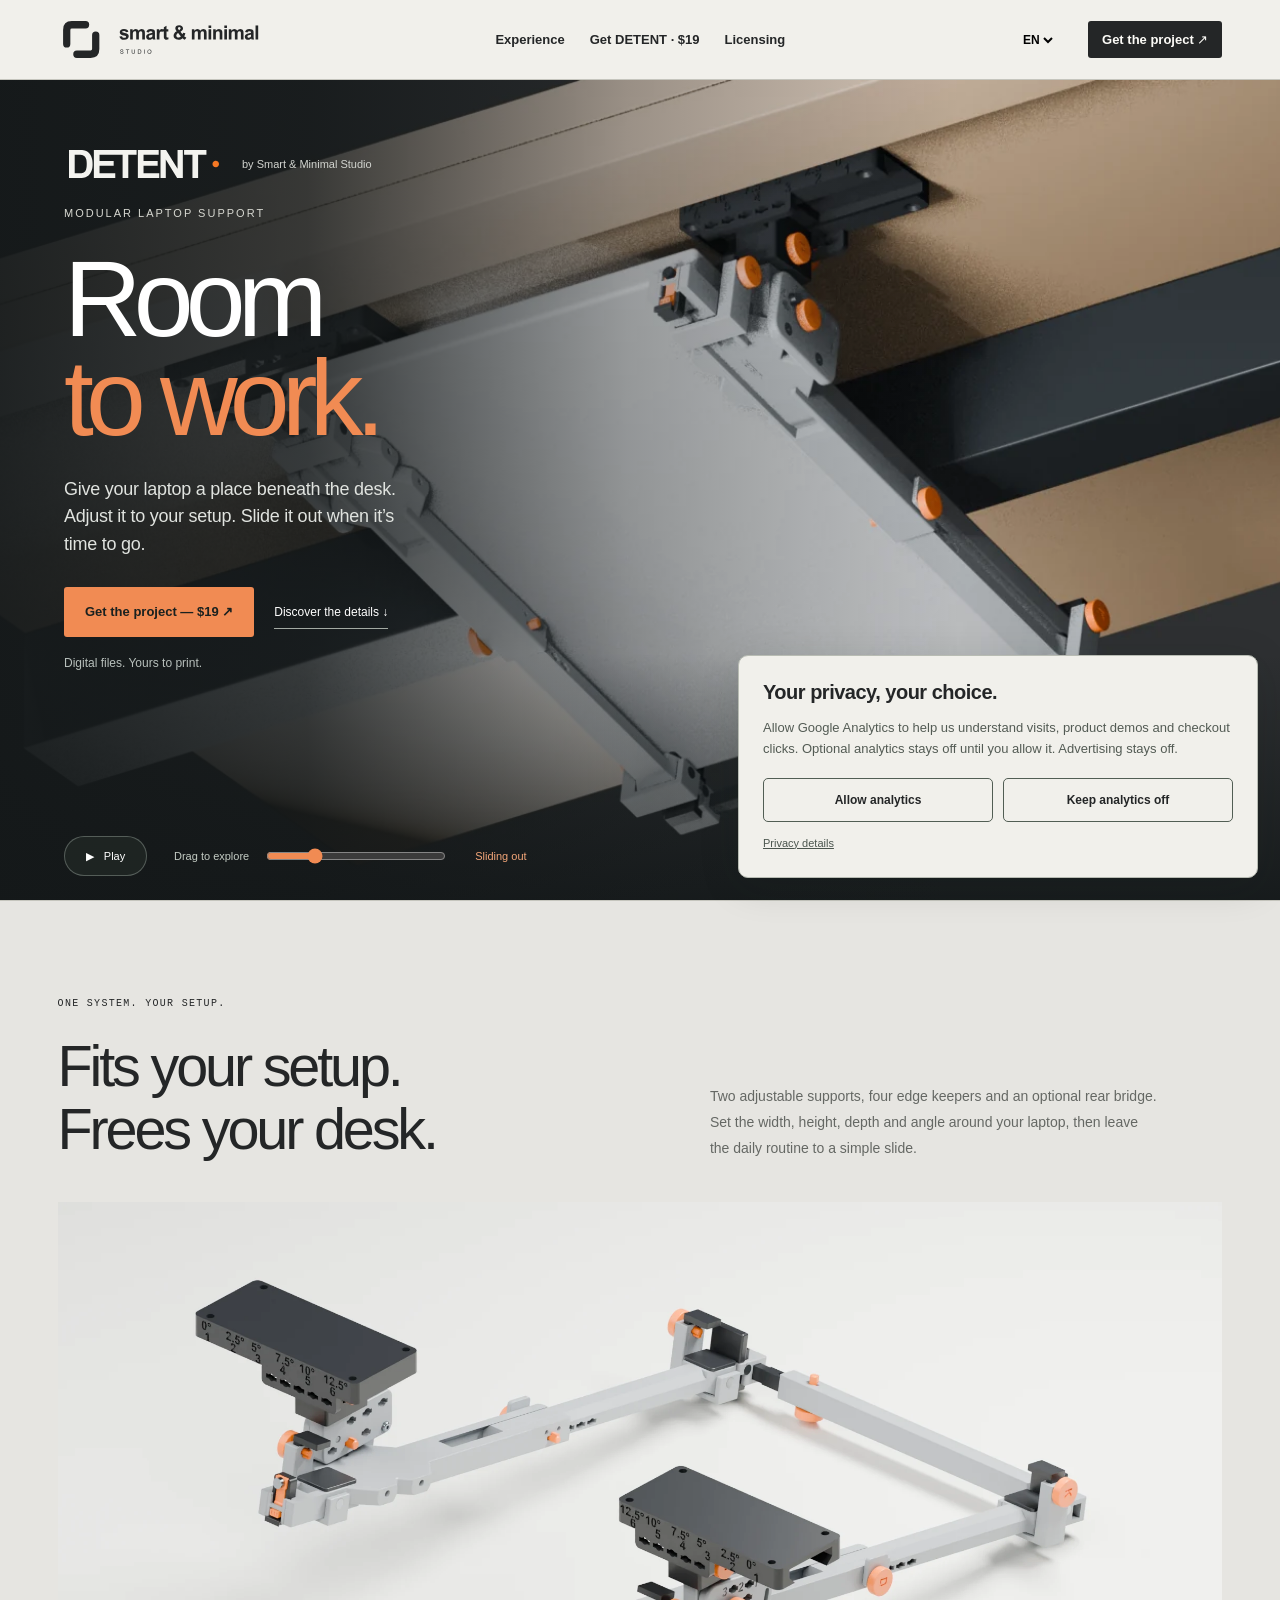
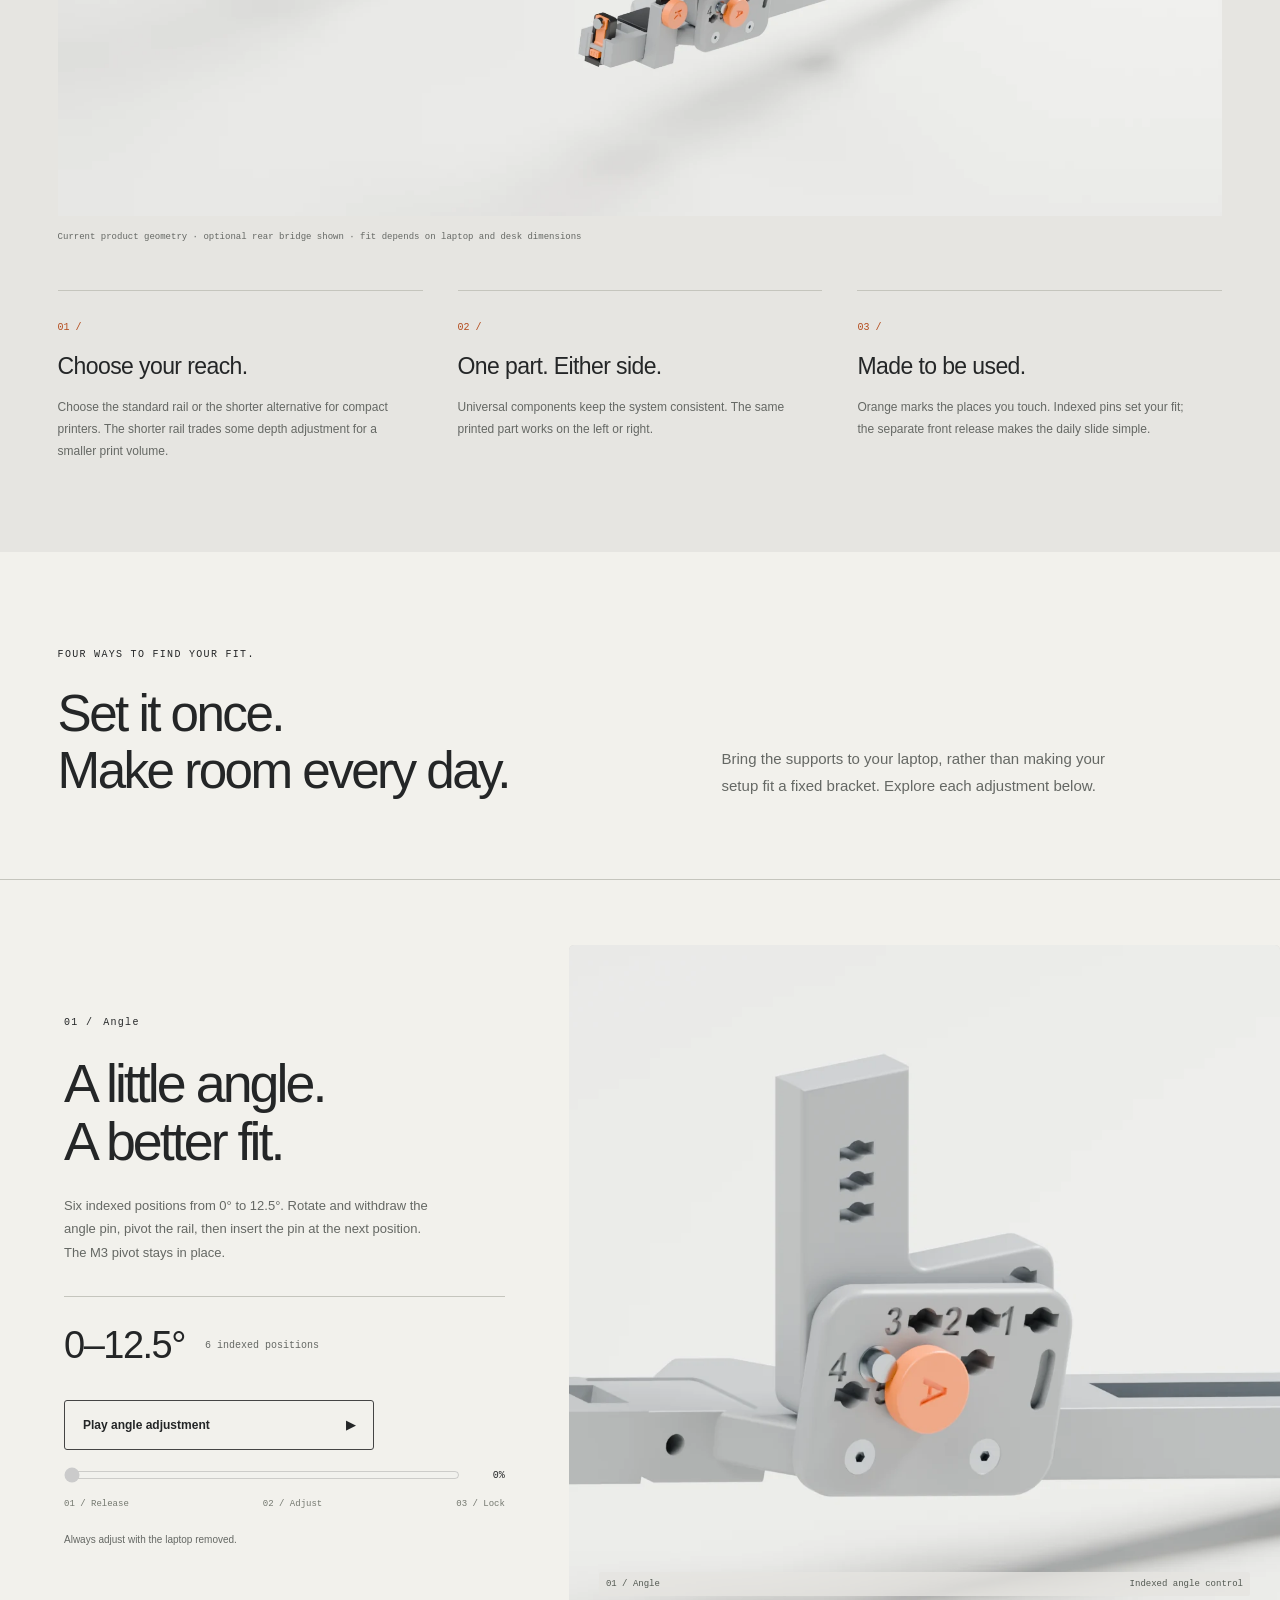
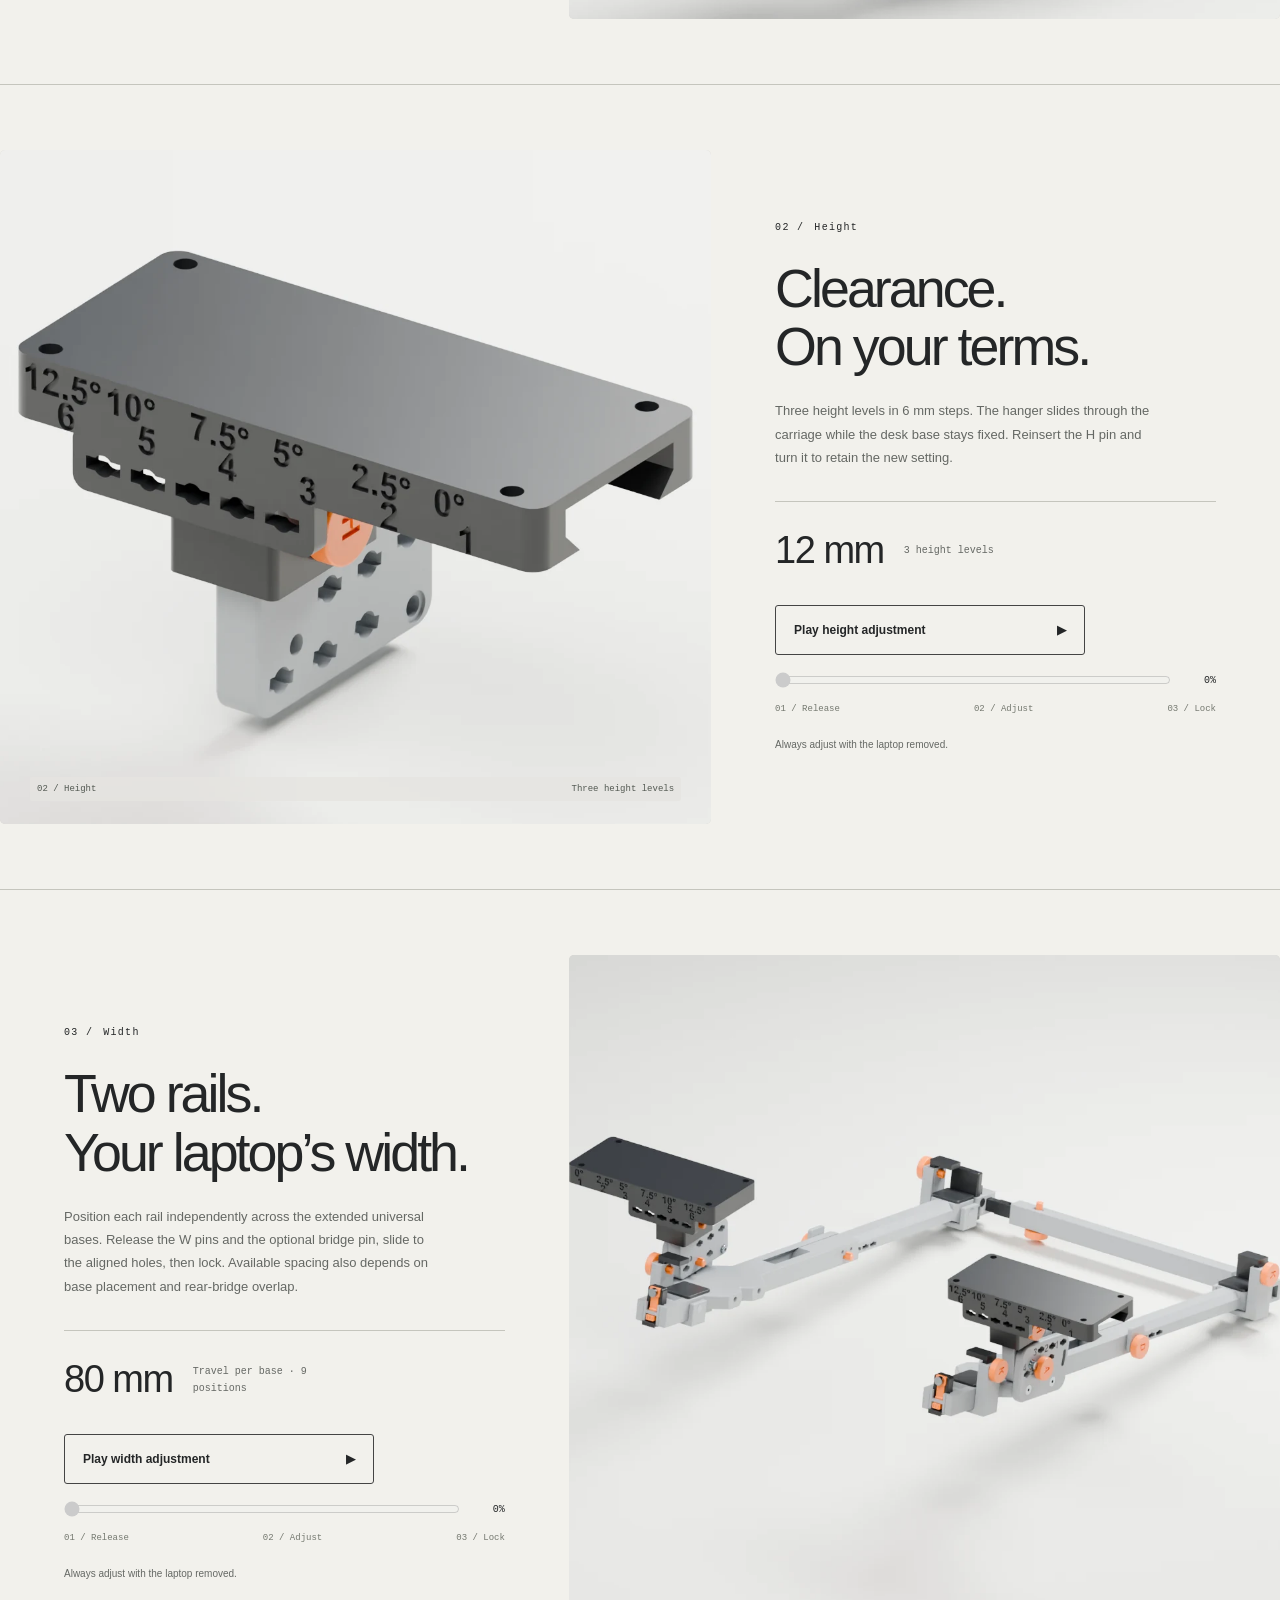
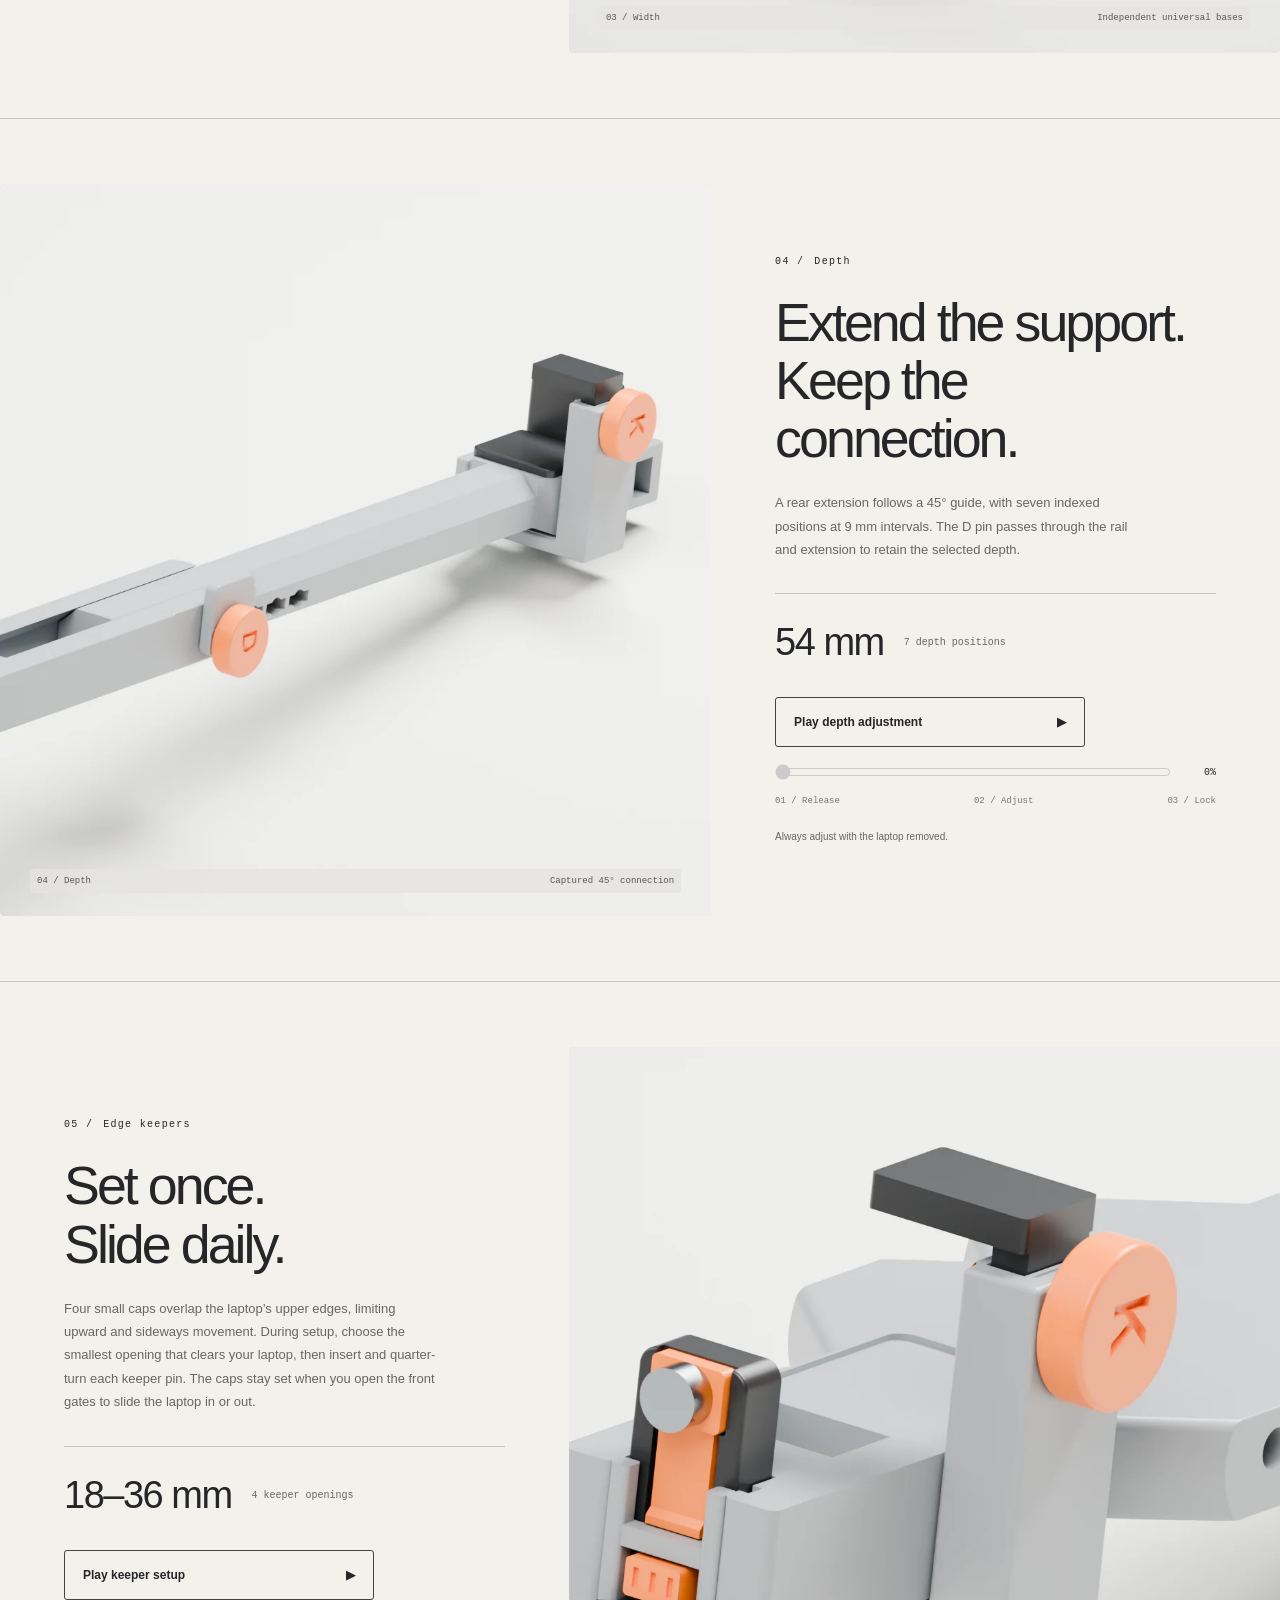
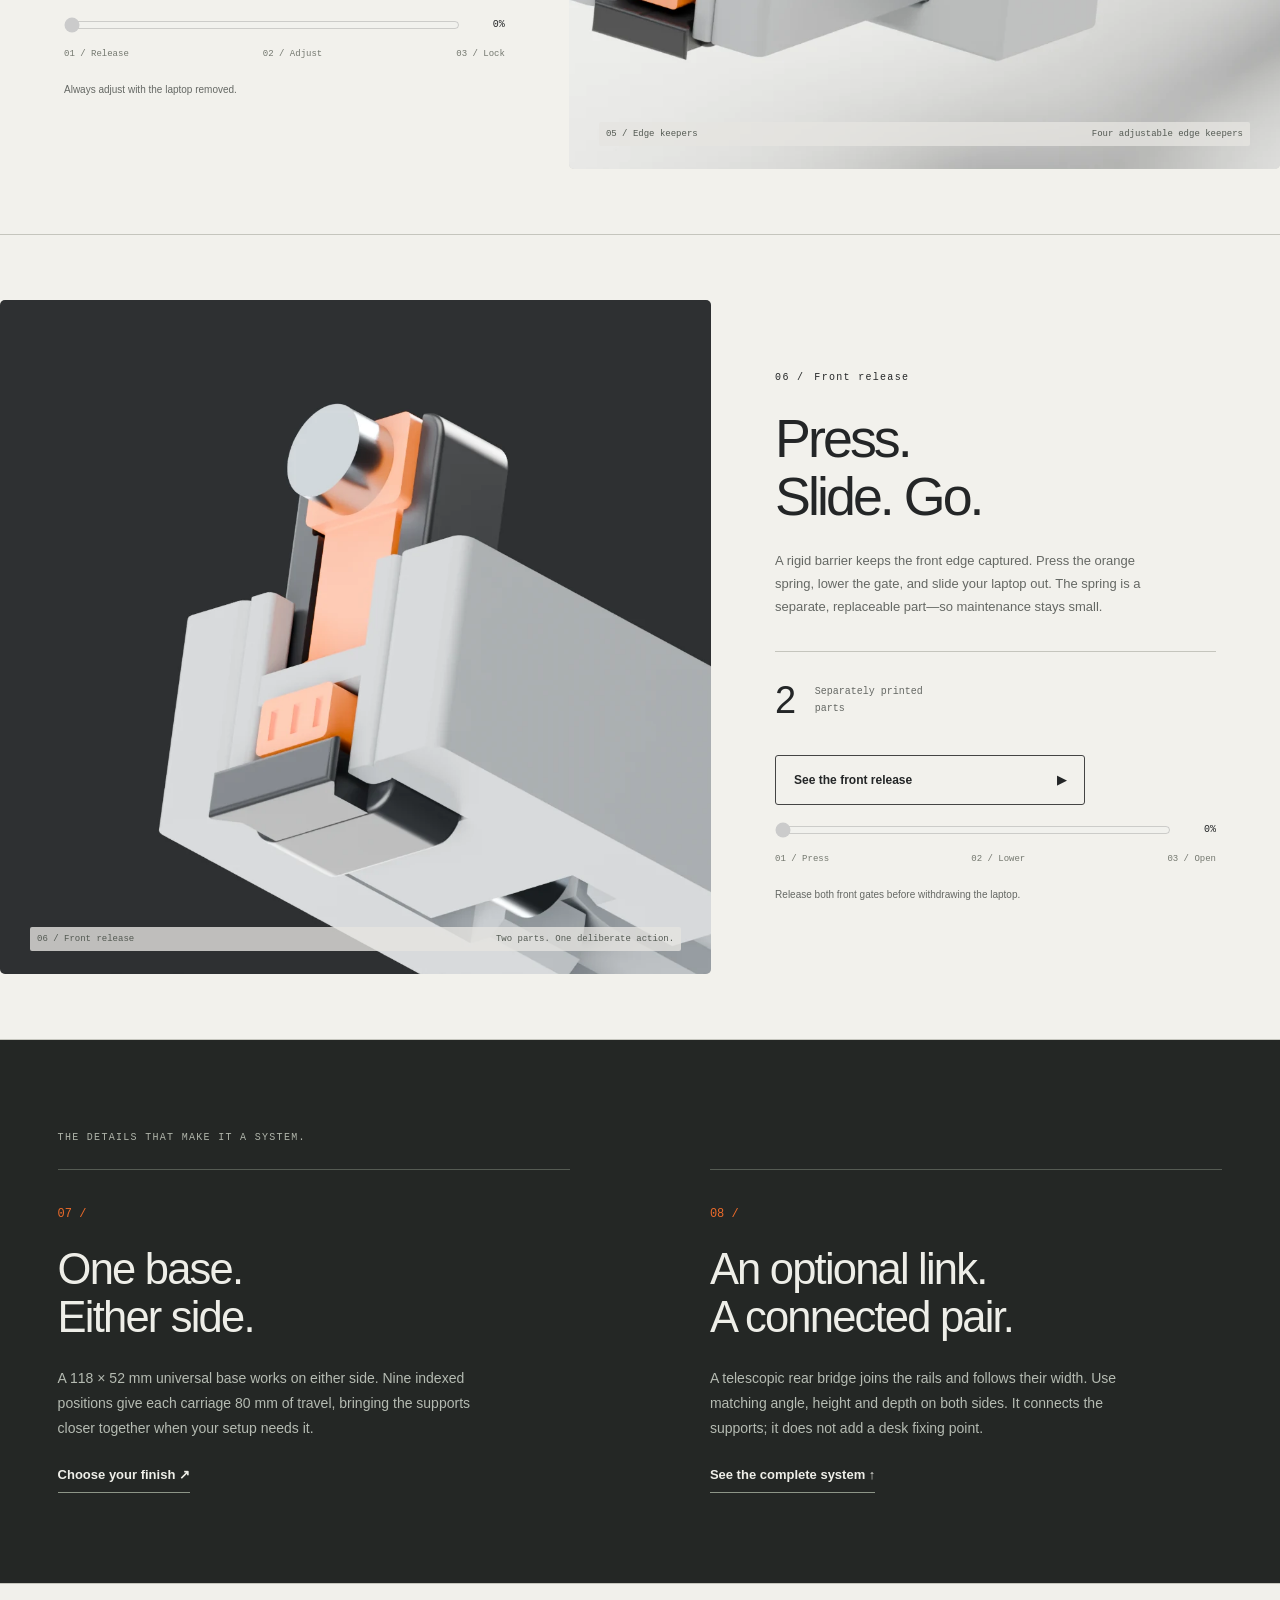
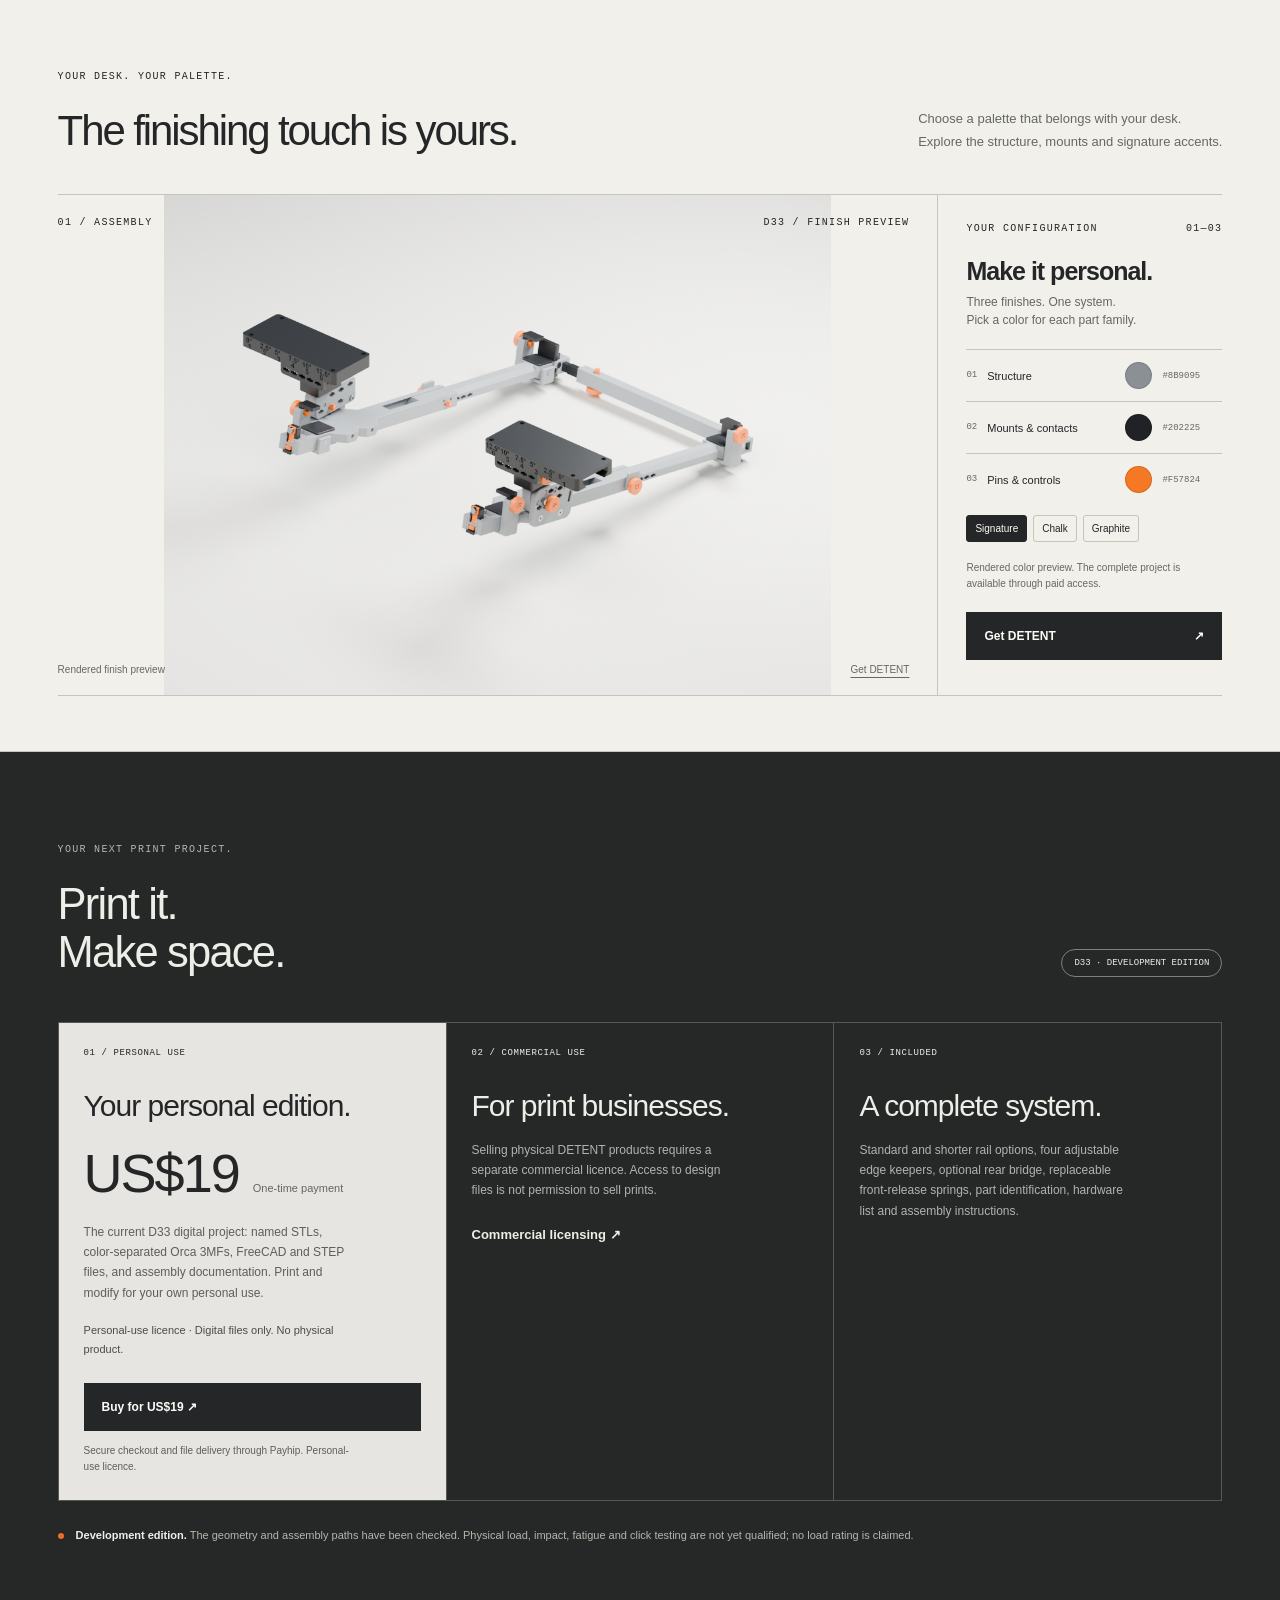
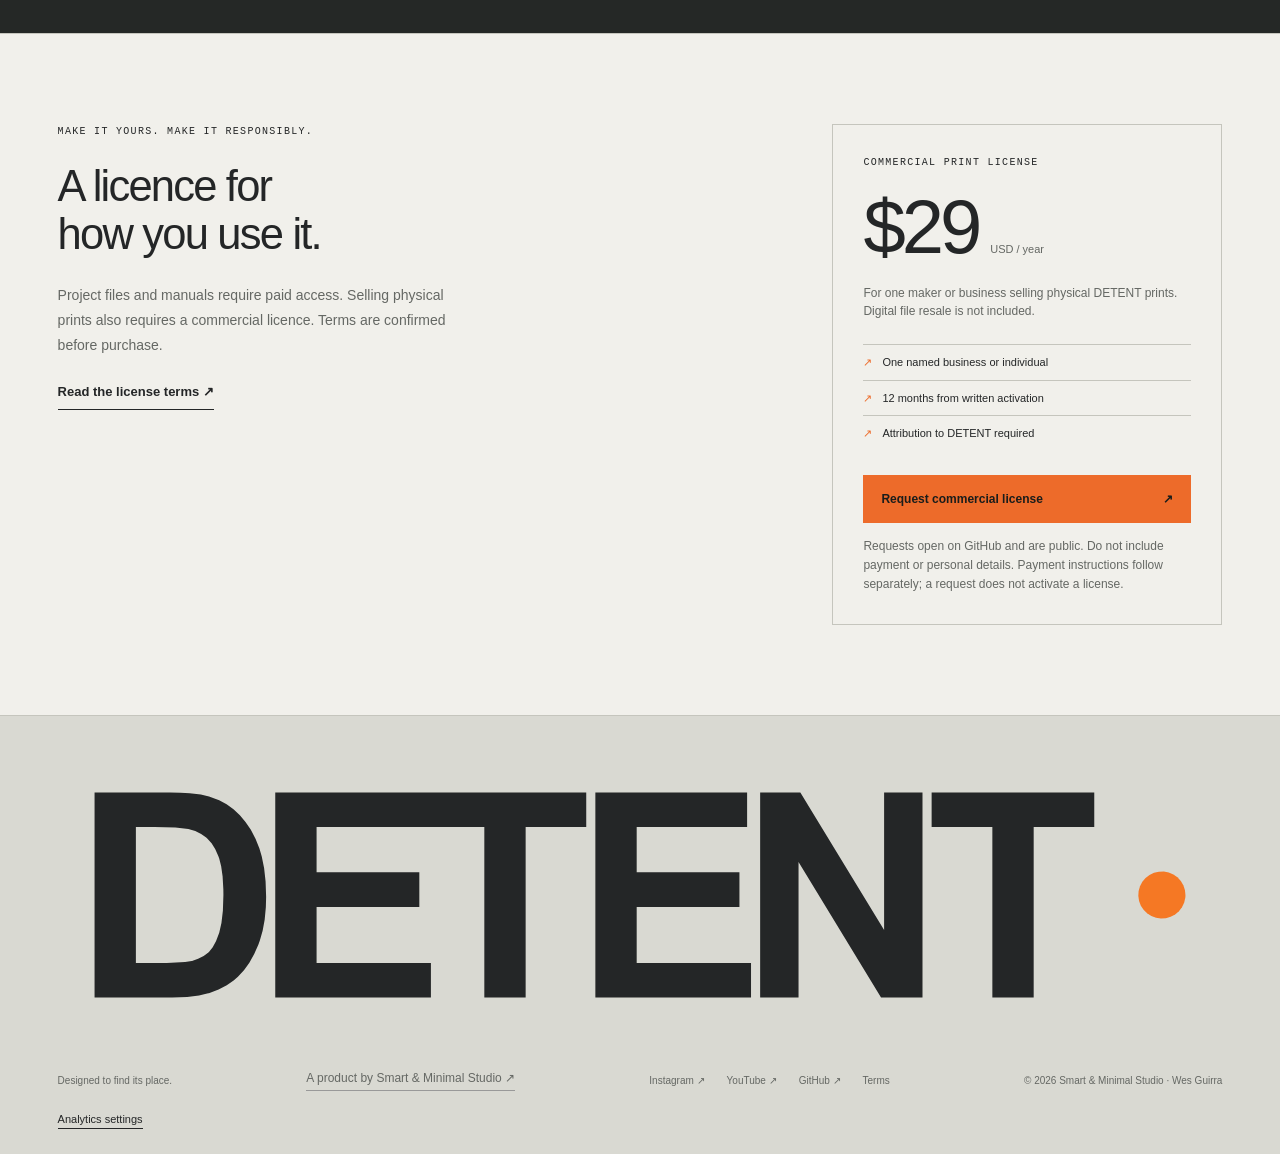
==== docs/products/detent/index.html @ 3dfeb777 "Link verified studio social channels" ====
<!doctype html>
<html lang="en"><head><meta charset="utf-8"><meta name="viewport" content="width=device-width,initial-scale=1"><title>DETENT — Room to work.</title><meta name="description" content="A modular, 3D-printable under-desk laptop support. D33 digital project files for US$19, one-time personal use. Explore the adjustments and choose your colors."><meta name="theme-color" content="#e6e5e1"><meta property="og:title" content="DETENT — Room to work."><meta property="og:description" content="Modular laptop support. Four adjustments. Your colors."><meta property="og:image" content="https://wesguirra.github.io/smart-minimal-studio/products/detent/assets/renders/hero.webp"><meta property="og:type" content="website"><meta property="og:url" content="https://wesguirra.github.io/smart-minimal-studio/products/detent/"><link rel="canonical" href="https://wesguirra.github.io/smart-minimal-studio/products/detent/"><link rel="icon" href="assets/icon.svg" type="image/svg+xml"><link rel="stylesheet" href="assets/site.css?v=d33"><script defer src="assets/store-config.js?v=checkout-brand1"></script><script defer src="assets/site.js?v=d33"></script><script defer src="assets/hero.js?v=d33"></script><link rel="stylesheet" href="../../assets/product-brand.css?v=interlock1"><script defer src="../../assets/measurement.js?v=analytics1" data-container="GTM-TQ9M5MBR" data-measurement="G-B96EMNW1M1"></script></head>
<body class="d33-product"><a class="skip" href="#main" data-i18n="skip">Skip to content</a>
<header class="header"><a class="brand studio-brand" href="../../" aria-label="Smart &amp; Minimal Studio home"><img src="../../assets/brand/wordmark.svg" alt="Smart &amp; Minimal Studio" width="204" height="50"></a><nav aria-label="Main navigation"><a href="#experience" data-i18n="navExplore">Experience</a><a href="#access" data-i18n="navFiles">Get DETENT · $19</a><a href="#license" data-i18n="navLicense">Licensing</a></nav><div class="header-right"><select id="language" aria-label="Language"><option value="en">EN</option><option value="pt">PT</option></select><a class="header-buy" href="#access" data-i18n="heroNavBuy">Get the project ↗</a></div></header>
<main id="main"><section class="campaign-hero" id="experience" aria-labelledby="hero-title">
<div class="hero-media" id="hero-media"><img id="hero-poster" src="assets/renders/hero.webp?v=d33" width="2200" height="1375" alt="DETENT mounted beneath an oak desk with a closed laptop, rendered from the current product CAD" fetchpriority="high"><canvas id="hero-canvas" width="1280" height="800" role="img" aria-label="Interactive demonstration of a laptop sliding out of the under-desk support" hidden></canvas></div>
<div class="hero-shade" aria-hidden="true"></div><div class="campaign-copy"><div class="product-signature"><img src="assets/brand/detent-light.svg" alt="DETENT•" width="160" height="38"><span>by Smart &amp; Minimal Studio</span></div><div class="eyebrow" data-i18n="heroEyebrow">MODULAR LAPTOP SUPPORT</div><h1 id="hero-title" data-i18n="heroProductTitle">Room<br><em>to work.</em></h1><p class="campaign-lead" data-i18n="heroProductText">Give your laptop a place beneath the desk. Adjust it to your setup. Slide it out when it’s time to go.</p><div class="campaign-actions"><a class="button orange" href="#access" data-i18n="heroBuy">Get the project — $19 ↗</a><a class="hero-secondary" href="#features" data-i18n="heroExplore">Discover the details ↓</a></div><p class="hero-digital" data-i18n="heroDigital">Digital files. Yours to print.</p></div>
<div class="hero-interaction"><button id="hero-play" type="button" aria-label="Play product demonstration"><span id="hero-play-icon" aria-hidden="true">▶</span><span id="hero-play-text">Play</span></button><div class="hero-scrub"><label for="hero-seek" data-i18n="heroScrub">Drag to explore</label><input id="hero-seek" type="range" min="0" max="100" step="0.1" value="0" aria-label="Explore the laptop release" disabled></div><output id="hero-state" aria-live="polite">Docked</output><span class="hero-context" data-i18n="heroContext">Under the desk. Ready when you are.</span></div></section>
<section class="system-overview section" id="system" aria-labelledby="system-title"><div class="system-heading"><div><div class="eyebrow" data-i18n="systemLabel">ONE SYSTEM. YOUR SETUP.</div><h2 id="system-title" data-i18n="systemTitle">Fits your setup.<br>Frees your desk.</h2></div><p data-i18n="systemText">Two adjustable supports, four edge keepers and an optional rear bridge. Set the width, height, depth and angle around your laptop, then leave the daily routine to a simple slide.</p></div><figure><img src="assets/renders/studio.webp?v=d33" width="2200" height="1160" alt="Complete D33 assembly in gray, black and orange, showing the extended universal bases and thin telescopic rear bridge" loading="lazy"><figcaption data-i18n="systemCaption">Current product geometry · optional rear bridge shown · fit depends on laptop and desk dimensions</figcaption></figure><div class="system-details"><article><span>01 /</span><h3 data-i18n="railTitle">Choose your reach.</h3><p data-i18n="railText">Choose the standard rail or the shorter alternative for compact printers. The shorter rail trades some depth adjustment for a smaller print volume.</p></article><article><span>02 /</span><h3 data-i18n="universalTitle">One part. Either side.</h3><p data-i18n="universalText">Universal components keep the system consistent. The same printed part works on the left or right.</p></article><article><span>03 /</span><h3 data-i18n="controlTitle">Made to be used.</h3><p data-i18n="controlText">Orange marks the places you touch. Indexed pins set your fit; the separate front release makes the daily slide simple.</p></article></div></section>
<section class="features-intro" id="features"><div class="eyebrow" data-i18n="featureIntroLabel">FOUR WAYS TO FIND YOUR FIT.</div><h2 data-i18n="featureIntroTitle">Set it once.<br>Make room every day.</h2><p data-i18n="featureIntroText">Bring the supports to your laptop, rather than making your setup fit a fixed bracket. Explore each adjustment below.</p></section>
<section class="feature-section" id="feature-angle" data-feature="angle"><div class="feature-visual" data-feature-visual="angle"><img src="assets/renders/angle.webp?v=d33" width="1400" height="1050" alt="DETENT angle adjustment detail from the CAD assembly" loading="lazy"><div class="feature-player-slot"></div><div class="feature-caption"><span>01 / <span data-i18n="angle">Angle</span></span><span data-i18n="angleCaption">Indexed angle control</span></div><span class="feature-loading" hidden data-i18n="preparingAnimation">Preparing animation…</span></div><div class="feature-copy"><div class="eyebrow">01 / <span data-i18n="angle">Angle</span></div><h2 data-i18n="angleFeatureTitle">A little angle.<br>A better fit.</h2><p data-i18n="angleFeatureText">Six indexed positions from 0° to 12.5°. Rotate and withdraw the angle pin, pivot the rail, then insert the pin at the next position. The M3 pivot stays in place.</p><div class="feature-metric"><strong>0–12.5°</strong><span data-i18n="angleMetric">6 indexed positions</span></div><div class="feature-transport"><button class="feature-play button" data-play-feature="angle"><span data-i18n="anglePlay">Play angle adjustment</span><span aria-hidden="true">▶</span></button><label class="sr-only" for="seek-angle">angle animation progress</label><input id="seek-angle" class="feature-seek" type="range" min="0" max="100" step=".1" value="0" disabled><output class="feature-progress">0%</output></div><div class="feature-phases"><span data-feature-phase="0" data-i18n="step1">01 / Release</span><span data-feature-phase="1" data-i18n="step2">02 / Adjust</span><span data-feature-phase="2" data-i18n="step3">03 / Lock</span></div><p class="feature-unloaded" data-i18n="unloaded">Always adjust with the laptop removed.</p></div></section>
<section class="feature-section" id="feature-height" data-feature="height"><div class="feature-visual" data-feature-visual="height"><img src="assets/renders/height.webp?v=d33" width="1400" height="1050" alt="DETENT height adjustment detail from the CAD assembly" loading="lazy"><div class="feature-player-slot"></div><div class="feature-caption"><span>02 / <span data-i18n="height">Height</span></span><span data-i18n="heightCaption">Three height levels</span></div><span class="feature-loading" hidden data-i18n="preparingAnimation">Preparing animation…</span></div><div class="feature-copy"><div class="eyebrow">02 / <span data-i18n="height">Height</span></div><h2 data-i18n="heightFeatureTitle">Clearance.<br>On your terms.</h2><p data-i18n="heightFeatureText">Three height levels in 6 mm steps. The hanger slides through the carriage while the desk base stays fixed. Reinsert the H pin and turn it to retain the new setting.</p><div class="feature-metric"><strong>12 mm</strong><span data-i18n="heightMetric">3 height levels</span></div><div class="feature-transport"><button class="feature-play button" data-play-feature="height"><span data-i18n="heightPlay">Play height adjustment</span><span aria-hidden="true">▶</span></button><label class="sr-only" for="seek-height">height animation progress</label><input id="seek-height" class="feature-seek" type="range" min="0" max="100" step=".1" value="0" disabled><output class="feature-progress">0%</output></div><div class="feature-phases"><span data-feature-phase="0" data-i18n="step1">01 / Release</span><span data-feature-phase="1" data-i18n="step2">02 / Adjust</span><span data-feature-phase="2" data-i18n="step3">03 / Lock</span></div><p class="feature-unloaded" data-i18n="unloaded">Always adjust with the laptop removed.</p></div></section>
<section class="feature-section" id="feature-width" data-feature="width"><div class="feature-visual" data-feature-visual="width"><img src="assets/renders/width.webp?v=d33" width="1400" height="1050" alt="DETENT width adjustment detail from the CAD assembly" loading="lazy"><div class="feature-player-slot"></div><div class="feature-caption"><span>03 / <span data-i18n="width">Width</span></span><span data-i18n="widthCaption">Independent universal bases</span></div><span class="feature-loading" hidden data-i18n="preparingAnimation">Preparing animation…</span></div><div class="feature-copy"><div class="eyebrow">03 / <span data-i18n="width">Width</span></div><h2 data-i18n="widthFeatureTitle">Two rails.<br>Your laptop’s width.</h2><p data-i18n="widthFeatureText">Position each rail independently across the extended universal bases. Release the W pins and the optional bridge pin, slide to the aligned holes, then lock. Available spacing also depends on base placement and rear-bridge overlap.</p><div class="feature-metric"><strong>80 mm</strong><span data-i18n="widthMetric">Travel per base · 9 positions</span></div><div class="feature-transport"><button class="feature-play button" data-play-feature="width"><span data-i18n="widthPlay">Play width adjustment</span><span aria-hidden="true">▶</span></button><label class="sr-only" for="seek-width">width animation progress</label><input id="seek-width" class="feature-seek" type="range" min="0" max="100" step=".1" value="0" disabled><output class="feature-progress">0%</output></div><div class="feature-phases"><span data-feature-phase="0" data-i18n="step1">01 / Release</span><span data-feature-phase="1" data-i18n="step2">02 / Adjust</span><span data-feature-phase="2" data-i18n="step3">03 / Lock</span></div><p class="feature-unloaded" data-i18n="unloaded">Always adjust with the laptop removed.</p></div></section>
<section class="feature-section" id="feature-depth" data-feature="depth"><div class="feature-visual" data-feature-visual="depth"><img src="assets/renders/depth.webp?v=d33" width="1400" height="1050" alt="DETENT depth adjustment detail from the CAD assembly" loading="lazy"><div class="feature-player-slot"></div><div class="feature-caption"><span>04 / <span data-i18n="depth">Depth</span></span><span data-i18n="depthCaption">Captured 45° connection</span></div><span class="feature-loading" hidden data-i18n="preparingAnimation">Preparing animation…</span></div><div class="feature-copy"><div class="eyebrow">04 / <span data-i18n="depth">Depth</span></div><h2 data-i18n="depthFeatureTitle">Extend the support.<br>Keep the connection.</h2><p data-i18n="depthFeatureText">A rear extension follows a 45° guide, with seven indexed positions at 9 mm intervals. The D pin passes through the rail and extension to retain the selected depth.</p><div class="feature-metric"><strong>54 mm</strong><span data-i18n="depthMetric">7 depth positions</span></div><div class="feature-transport"><button class="feature-play button" data-play-feature="depth"><span data-i18n="depthPlay">Play depth adjustment</span><span aria-hidden="true">▶</span></button><label class="sr-only" for="seek-depth">depth animation progress</label><input id="seek-depth" class="feature-seek" type="range" min="0" max="100" step=".1" value="0" disabled><output class="feature-progress">0%</output></div><div class="feature-phases"><span data-feature-phase="0" data-i18n="step1">01 / Release</span><span data-feature-phase="1" data-i18n="step2">02 / Adjust</span><span data-feature-phase="2" data-i18n="step3">03 / Lock</span></div><p class="feature-unloaded" data-i18n="unloaded">Always adjust with the laptop removed.</p></div></section>
<section class="feature-section" id="feature-keeper" data-feature="keeper"><div class="feature-visual" data-feature-visual="keeper"><img src="assets/renders/keeper.webp?v=d33" width="1400" height="1050" alt="D33 upper-edge keeper with a wrap-under saddle, adjustable cap and orange quarter-turn pin" loading="lazy"><div class="feature-player-slot"></div><div class="feature-caption"><span>05 / <span data-i18n="keeper">Edge keepers</span></span><span data-i18n="keeperCaption">Four adjustable edge keepers</span></div><span class="feature-loading" hidden data-i18n="preparingAnimation">Preparing animation…</span></div><div class="feature-copy"><div class="eyebrow">05 / <span data-i18n="keeper">Edge keepers</span></div><h2 data-i18n="keeperTitle">Set once.<br>Slide daily.</h2><p data-i18n="keeperText">Four small caps overlap the laptop’s upper edges, limiting upward and sideways movement. During setup, choose the smallest opening that clears your laptop, then insert and quarter-turn each keeper pin. The caps stay set when you open the front gates to slide the laptop in or out.</p><div class="feature-metric"><strong>18–36 mm</strong><span data-i18n="keeperMetric">4 keeper openings</span></div><div class="feature-transport"><button class="feature-play button" data-play-feature="keeper"><span data-i18n="keeperPlay">Play keeper setup</span><span aria-hidden="true">▶</span></button><label class="sr-only" for="seek-keeper">Keeper setup animation progress</label><input id="seek-keeper" class="feature-seek" type="range" min="0" max="100" step=".1" value="0" disabled><output class="feature-progress">0%</output></div><div class="feature-phases"><span data-feature-phase="0" data-i18n="step1">01 / Release</span><span data-feature-phase="1" data-i18n="step2">02 / Adjust</span><span data-feature-phase="2" data-i18n="step3">03 / Lock</span></div><p class="feature-unloaded" data-i18n="unloaded">Always adjust with the laptop removed.</p></div></section>
<section class="feature-section latch-story" id="feature-latch" data-feature="latch"><div class="feature-visual" data-feature-visual="latch"><img src="assets/renders/latch.webp?v=d33" width="1400" height="1050" alt="Two-piece front latch: rigid black barrier and replaceable orange release spring" loading="lazy"><div class="feature-player-slot"></div><div class="feature-caption"><span>06 / <span data-i18n="latch">Front release</span></span><span data-i18n="latchCaption">Two parts. One deliberate action.</span></div><span class="feature-loading" hidden data-i18n="preparingAnimation">Preparing animation…</span></div><div class="feature-copy"><div class="eyebrow">06 / <span data-i18n="latch">Front release</span></div><h2 data-i18n="latchTitle">Press.<br>Slide. Go.</h2><p data-i18n="latchText">A rigid barrier keeps the front edge captured. Press the orange spring, lower the gate, and slide your laptop out. The spring is a separate, replaceable part—so maintenance stays small.</p><div class="feature-metric"><strong>2</strong><span data-i18n="latchMetric">Separately printed parts</span></div><div class="feature-transport"><button class="feature-play button" data-play-feature="latch"><span data-i18n="latchPlay">See the front release</span><span aria-hidden="true">▶</span></button><label class="sr-only" for="seek-latch">Front release animation progress</label><input id="seek-latch" class="feature-seek" type="range" min="0" max="100" step=".1" value="0" disabled><output class="feature-progress">0%</output></div><div class="feature-phases"><span data-feature-phase="0" data-i18n="latchStep1">01 / Press</span><span data-feature-phase="1" data-i18n="latchStep2">02 / Lower</span><span data-feature-phase="2" data-i18n="latchStep3">03 / Open</span></div><p class="feature-unloaded" data-i18n="latchDaily">Release both front gates before withdrawing the laptop.</p></div></section><section class="connection-section section"><div class="eyebrow" data-i18n="connectionEyebrow">THE DETAILS THAT MAKE IT A SYSTEM.</div><div class="connection-grid"><article><span class="connection-number">07 /</span><h2 data-i18n="baseFeatureTitle">One base.<br>Either side.</h2><p data-i18n="baseFeatureText">A 118 × 52 mm universal base works on either side. Nine indexed positions give each carriage 80 mm of travel, bringing the supports closer together when your setup needs it.</p><a class="text-link" href="configurator.html" data-i18n="inspectAssembly">Choose your finish ↗</a></article><article><span class="connection-number">08 /</span><h2 data-i18n="linkFeatureTitle">An optional link.<br>A connected pair.</h2><p data-i18n="linkFeatureText">A telescopic rear bridge joins the rails and follows their width. Use matching angle, height and depth on both sides. It connects the supports; it does not add a desk fixing point.</p><a class="text-link" href="#system" data-i18n="tryRearLink">See the complete system ↑</a></article></div></section>
<section class="personalize-section hero" id="personalize"><div class="personalize-heading"><div><div class="eyebrow" data-i18n="finishEyebrow">YOUR DESK. YOUR PALETTE.</div><h2 data-i18n="finishTitle">The finishing touch is yours.</h2></div><p data-i18n="finishText">Choose a palette that belongs with your desk.<br>Explore the structure, mounts and signature accents.</p></div><!--CONFIGURATOR_START--><div class="product-lab" id="configuration-stage"><div class="stage"><div class="stage-top"><span class="micro" id="view-label" data-i18n="assemblyLabel">01 / ASSEMBLY</span><span class="micro" data-i18n="actualCad">D33 / FINISH PREVIEW</span></div><canvas id="color-preview" width="1100" height="825" role="img" aria-label="DETENT finish preview"></canvas><div class="loading" id="loading" role="status" data-i18n="loading">Preparing your DETENT…</div><div class="stage-bottom"><span data-i18n="drag">Rendered finish preview</span><a href="#access" data-i18n="getFiles">Get DETENT ↗</a></div></div>
<aside class="configuration" aria-label="Product configuration"><div class="panel-heading"><span class="micro" data-i18n="configure">YOUR CONFIGURATION</span><span class="micro">01—03</span></div><h2 data-i18n="colorTitle">Make it personal.</h2><p class="muted" data-i18n="colorText">Three finishes. One system.<br>Pick a color for each part family.</p><div class="color-row"><label for="color-gray"><span class="number">01</span><span data-i18n="structure">Structure</span></label><input id="color-gray" type="color" value="#8b9095" aria-label="Structure color"><output id="hex-gray">#8B9095</output></div><div class="color-row"><label for="color-black"><span class="number">02</span><span data-i18n="mounts">Mounts & contacts</span></label><input id="color-black" type="color" value="#202225" aria-label="Mounts and contacts color"><output id="hex-black">#202225</output></div><div class="color-row"><label for="color-orange"><span class="number">03</span><span data-i18n="controls">Pins & controls</span></label><input id="color-orange" type="color" value="#f57824" aria-label="Pins and controls color"><output id="hex-orange">#F57824</output></div><div class="presets" role="group" aria-label="Color presets"><button data-preset="signature" class="chosen" aria-pressed="true">Signature</button><button data-preset="chalk" aria-pressed="false">Chalk</button><button data-preset="graphite" aria-pressed="false">Graphite</button></div><p class="fine" data-i18n="colorNote">Rendered color preview. The complete project is available through paid access.</p><a class="button dark" href="#access"><span data-i18n="getFiles">Get DETENT</span><span>↗</span></a></aside></div>
<!--CONFIGURATOR_END--></section>
<section class="downloads section" id="access"><div class="section-top"><div><div class="eyebrow" data-i18n="filesEyebrow">YOUR NEXT PRINT PROJECT.</div><h2 data-i18n="filesTitle">Print it.<br>Make space.</h2></div><span class="pill" data-i18n="prototype">D33 · DEVELOPMENT EDITION</span></div><div class="download-grid"><article class="download featured"><div class="download-top">01 / PERSONAL USE</div><h3 data-i18n="fullScale">Your personal edition.</h3><div class="personal-price" aria-label="19 US dollars"><strong>US$19</strong><span data-i18n="oneTime">One-time payment</span></div><p data-i18n="fullText">The current D33 digital project: named STLs, color-separated Orca 3MFs, FreeCAD and STEP files, and assembly documentation. Print and modify for your own personal use.</p><p class="digital-note" data-i18n="digitalOnly">Personal-use licence · Digital files only. No physical product.</p><a id="personal-buy" class="button dark" href="https://payhip.com/buy?link=pT3IL" rel="noopener" data-i18n="buyPersonal">Buy for US$19 ↗</a><p id="purchase-status" class="purchase-status" role="status" data-i18n="purchaseReady">Secure checkout and file delivery through Payhip. Personal-use licence.</p></article><article class="download"><div class="download-top">02 / COMMERCIAL USE</div><h3 data-i18n="halfScale">For print businesses.</h3><p data-i18n="halfText">Selling physical DETENT products requires a separate commercial licence. Access to design files is not permission to sell prints.</p><a class="text-link" href="#license" data-i18n="commercialDetails">Commercial licensing ↗</a></article><article class="download"><div class="download-top">03 / INCLUDED</div><h3 data-i18n="sourceTitle">A complete system.</h3><p data-i18n="sourceText">Standard and shorter rail options, four adjustable edge keepers, optional rear bridge, replaceable front-release springs, part identification, hardware list and assembly instructions.</p></article></div><div class="prototype-note"><span class="signal"></span><p data-i18n="prototypeNote"><strong>Development edition.</strong> The geometry and assembly paths have been checked. Physical load, impact, fatigue and click testing are not yet qualified; no load rating is claimed.</p></div></section><section class="licensing section" id="license"><div class="license-intro"><div class="eyebrow" data-i18n="licenseEyebrow">MAKE IT YOURS. MAKE IT RESPONSIBLY.</div><h2 data-i18n="licenseTitle">A licence for<br>how you use it.</h2><p data-i18n="licenseText">Project files and manuals require paid access. Selling physical prints also requires a commercial licence. Terms are confirmed before purchase.</p><a class="text-link" href="terms.html" data-i18n="termsLink">Read the license terms ↗</a></div><div class="license-offer"><div class="micro" data-i18n="commercial">COMMERCIAL PRINT LICENSE</div><div class="price">$29<span data-i18n="perYear">USD / year</span></div><p data-i18n="offerText">For one maker or business selling physical DETENT prints. Digital file resale is not included.</p><ul><li data-i18n="offer1">One named business or individual</li><li data-i18n="offer2">12 months from written activation</li><li data-i18n="offer3">Attribution to DETENT required</li></ul><a id="commercial-cta" class="button orange" href="https://github.com/wesguirra/detent/issues/new?template=commercial-license.yml"><span data-i18n="requestLicense">Request commercial license</span><span>↗</span></a><p class="fine" data-i18n="checkoutNote">Requests open on GitHub and are public. Do not include payment or personal details. Payment instructions follow separately; a request does not activate a license.</p></div></section>
</main><footer><div class="footer-brand"><img src="assets/brand/detent.svg" alt="DETENT•" width="1195" height="304"></div><div class="footer-bottom"><p data-i18n="footer">Designed to find its place.</p><a class="studio-endorsement" href="../../">A product by Smart &amp; Minimal Studio ↗</a><div><a href="https://www.instagram.com/smartminimalstudio.design/" target="_blank" rel="noopener">Instagram ↗</a><a href="https://www.youtube.com/@smartminimalstudio" target="_blank" rel="noopener">YouTube ↗</a><a href="https://github.com/wesguirra/detent">GitHub ↗</a><a href="terms.html" data-i18n="terms">Terms</a></div><span>© 2026 Smart &amp; Minimal Studio · Wes Guirra</span></div></footer></body></html>
---- docs/products/detent/assets/site.css ----
:root{--paper:#e6e5e1;--ink:#242627;--muted:#656864;--line:#c5c5bd;--orange:#ed6b2a;--white:#f8f7f2}*{box-sizing:border-box}html{scroll-behavior:smooth;scroll-padding-top:86px}body{margin:0;background:var(--paper);color:var(--ink);font:16px/1.5 -apple-system,BlinkMacSystemFont,'Segoe UI',Helvetica,Arial,sans-serif}a{color:inherit;text-decoration:none}button,input,select{font:inherit}button,a,select,input{ -webkit-tap-highlight-color:transparent}button,select{cursor:pointer}button:focus-visible,a:focus-visible,input:focus-visible,summary:focus-visible,select:focus-visible{outline:3px solid var(--orange);outline-offset:5px}button{color:inherit}.header{height:86px;display:flex;align-items:center;justify-content:space-between;padding:0 4.5vw;border-bottom:1px solid var(--line);gap:30px}.brand{font-weight:850;letter-spacing:-1px;font-size:27px;display:flex;align-items:center;gap:10px}.brand svg{width:30px;height:30px}.header nav,.header-right{display:flex;gap:32px;align-items:center;font-size:13px;font-weight:550}.header nav a:hover,.text-link:hover{color:#a3451c}.header select{border:0;background:transparent;font-size:12px}.repo{border-bottom:1px solid var(--ink);padding:3px 0}main{overflow:hidden}.hero{padding:44px 4.5vw 0}.eyebrow,.micro{font:10px/1.5 ui-monospace,SFMono-Regular,Consolas,monospace;letter-spacing:1.3px}.eyebrow{display:flex;align-items:center;gap:10px;margin-bottom:24px}.signal{display:inline-block;width:6px;height:6px;background:var(--orange);border-radius:50%;flex-shrink:0}.hero-copy{display:flex;align-items:flex-end;justify-content:space-between;gap:40px;margin-bottom:24px}h1,h2,h3,p{margin:0}h1{font-size:clamp(64px,7vw,108px);letter-spacing:-.065em;line-height:.94;font-weight:550}h1 em{font-style:normal;color:var(--orange)}.hero-description{width:32%;padding-bottom:5px}.hero-description p{font-size:18px;line-height:1.55;letter-spacing:-.3px}.text-link{display:inline-flex;gap:38px;align-items:center;margin-top:24px;font-size:13px;font-weight:600;border-bottom:1px solid var(--ink);padding-bottom:7px}.product-lab{display:grid;grid-template-columns:minmax(0,1fr) 285px;min-height:500px;border-top:1px solid var(--line);border-bottom:1px solid var(--line);scroll-margin-top:20px}.stage{position:relative;height:500px;min-width:0;isolation:isolate}.stage iframe{width:100%;height:100%;border:0;display:block;background:var(--paper)}.stage-top,.stage-bottom{position:absolute;left:0;right:28px;display:flex;justify-content:space-between;pointer-events:none;z-index:2}.stage-top{top:20px}.stage-bottom{bottom:18px;font-size:10px;color:var(--muted)}.stage-bottom a{pointer-events:auto;text-decoration:underline;text-underline-offset:4px}.loading,.no3d{position:absolute;inset:0;display:grid;place-content:center;background:var(--paper);text-align:center;color:var(--muted);padding:35px}.loading{font-size:13px}.no3d p{max-width:400px}.no3d a{text-decoration:underline;margin-top:20px}[hidden]{display:none!important}.configuration{padding:26px 0 24px 28px;border-left:1px solid var(--line)}.panel-heading{display:flex;justify-content:space-between;margin-bottom:22px}.configuration h2{font-size:25px;letter-spacing:-1px;font-weight:550}.muted{font-size:12px;color:var(--muted);margin:8px 0 20px}.color-row{display:grid;grid-template-columns:1fr 28px 60px;gap:9px;align-items:center;border-top:1px solid var(--line);padding:12px 0;font-size:11px}.color-row label{display:flex;gap:10px;align-items:center}.number{color:var(--muted);font-size:9px;font-family:monospace}.color-row input{border:0;background:none;width:27px;height:27px;padding:0;cursor:pointer}.color-row input::-webkit-color-swatch-wrapper{padding:0}.color-row input::-webkit-color-swatch{border:1px solid #0002;border-radius:50%}.color-row output{font:9px monospace;color:var(--muted)}.presets{display:flex;gap:6px;margin:10px 0 18px}.presets button{border:1px solid var(--line);border-radius:3px;background:none;padding:5px 8px;font-size:10px}.presets button.chosen{background:var(--ink);color:var(--white);border-color:var(--ink)}.bridge-choice{display:flex;gap:8px;align-items:center;font-size:11px}.bridge-choice input{accent-color:var(--orange)}.fine{font-size:10px;color:var(--muted);line-height:1.6;margin-top:14px}.button{display:flex;align-items:center;justify-content:space-between;padding:15px 18px;font-size:12px;font-weight:600;transition:background .2s;gap:20px}.dark{background:var(--ink);color:var(--white);margin-top:20px}.dark:hover{background:#424642}.orange{background:var(--orange);color:#1a1d1b}.orange:hover{background:#ff8d50}.adjustment-control{padding:0 0 26px}.mode-tabs{display:flex;border-bottom:1px solid var(--line);gap:36px;overflow-x:auto}.mode-tabs button{border:0;border-bottom:2px solid transparent;background:none;white-space:nowrap;padding:20px 0 15px;font-size:12px;color:var(--muted)}.mode-tabs button.active{border-bottom-color:var(--orange);color:var(--ink);font-weight:650}.adjustment-detail{display:flex;justify-content:space-between;align-items:center;gap:24px;padding:25px 0 20px}.adjustment-detail h3{font-size:20px;letter-spacing:-.5px;font-weight:550}.adjustment-detail p{font-size:12px;color:var(--muted);max-width:520px;margin-top:6px}.transport{display:flex;gap:16px;align-items:center;flex-shrink:0}.play{display:flex;gap:20px;align-items:center;border:1px solid var(--ink);background:transparent;padding:10px 14px;font-size:11px}.play:disabled{opacity:.5}.transport input{accent-color:var(--orange);width:120px}.transport output{font:10px monospace;min-width:30px}.steps{display:flex;gap:26px;font:10px ui-monospace,monospace;color:var(--muted)}.steps .current{color:#b44c1d;font-weight:700}.steps .unloaded{margin-left:auto;font:10px/1.5 -apple-system,sans-serif}.section{padding:90px 4.5vw;border-top:1px solid var(--line)}h2{font-size:clamp(32px,3.4vw,50px);font-weight:500;line-height:1.1;letter-spacing:-1.8px}.story-grid{display:grid;grid-template-columns:1fr 1fr;gap:15%}.story-grid>p{font-size:16px;line-height:1.8;color:var(--muted);max-width:480px}.specs{display:grid;grid-template-columns:repeat(4,1fr);margin-top:65px;gap:30px}.specs>div{border-top:1px solid var(--line);padding-top:18px}.specs strong{font-size:48px;font-weight:450;letter-spacing:-2px}.specs strong span{font-size:16px;letter-spacing:0;margin-left:5px}.specs p{font-size:11px;color:var(--muted)}.fit-note{display:flex;gap:18px;max-width:680px;margin-top:42px;font-size:11px;color:var(--muted)}.fit-note>span{color:var(--orange);font-size:25px}.downloads{background:#252826;color:#eeeee9}.downloads .eyebrow{color:#b3b7ad}.section-top{display:flex;justify-content:space-between;align-items:flex-end;gap:25px}.pill{font:9px monospace;border:1px solid #5e625a;border-radius:20px;padding:8px 12px;white-space:nowrap}.download-grid{display:grid;grid-template-columns:repeat(3,1fr);gap:1px;margin-top:45px;background:#55594f;border:1px solid #55594f}.download{background:#252826;padding:25px;display:flex;flex-direction:column;min-height:280px;transition:background .2s}.download:hover{background:#363a34}.download.featured{background:#e6e5e1;color:var(--ink)}.download.featured:hover{background:#f5f3eb}.download-top,.download-bottom{display:flex;justify-content:space-between;gap:12px;font:9px ui-monospace,monospace;letter-spacing:.6px}.download-top>span:last-child{font:20px sans-serif}.download h3{font-size:32px;font-weight:450;letter-spacing:-1px;margin:25px 0 12px}.download p{font-size:12px;line-height:1.7;max-width:270px;opacity:.7}.download-bottom{padding-top:30px;margin-top:auto}.print-details{border-bottom:1px solid #55594f;padding:24px 0;font-size:12px}.print-details summary{cursor:pointer}.print-details ol{padding-left:20px;line-height:2}.print-details p{color:#b3b7ad;max-width:800px}.prototype-note{display:flex;gap:12px;padding-top:26px;font-size:11px;color:#b3b7ad;max-width:870px}.prototype-note .signal{margin-top:6px}.prototype-note strong{font-weight:550;color:#eee}.licensing{display:grid;grid-template-columns:1fr 390px;gap:15%}.license-intro p{max-width:400px;font-size:14px;color:var(--muted);line-height:1.8;margin-top:24px}.license-offer{border:1px solid var(--line);padding:30px}.price{font-size:76px;letter-spacing:-4px;line-height:1.5}.price span{font:11px sans-serif;letter-spacing:0;margin-left:12px;color:var(--muted)}.license-offer>p{font-size:12px;color:var(--muted)}.license-offer ul{font-size:11px;list-style:none;padding:0;margin:24px 0}.license-offer li{padding:9px 0;border-top:1px solid var(--line)}.license-offer li:before{content:'↗';color:var(--orange);margin-right:10px}footer{background:#d9d9d2;padding:40px 4.5vw 25px;border-top:1px solid var(--line)}.footer-brand{font-size:clamp(70px,17vw,245px);line-height:1.05;letter-spacing:-.075em;font-weight:750}.footer-brand>span{font-size:.25em;color:var(--orange);vertical-align:middle;margin-left:30px}.footer-bottom{display:flex;justify-content:space-between;align-items:center;gap:20px;margin-top:35px;font-size:10px;color:var(--muted)}.footer-bottom>div{display:flex;flex-wrap:wrap;gap:22px}.sr-only,.skip{position:absolute;width:1px;height:1px;overflow:hidden;clip-path:inset(50%)}.skip:focus{width:auto;height:auto;clip-path:none;z-index:99;left:20px;top:20px;background:white;padding:10px}body.terms-page article{max-width:800px;margin:70px auto;padding:0 24px}body.terms-page article h1{font-size:55px;margin-bottom:30px}body.terms-page article h2{font-size:26px;margin:35px 0 16px;letter-spacing:-.5px}body.terms-page article p,body.terms-page article li{font-size:15px;line-height:1.8;margin-bottom:15px}body.terms-page article a{text-decoration:underline} @media(min-width:1600px){.hero,.section,.header,footer{padding-left:max(5vw,calc((100vw - 1440px)/2));padding-right:max(5vw,calc((100vw - 1440px)/2))}}@media(max-width:950px){.header nav{gap:20px}.hero-description{width:39%}.product-lab{grid-template-columns:minmax(0,1fr) 250px}.configuration{padding-left:20px}.stage{height:510px}.transport{gap:8px}.transport input{width:80px}.adjustment-detail p{max-width:350px}.licensing{gap:50px;grid-template-columns:1fr 340px}.specs strong{font-size:40px}}@media(max-width:650px){.header{height:68px;padding:0 20px;gap:12px}.brand{font-size:22px}.brand svg{width:24px}.header nav{display:none}.header-right{gap:16px}.hero{padding:30px 20px 0}.hero-copy{display:block}.hero-description{width:auto;margin-top:24px}.hero-description p{font-size:15px}.hero-description .text-link{margin-top:15px}.eyebrow{font-size:9px}.product-lab{grid-template-columns:1fr;margin-top:28px}.stage{height:360px}.stage-top{right:0}.stage-top .micro{font-size:8px}.stage-bottom{right:0}.configuration{border-left:0;border-top:1px solid var(--line);padding:24px 0}.configuration .panel-heading{margin-bottom:10px}.configuration h2{font-size:27px}.configuration .muted br{display:none}.color-row{grid-template-columns:1fr 30px 75px;font-size:13px}.color-row output{font-size:11px}.presets button{font-size:12px;padding:7px 13px}.bridge-choice{font-size:13px}.configuration .fine{max-width:290px}.configuration .dark{max-width:none}.mode-tabs{gap:24px}.mode-tabs button{font-size:12px}.adjustment-detail{display:block}.transport{margin-top:20px;gap:15px}.transport input{flex:1;width:70px}.steps{flex-wrap:wrap;gap:18px;font-size:9px}.steps .unloaded{width:100%;margin-left:0}.section{padding:55px 20px}.story-grid{grid-template-columns:1fr;gap:25px}.story-grid>p{font-size:14px}.specs{grid-template-columns:1fr 1fr;gap:26px 20px;margin-top:36px}.specs strong{font-size:42px}.section-top{display:block}.section-top .pill{display:inline-block;margin-top:24px}.download-grid{grid-template-columns:1fr;margin-top:28px}.download{min-height:230px}.download p{max-width:none}.licensing{grid-template-columns:1fr;gap:35px}.license-offer{padding:25px}.footer-bottom{flex-wrap:wrap;align-items:flex-start;gap:20px}.footer-bottom>p{width:100%}.footer-bottom>span{width:100%}.footer-brand>span{margin-left:16px}footer{padding:30px 20px}.transport .play{padding:10px;font-size:10px}h1{font-size:70px}}@media(prefers-reduced-motion:reduce){html{scroll-behavior:auto}*{transition:none!important}}

.configurator .hero{padding-top:22px}.configurator .stage{height:calc(100vh - 330px);min-height:450px}.configurator .product-lab{min-height:450px}@media(max-width:650px){.configurator .stage{height:360px;min-height:360px}}
/* Product presentation: studio hero and individual mechanism stories. */
.product-hero{padding:42px 4.5vw 0;background:#e6e5e1}.hero-heading{display:flex;justify-content:space-between;align-items:flex-end;gap:50px;position:relative;z-index:1}.hero-heading h1{font-size:clamp(66px,7.3vw,112px);line-height:.95}.hero-product-copy{max-width:370px;padding-bottom:7px}.hero-product-copy>p{font-size:18px;line-height:1.6;letter-spacing:-.2px}.hero-actions{display:flex;align-items:center;gap:22px;flex-wrap:wrap;margin-top:26px}.hero-actions .dark{margin:0}.hero-actions .text-link{margin:0;font-size:12px;gap:0}.hero-render{position:relative;margin:34px -4.95vw 0;background:#d8d7d1}.hero-render>img{width:100%;height:clamp(360px,43vw,660px);object-fit:cover;display:block}.hero-render figcaption{position:absolute;left:4.5vw;right:4.5vw;bottom:22px;display:flex;justify-content:space-between;gap:15px;font:9px ui-monospace,monospace;letter-spacing:1px;color:#434742}.hero-spec-strip{display:grid;grid-template-columns:repeat(4,1fr);border-top:1px solid var(--line)}.hero-spec-strip a{display:flex;align-items:center;gap:14px;padding:22px 25px;border-right:1px solid var(--line);font-size:12px}.hero-spec-strip a:first-child{padding-left:0}.hero-spec-strip a:last-child{border:0}.hero-spec-strip strong{color:var(--orange);font:10px monospace}.hero-spec-strip a>span:last-child{margin-left:auto;font:10px monospace;color:var(--muted)}.features-intro{padding:95px 4.5vw 80px;display:grid;grid-template-columns:1fr 1fr;column-gap:14%;background:#f2f1ec}.features-intro .eyebrow{grid-column:1/-1}.features-intro h2{font-size:clamp(40px,4vw,60px)}.features-intro>p{max-width:410px;color:var(--muted);font-size:15px;line-height:1.8;align-self:end}.feature-section{display:grid;grid-template-columns:1.25fr 1fr;align-items:center;background:#f2f1ec;border-top:1px solid var(--line);min-height:580px;scroll-margin-top:30px}.feature-section:nth-of-type(even){grid-template-columns:1fr 1.25fr}.feature-section:nth-of-type(even) .feature-visual{order:2}.feature-visual{position:relative;background:#d8d7d1;min-height:580px;height:100%;isolation:isolate;overflow:hidden}.feature-visual>img{width:100%;height:100%;position:absolute;inset:0;object-fit:cover}.feature-player-slot{position:absolute;inset:0;z-index:2;visibility:hidden}.feature-visual.active .feature-player-slot{visibility:visible}.feature-player-slot iframe{height:100%;width:100%;border:0;display:block;background:#e6e5e1}.feature-caption{position:absolute;left:30px;right:30px;bottom:23px;display:flex;justify-content:space-between;gap:12px;z-index:3;font:9px ui-monospace,monospace;color:#535952;pointer-events:none}.feature-loading{position:absolute;inset:0;z-index:4;display:grid;place-content:center;background:#e6e5e1c9;font-size:12px}.feature-copy{padding:70px clamp(35px,5vw,85px);min-width:0}.feature-copy h2{font-size:clamp(35px,3.4vw,53px);line-height:1.08;letter-spacing:-2px}.feature-copy>p{font-size:13px;line-height:1.8;color:var(--muted);margin-top:24px;max-width:375px}.feature-metric{display:flex;align-items:center;gap:20px;border-top:1px solid var(--line);margin-top:32px;padding-top:20px}.feature-metric strong{font-size:38px;letter-spacing:-1.5px;font-weight:450;white-space:nowrap}.feature-metric>span{font:10px/1.7 ui-monospace,monospace;color:var(--muted);max-width:120px}.feature-transport{display:grid;grid-template-columns:1fr 35px;gap:17px 10px;margin-top:26px}.feature-play{grid-column:1/-1;border:1px solid #444;background:transparent;max-width:310px;text-align:left}.feature-play:hover{background:#e6e5e1}.feature-seek{width:100%;margin:0;accent-color:var(--orange)}.feature-progress{font:10px monospace;align-self:center;text-align:right}.feature-phases{display:flex;justify-content:space-between;gap:10px;margin-top:16px;font:9px ui-monospace,monospace;color:#74786f}.feature-phases .current{color:#a74419;font-weight:650}.feature-copy .feature-unloaded{font-size:10px;margin-top:22px}.connection-section{background:#242725;color:#eeeee8}.connection-section .eyebrow{color:#b0b5ab}.connection-grid{display:grid;grid-template-columns:1fr 1fr;gap:12%}.connection-grid article{border-top:1px solid #555b53;padding-top:30px}.connection-number{font:12px monospace;color:var(--orange)}.connection-grid h2{margin-top:22px}.connection-grid p{font-size:14px;line-height:1.8;color:#b5bbb2;max-width:430px;margin-top:24px}.connection-grid .text-link{border-color:#8d9588}.personalize-section{padding-top:85px;border-top:1px solid var(--line);padding-bottom:55px}.personalize-heading{display:flex;justify-content:space-between;align-items:end;gap:40px;margin-bottom:40px}.personalize-heading h2{font-size:42px}.personalize-heading>p{font-size:13px;line-height:1.8;color:var(--muted)}@media(min-width:1600px){.product-hero,.features-intro{padding-left:max(5vw,calc((100vw - 1440px)/2));padding-right:max(5vw,calc((100vw - 1440px)/2))}.hero-render{margin-left:0;margin-right:0}.feature-copy{padding-left:6vw;padding-right:6vw}}@media(max-width:950px){.hero-actions{gap:14px}.hero-product-copy{max-width:290px}.hero-spec-strip a{padding:20px 12px;gap:8px}.feature-copy{padding:45px 30px}.feature-visual{min-height:530px}.feature-section{min-height:530px}.feature-copy h2{font-size:37px}.personalize-heading{display:block}.personalize-heading>p{margin-top:22px}}@media(max-width:650px){.product-hero{padding:30px 20px 0}.hero-heading{display:block}.hero-heading h1{font-size:65px}.hero-product-copy{max-width:none;margin-top:25px}.hero-product-copy>p{font-size:16px}.hero-actions{gap:24px;margin-top:22px}.hero-actions .button{font-size:11px;padding:12px 14px}.hero-render{margin:28px -20px 0}.hero-render>img{height:310px;object-fit:cover}.hero-render figcaption{left:20px;right:20px;bottom:15px;font-size:7px;letter-spacing:.4px}.hero-render figcaption>span:last-child{display:none}.hero-spec-strip{grid-template-columns:1fr 1fr}.hero-spec-strip a{padding:17px 10px!important;border-bottom:1px solid var(--line);font-size:11px}.hero-spec-strip a:nth-child(2n){border-right:0}.hero-spec-strip a>span:last-child{font-size:8px}.features-intro{display:block;padding:55px 20px 45px}.features-intro h2{font-size:40px}.features-intro>p{font-size:13px;margin-top:24px}.feature-section,.feature-section:nth-of-type(even){display:flex;flex-direction:column;min-height:0}.feature-section .feature-visual,.feature-section:nth-of-type(even) .feature-visual{order:0;width:100%;height:330px;min-height:330px}.feature-copy{padding:35px 20px 45px;width:100%}.feature-copy h2{font-size:39px}.feature-copy>p{max-width:none;font-size:13px}.feature-copy .eyebrow{margin-bottom:18px}.feature-caption{left:20px;right:20px;bottom:18px;font-size:8px}.feature-metric{margin-top:25px}.feature-metric strong{font-size:35px}.feature-play{max-width:none}.feature-phases{font-size:10px}.connection-grid{grid-template-columns:1fr;gap:45px}.connection-grid h2{font-size:36px}.connection-grid p{font-size:13px}.personalize-section{padding:50px 20px}.personalize-heading h2{font-size:36px}.personalize-heading{margin-bottom:25px}}
@media(max-width:650px){.hero-render>img{height:auto;aspect-ratio:2200/1160;object-fit:contain}.hero-render figcaption{bottom:8px;font-size:6px}.feature-visual>img{object-fit:contain}}

/* One canonical DETENT ligature across every surface. */
.brand img{display:block;width:145px;height:auto}.footer-brand img{display:block;width:min(100%,1195px);height:auto}.field-label{display:block;font-size:12px;margin-top:18px;margin-bottom:8px}#rail-choice{width:100%;padding:10px;background:transparent;border:1px solid var(--line);border-radius:4px;color:inherit}.brand{flex-shrink:0}@media(max-width:650px){.brand img{width:122px}.header .repo{font-size:11px}}

#color-preview{display:block;width:100%;height:100%;object-fit:contain}.feature-player-slot video{position:absolute;inset:0;width:100%;height:100%;object-fit:cover}.download .button{margin-top:24px}.download .text-link{color:inherit;margin-top:24px}

/* D25: installed hero and complete-system view. Keep the product uncropped. */
.hero-render{background:#252729}.hero-render>img{height:auto;aspect-ratio:2200/1280;object-fit:contain}.hero-render figcaption{color:#f4f1e8;text-shadow:0 1px 5px #000;background:linear-gradient(transparent,#0008);left:0;right:0;bottom:0;padding:24px 4.5vw 16px}
.system-overview{background:#e6e5e1}.system-heading{display:grid;grid-template-columns:1fr 1fr;gap:12%;align-items:end}.system-heading>p{font-size:14px;color:var(--muted);line-height:1.85;max-width:450px}.system-overview figure{margin:40px 0 0}.system-overview figure img{display:block;width:100%;height:auto}.system-overview figcaption{font:9px/1.7 ui-monospace,monospace;color:var(--muted);margin-top:14px}.system-details{display:grid;grid-template-columns:repeat(3,1fr);gap:35px;margin-top:45px}.system-details article{border-top:1px solid var(--line);padding-top:22px}.system-details article>span{font:10px monospace;color:#b44c1d}.system-details h3{font-weight:500;font-size:23px;letter-spacing:-.6px;margin-top:12px}.system-details p{font-size:12px;line-height:1.85;color:var(--muted);margin-top:12px;max-width:340px}
.feature-player-slot video{object-fit:contain;background:#d8d7d1}.feature-play[aria-pressed="true"]{background:#e2dfd6;border-color:#a34520}.feature-caption{padding:7px;background:#e6e5e1c9;border-radius:2px}
@media(max-width:650px){.hero-render>img{aspect-ratio:2200/1280}.hero-render figcaption{padding:15px 20px 9px;font-size:7px}.system-heading{grid-template-columns:1fr;gap:25px}.system-details{grid-template-columns:1fr;gap:25px}.system-details p{max-width:none}.system-overview figure{margin-top:28px}}
@media(prefers-reduced-motion:reduce){html{scroll-behavior:auto}*{transition:none!important}}

/* Personal digital-project purchase. */
.personal-price{display:flex;align-items:baseline;flex-wrap:wrap;gap:14px;margin:2px 0 18px}.personal-price strong{font-size:54px;font-weight:500;letter-spacing:-2px;line-height:1.15}.personal-price span{font-size:11px;color:#62665f}.download.featured .digital-note{font-size:11px;opacity:.8;margin-top:18px}.download.featured .purchase-status{font-size:10px;line-height:1.6;margin-top:12px;opacity:.7}.checkout-pending{background:#535850}.download.featured .button{width:100%}
/* D33 campaign: product first, raster interaction, no public geometry. */
body.d33-product{--paper:#f1f0eb;--white:#fcfbf7}.d33-product .header{height:80px;background:#f1f0eb;position:relative;z-index:5}.header-buy{padding:9px 14px;background:var(--ink);color:var(--white);border-radius:3px;white-space:nowrap}.d33-product .header nav{gap:25px}.campaign-hero{position:relative;min-height:760px;height:calc(100svh - 80px);max-height:1000px;background:#24282a;color:#fff;isolation:isolate;overflow:hidden}.hero-media{position:absolute;inset:0;cursor:ew-resize;touch-action:pan-y}.hero-media img,.hero-media canvas{width:100%;height:100%;display:block;object-fit:cover;object-position:60% 50%}.hero-shade{position:absolute;inset:0;background:linear-gradient(90deg,rgba(20,24,25,.94) 0%,rgba(20,24,25,.81) 24%,rgba(20,24,25,.3) 49%,transparent 75%),linear-gradient(0deg,rgba(15,20,21,.72),transparent 30%);pointer-events:none}.campaign-copy{position:relative;z-index:2;width:min(47%,640px);padding:65px 0 125px 5vw;pointer-events:none}.campaign-copy .eyebrow{font-family:inherit;font-size:11px;letter-spacing:2px;color:#d7d8d1;margin-bottom:28px}.campaign-copy h1{font-size:clamp(76px,8.4vw,140px);font-weight:500;letter-spacing:-.073em;line-height:.92}.campaign-copy h1 em{color:#f18b53;font-weight:450}.campaign-lead{font-size:18px;line-height:1.55;max-width:345px;color:#e0e3df;margin-top:28px;letter-spacing:-.25px}.campaign-actions{display:flex;flex-wrap:wrap;align-items:center;gap:20px;margin-top:28px;pointer-events:auto}.campaign-actions .button{display:inline-flex;gap:22px;min-height:50px;padding:14px 21px;border-radius:3px;font-size:13px;background:#f18b53;color:#1a211f}.hero-secondary{font-size:12px;border-bottom:1px solid #a3aaa3;padding:7px 0}.hero-secondary:hover{color:#f18b53}.hero-digital{font-size:12px;color:#b8c0bc;margin-top:17px}.hero-interaction{position:absolute;z-index:3;bottom:24px;left:5vw;right:5vw;display:flex;align-items:center;gap:27px;color:#e1e5df;font-size:11px}.hero-interaction button{border:1px solid #c2ccc456;background:#232a27aa;color:#fff;display:flex;align-items:center;gap:10px;padding:11px 15px;border-radius:30px;min-width:83px;justify-content:center}.hero-interaction button:hover{background:#414d43}.hero-scrub{display:flex;align-items:center;gap:15px}.hero-scrub label{white-space:nowrap;color:#c4ccc4}.hero-scrub input{width:180px;accent-color:#f18b53;cursor:ew-resize}.hero-interaction output{color:#f3a679;font-variant-numeric:tabular-nums;min-width:105px}.hero-context{margin-left:auto;color:#d3d9d1}.d33-product .system-overview{padding-top:95px}.d33-product .system-heading h2{font-size:clamp(40px,4.5vw,70px);letter-spacing:-.055em}.d33-product .features-intro h2,.d33-product .personalize-heading h2{letter-spacing:-.05em}.d33-product .feature-section{padding-top:65px;padding-bottom:65px}.d33-product .feature-copy h2{font-size:clamp(38px,4.2vw,62px);letter-spacing:-.055em}.d33-product .feature-visual{border-radius:5px}.d33-product .feature-play{border-radius:3px}.d33-product .download h3{font-size:30px}.d33-product .downloads .pill{border-color:#798479}.d33-product .hero-spec-strip{display:none}
@media(min-width:1750px){.campaign-copy{padding-left:max(5vw,calc((100vw - 1570px)/2));padding-top:90px}.campaign-hero{max-height:1050px}.hero-interaction{left:max(5vw,calc((100vw - 1570px)/2));right:max(5vw,calc((100vw - 1570px)/2))}}
@media(max-width:1100px){.campaign-copy{width:52%;padding-top:58px}.campaign-copy h1{font-size:clamp(76px,10vw,116px)}.campaign-lead{font-size:16px;max-width:300px}.hero-context{display:none}.hero-shade{background:linear-gradient(90deg,rgba(20,24,25,.95),rgba(20,24,25,.64) 36%,transparent 85%),linear-gradient(0deg,rgba(15,20,21,.7),transparent 30%)}.d33-product .header nav{gap:17px}.header-buy{display:none}}
@media(max-width:700px){.d33-product .header{height:68px;padding:0 20px}.d33-product .header nav{display:none}.d33-product .brand img{width:135px}.campaign-hero{height:auto;max-height:none;min-height:0;padding-bottom:85px;display:flex;flex-direction:column}.campaign-copy{padding:39px 22px 20px;width:100%;order:0}.campaign-copy .eyebrow{font-size:9px;letter-spacing:1.4px;margin-bottom:24px}.campaign-copy h1{font-size:clamp(64px,18vw,94px);line-height:.93}.campaign-lead{font-size:15px;max-width:340px;margin-top:24px}.campaign-actions{margin-top:22px;gap:20px}.campaign-actions .button{font-size:12px;min-height:46px;padding:12px 16px}.hero-digital{font-size:11px;margin-top:13px}.hero-media{position:relative;inset:auto;height:330px;width:100%;order:1;overflow:hidden}.hero-media img,.hero-media canvas{object-fit:contain;object-position:center;background:#24282a}.hero-shade{display:none}.hero-interaction{bottom:20px;left:22px;right:22px;gap:15px;flex-wrap:wrap;font-size:10px}.hero-scrub{gap:11px;flex:1}.hero-scrub input{min-width:90px;width:100%}.hero-interaction output{display:none}.hero-interaction button{min-width:71px;padding:10px 12px}.d33-product .system-overview{padding-top:65px}.d33-product .feature-section{padding-top:35px;padding-bottom:35px}.campaign-hero .hero-context{display:none}}
@media(prefers-reduced-motion:reduce){html{scroll-behavior:auto}.campaign-hero *{transition:none!important}}
@media(max-width:700px){.campaign-copy{padding-top:30px;padding-bottom:4px}.hero-media{height:290px}.campaign-hero{padding-bottom:67px}.hero-interaction{bottom:18px}}
---- docs/assets/product-brand.css ----
.header .studio-brand img{display:block;width:204px;height:auto}.product-signature{display:flex;align-items:center;gap:18px;margin-bottom:22px}.product-signature img{display:block;width:160px;height:auto}.product-signature span{font-size:11px;color:#d2d4cf}.configuration-product{display:flex;align-items:center;gap:20px;margin-bottom:24px;font-size:12px}.configuration-product img{display:block}.terms-product{font-size:12px;letter-spacing:.3px;margin:0 0 28px}.studio-endorsement{font-size:12px}.footer-bottom{flex-wrap:wrap}.footer-bottom .studio-endorsement{border-bottom:1px solid #999;padding-bottom:3px}@media(max-width:700px){.header .studio-brand img{width:178px}.product-signature{gap:12px;flex-wrap:wrap}.product-signature img{width:145px}.product-signature span{font-size:10px}.configuration-product{flex-wrap:wrap;gap:10px}}
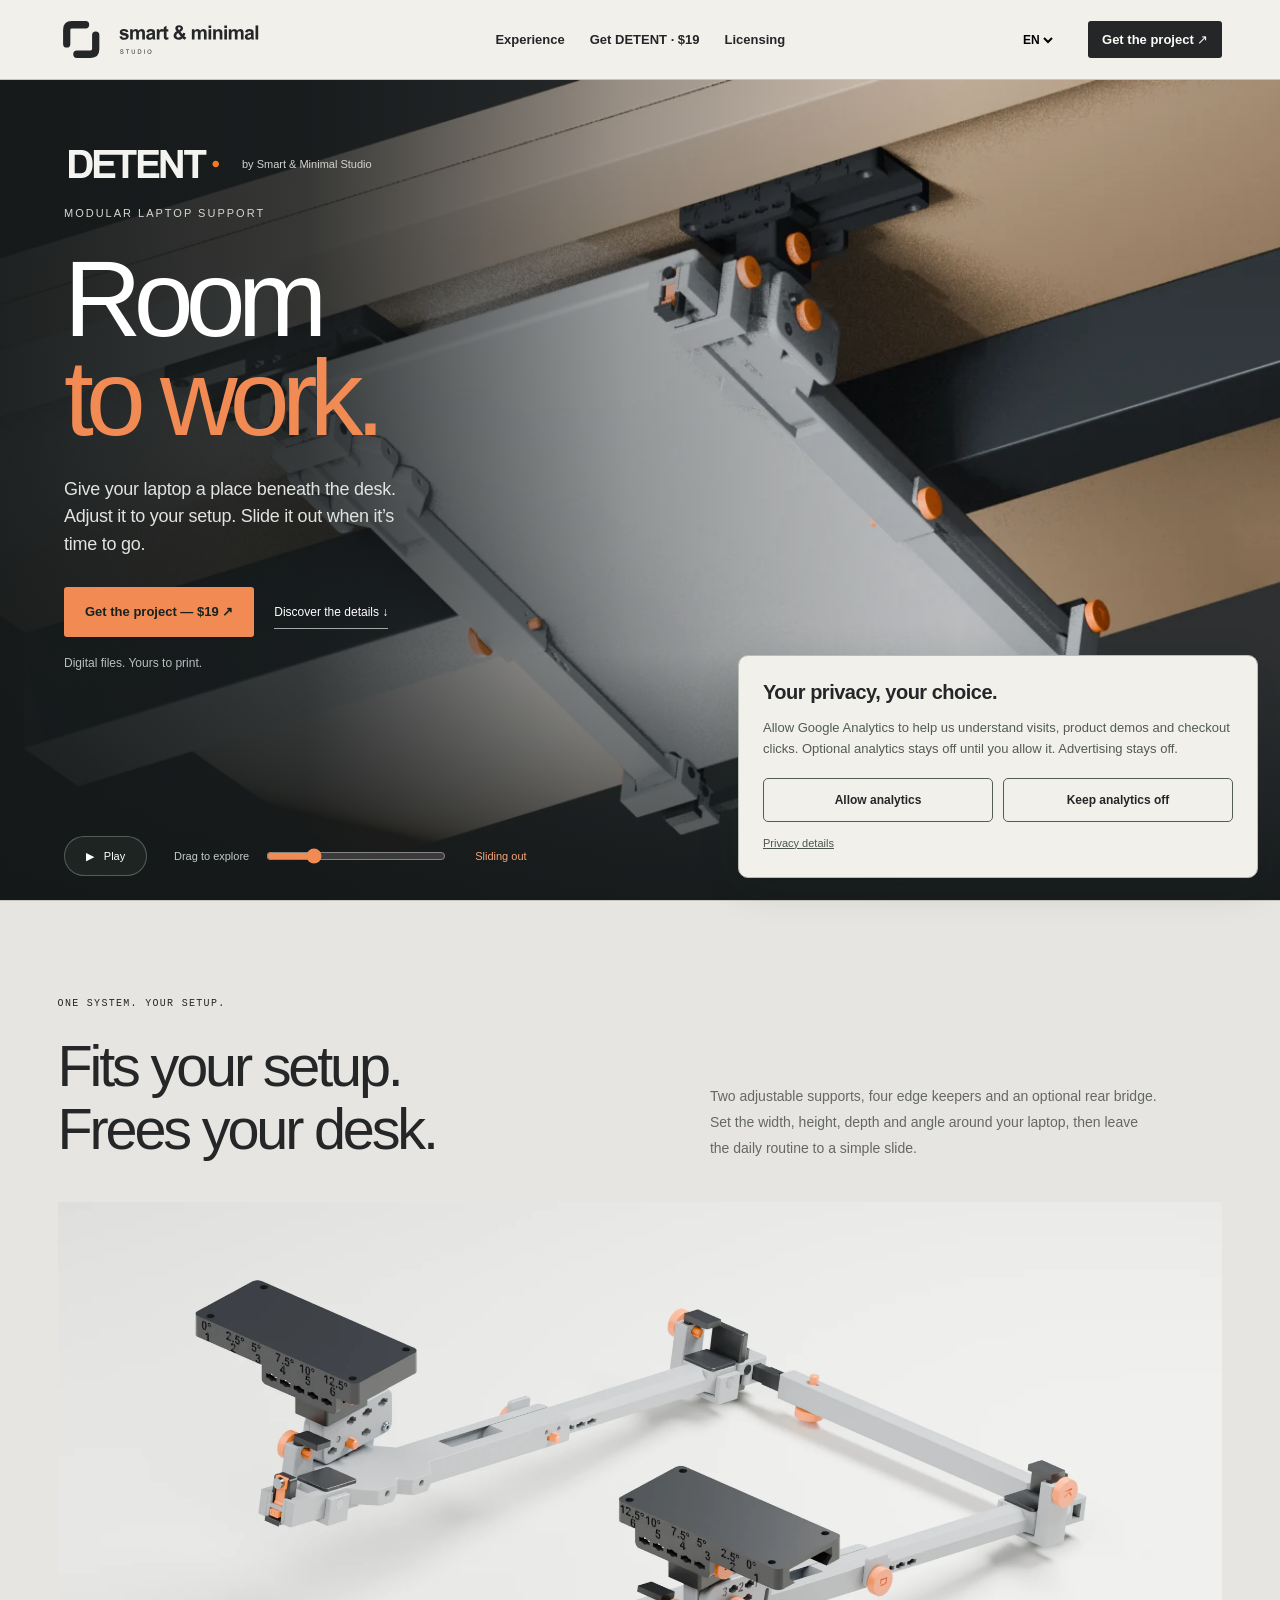
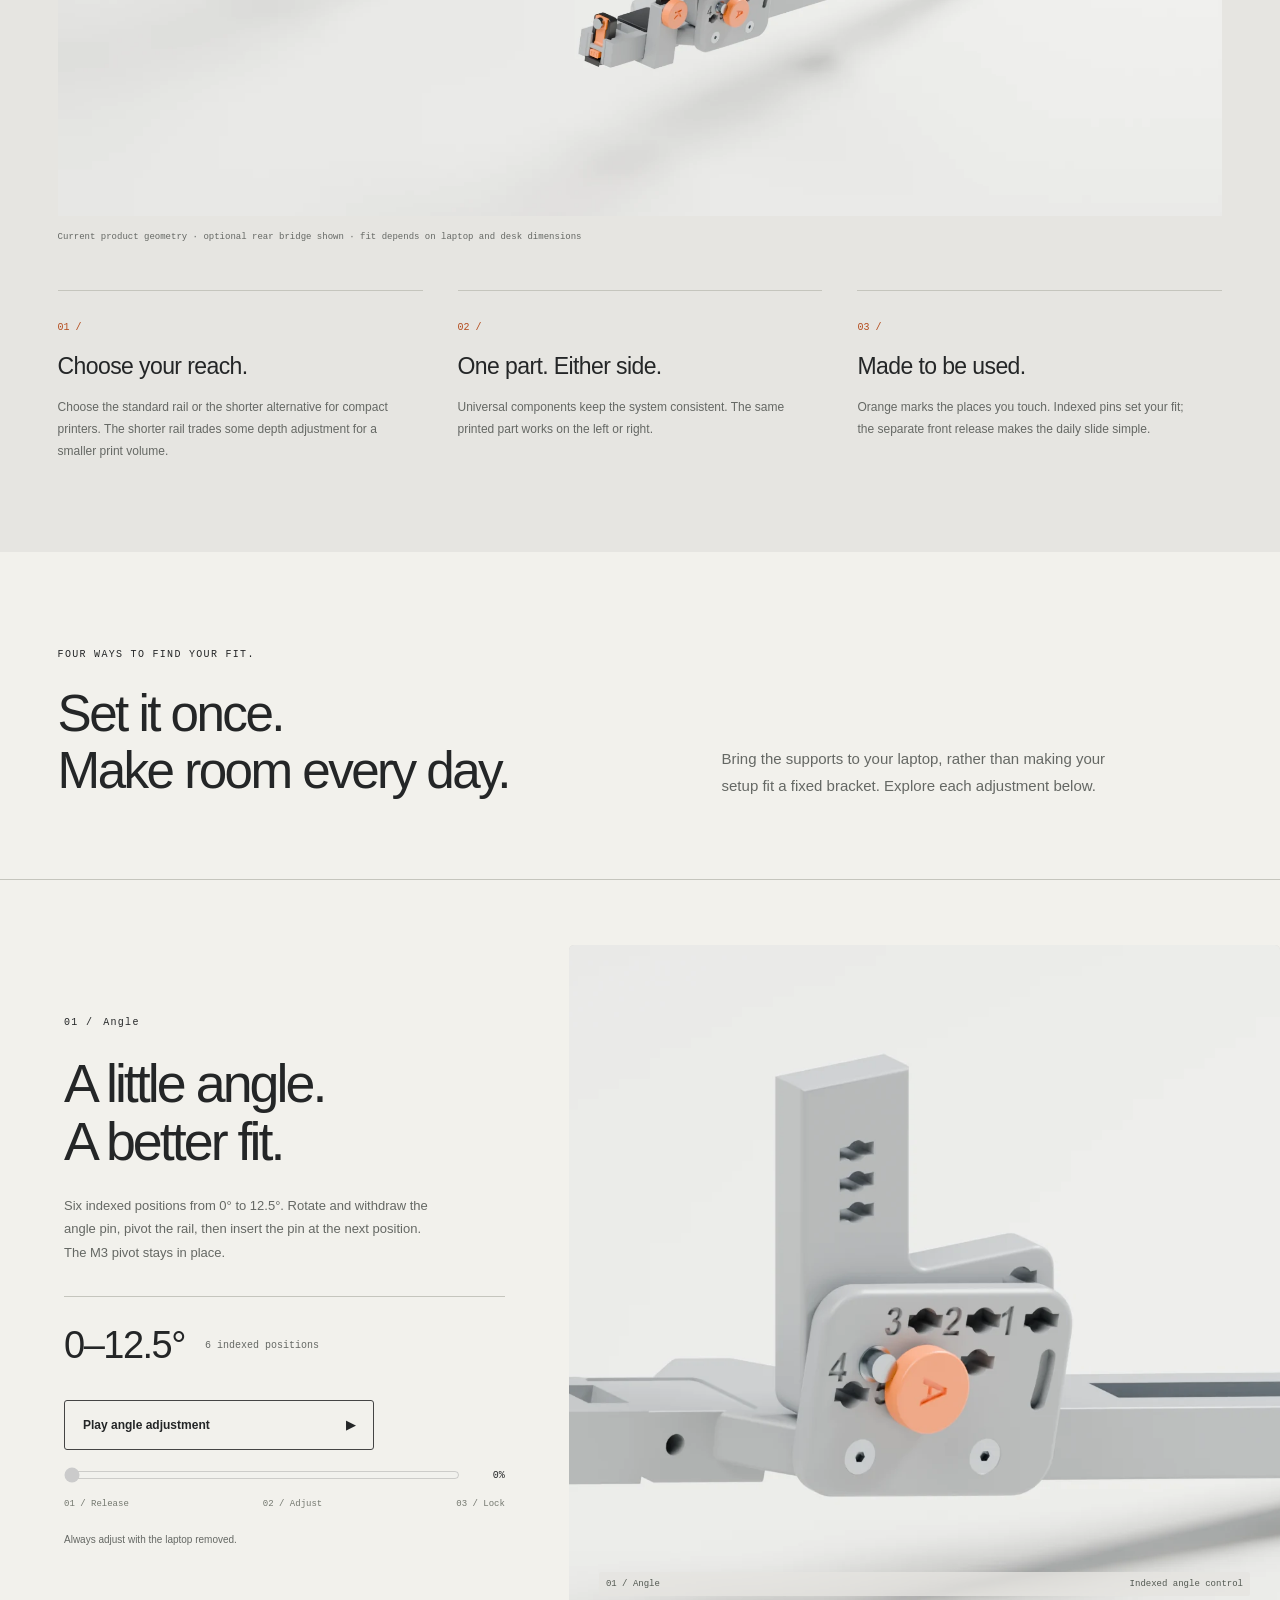
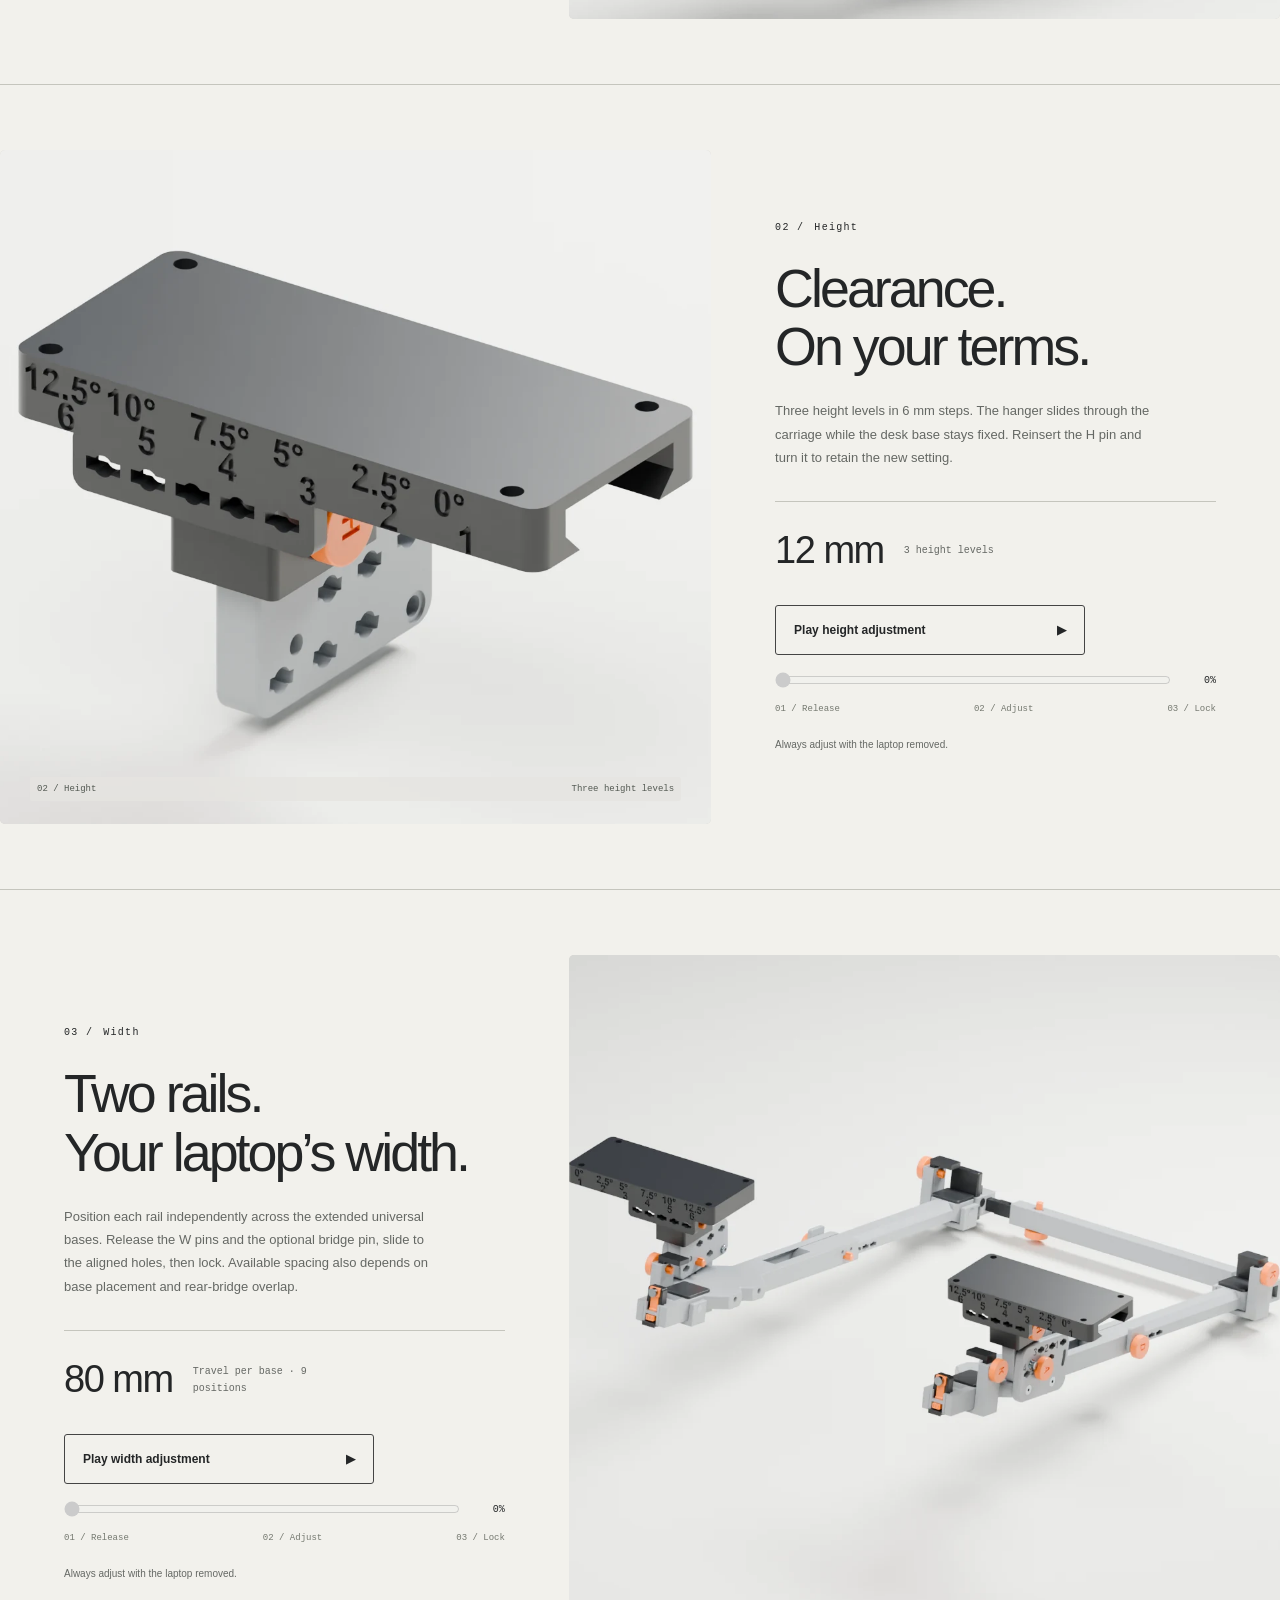
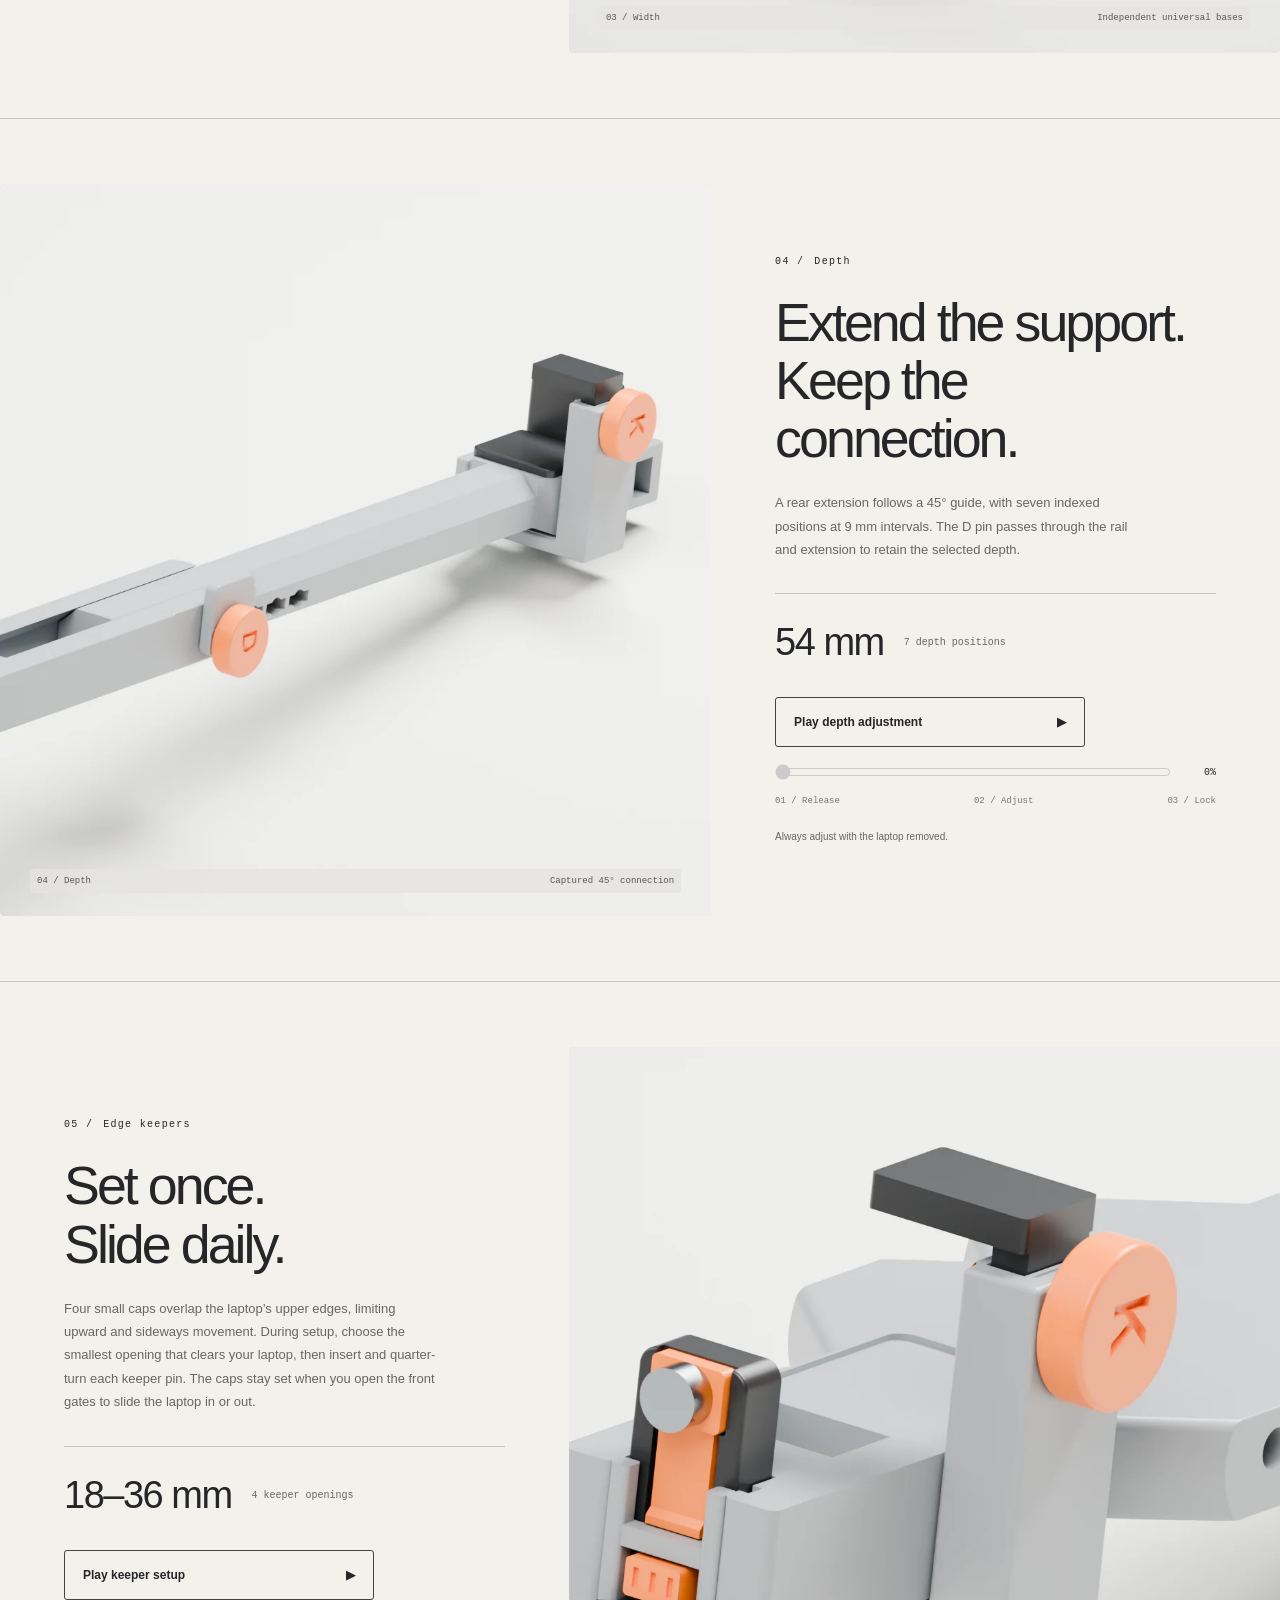
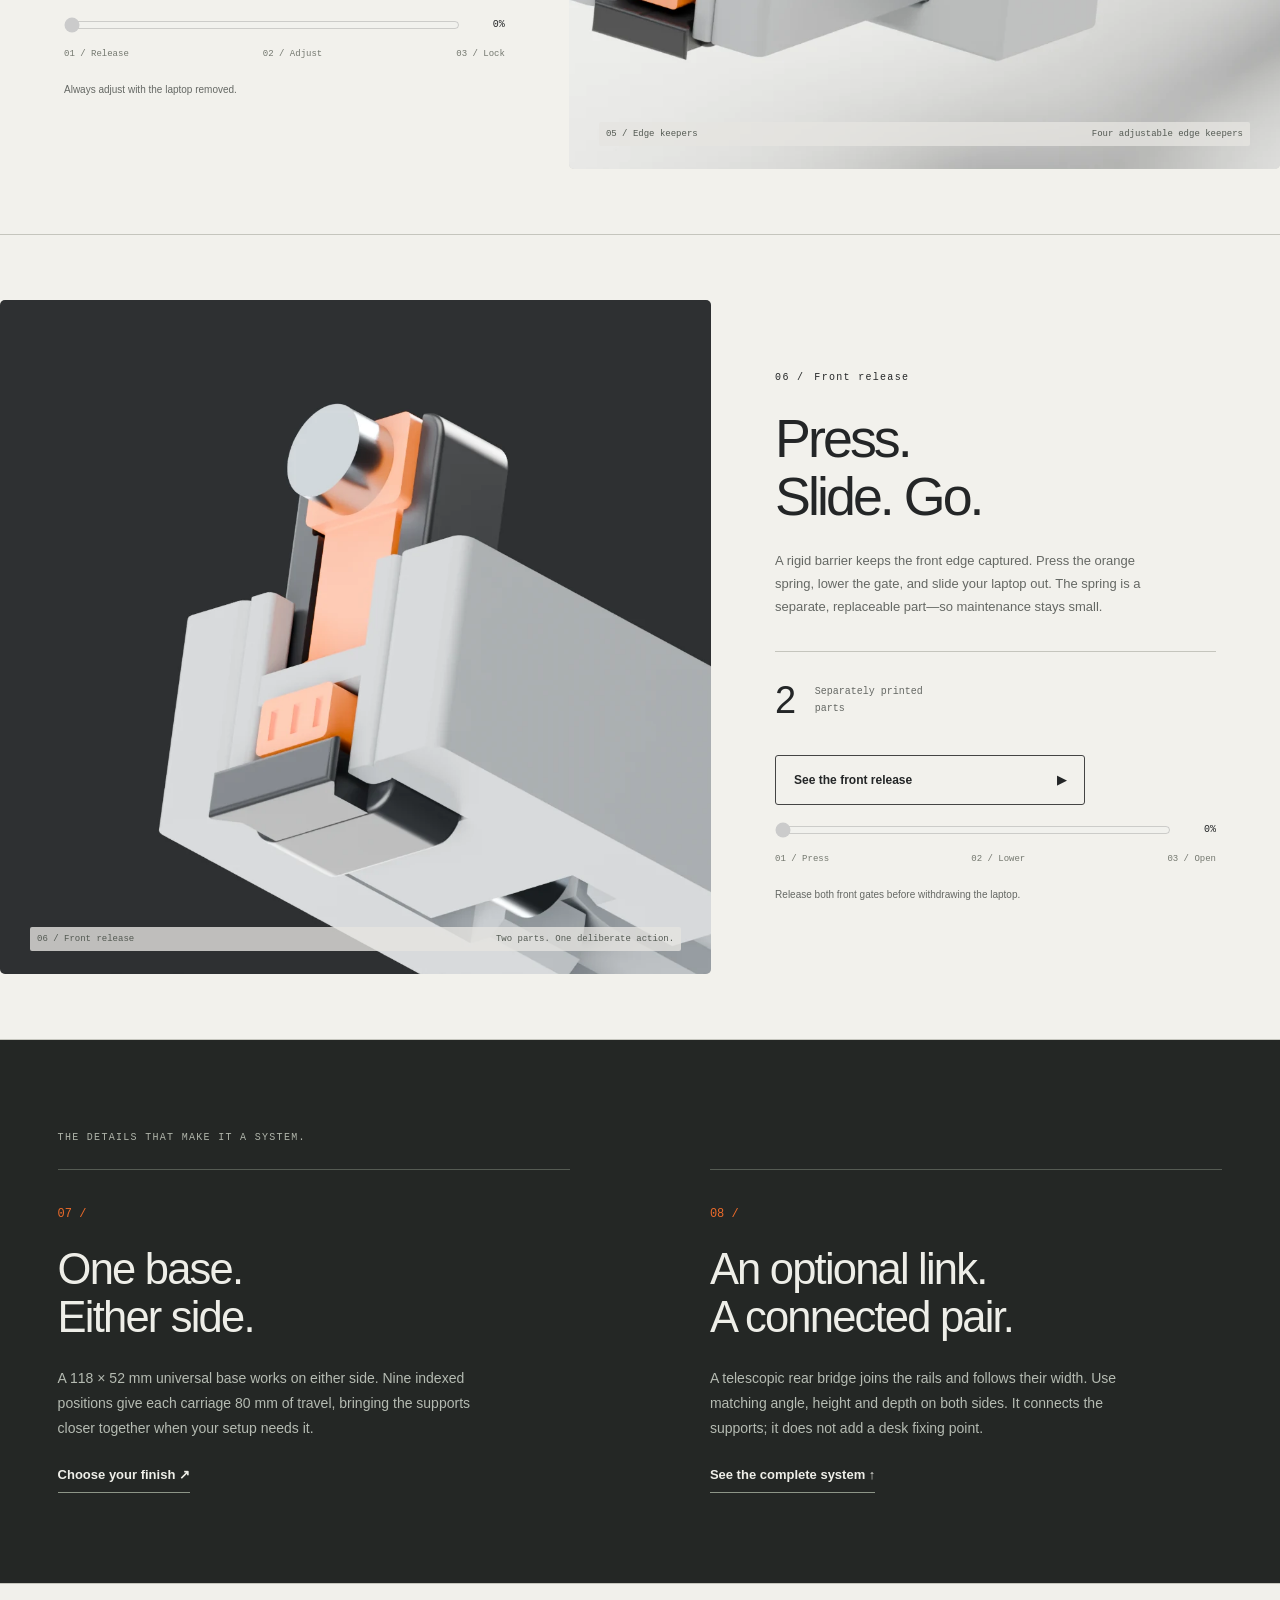
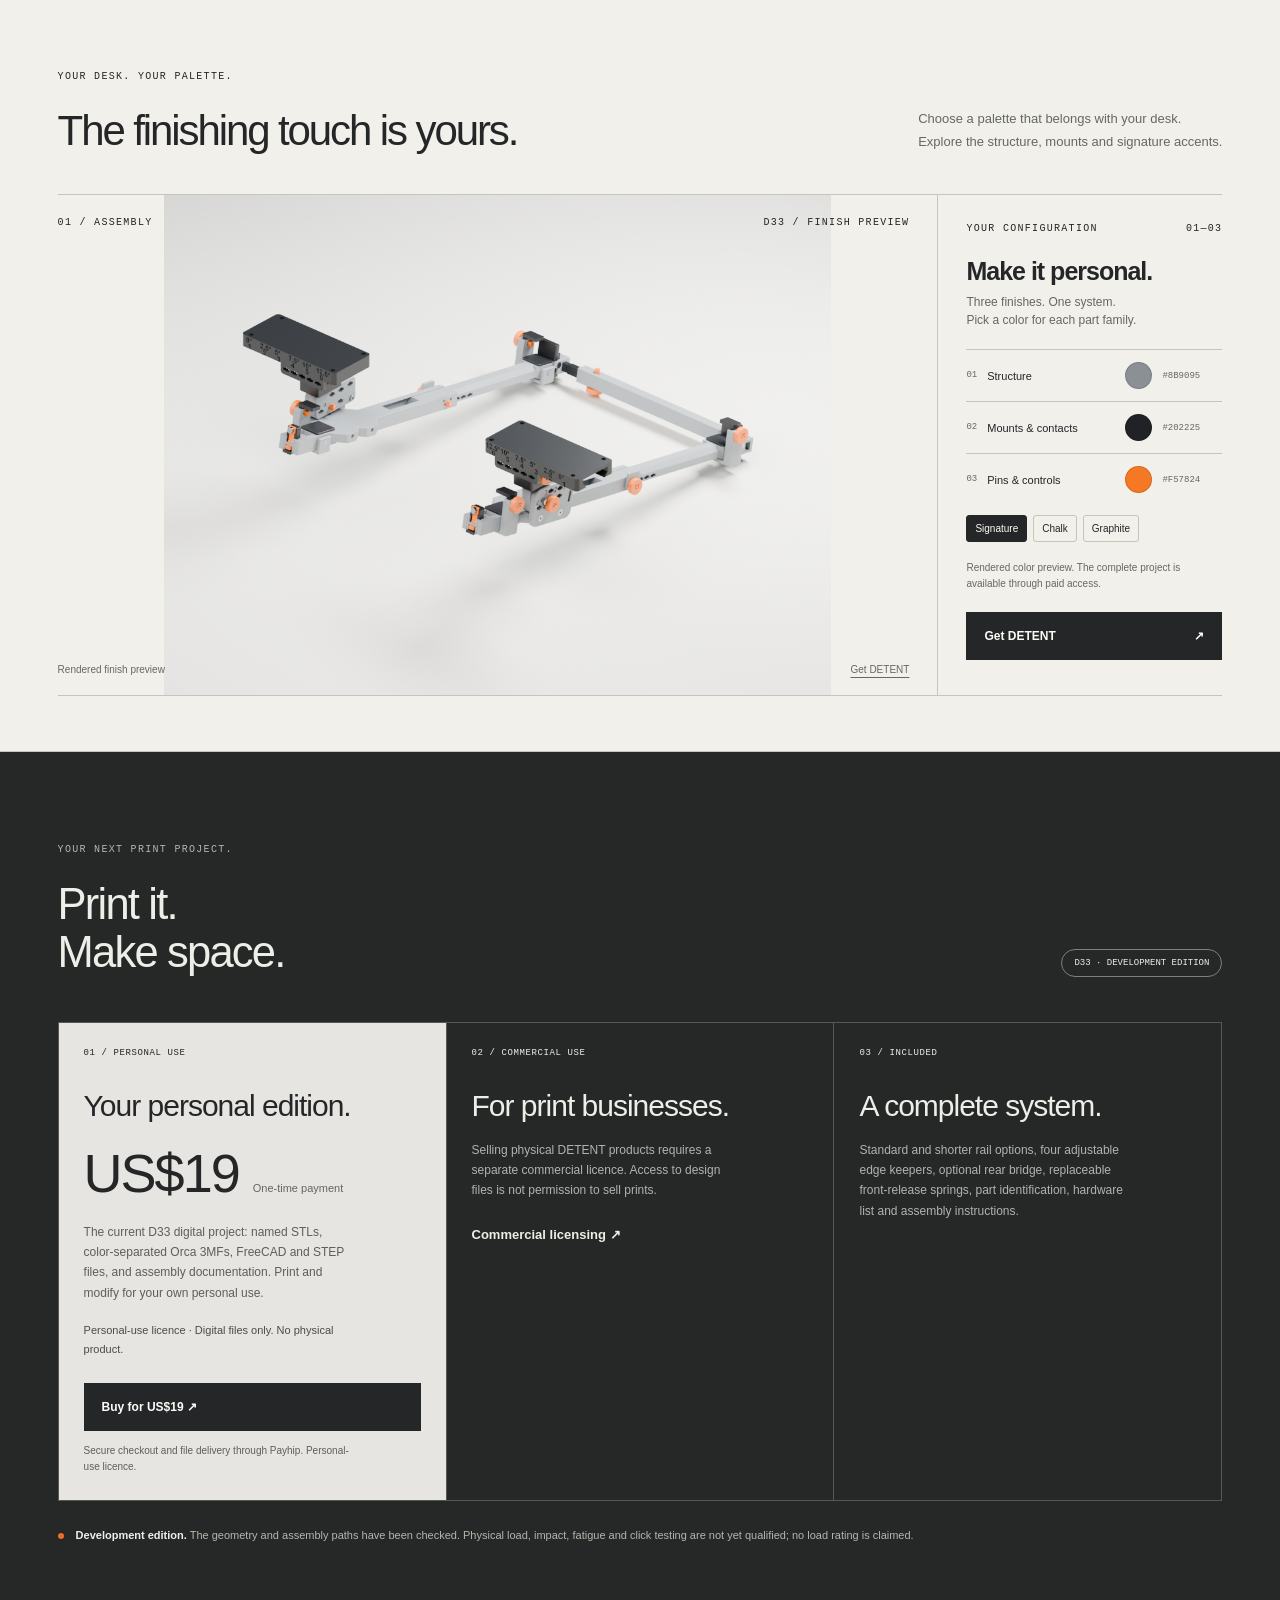
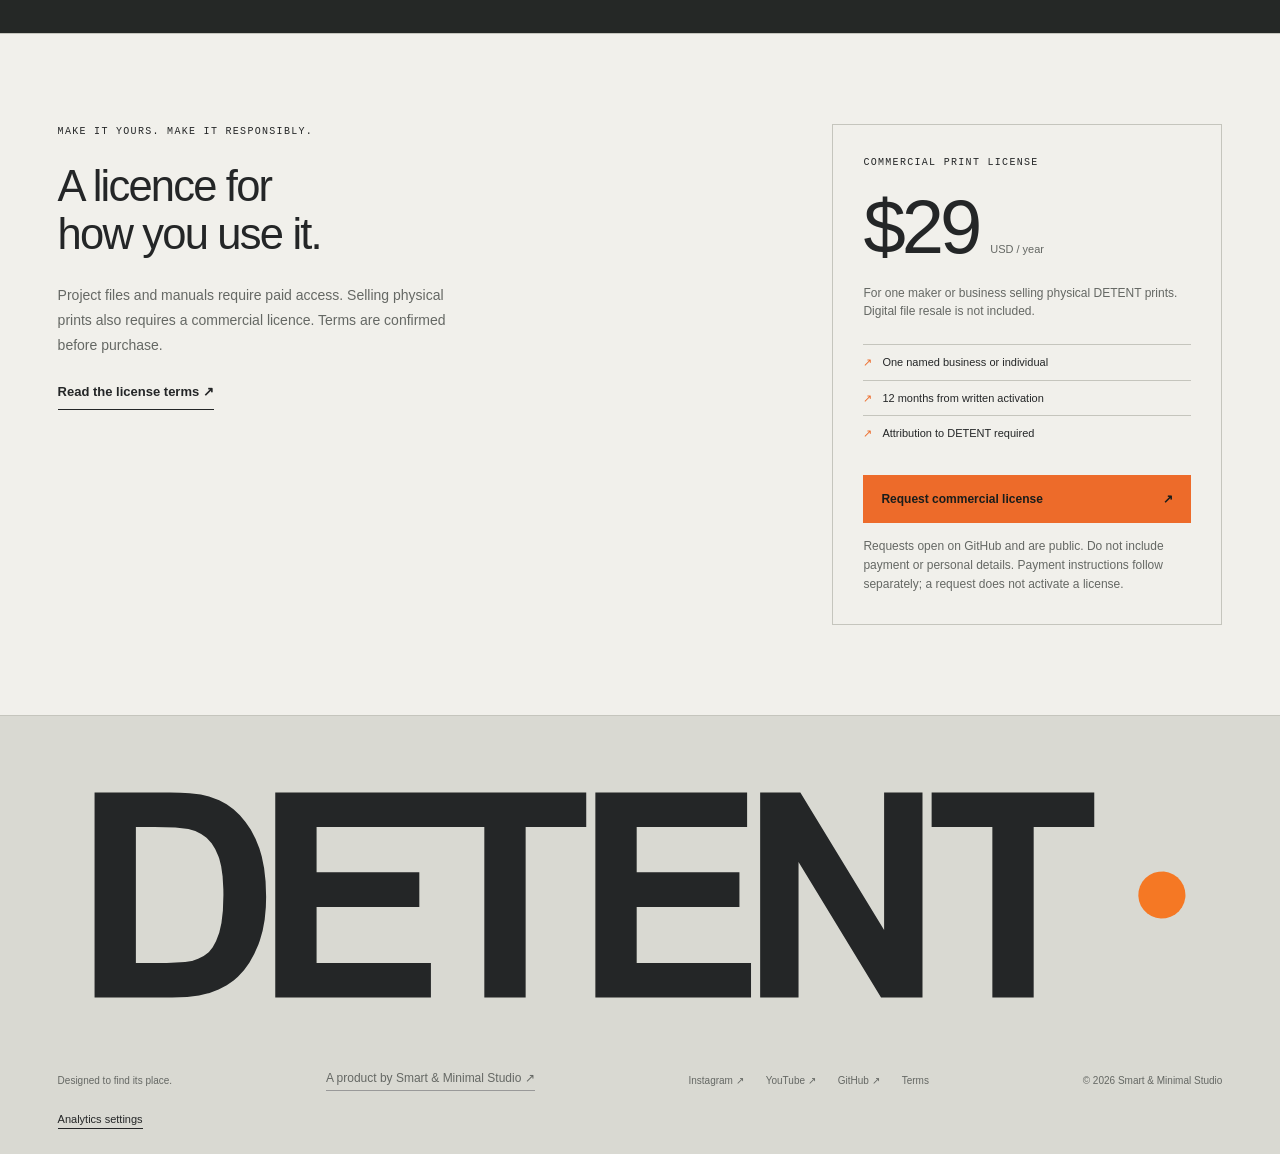
==== commit 64c43449: "Move studio website to organization Pages domain" ====
--- a/docs/products/detent/index.html
+++ b/docs/products/detent/index.html
@@ -1,5 +1,5 @@
 <!doctype html>
-<html lang="en"><head><meta charset="utf-8"><meta name="viewport" content="width=device-width,initial-scale=1"><title>DETENT — Room to work.</title><meta name="description" content="A modular, 3D-printable under-desk laptop support. D33 digital project files for US$19, one-time personal use. Explore the adjustments and choose your colors."><meta name="theme-color" content="#e6e5e1"><meta property="og:title" content="DETENT — Room to work."><meta property="og:description" content="Modular laptop support. Four adjustments. Your colors."><meta property="og:image" content="https://wesguirra.github.io/smart-minimal-studio/products/detent/assets/renders/hero.webp"><meta property="og:type" content="website"><meta property="og:url" content="https://wesguirra.github.io/smart-minimal-studio/products/detent/"><link rel="canonical" href="https://wesguirra.github.io/smart-minimal-studio/products/detent/"><link rel="icon" href="assets/icon.svg" type="image/svg+xml"><link rel="stylesheet" href="assets/site.css?v=d33"><script defer src="assets/store-config.js?v=checkout-brand1"></script><script defer src="assets/site.js?v=d33"></script><script defer src="assets/hero.js?v=d33"></script><link rel="stylesheet" href="../../assets/product-brand.css?v=interlock1"><script defer src="../../assets/measurement.js?v=analytics1" data-container="GTM-TQ9M5MBR" data-measurement="G-B96EMNW1M1"></script></head>
+<html lang="en"><head><meta charset="utf-8"><meta name="viewport" content="width=device-width,initial-scale=1"><title>DETENT — Room to work.</title><meta name="description" content="A modular, 3D-printable under-desk laptop support. D33 digital project files for US$19, one-time personal use. Explore the adjustments and choose your colors."><meta name="theme-color" content="#e6e5e1"><meta property="og:title" content="DETENT — Room to work."><meta property="og:description" content="Modular laptop support. Four adjustments. Your colors."><meta property="og:image" content="https://smartminimalstudio.github.io/products/detent/assets/renders/hero.webp"><meta property="og:type" content="website"><meta property="og:url" content="https://smartminimalstudio.github.io/products/detent/"><link rel="canonical" href="https://smartminimalstudio.github.io/products/detent/"><link rel="icon" href="assets/icon.svg" type="image/svg+xml"><link rel="stylesheet" href="assets/site.css?v=d33"><script defer src="assets/store-config.js?v=checkout-brand1"></script><script defer src="assets/site.js?v=d33"></script><script defer src="assets/hero.js?v=d33"></script><link rel="stylesheet" href="../../assets/product-brand.css?v=interlock1"><script defer src="../../assets/measurement.js?v=analytics1" data-container="GTM-TQ9M5MBR" data-measurement="G-B96EMNW1M1"></script></head>
 <body class="d33-product"><a class="skip" href="#main" data-i18n="skip">Skip to content</a>
 <header class="header"><a class="brand studio-brand" href="../../" aria-label="Smart &amp; Minimal Studio home"><img src="../../assets/brand/wordmark.svg" alt="Smart &amp; Minimal Studio" width="204" height="50"></a><nav aria-label="Main navigation"><a href="#experience" data-i18n="navExplore">Experience</a><a href="#access" data-i18n="navFiles">Get DETENT · $19</a><a href="#license" data-i18n="navLicense">Licensing</a></nav><div class="header-right"><select id="language" aria-label="Language"><option value="en">EN</option><option value="pt">PT</option></select><a class="header-buy" href="#access" data-i18n="heroNavBuy">Get the project ↗</a></div></header>
 <main id="main"><section class="campaign-hero" id="experience" aria-labelledby="hero-title">
@@ -17,5 +17,5 @@
 <section class="personalize-section hero" id="personalize"><div class="personalize-heading"><div><div class="eyebrow" data-i18n="finishEyebrow">YOUR DESK. YOUR PALETTE.</div><h2 data-i18n="finishTitle">The finishing touch is yours.</h2></div><p data-i18n="finishText">Choose a palette that belongs with your desk.<br>Explore the structure, mounts and signature accents.</p></div><!--CONFIGURATOR_START--><div class="product-lab" id="configuration-stage"><div class="stage"><div class="stage-top"><span class="micro" id="view-label" data-i18n="assemblyLabel">01 / ASSEMBLY</span><span class="micro" data-i18n="actualCad">D33 / FINISH PREVIEW</span></div><canvas id="color-preview" width="1100" height="825" role="img" aria-label="DETENT finish preview"></canvas><div class="loading" id="loading" role="status" data-i18n="loading">Preparing your DETENT…</div><div class="stage-bottom"><span data-i18n="drag">Rendered finish preview</span><a href="#access" data-i18n="getFiles">Get DETENT ↗</a></div></div>
 <aside class="configuration" aria-label="Product configuration"><div class="panel-heading"><span class="micro" data-i18n="configure">YOUR CONFIGURATION</span><span class="micro">01—03</span></div><h2 data-i18n="colorTitle">Make it personal.</h2><p class="muted" data-i18n="colorText">Three finishes. One system.<br>Pick a color for each part family.</p><div class="color-row"><label for="color-gray"><span class="number">01</span><span data-i18n="structure">Structure</span></label><input id="color-gray" type="color" value="#8b9095" aria-label="Structure color"><output id="hex-gray">#8B9095</output></div><div class="color-row"><label for="color-black"><span class="number">02</span><span data-i18n="mounts">Mounts & contacts</span></label><input id="color-black" type="color" value="#202225" aria-label="Mounts and contacts color"><output id="hex-black">#202225</output></div><div class="color-row"><label for="color-orange"><span class="number">03</span><span data-i18n="controls">Pins & controls</span></label><input id="color-orange" type="color" value="#f57824" aria-label="Pins and controls color"><output id="hex-orange">#F57824</output></div><div class="presets" role="group" aria-label="Color presets"><button data-preset="signature" class="chosen" aria-pressed="true">Signature</button><button data-preset="chalk" aria-pressed="false">Chalk</button><button data-preset="graphite" aria-pressed="false">Graphite</button></div><p class="fine" data-i18n="colorNote">Rendered color preview. The complete project is available through paid access.</p><a class="button dark" href="#access"><span data-i18n="getFiles">Get DETENT</span><span>↗</span></a></aside></div>
 <!--CONFIGURATOR_END--></section>
-<section class="downloads section" id="access"><div class="section-top"><div><div class="eyebrow" data-i18n="filesEyebrow">YOUR NEXT PRINT PROJECT.</div><h2 data-i18n="filesTitle">Print it.<br>Make space.</h2></div><span class="pill" data-i18n="prototype">D33 · DEVELOPMENT EDITION</span></div><div class="download-grid"><article class="download featured"><div class="download-top">01 / PERSONAL USE</div><h3 data-i18n="fullScale">Your personal edition.</h3><div class="personal-price" aria-label="19 US dollars"><strong>US$19</strong><span data-i18n="oneTime">One-time payment</span></div><p data-i18n="fullText">The current D33 digital project: named STLs, color-separated Orca 3MFs, FreeCAD and STEP files, and assembly documentation. Print and modify for your own personal use.</p><p class="digital-note" data-i18n="digitalOnly">Personal-use licence · Digital files only. No physical product.</p><a id="personal-buy" class="button dark" href="https://payhip.com/buy?link=pT3IL" rel="noopener" data-i18n="buyPersonal">Buy for US$19 ↗</a><p id="purchase-status" class="purchase-status" role="status" data-i18n="purchaseReady">Secure checkout and file delivery through Payhip. Personal-use licence.</p></article><article class="download"><div class="download-top">02 / COMMERCIAL USE</div><h3 data-i18n="halfScale">For print businesses.</h3><p data-i18n="halfText">Selling physical DETENT products requires a separate commercial licence. Access to design files is not permission to sell prints.</p><a class="text-link" href="#license" data-i18n="commercialDetails">Commercial licensing ↗</a></article><article class="download"><div class="download-top">03 / INCLUDED</div><h3 data-i18n="sourceTitle">A complete system.</h3><p data-i18n="sourceText">Standard and shorter rail options, four adjustable edge keepers, optional rear bridge, replaceable front-release springs, part identification, hardware list and assembly instructions.</p></article></div><div class="prototype-note"><span class="signal"></span><p data-i18n="prototypeNote"><strong>Development edition.</strong> The geometry and assembly paths have been checked. Physical load, impact, fatigue and click testing are not yet qualified; no load rating is claimed.</p></div></section><section class="licensing section" id="license"><div class="license-intro"><div class="eyebrow" data-i18n="licenseEyebrow">MAKE IT YOURS. MAKE IT RESPONSIBLY.</div><h2 data-i18n="licenseTitle">A licence for<br>how you use it.</h2><p data-i18n="licenseText">Project files and manuals require paid access. Selling physical prints also requires a commercial licence. Terms are confirmed before purchase.</p><a class="text-link" href="terms.html" data-i18n="termsLink">Read the license terms ↗</a></div><div class="license-offer"><div class="micro" data-i18n="commercial">COMMERCIAL PRINT LICENSE</div><div class="price">$29<span data-i18n="perYear">USD / year</span></div><p data-i18n="offerText">For one maker or business selling physical DETENT prints. Digital file resale is not included.</p><ul><li data-i18n="offer1">One named business or individual</li><li data-i18n="offer2">12 months from written activation</li><li data-i18n="offer3">Attribution to DETENT required</li></ul><a id="commercial-cta" class="button orange" href="https://github.com/wesguirra/detent/issues/new?template=commercial-license.yml"><span data-i18n="requestLicense">Request commercial license</span><span>↗</span></a><p class="fine" data-i18n="checkoutNote">Requests open on GitHub and are public. Do not include payment or personal details. Payment instructions follow separately; a request does not activate a license.</p></div></section>
-</main><footer><div class="footer-brand"><img src="assets/brand/detent.svg" alt="DETENT•" width="1195" height="304"></div><div class="footer-bottom"><p data-i18n="footer">Designed to find its place.</p><a class="studio-endorsement" href="../../">A product by Smart &amp; Minimal Studio ↗</a><div><a href="https://www.instagram.com/smartminimalstudio.design/" target="_blank" rel="noopener">Instagram ↗</a><a href="https://www.youtube.com/@smartminimalstudio" target="_blank" rel="noopener">YouTube ↗</a><a href="https://github.com/wesguirra/detent">GitHub ↗</a><a href="terms.html" data-i18n="terms">Terms</a></div><span>© 2026 Smart &amp; Minimal Studio · Wes Guirra</span></div></footer></body></html>
+<section class="downloads section" id="access"><div class="section-top"><div><div class="eyebrow" data-i18n="filesEyebrow">YOUR NEXT PRINT PROJECT.</div><h2 data-i18n="filesTitle">Print it.<br>Make space.</h2></div><span class="pill" data-i18n="prototype">D33 · DEVELOPMENT EDITION</span></div><div class="download-grid"><article class="download featured"><div class="download-top">01 / PERSONAL USE</div><h3 data-i18n="fullScale">Your personal edition.</h3><div class="personal-price" aria-label="19 US dollars"><strong>US$19</strong><span data-i18n="oneTime">One-time payment</span></div><p data-i18n="fullText">The current D33 digital project: named STLs, color-separated Orca 3MFs, FreeCAD and STEP files, and assembly documentation. Print and modify for your own personal use.</p><p class="digital-note" data-i18n="digitalOnly">Personal-use licence · Digital files only. No physical product.</p><a id="personal-buy" class="button dark" href="https://payhip.com/buy?link=pT3IL" rel="noopener" data-i18n="buyPersonal">Buy for US$19 ↗</a><p id="purchase-status" class="purchase-status" role="status" data-i18n="purchaseReady">Secure checkout and file delivery through Payhip. Personal-use licence.</p></article><article class="download"><div class="download-top">02 / COMMERCIAL USE</div><h3 data-i18n="halfScale">For print businesses.</h3><p data-i18n="halfText">Selling physical DETENT products requires a separate commercial licence. Access to design files is not permission to sell prints.</p><a class="text-link" href="#license" data-i18n="commercialDetails">Commercial licensing ↗</a></article><article class="download"><div class="download-top">03 / INCLUDED</div><h3 data-i18n="sourceTitle">A complete system.</h3><p data-i18n="sourceText">Standard and shorter rail options, four adjustable edge keepers, optional rear bridge, replaceable front-release springs, part identification, hardware list and assembly instructions.</p></article></div><div class="prototype-note"><span class="signal"></span><p data-i18n="prototypeNote"><strong>Development edition.</strong> The geometry and assembly paths have been checked. Physical load, impact, fatigue and click testing are not yet qualified; no load rating is claimed.</p></div></section><section class="licensing section" id="license"><div class="license-intro"><div class="eyebrow" data-i18n="licenseEyebrow">MAKE IT YOURS. MAKE IT RESPONSIBLY.</div><h2 data-i18n="licenseTitle">A licence for<br>how you use it.</h2><p data-i18n="licenseText">Project files and manuals require paid access. Selling physical prints also requires a commercial licence. Terms are confirmed before purchase.</p><a class="text-link" href="terms.html" data-i18n="termsLink">Read the license terms ↗</a></div><div class="license-offer"><div class="micro" data-i18n="commercial">COMMERCIAL PRINT LICENSE</div><div class="price">$29<span data-i18n="perYear">USD / year</span></div><p data-i18n="offerText">For one maker or business selling physical DETENT prints. Digital file resale is not included.</p><ul><li data-i18n="offer1">One named business or individual</li><li data-i18n="offer2">12 months from written activation</li><li data-i18n="offer3">Attribution to DETENT required</li></ul><a id="commercial-cta" class="button orange" href="https://github.com/smartminimalstudio/detent/issues/new?template=commercial-license.yml"><span data-i18n="requestLicense">Request commercial license</span><span>↗</span></a><p class="fine" data-i18n="checkoutNote">Requests open on GitHub and are public. Do not include payment or personal details. Payment instructions follow separately; a request does not activate a license.</p></div></section>
+</main><footer><div class="footer-brand"><img src="assets/brand/detent.svg" alt="DETENT•" width="1195" height="304"></div><div class="footer-bottom"><p data-i18n="footer">Designed to find its place.</p><a class="studio-endorsement" href="../../">A product by Smart &amp; Minimal Studio ↗</a><div><a href="https://www.instagram.com/smartminimalstudio.design/" target="_blank" rel="noopener">Instagram ↗</a><a href="https://www.youtube.com/@smartminimalstudio" target="_blank" rel="noopener">YouTube ↗</a><a href="https://github.com/smartminimalstudio/detent">GitHub ↗</a><a href="terms.html" data-i18n="terms">Terms</a></div><span>© 2026 Smart &amp; Minimal Studio</span></div></footer></body></html>
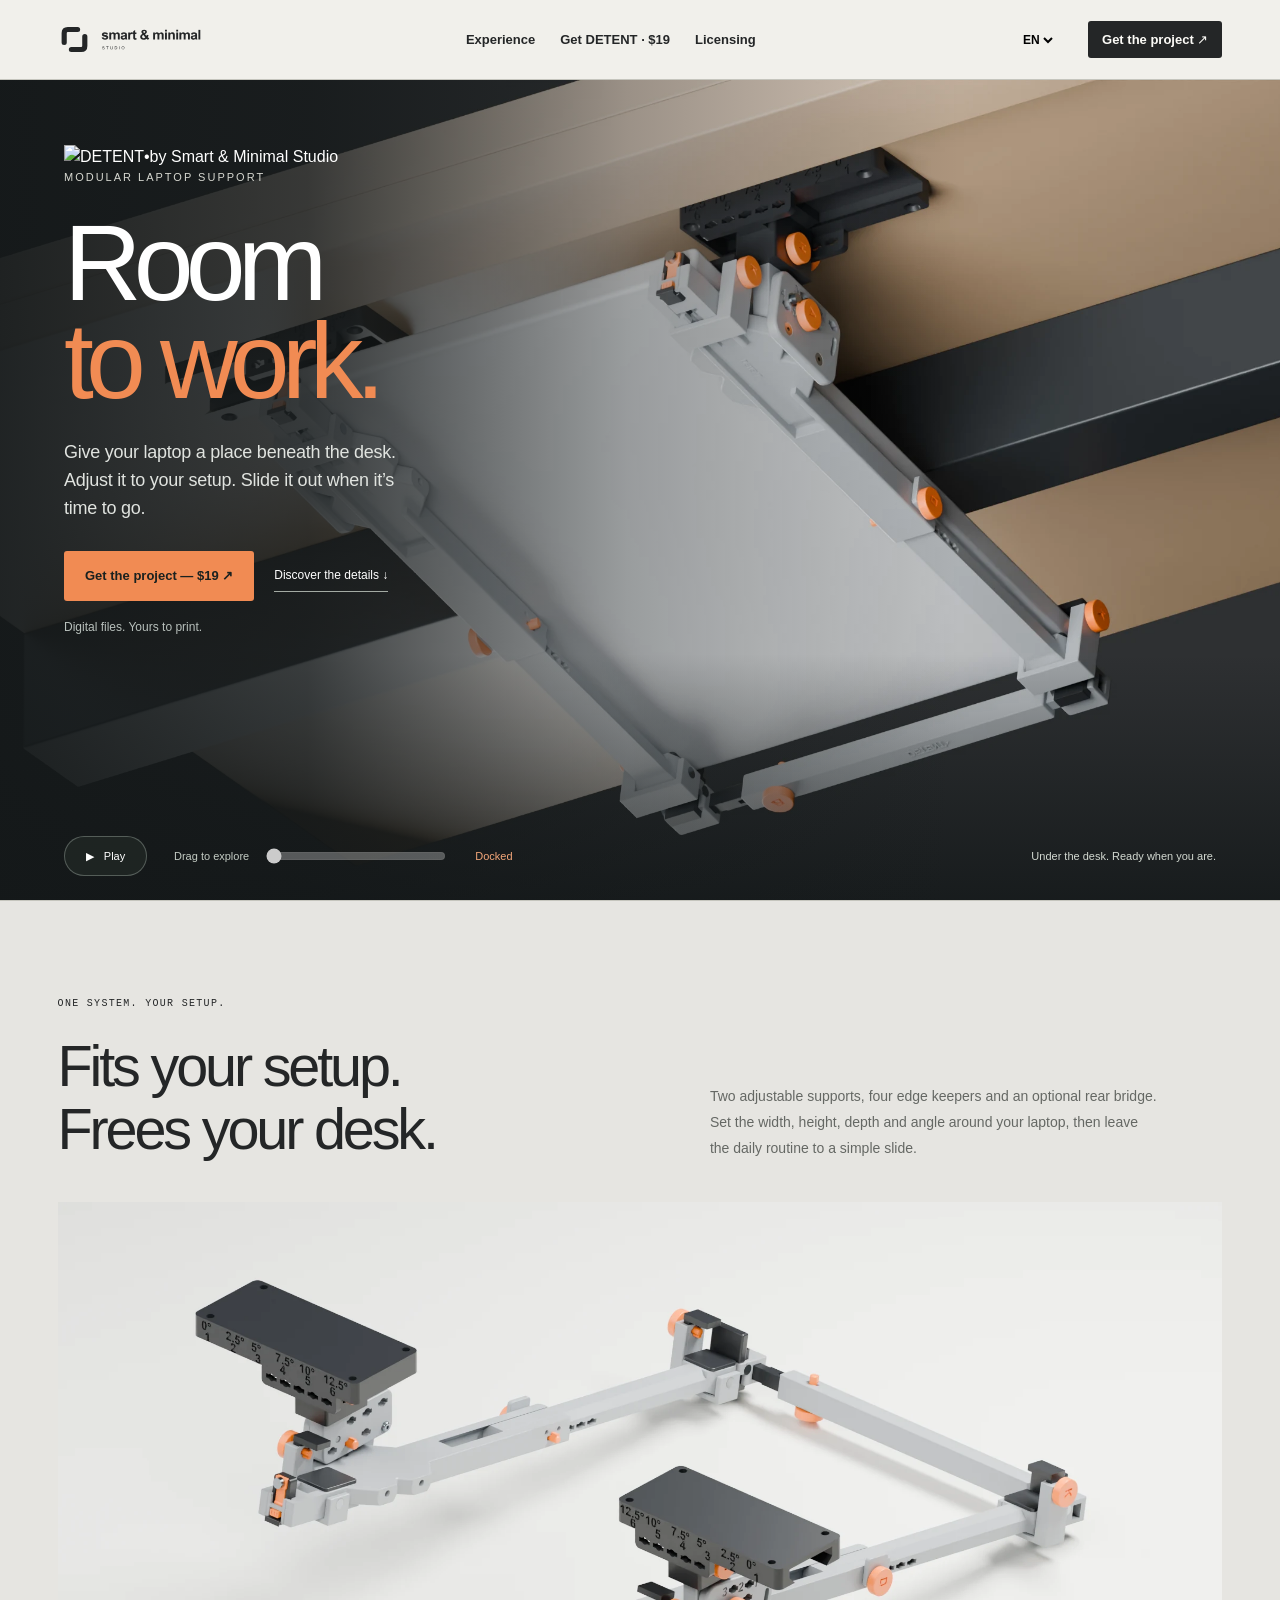
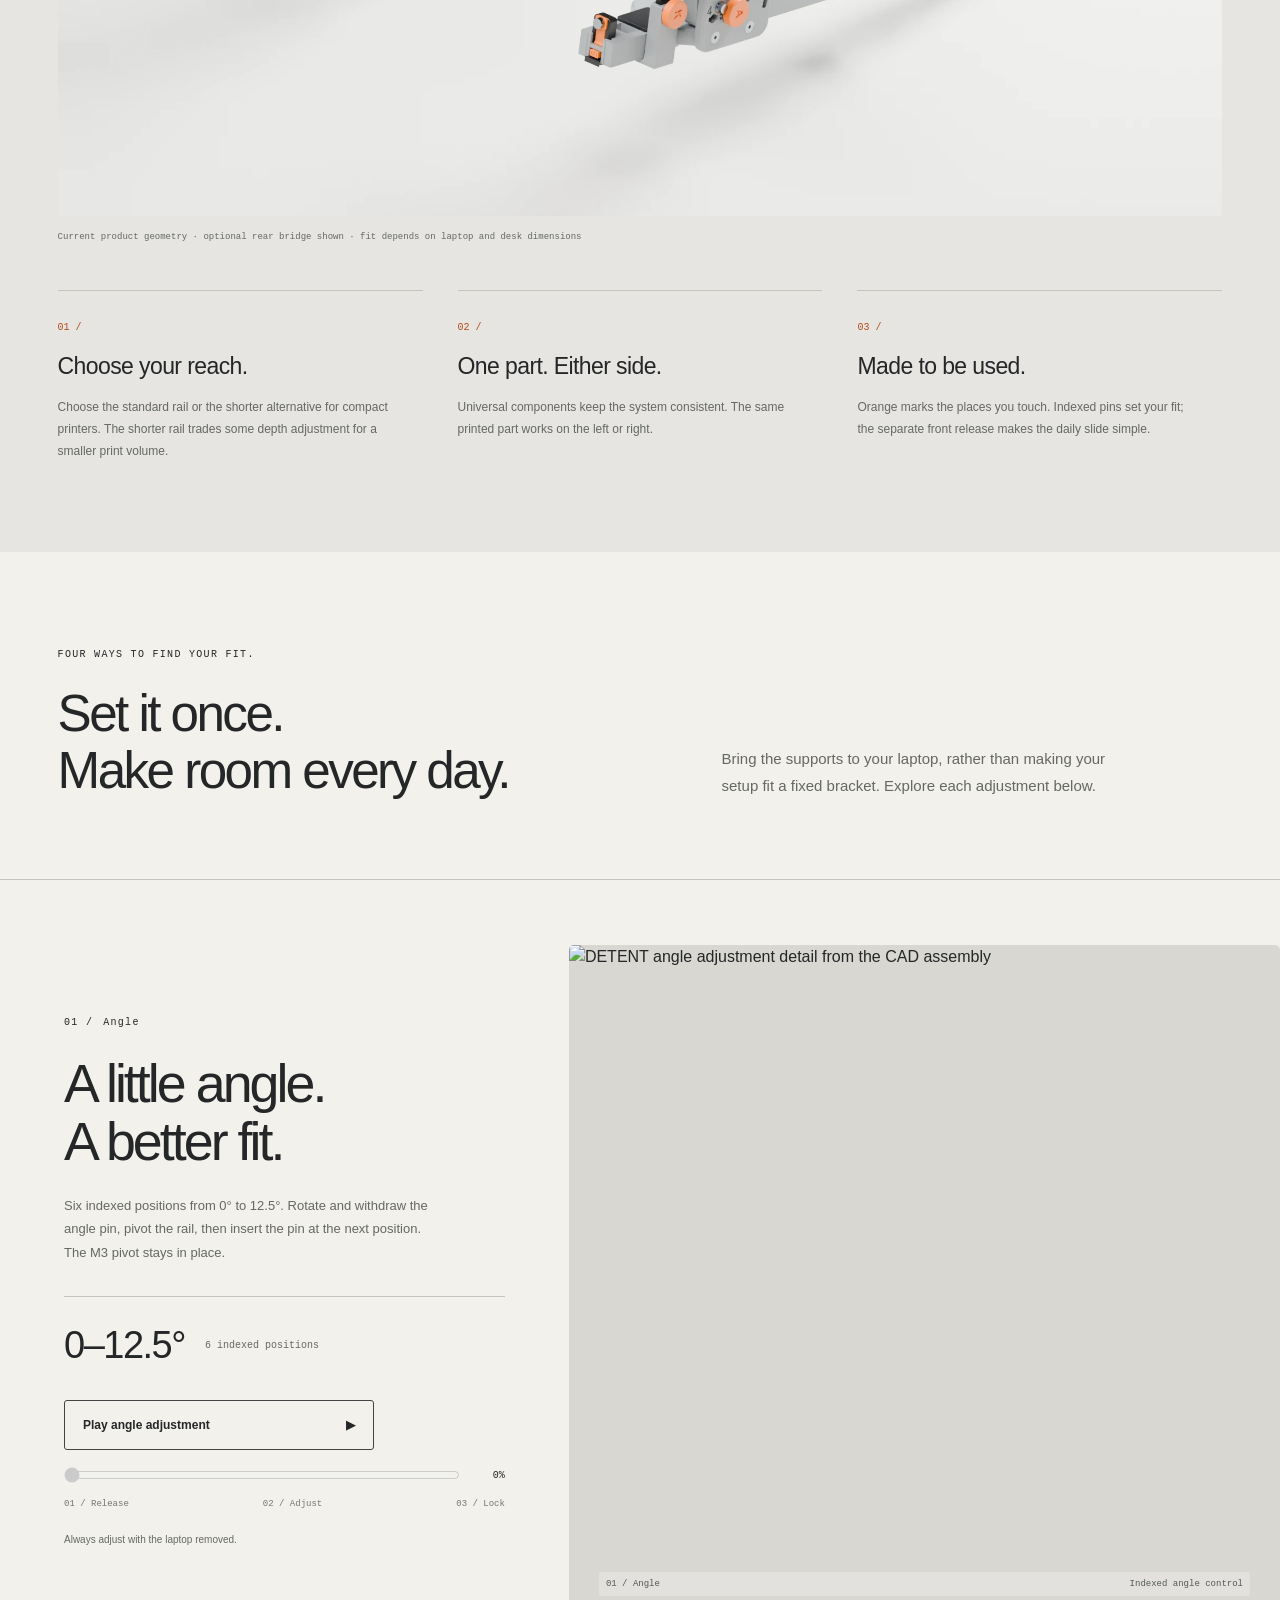
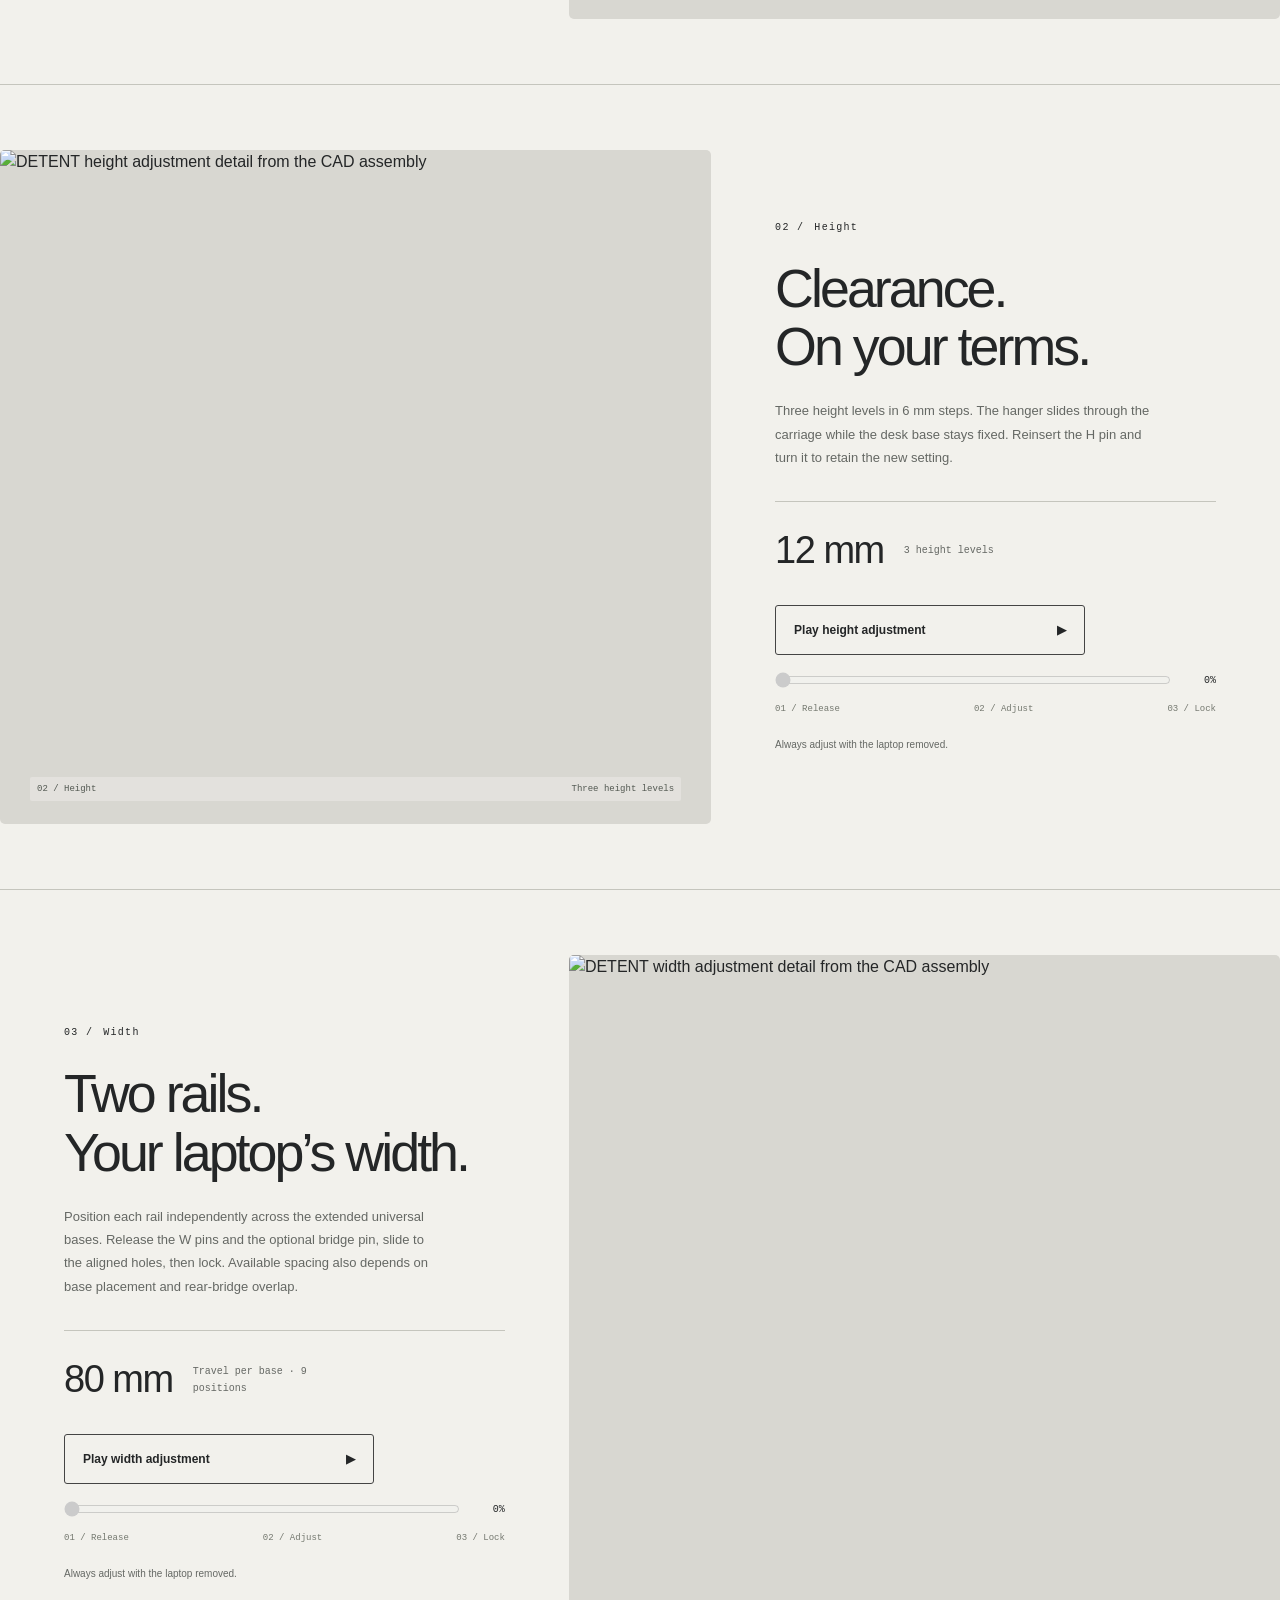
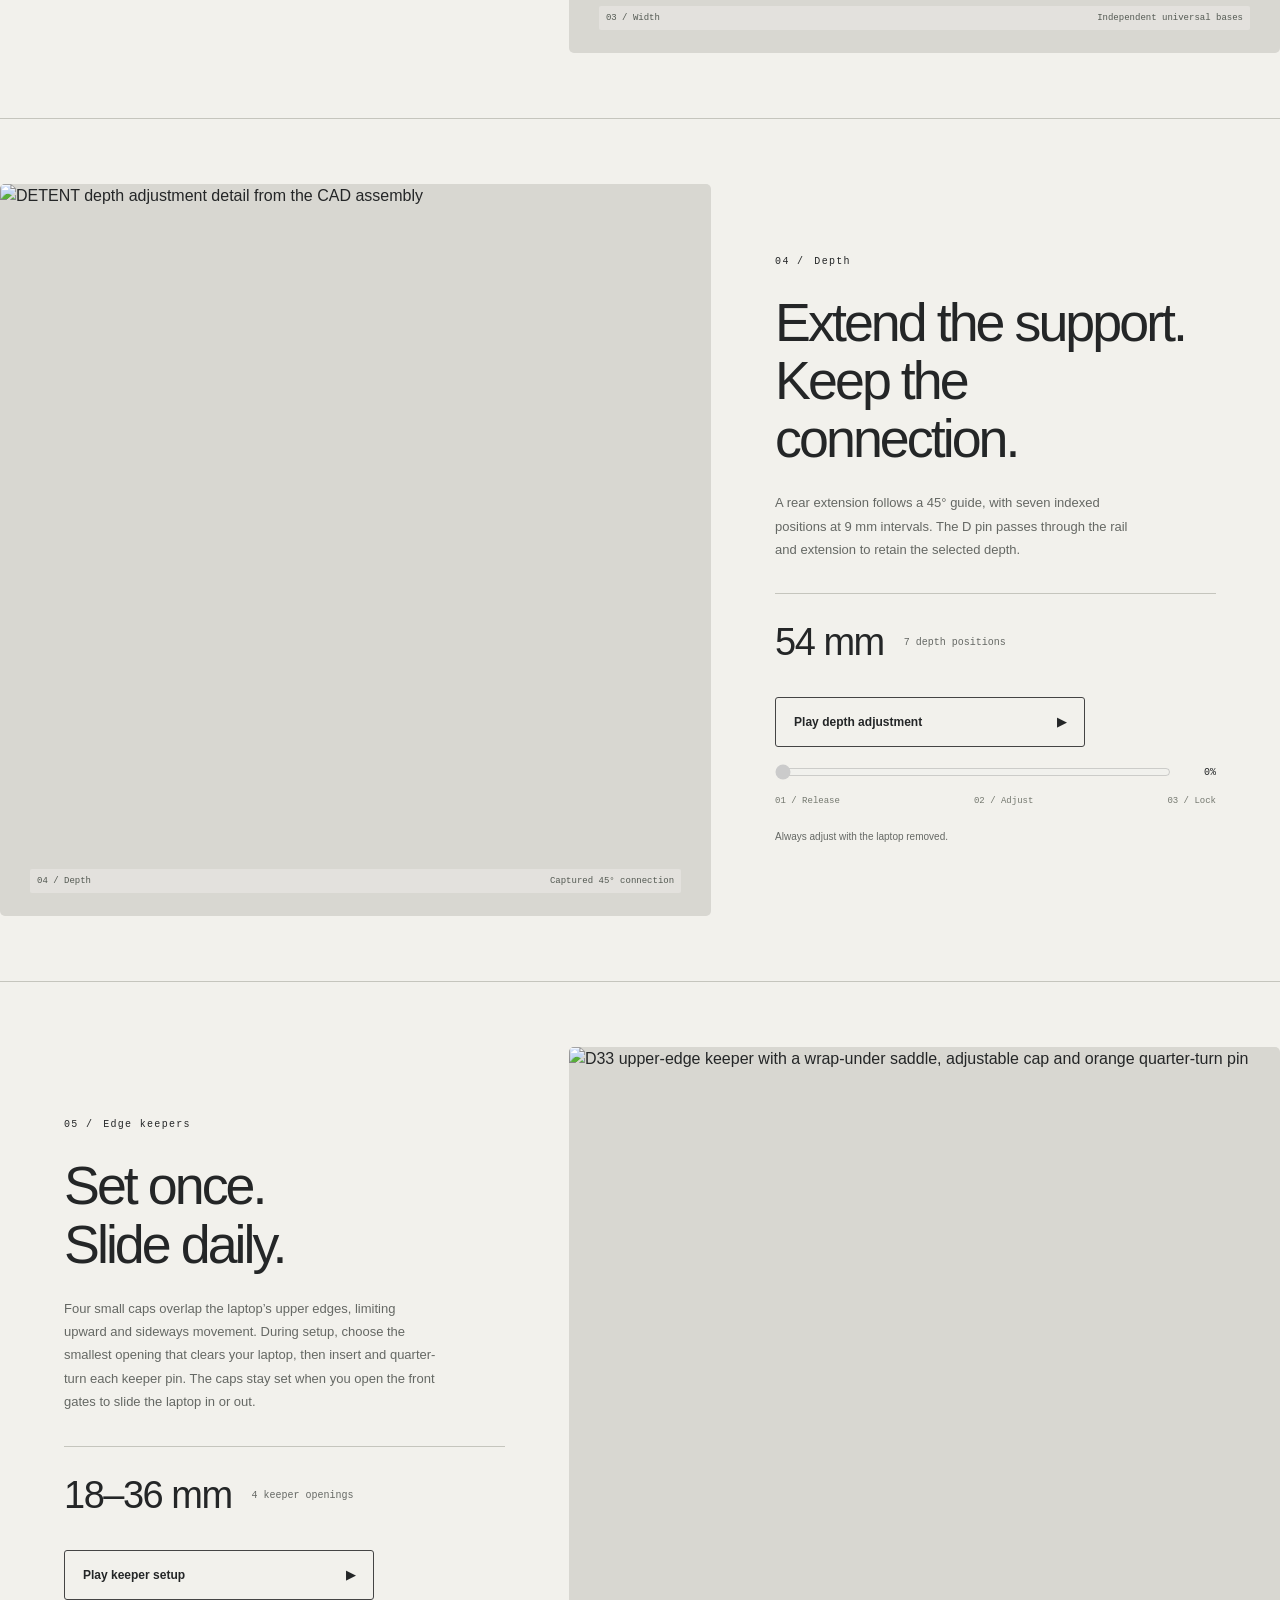
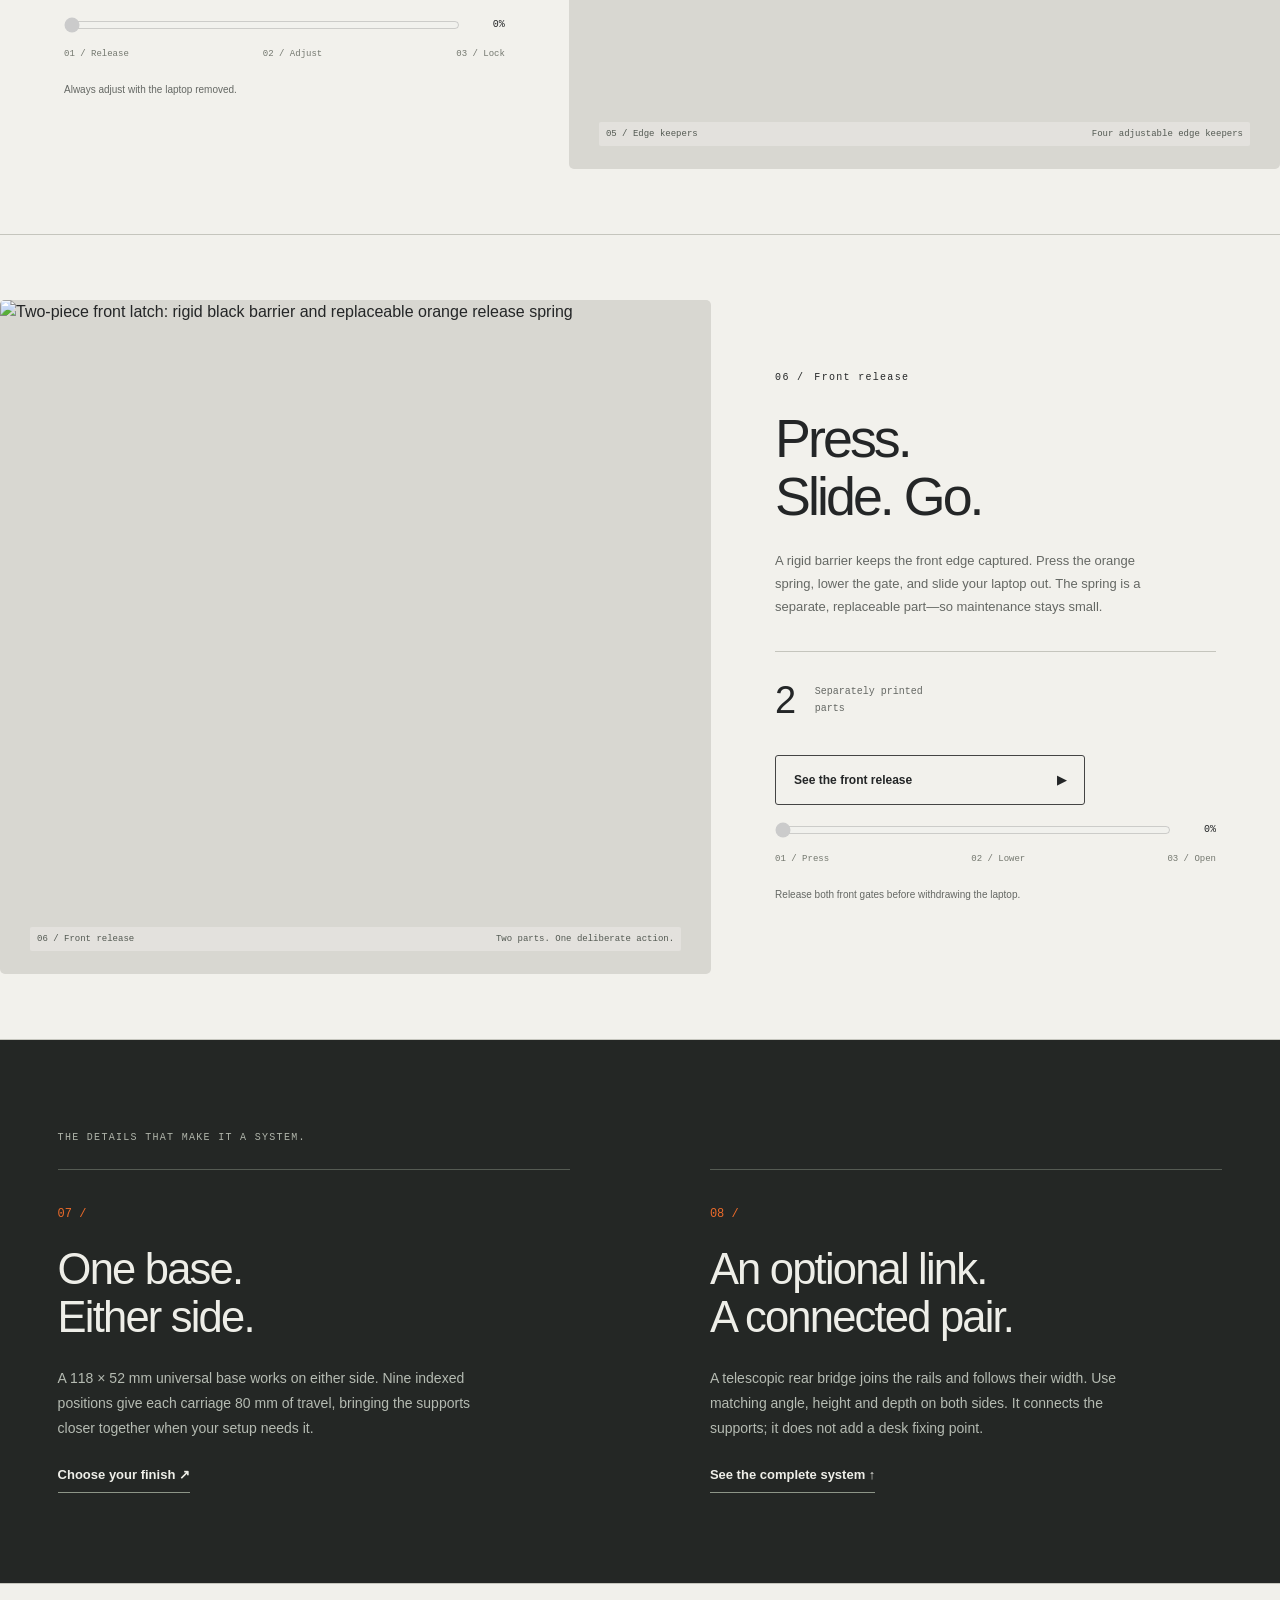
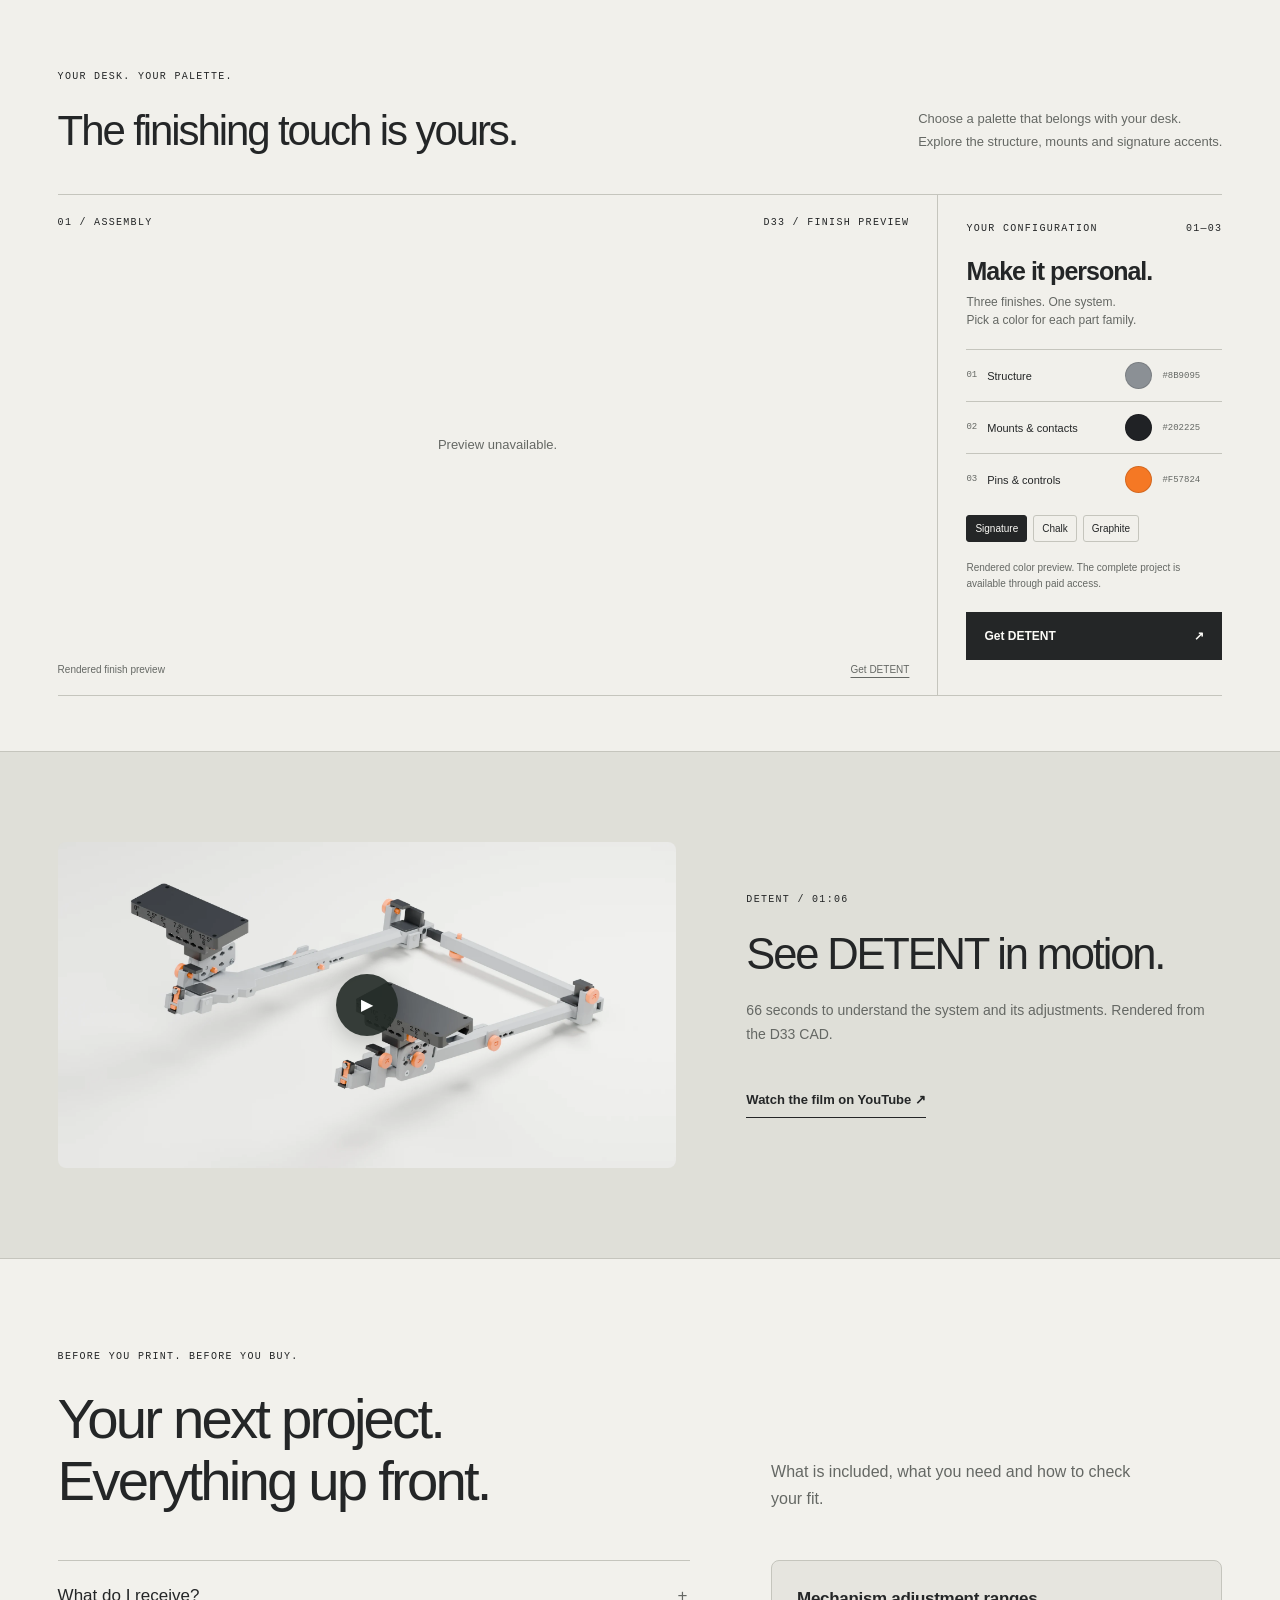
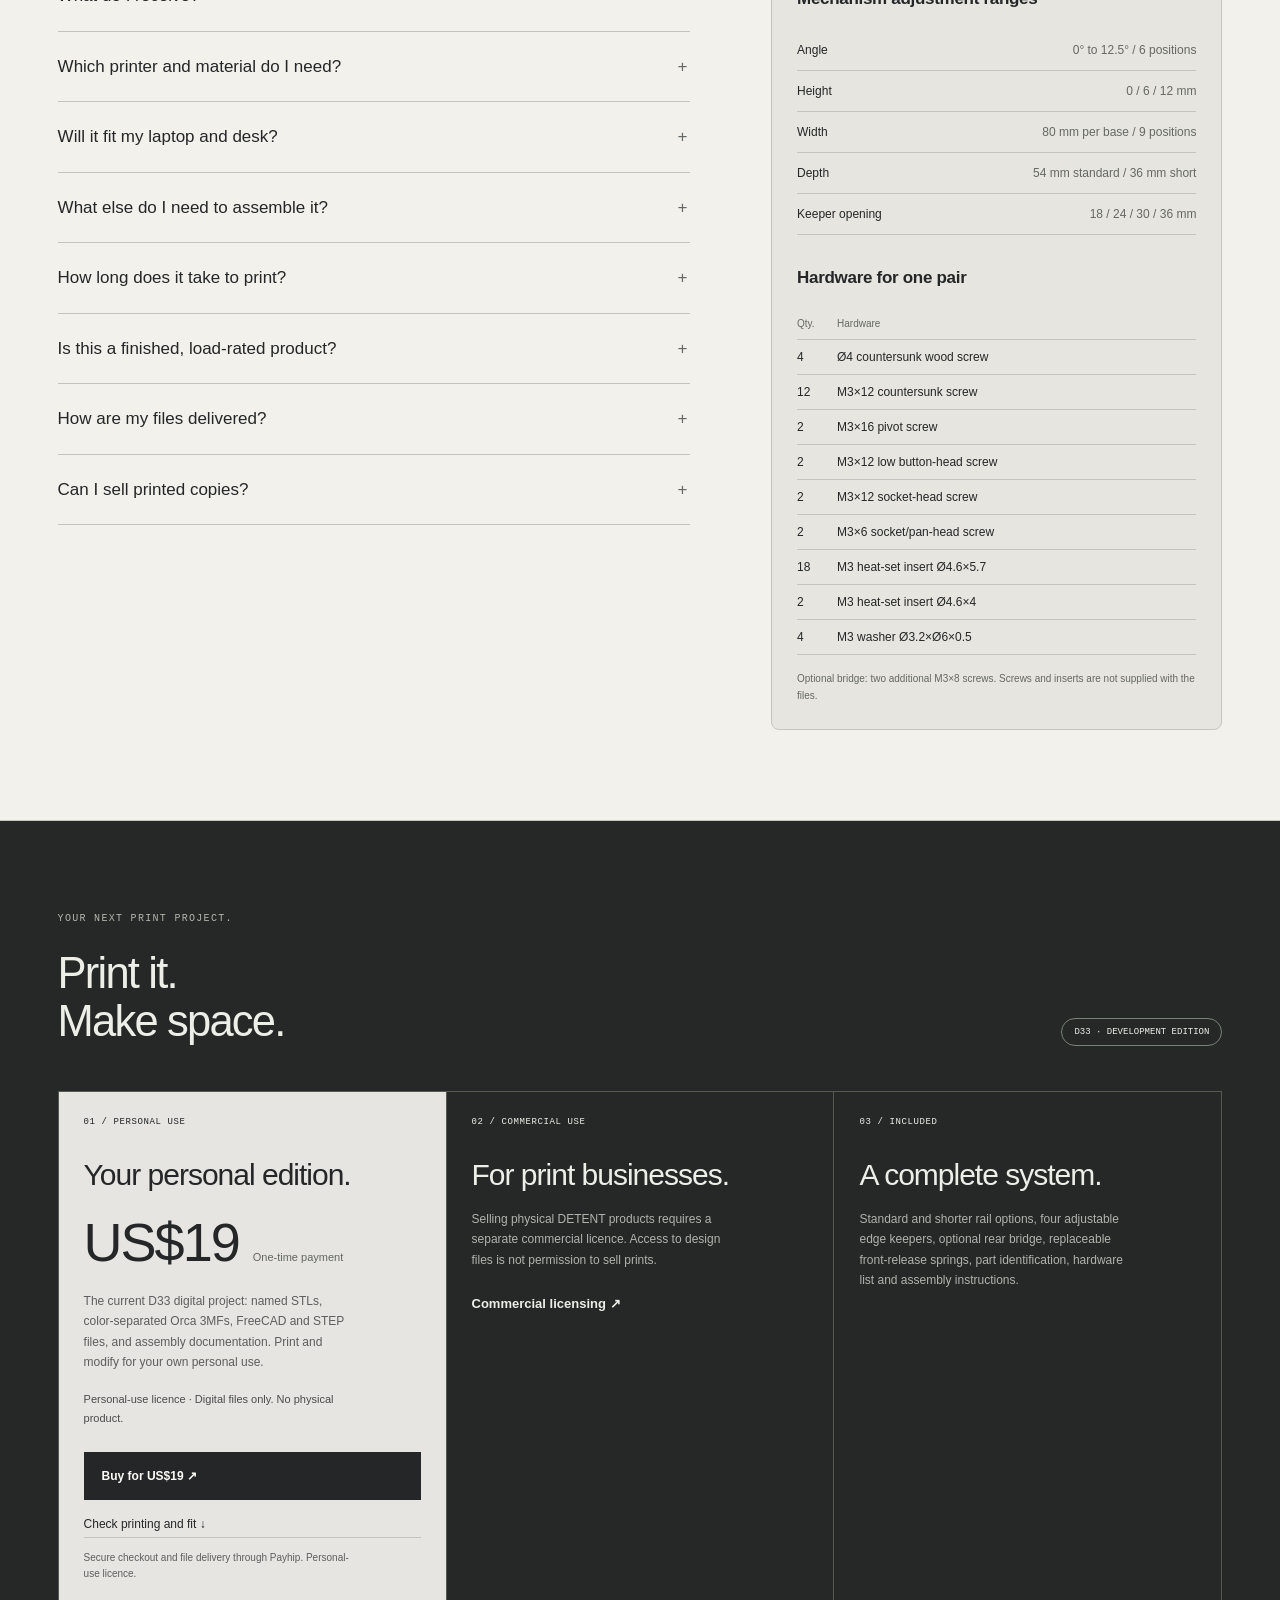
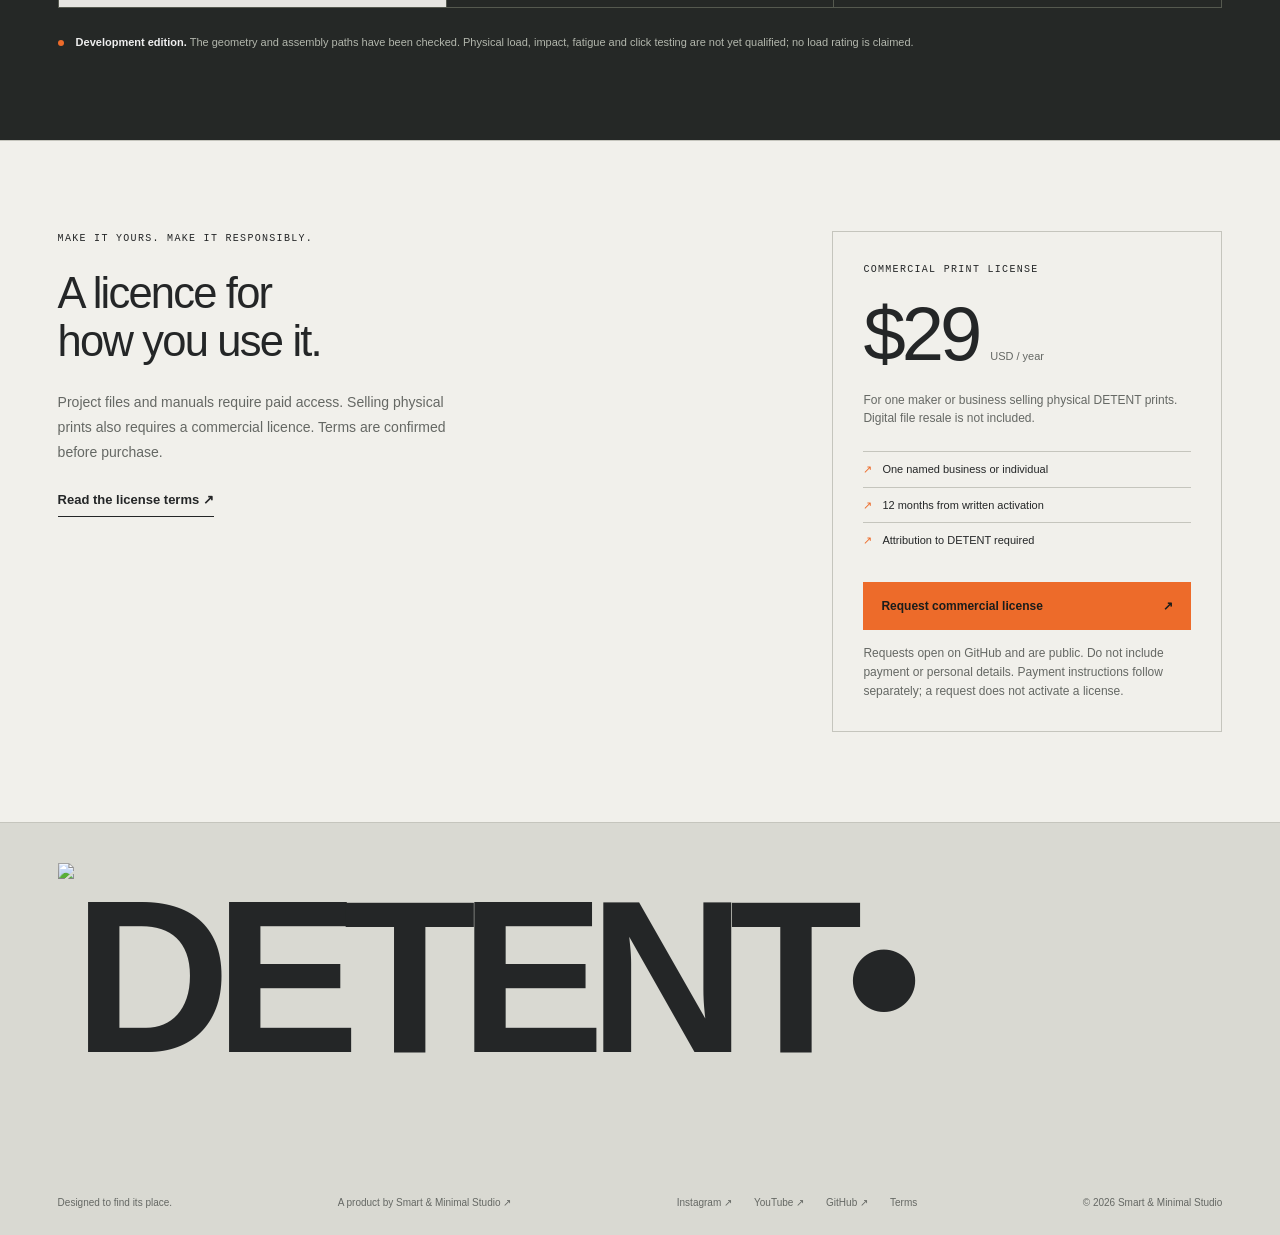
==== commit bbf55bdf: "Clarify D33 purchase requirements and move hosting to Cloudflare" ====
--- a/docs/products/detent/index.html
+++ b/docs/products/detent/index.html
@@ -1,5 +1,5 @@
 <!doctype html>
-<html lang="en"><head><meta charset="utf-8"><meta name="viewport" content="width=device-width,initial-scale=1"><title>DETENT — Room to work.</title><meta name="description" content="A modular, 3D-printable under-desk laptop support. D33 digital project files for US$19, one-time personal use. Explore the adjustments and choose your colors."><meta name="theme-color" content="#e6e5e1"><meta property="og:title" content="DETENT — Room to work."><meta property="og:description" content="Modular laptop support. Four adjustments. Your colors."><meta property="og:image" content="https://smartminimalstudio.github.io/products/detent/assets/renders/hero.webp"><meta property="og:type" content="website"><meta property="og:url" content="https://smartminimalstudio.github.io/products/detent/"><link rel="canonical" href="https://smartminimalstudio.github.io/products/detent/"><link rel="icon" href="assets/icon.svg" type="image/svg+xml"><link rel="stylesheet" href="assets/site.css?v=d33"><script defer src="assets/store-config.js?v=checkout-brand1"></script><script defer src="assets/site.js?v=d33"></script><script defer src="assets/hero.js?v=d33"></script><link rel="stylesheet" href="../../assets/product-brand.css?v=interlock1"><script defer src="../../assets/measurement.js?v=analytics1" data-container="GTM-TQ9M5MBR" data-measurement="G-B96EMNW1M1"></script></head>
+<html lang="en"><head><meta charset="utf-8"><meta name="viewport" content="width=device-width,initial-scale=1"><title>DETENT — Room to work.</title><meta name="description" content="A modular, 3D-printable under-desk laptop support. D33 digital project files for US$19, one-time personal use. Explore the adjustments and choose your colors."><meta name="theme-color" content="#e6e5e1"><meta property="og:title" content="DETENT — Room to work."><meta property="og:description" content="Modular laptop support. Four adjustments. Your colors."><meta property="og:image" content="https://smartminimalstudio.pages.dev/products/detent/assets/renders/hero.webp"><meta property="og:type" content="website"><meta property="og:url" content="https://smartminimalstudio.pages.dev/products/detent/"><link rel="canonical" href="https://smartminimalstudio.pages.dev/products/detent/"><link rel="icon" href="assets/icon.svg" type="image/svg+xml"><link rel="stylesheet" href="assets/site.css?v=d33-sales1"><script defer src="assets/store-config.js?v=checkout-brand1"></script><script defer src="assets/site.js?v=d33-sales1"></script><script defer src="assets/hero.js?v=d33"></script><link rel="stylesheet" href="../../assets/product-brand.css?v=interlock1"><script defer src="../../assets/measurement.js?v=analytics1" data-container="GTM-TQ9M5MBR" data-measurement="G-B96EMNW1M1"></script></head>
 <body class="d33-product"><a class="skip" href="#main" data-i18n="skip">Skip to content</a>
 <header class="header"><a class="brand studio-brand" href="../../" aria-label="Smart &amp; Minimal Studio home"><img src="../../assets/brand/wordmark.svg" alt="Smart &amp; Minimal Studio" width="204" height="50"></a><nav aria-label="Main navigation"><a href="#experience" data-i18n="navExplore">Experience</a><a href="#access" data-i18n="navFiles">Get DETENT · $19</a><a href="#license" data-i18n="navLicense">Licensing</a></nav><div class="header-right"><select id="language" aria-label="Language"><option value="en">EN</option><option value="pt">PT</option></select><a class="header-buy" href="#access" data-i18n="heroNavBuy">Get the project ↗</a></div></header>
 <main id="main"><section class="campaign-hero" id="experience" aria-labelledby="hero-title">
@@ -17,5 +17,5 @@
 <section class="personalize-section hero" id="personalize"><div class="personalize-heading"><div><div class="eyebrow" data-i18n="finishEyebrow">YOUR DESK. YOUR PALETTE.</div><h2 data-i18n="finishTitle">The finishing touch is yours.</h2></div><p data-i18n="finishText">Choose a palette that belongs with your desk.<br>Explore the structure, mounts and signature accents.</p></div><!--CONFIGURATOR_START--><div class="product-lab" id="configuration-stage"><div class="stage"><div class="stage-top"><span class="micro" id="view-label" data-i18n="assemblyLabel">01 / ASSEMBLY</span><span class="micro" data-i18n="actualCad">D33 / FINISH PREVIEW</span></div><canvas id="color-preview" width="1100" height="825" role="img" aria-label="DETENT finish preview"></canvas><div class="loading" id="loading" role="status" data-i18n="loading">Preparing your DETENT…</div><div class="stage-bottom"><span data-i18n="drag">Rendered finish preview</span><a href="#access" data-i18n="getFiles">Get DETENT ↗</a></div></div>
 <aside class="configuration" aria-label="Product configuration"><div class="panel-heading"><span class="micro" data-i18n="configure">YOUR CONFIGURATION</span><span class="micro">01—03</span></div><h2 data-i18n="colorTitle">Make it personal.</h2><p class="muted" data-i18n="colorText">Three finishes. One system.<br>Pick a color for each part family.</p><div class="color-row"><label for="color-gray"><span class="number">01</span><span data-i18n="structure">Structure</span></label><input id="color-gray" type="color" value="#8b9095" aria-label="Structure color"><output id="hex-gray">#8B9095</output></div><div class="color-row"><label for="color-black"><span class="number">02</span><span data-i18n="mounts">Mounts & contacts</span></label><input id="color-black" type="color" value="#202225" aria-label="Mounts and contacts color"><output id="hex-black">#202225</output></div><div class="color-row"><label for="color-orange"><span class="number">03</span><span data-i18n="controls">Pins & controls</span></label><input id="color-orange" type="color" value="#f57824" aria-label="Pins and controls color"><output id="hex-orange">#F57824</output></div><div class="presets" role="group" aria-label="Color presets"><button data-preset="signature" class="chosen" aria-pressed="true">Signature</button><button data-preset="chalk" aria-pressed="false">Chalk</button><button data-preset="graphite" aria-pressed="false">Graphite</button></div><p class="fine" data-i18n="colorNote">Rendered color preview. The complete project is available through paid access.</p><a class="button dark" href="#access"><span data-i18n="getFiles">Get DETENT</span><span>↗</span></a></aside></div>
 <!--CONFIGURATOR_END--></section>
-<section class="downloads section" id="access"><div class="section-top"><div><div class="eyebrow" data-i18n="filesEyebrow">YOUR NEXT PRINT PROJECT.</div><h2 data-i18n="filesTitle">Print it.<br>Make space.</h2></div><span class="pill" data-i18n="prototype">D33 · DEVELOPMENT EDITION</span></div><div class="download-grid"><article class="download featured"><div class="download-top">01 / PERSONAL USE</div><h3 data-i18n="fullScale">Your personal edition.</h3><div class="personal-price" aria-label="19 US dollars"><strong>US$19</strong><span data-i18n="oneTime">One-time payment</span></div><p data-i18n="fullText">The current D33 digital project: named STLs, color-separated Orca 3MFs, FreeCAD and STEP files, and assembly documentation. Print and modify for your own personal use.</p><p class="digital-note" data-i18n="digitalOnly">Personal-use licence · Digital files only. No physical product.</p><a id="personal-buy" class="button dark" href="https://payhip.com/buy?link=pT3IL" rel="noopener" data-i18n="buyPersonal">Buy for US$19 ↗</a><p id="purchase-status" class="purchase-status" role="status" data-i18n="purchaseReady">Secure checkout and file delivery through Payhip. Personal-use licence.</p></article><article class="download"><div class="download-top">02 / COMMERCIAL USE</div><h3 data-i18n="halfScale">For print businesses.</h3><p data-i18n="halfText">Selling physical DETENT products requires a separate commercial licence. Access to design files is not permission to sell prints.</p><a class="text-link" href="#license" data-i18n="commercialDetails">Commercial licensing ↗</a></article><article class="download"><div class="download-top">03 / INCLUDED</div><h3 data-i18n="sourceTitle">A complete system.</h3><p data-i18n="sourceText">Standard and shorter rail options, four adjustable edge keepers, optional rear bridge, replaceable front-release springs, part identification, hardware list and assembly instructions.</p></article></div><div class="prototype-note"><span class="signal"></span><p data-i18n="prototypeNote"><strong>Development edition.</strong> The geometry and assembly paths have been checked. Physical load, impact, fatigue and click testing are not yet qualified; no load rating is claimed.</p></div></section><section class="licensing section" id="license"><div class="license-intro"><div class="eyebrow" data-i18n="licenseEyebrow">MAKE IT YOURS. MAKE IT RESPONSIBLY.</div><h2 data-i18n="licenseTitle">A licence for<br>how you use it.</h2><p data-i18n="licenseText">Project files and manuals require paid access. Selling physical prints also requires a commercial licence. Terms are confirmed before purchase.</p><a class="text-link" href="terms.html" data-i18n="termsLink">Read the license terms ↗</a></div><div class="license-offer"><div class="micro" data-i18n="commercial">COMMERCIAL PRINT LICENSE</div><div class="price">$29<span data-i18n="perYear">USD / year</span></div><p data-i18n="offerText">For one maker or business selling physical DETENT prints. Digital file resale is not included.</p><ul><li data-i18n="offer1">One named business or individual</li><li data-i18n="offer2">12 months from written activation</li><li data-i18n="offer3">Attribution to DETENT required</li></ul><a id="commercial-cta" class="button orange" href="https://github.com/smartminimalstudio/detent/issues/new?template=commercial-license.yml"><span data-i18n="requestLicense">Request commercial license</span><span>↗</span></a><p class="fine" data-i18n="checkoutNote">Requests open on GitHub and are public. Do not include payment or personal details. Payment instructions follow separately; a request does not activate a license.</p></div></section>
+<section class="product-film section"><a class="film-image" href="https://www.youtube.com/watch?v=-d92CmBVclo" target="_blank" rel="noopener" aria-label="Watch the DETENT product film on YouTube"><img src="assets/renders/studio.webp?v=d33" width="2200" height="1160" alt="Complete DETENT D33 support in gray, black and orange" loading="lazy"><span aria-hidden="true">▶</span></a><div><div class="eyebrow">DETENT / 01:06</div><h2 data-i18n="filmTitle">See DETENT in motion.</h2><p data-i18n="filmText">66 seconds to understand the system and its adjustments. Rendered from the D33 CAD.</p><a class="text-link" href="https://www.youtube.com/watch?v=-d92CmBVclo" target="_blank" rel="noopener" data-i18n="filmLink">Watch the film on YouTube ↗</a></div></section><section class="buy-guide section" id="buy-guide" aria-labelledby="buy-guide-title"><div class="guide-heading"><div><div class="eyebrow" data-i18n="buyGuideLabel">BEFORE YOU PRINT. BEFORE YOU BUY.</div><h2 id="buy-guide-title" data-i18n="buyGuideTitle">Your next project.<br>Everything up front.</h2></div><p data-i18n="buyGuideIntro">What is included, what you need and how to check your fit.</p></div><div class="guide-layout"><div class="guide-questions"><details><summary data-i18n="faqQ0">What do I receive?</summary><p data-i18n="faqA0">38 named STL models, five color-separated OrcaSlicer 3MF projects, FreeCAD and STEP files, English and Portuguese assembly PDFs, a hardware list and an offline assembly viewer. The standard support uses 44 printed pieces; optional parts are additional.</p></details><details><summary data-i18n="faqQ1">Which printer and material do I need?</summary><p data-i18n="faqA1">The standard projects target a 260 × 260 × 260 mm build volume. Use PETG, a 0.4 mm nozzle and 0.20 mm layers. A shorter rail STL is included for the A1 mini, with less depth adjustment. Select your actual printer and filament profile before slicing; keep functional parts at 100% scale.</p></details><details><summary data-i18n="faqQ2">Will it fit my laptop and desk?</summary><p data-i18n="faqA2">Fit is determined by the closed laptop dimensions, feet, vents, ports and the entire insertion path beneath your desk lip and crossbar. Indexed adjustment ranges below describe the mechanism, not a guaranteed laptop size range. Keeper openings are 18, 24, 30 or 36 mm: they must clear the shell and overlap its edges without squeezing. DETENT is not a port-specific dock and has no integrated USB connector.</p></details><details><summary data-i18n="faqQ3">What else do I need to assemble it?</summary><p data-i18n="faqA3">Printed parts, screws, heat-set inserts and tools are not supplied. The hardware list below is for one complete pair; the rear bridge is optional. You will need calipers, suitable drilling tools, 2 mm and 2.5 mm hex keys and a heat-set insertion tool. Choose wood-screw length and pilot holes for your actual desktop thickness and material.</p></details><details><summary data-i18n="faqQ4">How long does it take to print?</summary><p data-i18n="faqA4">Print time and filament consumption depend on your printer, profiles, infill, colors and optional parts. There is no measured production estimate yet. Slice the supplied projects with your actual settings for an estimate before starting a full kit. Fit-test coupons are included to check interfaces first.</p></details><details><summary data-i18n="faqQ5">Is this a finished, load-rated product?</summary><p data-i18n="faqA5">D33 is a development edition. CAD geometry and sampled assembly paths have been checked; physical fit, click, load, impact, creep and fatigue qualification are pending. No load rating is declared. The images and films show the actual CAD geometry, not physical test footage. Test assembly and retention with a suitable surrogate before loading a laptop.</p></details><details><summary data-i18n="faqQ6">How are my files delivered?</summary><p data-i18n="faqA6">Payhip handles checkout and digital delivery. After a completed order, use the download page and the receipt email to access your ZIP. Extract it and open START_HERE.txt. Files and manuals require paid access; nothing is shipped. For order or download help, use the seller-contact option on your Payhip receipt.</p></details><details><summary data-i18n="faqQ7">Can I sell printed copies?</summary><p data-i18n="faqA7">The US$19 purchase is for personal use and private modifications. Selling physical prints requires a separately activated US$29/year commercial licence. Neither licence permits redistributing or reselling the digital files. Read the licence terms before purchasing.</p></details></div><aside class="guide-specs" aria-label="Project specifications"><h3 data-i18n="rangesTitle">Mechanism adjustment ranges</h3><dl><div><dt data-i18n="rangeName0">Angle</dt><dd data-i18n="rangeValue0">0° to 12.5° / 6 positions</dd></div><div><dt data-i18n="rangeName1">Height</dt><dd data-i18n="rangeValue1">0 / 6 / 12 mm</dd></div><div><dt data-i18n="rangeName2">Width</dt><dd data-i18n="rangeValue2">80 mm per base / 9 positions</dd></div><div><dt data-i18n="rangeName3">Depth</dt><dd data-i18n="rangeValue3">54 mm standard / 36 mm short</dd></div><div><dt data-i18n="rangeName4">Keeper opening</dt><dd data-i18n="rangeValue4">18 / 24 / 30 / 36 mm</dd></div></dl><h3 data-i18n="hardwareTitle">Hardware for one pair</h3><table><thead><tr><th scope="col" data-i18n="hardwareQty">Qty.</th><th scope="col" data-i18n="hardwareItem">Hardware</th></tr></thead><tbody><tr><td>4</td><td data-i18n="hardwareName0">Ø4 countersunk wood screw</td></tr><tr><td>12</td><td data-i18n="hardwareName1">M3×12 countersunk screw</td></tr><tr><td>2</td><td data-i18n="hardwareName2">M3×16 pivot screw</td></tr><tr><td>2</td><td data-i18n="hardwareName3">M3×12 low button-head screw</td></tr><tr><td>2</td><td data-i18n="hardwareName4">M3×12 socket-head screw</td></tr><tr><td>2</td><td data-i18n="hardwareName5">M3×6 socket/pan-head screw</td></tr><tr><td>18</td><td data-i18n="hardwareName6">M3 heat-set insert Ø4.6×5.7</td></tr><tr><td>2</td><td data-i18n="hardwareName7">M3 heat-set insert Ø4.6×4</td></tr><tr><td>4</td><td data-i18n="hardwareName8">M3 washer Ø3.2×Ø6×0.5</td></tr></tbody></table><p class="fine" data-i18n="hardwareNote">Optional bridge: two additional M3×8 screws. Screws and inserts are not supplied with the files.</p></aside></div></section><section class="downloads section" id="access"><div class="section-top"><div><div class="eyebrow" data-i18n="filesEyebrow">YOUR NEXT PRINT PROJECT.</div><h2 data-i18n="filesTitle">Print it.<br>Make space.</h2></div><span class="pill" data-i18n="prototype">D33 · DEVELOPMENT EDITION</span></div><div class="download-grid"><article class="download featured"><div class="download-top">01 / PERSONAL USE</div><h3 data-i18n="fullScale">Your personal edition.</h3><div class="personal-price" aria-label="19 US dollars"><strong>US$19</strong><span data-i18n="oneTime">One-time payment</span></div><p data-i18n="fullText">The current D33 digital project: named STLs, color-separated Orca 3MFs, FreeCAD and STEP files, and assembly documentation. Print and modify for your own personal use.</p><p class="digital-note" data-i18n="digitalOnly">Personal-use licence · Digital files only. No physical product.</p><a id="personal-buy" class="button dark" href="https://payhip.com/buy?link=pT3IL" rel="noopener" data-i18n="buyPersonal">Buy for US$19 ↗</a><a class="purchase-fit-link" href="#buy-guide" data-i18n="guideLink">Check printing and fit ↓</a><p id="purchase-status" class="purchase-status" role="status" data-i18n="purchaseReady">Secure checkout and file delivery through Payhip. Personal-use licence.</p></article><article class="download"><div class="download-top">02 / COMMERCIAL USE</div><h3 data-i18n="halfScale">For print businesses.</h3><p data-i18n="halfText">Selling physical DETENT products requires a separate commercial licence. Access to design files is not permission to sell prints.</p><a class="text-link" href="#license" data-i18n="commercialDetails">Commercial licensing ↗</a></article><article class="download"><div class="download-top">03 / INCLUDED</div><h3 data-i18n="sourceTitle">A complete system.</h3><p data-i18n="sourceText">Standard and shorter rail options, four adjustable edge keepers, optional rear bridge, replaceable front-release springs, part identification, hardware list and assembly instructions.</p></article></div><div class="prototype-note"><span class="signal"></span><p data-i18n="prototypeNote"><strong>Development edition.</strong> The geometry and assembly paths have been checked. Physical load, impact, fatigue and click testing are not yet qualified; no load rating is claimed.</p></div></section><section class="licensing section" id="license"><div class="license-intro"><div class="eyebrow" data-i18n="licenseEyebrow">MAKE IT YOURS. MAKE IT RESPONSIBLY.</div><h2 data-i18n="licenseTitle">A licence for<br>how you use it.</h2><p data-i18n="licenseText">Project files and manuals require paid access. Selling physical prints also requires a commercial licence. Terms are confirmed before purchase.</p><a class="text-link" href="terms.html" data-i18n="termsLink">Read the license terms ↗</a></div><div class="license-offer"><div class="micro" data-i18n="commercial">COMMERCIAL PRINT LICENSE</div><div class="price">$29<span data-i18n="perYear">USD / year</span></div><p data-i18n="offerText">For one maker or business selling physical DETENT prints. Digital file resale is not included.</p><ul><li data-i18n="offer1">One named business or individual</li><li data-i18n="offer2">12 months from written activation</li><li data-i18n="offer3">Attribution to DETENT required</li></ul><a id="commercial-cta" class="button orange" href="https://github.com/smartminimalstudio/detent/issues/new?template=commercial-license.yml"><span data-i18n="requestLicense">Request commercial license</span><span>↗</span></a><p class="fine" data-i18n="checkoutNote">Requests open on GitHub and are public. Do not include payment or personal details. Payment instructions follow separately; a request does not activate a license.</p></div></section>
 </main><footer><div class="footer-brand"><img src="assets/brand/detent.svg" alt="DETENT•" width="1195" height="304"></div><div class="footer-bottom"><p data-i18n="footer">Designed to find its place.</p><a class="studio-endorsement" href="../../">A product by Smart &amp; Minimal Studio ↗</a><div><a href="https://www.instagram.com/smartminimalstudio.design/" target="_blank" rel="noopener">Instagram ↗</a><a href="https://www.youtube.com/@smartminimalstudio" target="_blank" rel="noopener">YouTube ↗</a><a href="https://github.com/smartminimalstudio/detent">GitHub ↗</a><a href="terms.html" data-i18n="terms">Terms</a></div><span>© 2026 Smart &amp; Minimal Studio</span></div></footer></body></html>
--- a/docs/products/detent/assets/site.css
+++ b/docs/products/detent/assets/site.css
@@ -26,3 +26,6 @@
 @media(max-width:700px){.d33-product .header{height:68px;padding:0 20px}.d33-product .header nav{display:none}.d33-product .brand img{width:135px}.campaign-hero{height:auto;max-height:none;min-height:0;padding-bottom:85px;display:flex;flex-direction:column}.campaign-copy{padding:39px 22px 20px;width:100%;order:0}.campaign-copy .eyebrow{font-size:9px;letter-spacing:1.4px;margin-bottom:24px}.campaign-copy h1{font-size:clamp(64px,18vw,94px);line-height:.93}.campaign-lead{font-size:15px;max-width:340px;margin-top:24px}.campaign-actions{margin-top:22px;gap:20px}.campaign-actions .button{font-size:12px;min-height:46px;padding:12px 16px}.hero-digital{font-size:11px;margin-top:13px}.hero-media{position:relative;inset:auto;height:330px;width:100%;order:1;overflow:hidden}.hero-media img,.hero-media canvas{object-fit:contain;object-position:center;background:#24282a}.hero-shade{display:none}.hero-interaction{bottom:20px;left:22px;right:22px;gap:15px;flex-wrap:wrap;font-size:10px}.hero-scrub{gap:11px;flex:1}.hero-scrub input{min-width:90px;width:100%}.hero-interaction output{display:none}.hero-interaction button{min-width:71px;padding:10px 12px}.d33-product .system-overview{padding-top:65px}.d33-product .feature-section{padding-top:35px;padding-bottom:35px}.campaign-hero .hero-context{display:none}}
 @media(prefers-reduced-motion:reduce){html{scroll-behavior:auto}.campaign-hero *{transition:none!important}}
 @media(max-width:700px){.campaign-copy{padding-top:30px;padding-bottom:4px}.hero-media{height:290px}.campaign-hero{padding-bottom:67px}.hero-interaction{bottom:18px}}
+
+/* Purchase guide: factual D33 information from the assembly manual. */
+.buy-guide{background:#f2f1ec;scroll-margin-top:30px}.guide-heading{display:grid;grid-template-columns:1.4fr 1fr;gap:7%;align-items:end;margin-bottom:48px}.guide-heading h2{font-size:clamp(36px,4.4vw,66px);letter-spacing:-.05em}.guide-heading p{color:var(--muted);max-width:370px;line-height:1.7}.guide-layout{display:grid;grid-template-columns:1.4fr 1fr;gap:7%;align-items:start}.guide-questions details{border-top:1px solid var(--line)}.guide-questions details:last-child{border-bottom:1px solid var(--line)}.guide-questions summary{font-size:17px;line-height:1.5;padding:22px 28px 22px 0;cursor:pointer;position:relative;list-style:none}.guide-questions summary::-webkit-details-marker{display:none}.guide-questions summary:after{content:'+';position:absolute;right:2px;top:22px;color:var(--muted)}.guide-questions details[open] summary:after{content:'−'}.guide-questions details p{font-size:14px;line-height:1.85;color:var(--muted);padding:0 24px 24px 0;margin:0}.guide-specs{background:#e6e5df;border:1px solid var(--line);border-radius:8px;padding:25px}.guide-specs h3{font-size:17px;letter-spacing:-.3px;margin:0 0 18px}.guide-specs h3:not(:first-child){margin-top:30px}.guide-specs dl{margin:0}.guide-specs dl>div{display:flex;justify-content:space-between;gap:15px;border-bottom:1px solid var(--line);padding:11px 0;font-size:12px;line-height:1.5}.guide-specs dd{margin:0;text-align:right;color:var(--muted)}.guide-specs table{border-collapse:collapse;width:100%;font-size:12px;line-height:1.5}.guide-specs td,.guide-specs th{padding:8px 0;text-align:left;border-bottom:1px solid var(--line);font-weight:400}.guide-specs th{font-size:10px;color:var(--muted)}.guide-specs td:first-child{width:40px}.guide-specs .fine{margin-top:15px;line-height:1.7}.product-film{display:grid;grid-template-columns:1.3fr 1fr;gap:6%;align-items:center;background:#dfdfd8}.product-film h2{font-size:clamp(32px,3.4vw,52px);letter-spacing:-.05em}.product-film p{font-size:14px;color:var(--muted);line-height:1.7;margin:20px 0}.film-image{display:block;position:relative;border-radius:8px;overflow:hidden}.film-image img{display:block;width:100%;height:auto}.film-image>span{position:absolute;left:50%;top:50%;transform:translate(-50%,-50%);width:62px;height:62px;border-radius:50%;background:#222a25e6;color:#fff;display:grid;place-items:center;box-shadow:0 6px 22px #0003}.purchase-fit-link{display:inline-block;margin-top:15px;font-size:12px;border-bottom:1px solid var(--line);padding-bottom:4px}summary:focus-visible,.film-image:focus-visible{outline:3px solid var(--orange);outline-offset:4px}@media(max-width:700px){.guide-heading,.guide-layout,.product-film{grid-template-columns:1fr;gap:30px}.guide-heading{margin-bottom:28px}.guide-questions summary{font-size:16px;padding-top:20px;padding-bottom:20px}.guide-specs{padding:22px}.product-film{gap:28px}.guide-heading p{margin:0}}
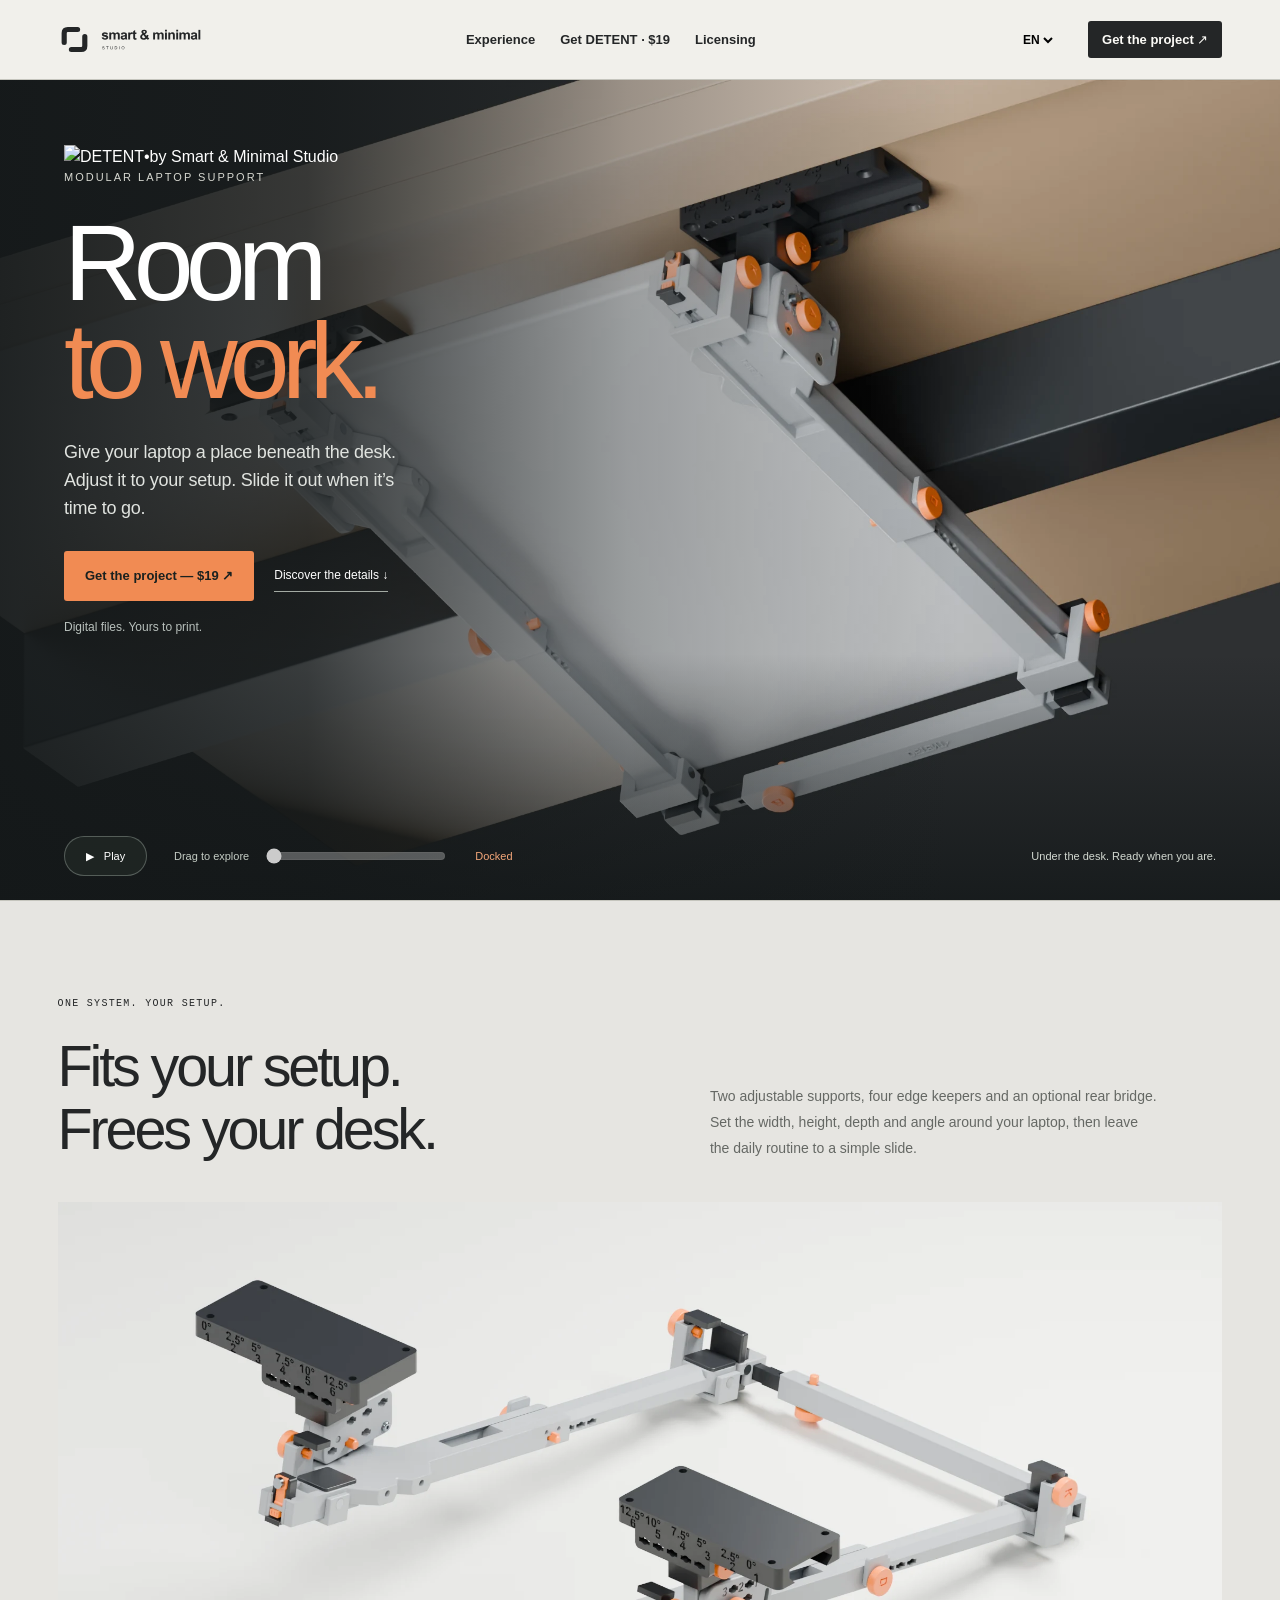
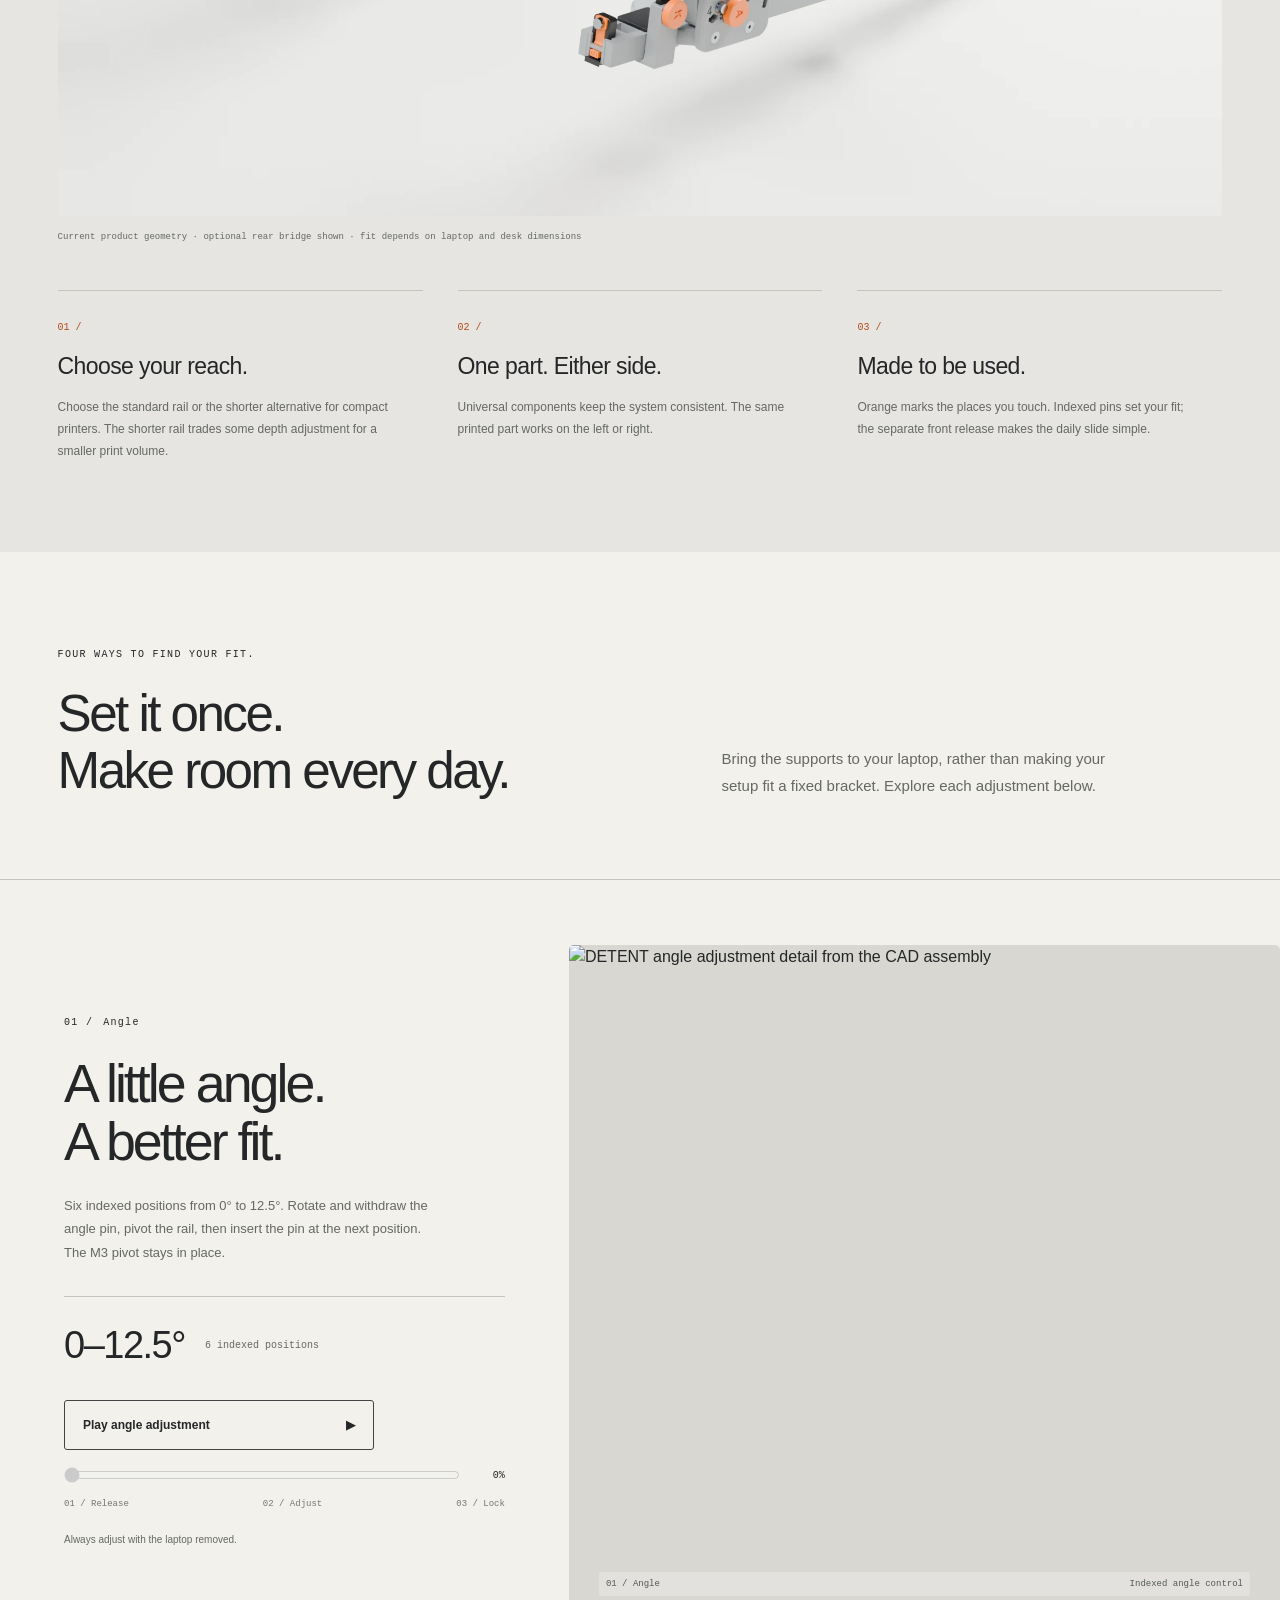
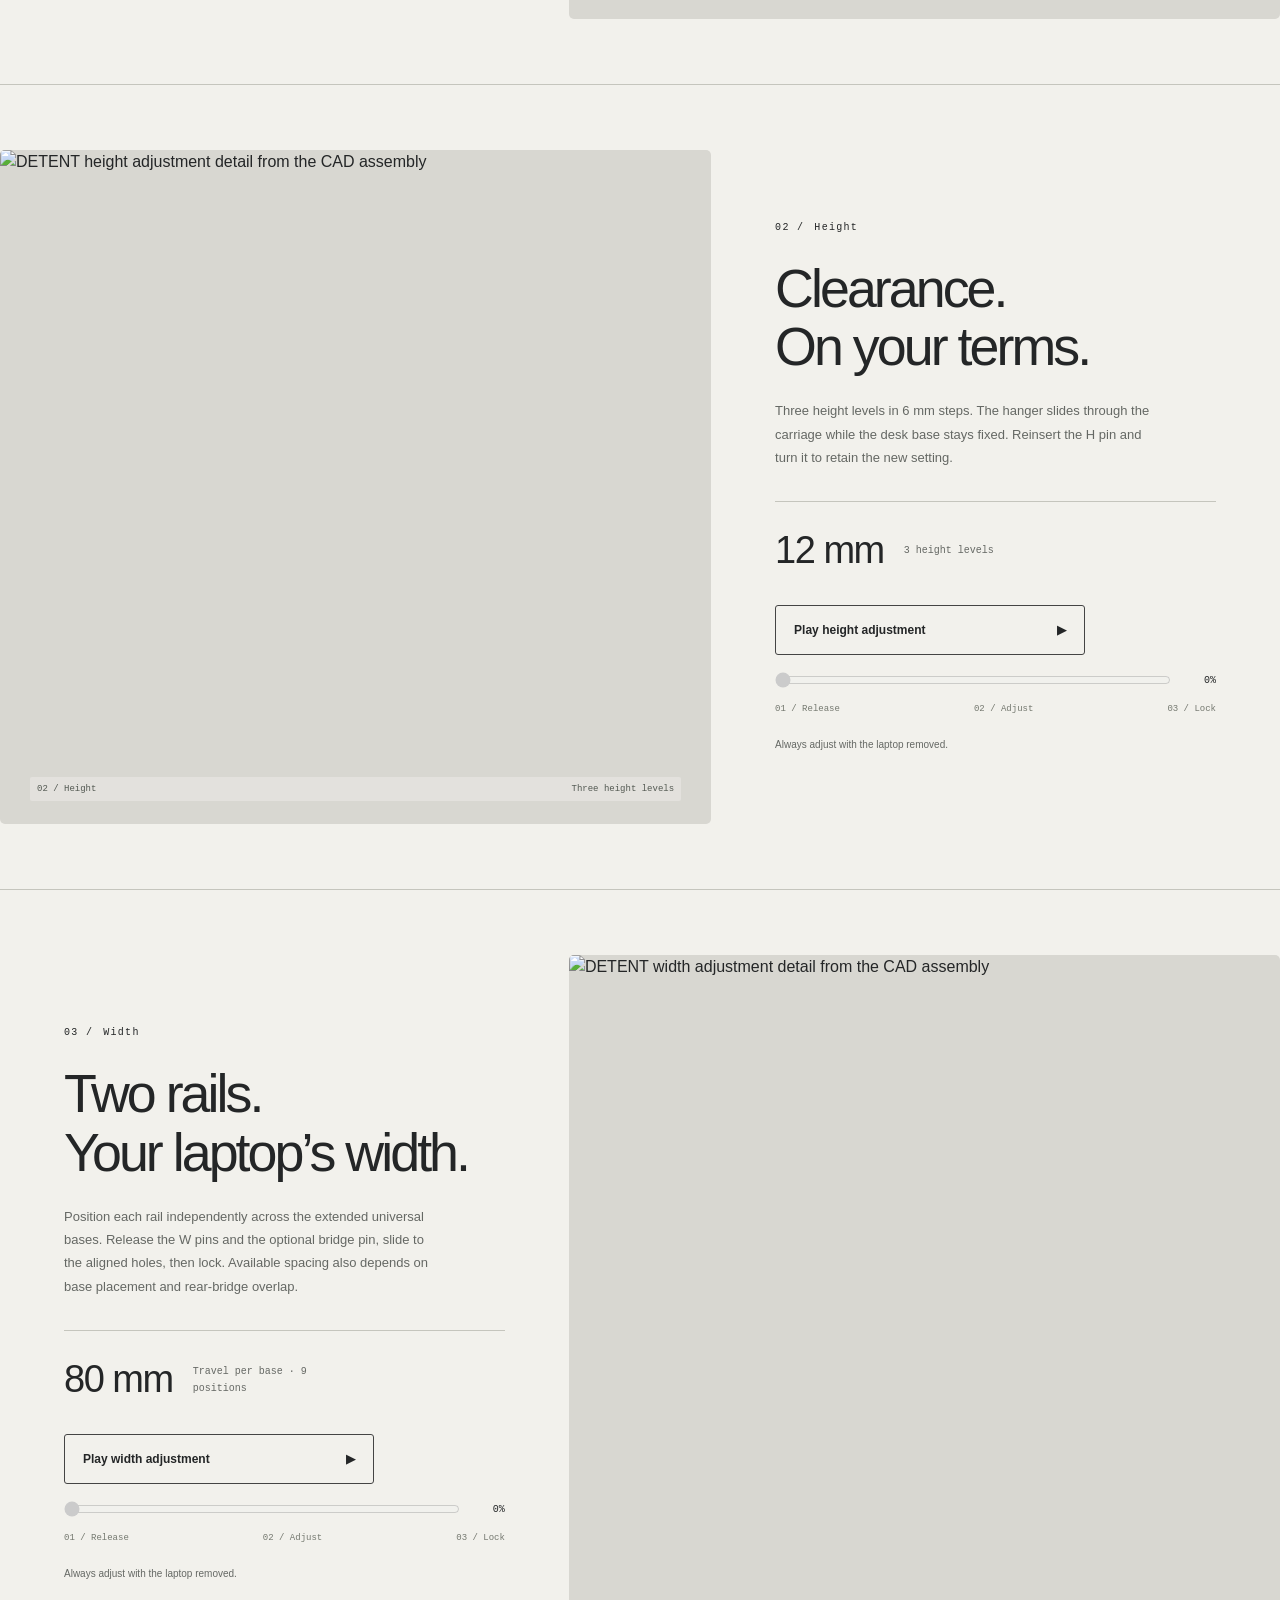
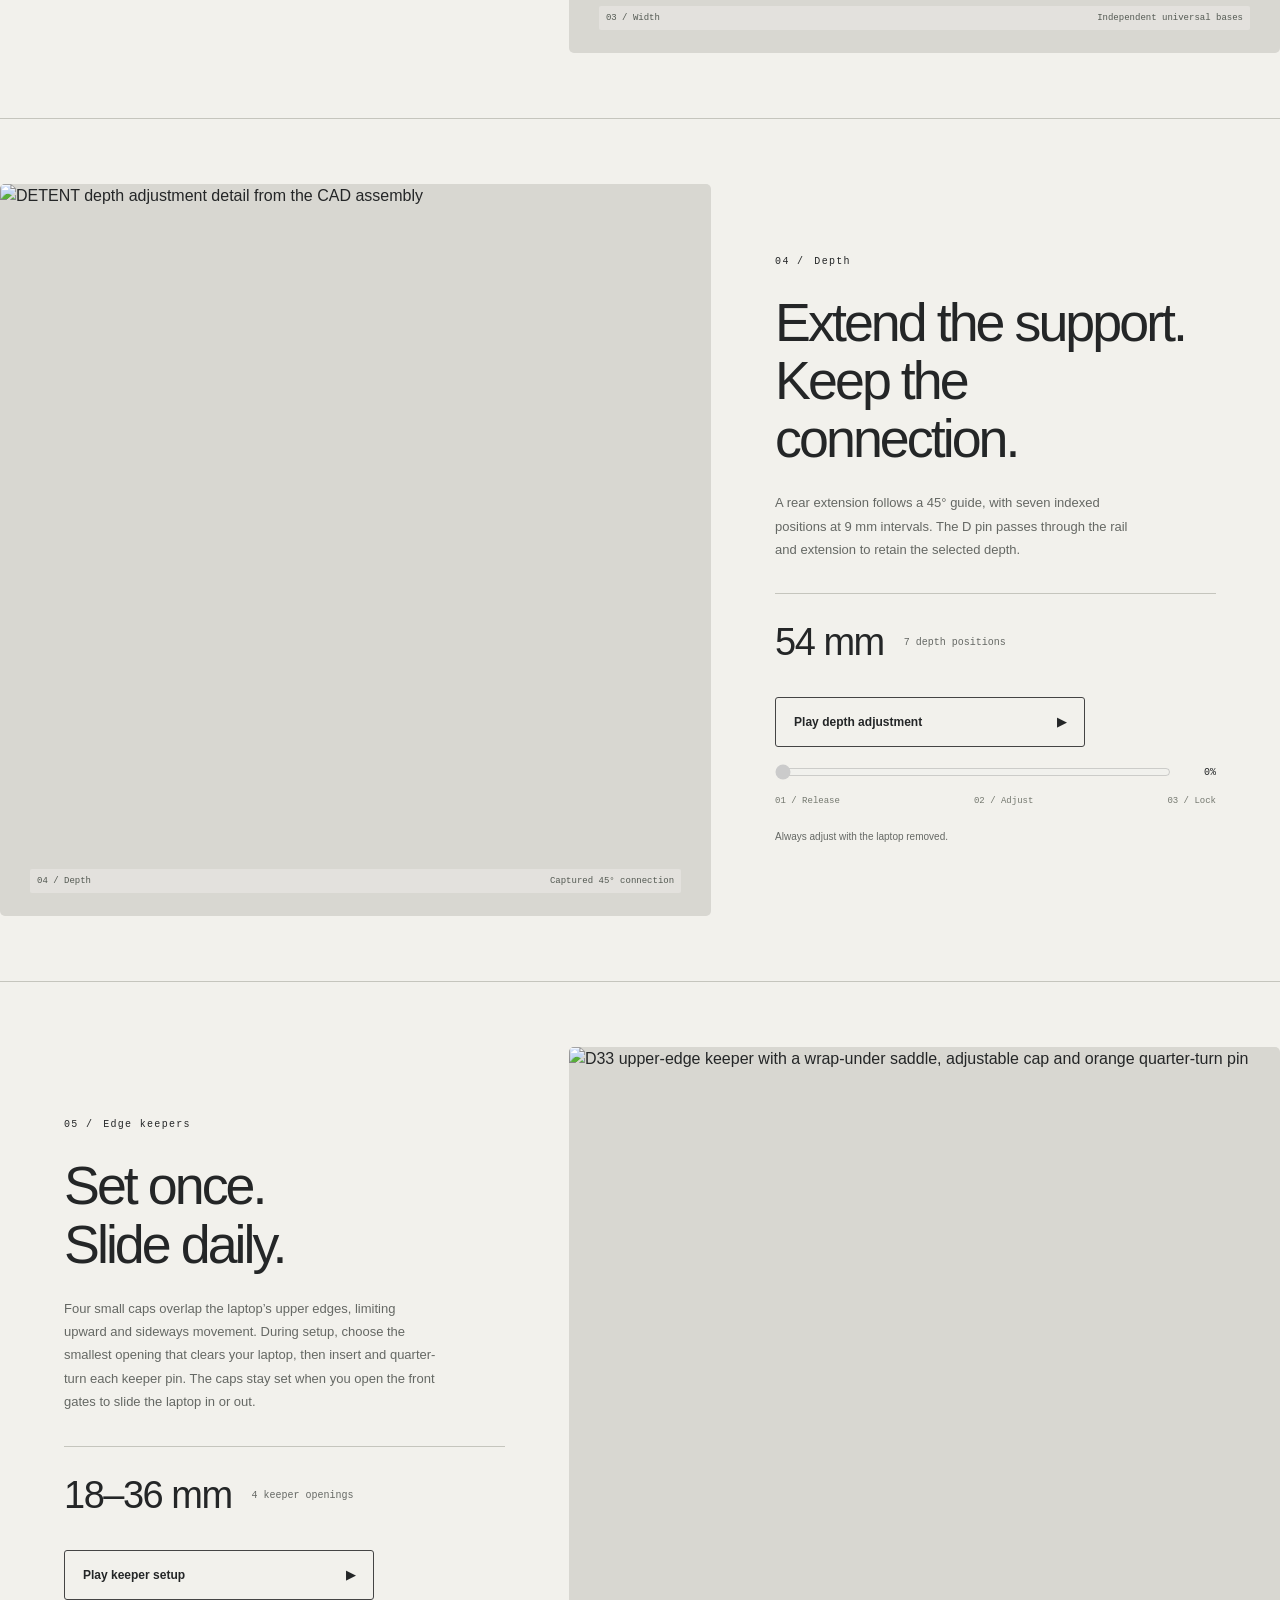
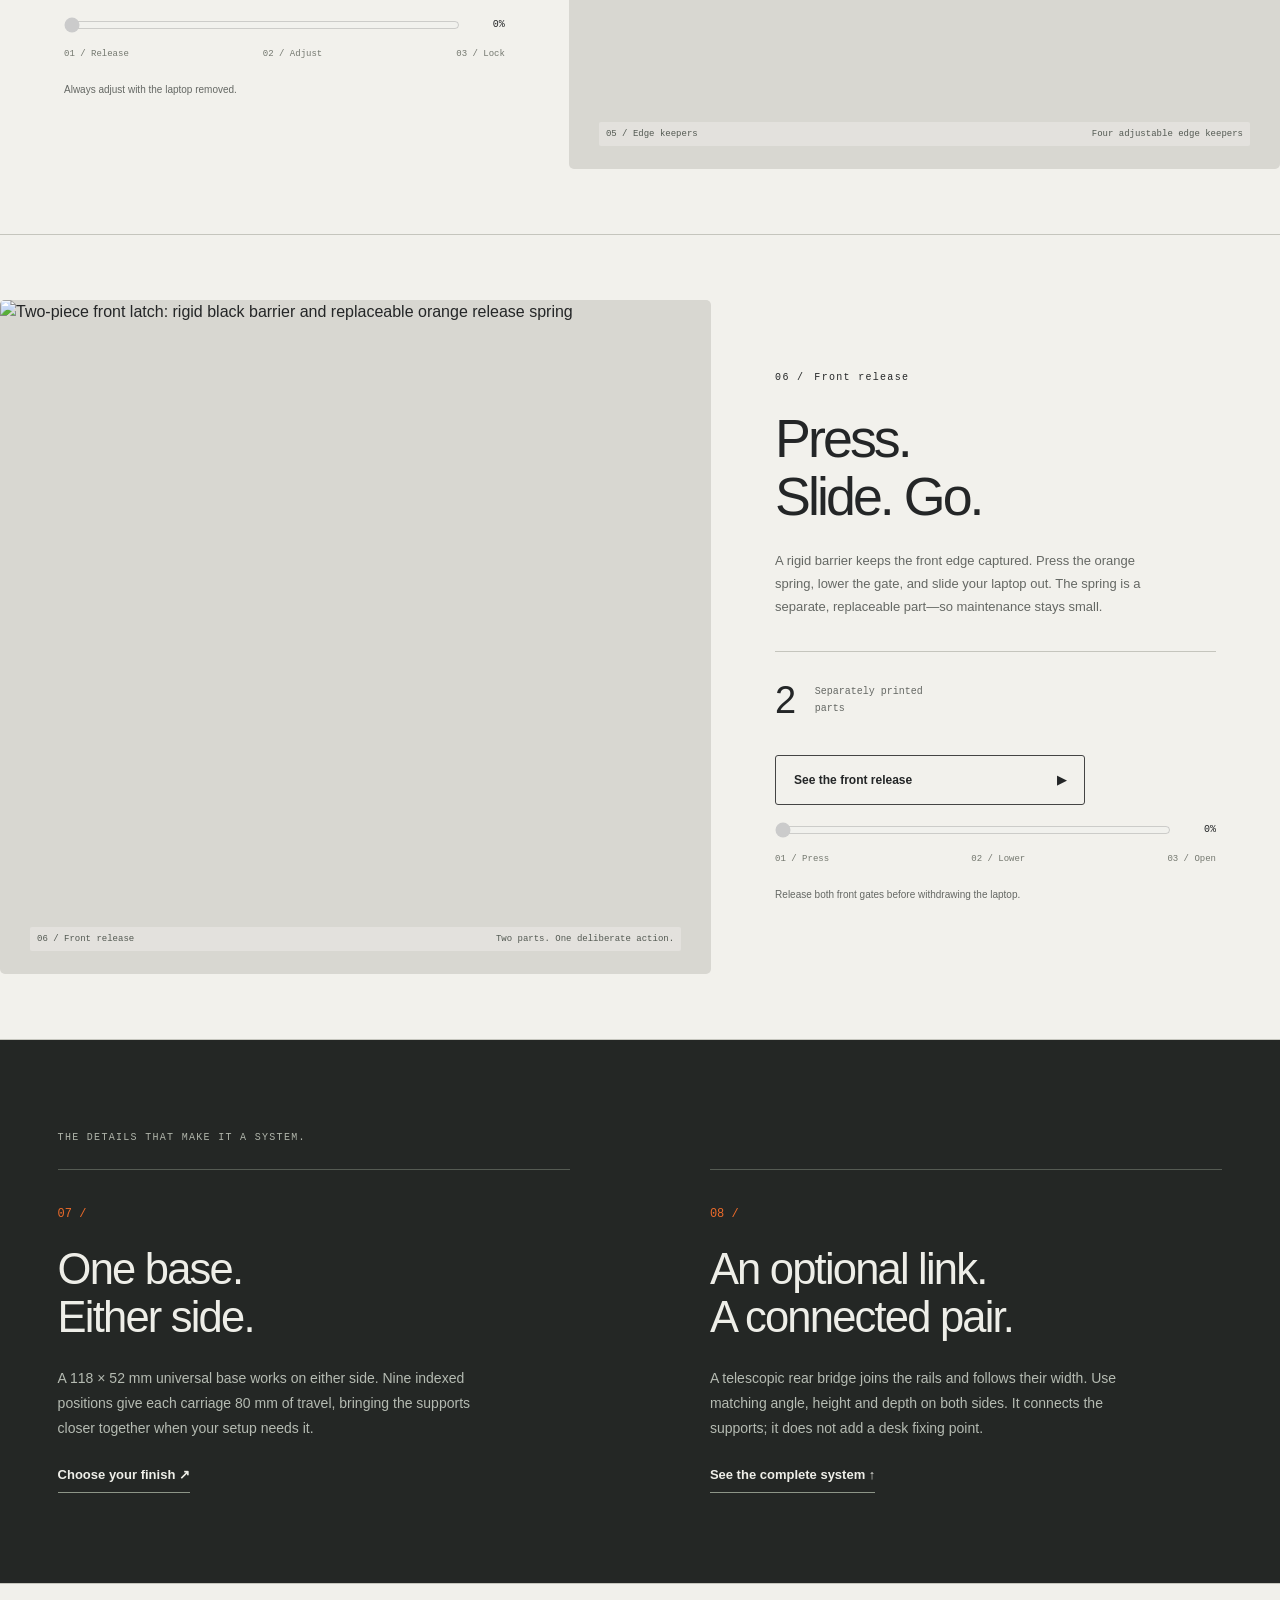
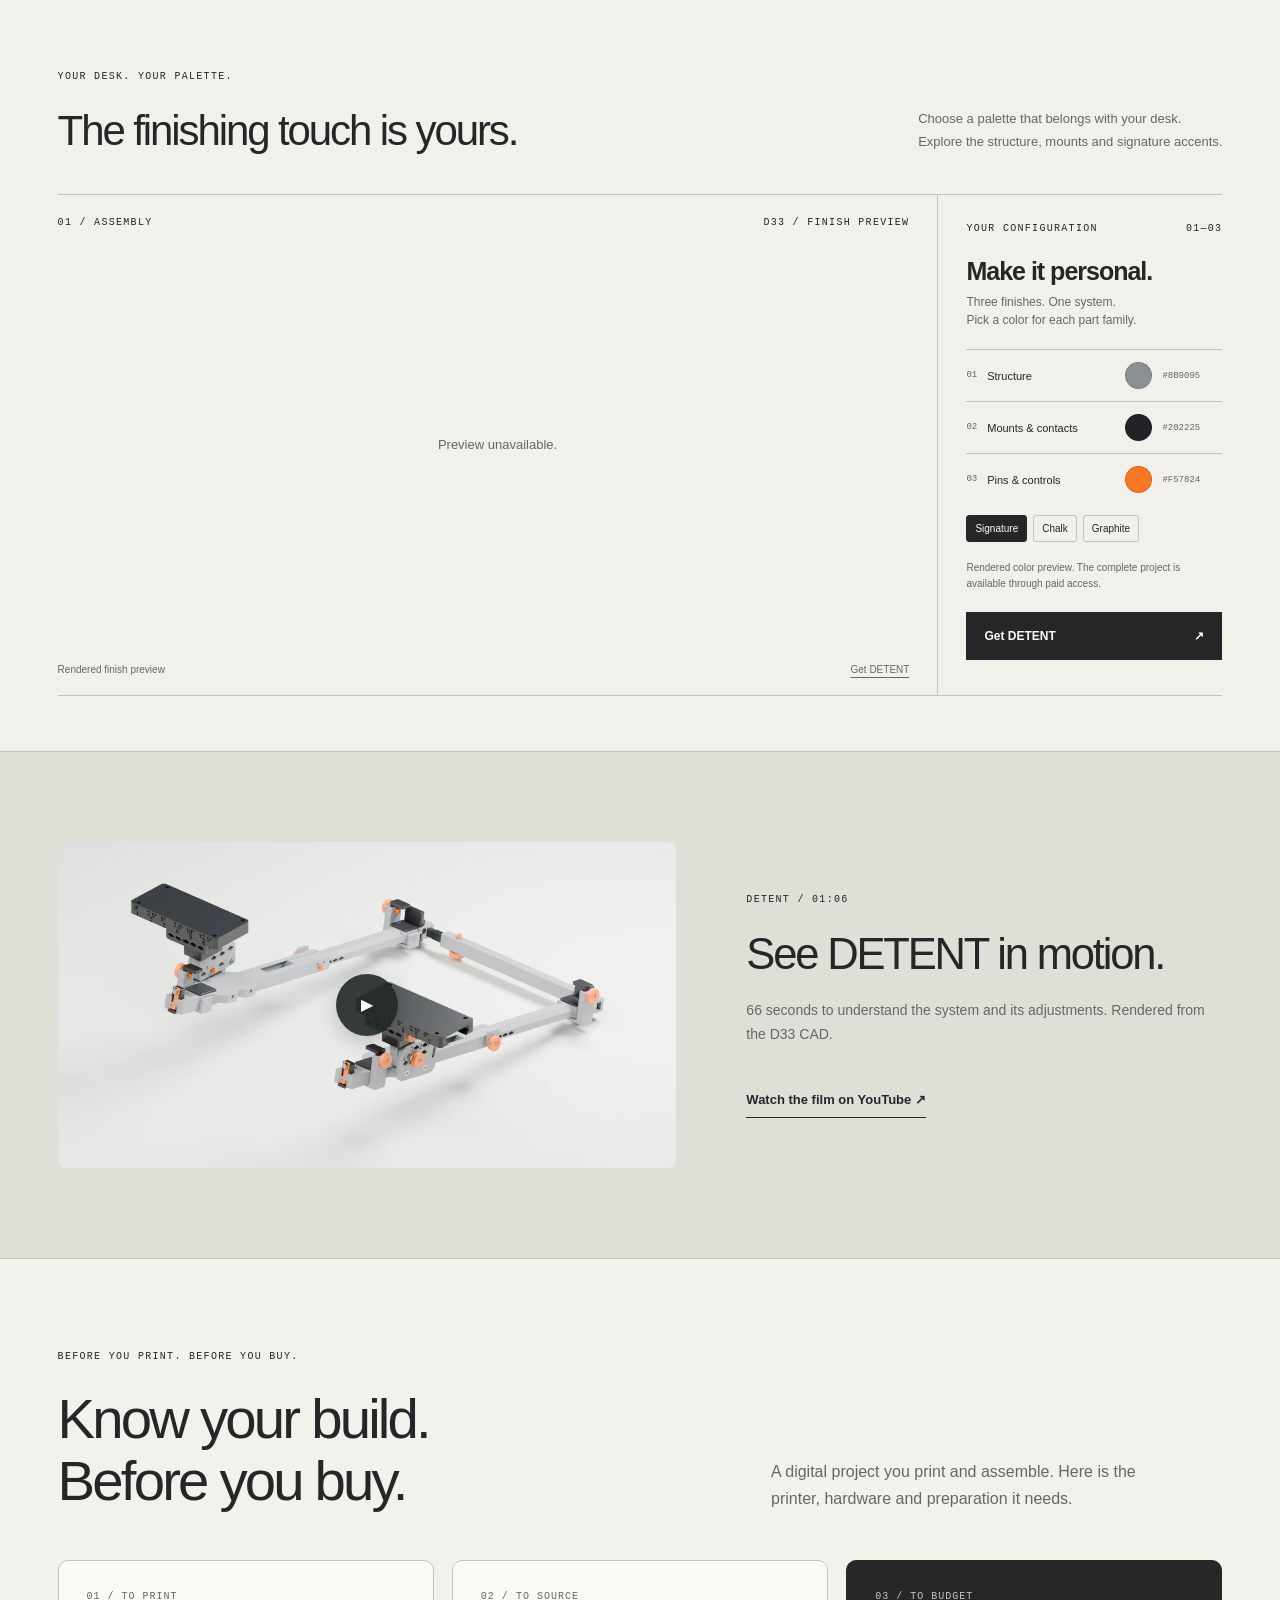
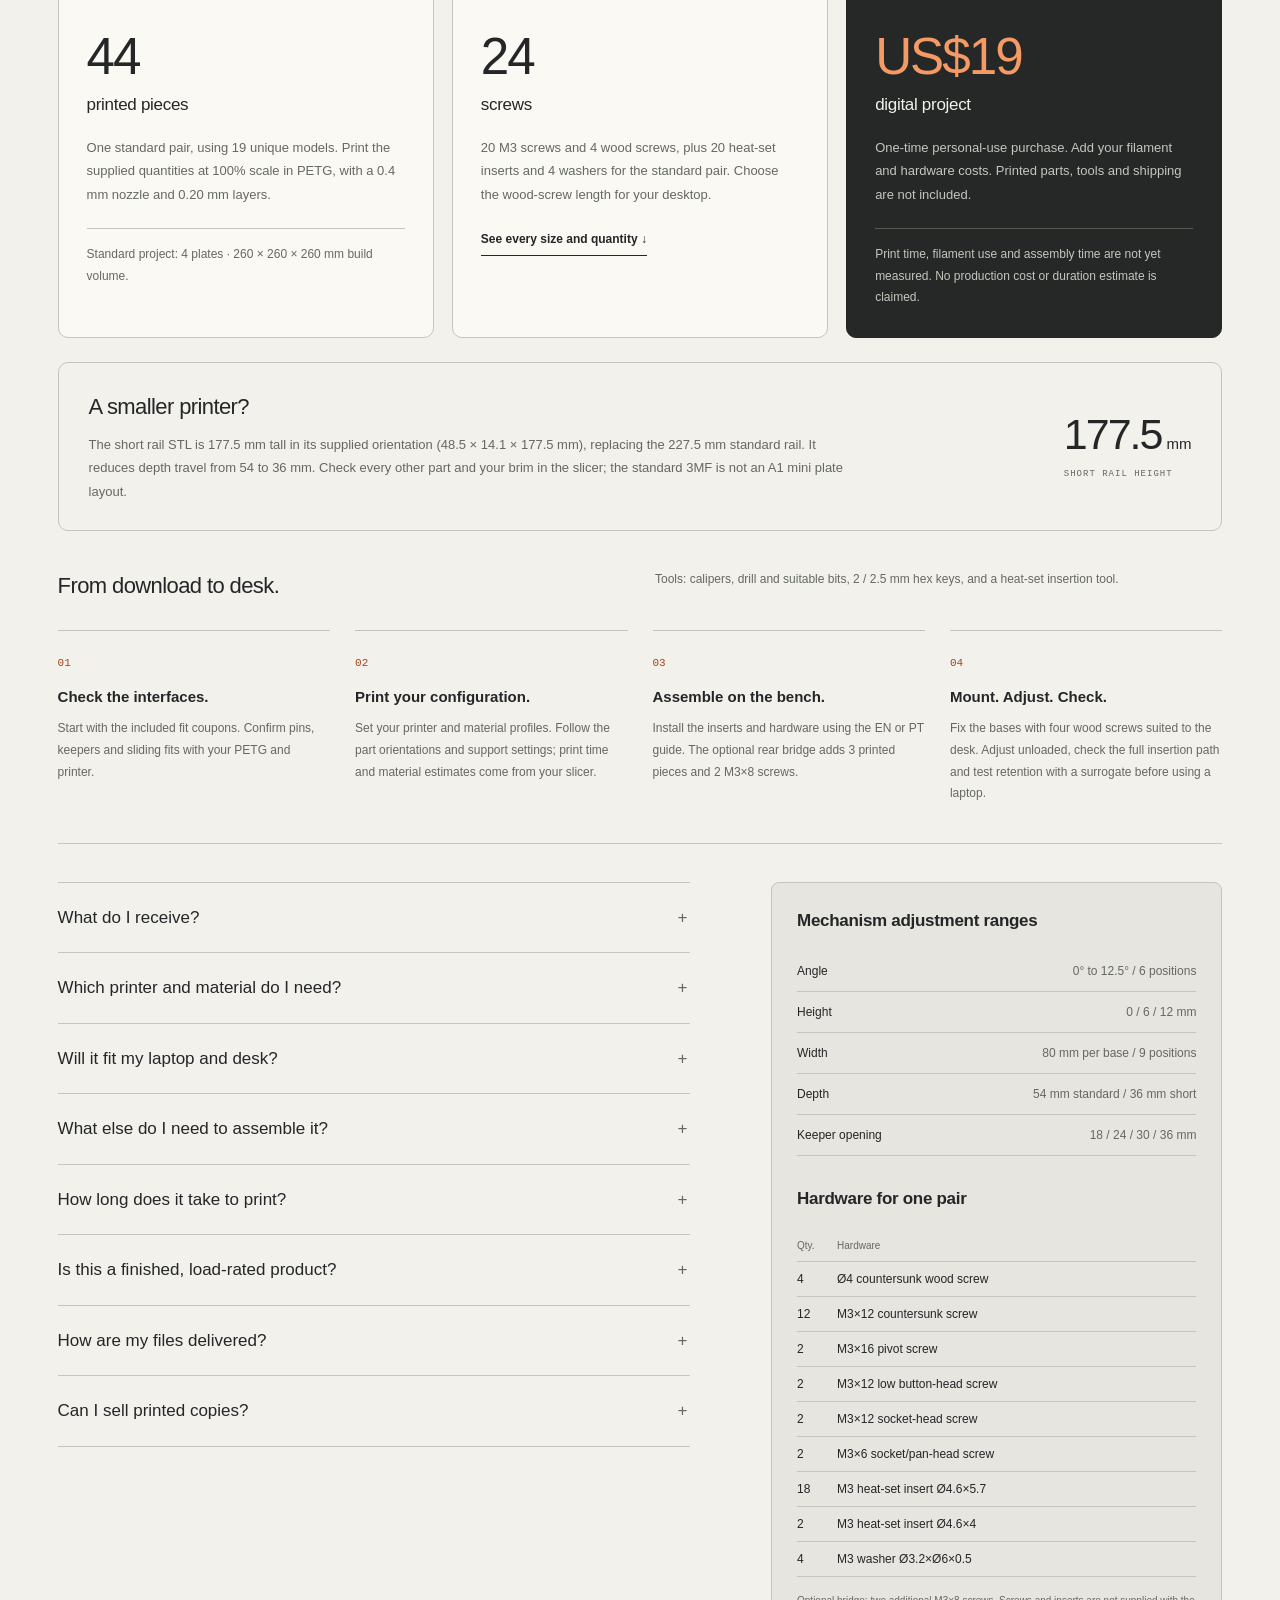
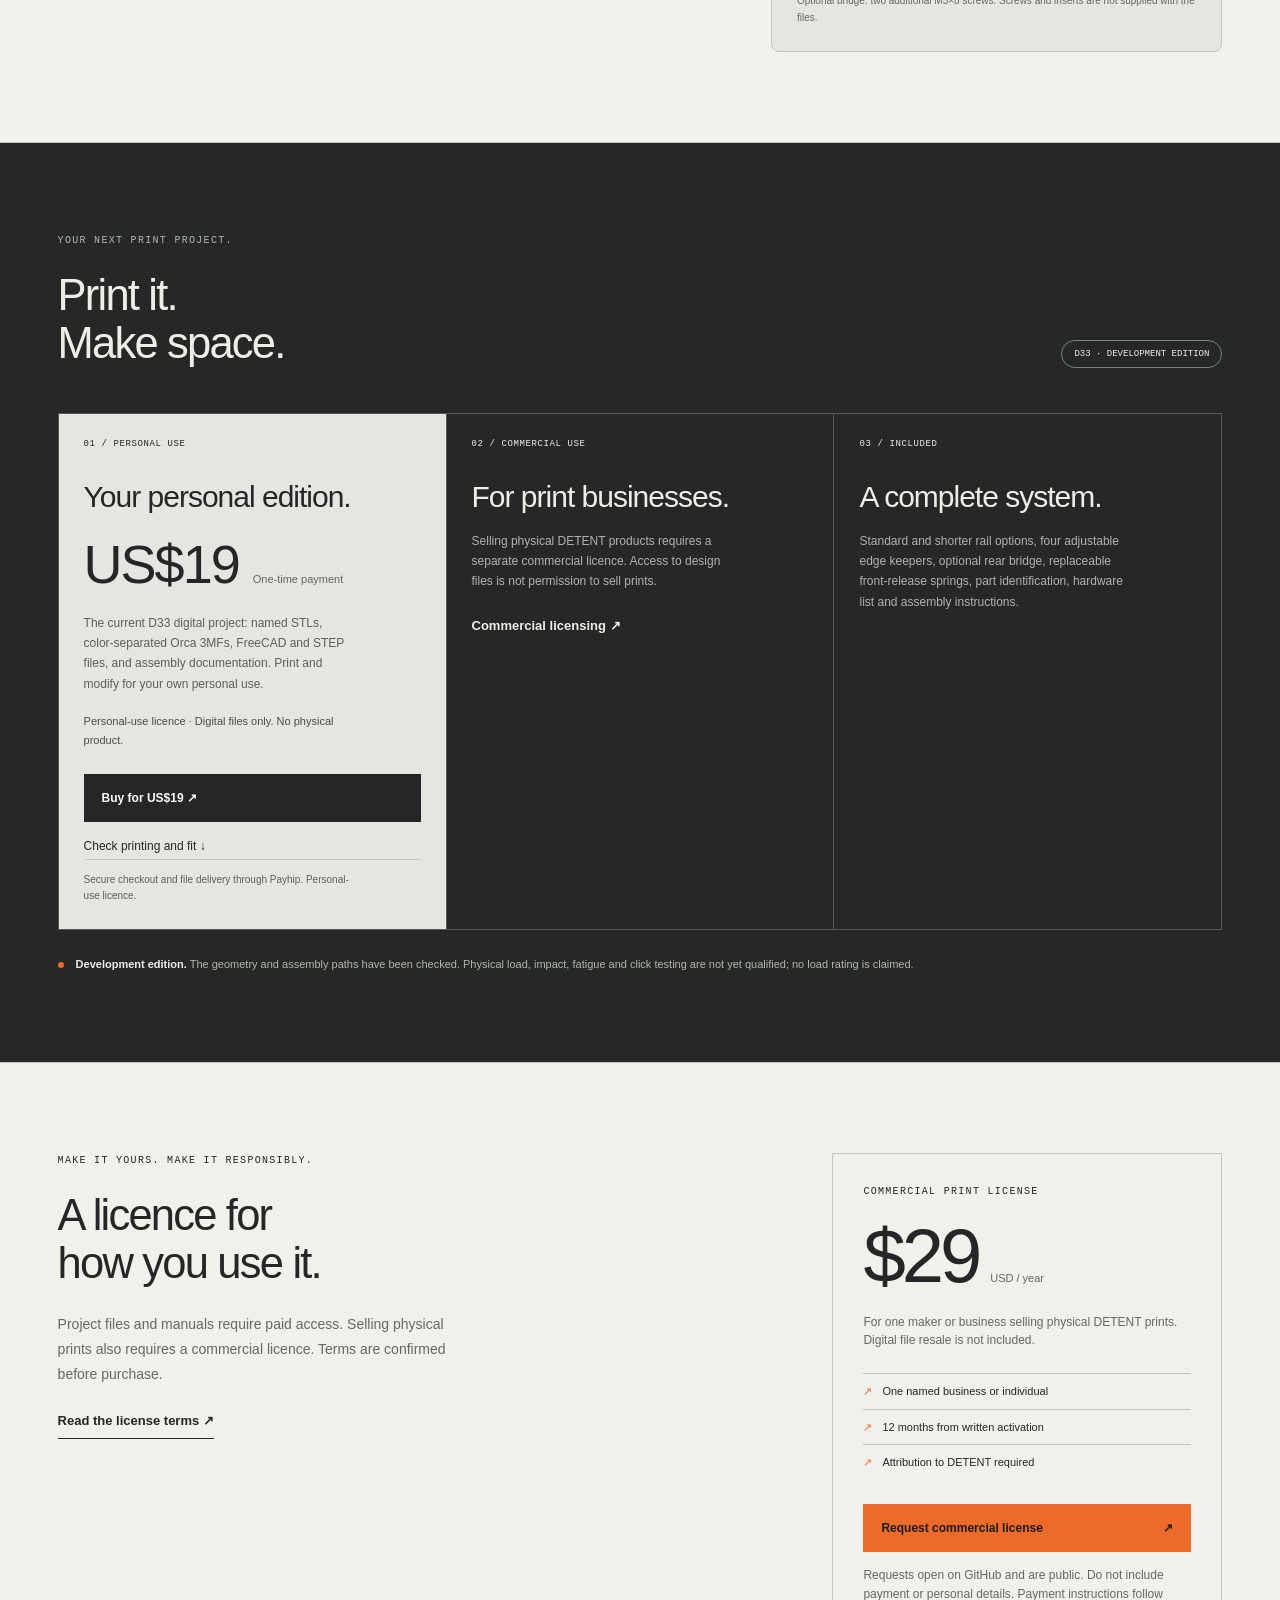
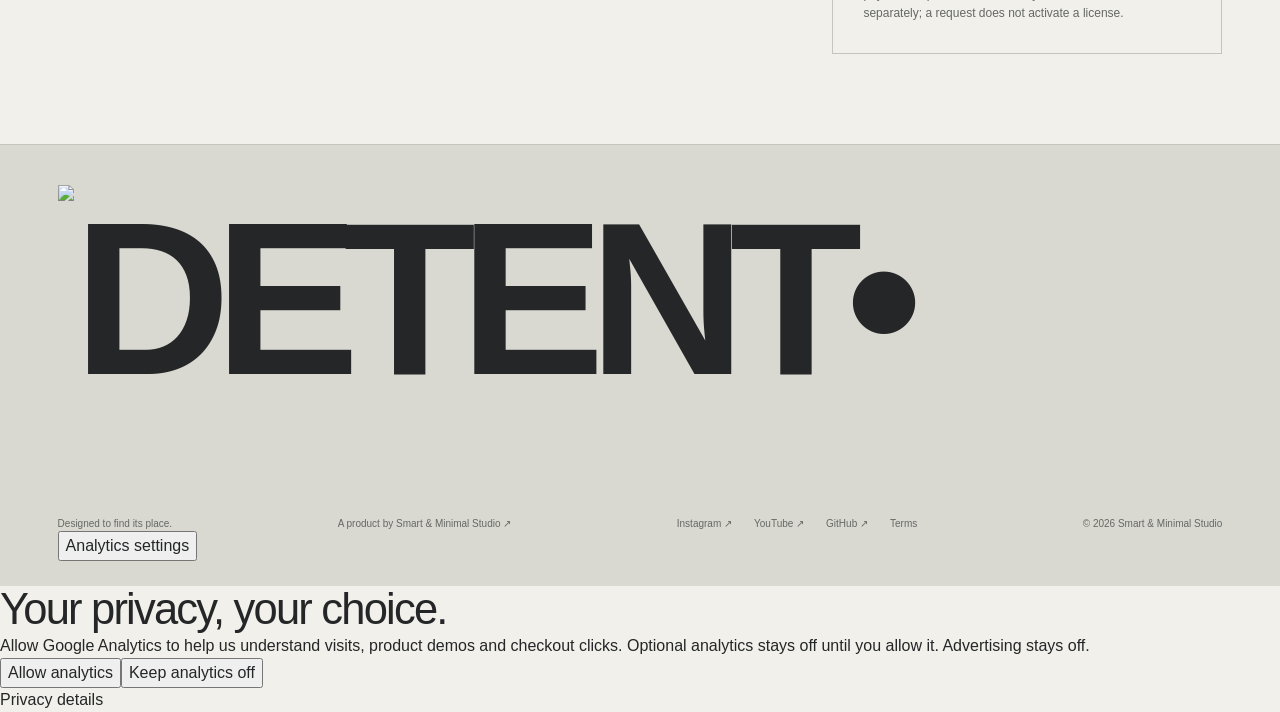
==== commit 6cc99078: "Explain DETENT build requirements and link consented checkout measurement" ====
--- a/docs/products/detent/index.html
+++ b/docs/products/detent/index.html
@@ -1,5 +1,5 @@
 <!doctype html>
-<html lang="en"><head><meta charset="utf-8"><meta name="viewport" content="width=device-width,initial-scale=1"><title>DETENT — Room to work.</title><meta name="description" content="A modular, 3D-printable under-desk laptop support. D33 digital project files for US$19, one-time personal use. Explore the adjustments and choose your colors."><meta name="theme-color" content="#e6e5e1"><meta property="og:title" content="DETENT — Room to work."><meta property="og:description" content="Modular laptop support. Four adjustments. Your colors."><meta property="og:image" content="https://smartminimalstudio.pages.dev/products/detent/assets/renders/hero.webp"><meta property="og:type" content="website"><meta property="og:url" content="https://smartminimalstudio.pages.dev/products/detent/"><link rel="canonical" href="https://smartminimalstudio.pages.dev/products/detent/"><link rel="icon" href="assets/icon.svg" type="image/svg+xml"><link rel="stylesheet" href="assets/site.css?v=d33-sales1"><script defer src="assets/store-config.js?v=checkout-brand1"></script><script defer src="assets/site.js?v=d33-sales1"></script><script defer src="assets/hero.js?v=d33"></script><link rel="stylesheet" href="../../assets/product-brand.css?v=interlock1"><script defer src="../../assets/measurement.js?v=analytics1" data-container="GTM-TQ9M5MBR" data-measurement="G-B96EMNW1M1"></script></head>
+<html lang="en"><head><meta charset="utf-8"><meta name="viewport" content="width=device-width,initial-scale=1"><title>DETENT — 3D Printable Under-Desk Laptop Mount | US$19</title><meta name="description" content="A modular, 3D-printable under-desk laptop support. D33 digital project files for US$19, one-time personal use. Explore the adjustments and choose your colors."><meta name="theme-color" content="#e6e5e1"><meta property="og:title" content="DETENT — Room to work."><meta property="og:description" content="Modular laptop support. Four adjustments. Your colors."><meta property="og:image" content="https://smartminimalstudio.pages.dev/products/detent/assets/renders/hero.webp"><meta property="og:type" content="website"><meta property="og:url" content="https://smartminimalstudio.pages.dev/products/detent/"><link rel="canonical" href="https://smartminimalstudio.pages.dev/products/detent/"><link rel="icon" href="assets/icon.svg" type="image/svg+xml"><link rel="stylesheet" href="assets/site.css?v=d33-build2"><script defer src="assets/store-config.js?v=checkout-brand1"></script><script defer src="assets/site.js?v=d33-build2"></script><script defer src="assets/hero.js?v=d33"></script><link rel="stylesheet" href="../../assets/product-brand.css?v=interlock1"><script defer src="../../assets/measurement.js?v=analytics2" data-container="GTM-TQ9M5MBR" data-measurement="G-B96EMNW1M1"></script></head>
 <body class="d33-product"><a class="skip" href="#main" data-i18n="skip">Skip to content</a>
 <header class="header"><a class="brand studio-brand" href="../../" aria-label="Smart &amp; Minimal Studio home"><img src="../../assets/brand/wordmark.svg" alt="Smart &amp; Minimal Studio" width="204" height="50"></a><nav aria-label="Main navigation"><a href="#experience" data-i18n="navExplore">Experience</a><a href="#access" data-i18n="navFiles">Get DETENT · $19</a><a href="#license" data-i18n="navLicense">Licensing</a></nav><div class="header-right"><select id="language" aria-label="Language"><option value="en">EN</option><option value="pt">PT</option></select><a class="header-buy" href="#access" data-i18n="heroNavBuy">Get the project ↗</a></div></header>
 <main id="main"><section class="campaign-hero" id="experience" aria-labelledby="hero-title">
@@ -17,5 +17,17 @@
 <section class="personalize-section hero" id="personalize"><div class="personalize-heading"><div><div class="eyebrow" data-i18n="finishEyebrow">YOUR DESK. YOUR PALETTE.</div><h2 data-i18n="finishTitle">The finishing touch is yours.</h2></div><p data-i18n="finishText">Choose a palette that belongs with your desk.<br>Explore the structure, mounts and signature accents.</p></div><!--CONFIGURATOR_START--><div class="product-lab" id="configuration-stage"><div class="stage"><div class="stage-top"><span class="micro" id="view-label" data-i18n="assemblyLabel">01 / ASSEMBLY</span><span class="micro" data-i18n="actualCad">D33 / FINISH PREVIEW</span></div><canvas id="color-preview" width="1100" height="825" role="img" aria-label="DETENT finish preview"></canvas><div class="loading" id="loading" role="status" data-i18n="loading">Preparing your DETENT…</div><div class="stage-bottom"><span data-i18n="drag">Rendered finish preview</span><a href="#access" data-i18n="getFiles">Get DETENT ↗</a></div></div>
 <aside class="configuration" aria-label="Product configuration"><div class="panel-heading"><span class="micro" data-i18n="configure">YOUR CONFIGURATION</span><span class="micro">01—03</span></div><h2 data-i18n="colorTitle">Make it personal.</h2><p class="muted" data-i18n="colorText">Three finishes. One system.<br>Pick a color for each part family.</p><div class="color-row"><label for="color-gray"><span class="number">01</span><span data-i18n="structure">Structure</span></label><input id="color-gray" type="color" value="#8b9095" aria-label="Structure color"><output id="hex-gray">#8B9095</output></div><div class="color-row"><label for="color-black"><span class="number">02</span><span data-i18n="mounts">Mounts & contacts</span></label><input id="color-black" type="color" value="#202225" aria-label="Mounts and contacts color"><output id="hex-black">#202225</output></div><div class="color-row"><label for="color-orange"><span class="number">03</span><span data-i18n="controls">Pins & controls</span></label><input id="color-orange" type="color" value="#f57824" aria-label="Pins and controls color"><output id="hex-orange">#F57824</output></div><div class="presets" role="group" aria-label="Color presets"><button data-preset="signature" class="chosen" aria-pressed="true">Signature</button><button data-preset="chalk" aria-pressed="false">Chalk</button><button data-preset="graphite" aria-pressed="false">Graphite</button></div><p class="fine" data-i18n="colorNote">Rendered color preview. The complete project is available through paid access.</p><a class="button dark" href="#access"><span data-i18n="getFiles">Get DETENT</span><span>↗</span></a></aside></div>
 <!--CONFIGURATOR_END--></section>
-<section class="product-film section"><a class="film-image" href="https://www.youtube.com/watch?v=-d92CmBVclo" target="_blank" rel="noopener" aria-label="Watch the DETENT product film on YouTube"><img src="assets/renders/studio.webp?v=d33" width="2200" height="1160" alt="Complete DETENT D33 support in gray, black and orange" loading="lazy"><span aria-hidden="true">▶</span></a><div><div class="eyebrow">DETENT / 01:06</div><h2 data-i18n="filmTitle">See DETENT in motion.</h2><p data-i18n="filmText">66 seconds to understand the system and its adjustments. Rendered from the D33 CAD.</p><a class="text-link" href="https://www.youtube.com/watch?v=-d92CmBVclo" target="_blank" rel="noopener" data-i18n="filmLink">Watch the film on YouTube ↗</a></div></section><section class="buy-guide section" id="buy-guide" aria-labelledby="buy-guide-title"><div class="guide-heading"><div><div class="eyebrow" data-i18n="buyGuideLabel">BEFORE YOU PRINT. BEFORE YOU BUY.</div><h2 id="buy-guide-title" data-i18n="buyGuideTitle">Your next project.<br>Everything up front.</h2></div><p data-i18n="buyGuideIntro">What is included, what you need and how to check your fit.</p></div><div class="guide-layout"><div class="guide-questions"><details><summary data-i18n="faqQ0">What do I receive?</summary><p data-i18n="faqA0">38 named STL models, five color-separated OrcaSlicer 3MF projects, FreeCAD and STEP files, English and Portuguese assembly PDFs, a hardware list and an offline assembly viewer. The standard support uses 44 printed pieces; optional parts are additional.</p></details><details><summary data-i18n="faqQ1">Which printer and material do I need?</summary><p data-i18n="faqA1">The standard projects target a 260 × 260 × 260 mm build volume. Use PETG, a 0.4 mm nozzle and 0.20 mm layers. A shorter rail STL is included for the A1 mini, with less depth adjustment. Select your actual printer and filament profile before slicing; keep functional parts at 100% scale.</p></details><details><summary data-i18n="faqQ2">Will it fit my laptop and desk?</summary><p data-i18n="faqA2">Fit is determined by the closed laptop dimensions, feet, vents, ports and the entire insertion path beneath your desk lip and crossbar. Indexed adjustment ranges below describe the mechanism, not a guaranteed laptop size range. Keeper openings are 18, 24, 30 or 36 mm: they must clear the shell and overlap its edges without squeezing. DETENT is not a port-specific dock and has no integrated USB connector.</p></details><details><summary data-i18n="faqQ3">What else do I need to assemble it?</summary><p data-i18n="faqA3">Printed parts, screws, heat-set inserts and tools are not supplied. The hardware list below is for one complete pair; the rear bridge is optional. You will need calipers, suitable drilling tools, 2 mm and 2.5 mm hex keys and a heat-set insertion tool. Choose wood-screw length and pilot holes for your actual desktop thickness and material.</p></details><details><summary data-i18n="faqQ4">How long does it take to print?</summary><p data-i18n="faqA4">Print time and filament consumption depend on your printer, profiles, infill, colors and optional parts. There is no measured production estimate yet. Slice the supplied projects with your actual settings for an estimate before starting a full kit. Fit-test coupons are included to check interfaces first.</p></details><details><summary data-i18n="faqQ5">Is this a finished, load-rated product?</summary><p data-i18n="faqA5">D33 is a development edition. CAD geometry and sampled assembly paths have been checked; physical fit, click, load, impact, creep and fatigue qualification are pending. No load rating is declared. The images and films show the actual CAD geometry, not physical test footage. Test assembly and retention with a suitable surrogate before loading a laptop.</p></details><details><summary data-i18n="faqQ6">How are my files delivered?</summary><p data-i18n="faqA6">Payhip handles checkout and digital delivery. After a completed order, use the download page and the receipt email to access your ZIP. Extract it and open START_HERE.txt. Files and manuals require paid access; nothing is shipped. For order or download help, use the seller-contact option on your Payhip receipt.</p></details><details><summary data-i18n="faqQ7">Can I sell printed copies?</summary><p data-i18n="faqA7">The US$19 purchase is for personal use and private modifications. Selling physical prints requires a separately activated US$29/year commercial licence. Neither licence permits redistributing or reselling the digital files. Read the licence terms before purchasing.</p></details></div><aside class="guide-specs" aria-label="Project specifications"><h3 data-i18n="rangesTitle">Mechanism adjustment ranges</h3><dl><div><dt data-i18n="rangeName0">Angle</dt><dd data-i18n="rangeValue0">0° to 12.5° / 6 positions</dd></div><div><dt data-i18n="rangeName1">Height</dt><dd data-i18n="rangeValue1">0 / 6 / 12 mm</dd></div><div><dt data-i18n="rangeName2">Width</dt><dd data-i18n="rangeValue2">80 mm per base / 9 positions</dd></div><div><dt data-i18n="rangeName3">Depth</dt><dd data-i18n="rangeValue3">54 mm standard / 36 mm short</dd></div><div><dt data-i18n="rangeName4">Keeper opening</dt><dd data-i18n="rangeValue4">18 / 24 / 30 / 36 mm</dd></div></dl><h3 data-i18n="hardwareTitle">Hardware for one pair</h3><table><thead><tr><th scope="col" data-i18n="hardwareQty">Qty.</th><th scope="col" data-i18n="hardwareItem">Hardware</th></tr></thead><tbody><tr><td>4</td><td data-i18n="hardwareName0">Ø4 countersunk wood screw</td></tr><tr><td>12</td><td data-i18n="hardwareName1">M3×12 countersunk screw</td></tr><tr><td>2</td><td data-i18n="hardwareName2">M3×16 pivot screw</td></tr><tr><td>2</td><td data-i18n="hardwareName3">M3×12 low button-head screw</td></tr><tr><td>2</td><td data-i18n="hardwareName4">M3×12 socket-head screw</td></tr><tr><td>2</td><td data-i18n="hardwareName5">M3×6 socket/pan-head screw</td></tr><tr><td>18</td><td data-i18n="hardwareName6">M3 heat-set insert Ø4.6×5.7</td></tr><tr><td>2</td><td data-i18n="hardwareName7">M3 heat-set insert Ø4.6×4</td></tr><tr><td>4</td><td data-i18n="hardwareName8">M3 washer Ø3.2×Ø6×0.5</td></tr></tbody></table><p class="fine" data-i18n="hardwareNote">Optional bridge: two additional M3×8 screws. Screws and inserts are not supplied with the files.</p></aside></div></section><section class="downloads section" id="access"><div class="section-top"><div><div class="eyebrow" data-i18n="filesEyebrow">YOUR NEXT PRINT PROJECT.</div><h2 data-i18n="filesTitle">Print it.<br>Make space.</h2></div><span class="pill" data-i18n="prototype">D33 · DEVELOPMENT EDITION</span></div><div class="download-grid"><article class="download featured"><div class="download-top">01 / PERSONAL USE</div><h3 data-i18n="fullScale">Your personal edition.</h3><div class="personal-price" aria-label="19 US dollars"><strong>US$19</strong><span data-i18n="oneTime">One-time payment</span></div><p data-i18n="fullText">The current D33 digital project: named STLs, color-separated Orca 3MFs, FreeCAD and STEP files, and assembly documentation. Print and modify for your own personal use.</p><p class="digital-note" data-i18n="digitalOnly">Personal-use licence · Digital files only. No physical product.</p><a id="personal-buy" class="button dark" href="https://payhip.com/buy?link=pT3IL" rel="noopener" data-i18n="buyPersonal">Buy for US$19 ↗</a><a class="purchase-fit-link" href="#buy-guide" data-i18n="guideLink">Check printing and fit ↓</a><p id="purchase-status" class="purchase-status" role="status" data-i18n="purchaseReady">Secure checkout and file delivery through Payhip. Personal-use licence.</p></article><article class="download"><div class="download-top">02 / COMMERCIAL USE</div><h3 data-i18n="halfScale">For print businesses.</h3><p data-i18n="halfText">Selling physical DETENT products requires a separate commercial licence. Access to design files is not permission to sell prints.</p><a class="text-link" href="#license" data-i18n="commercialDetails">Commercial licensing ↗</a></article><article class="download"><div class="download-top">03 / INCLUDED</div><h3 data-i18n="sourceTitle">A complete system.</h3><p data-i18n="sourceText">Standard and shorter rail options, four adjustable edge keepers, optional rear bridge, replaceable front-release springs, part identification, hardware list and assembly instructions.</p></article></div><div class="prototype-note"><span class="signal"></span><p data-i18n="prototypeNote"><strong>Development edition.</strong> The geometry and assembly paths have been checked. Physical load, impact, fatigue and click testing are not yet qualified; no load rating is claimed.</p></div></section><section class="licensing section" id="license"><div class="license-intro"><div class="eyebrow" data-i18n="licenseEyebrow">MAKE IT YOURS. MAKE IT RESPONSIBLY.</div><h2 data-i18n="licenseTitle">A licence for<br>how you use it.</h2><p data-i18n="licenseText">Project files and manuals require paid access. Selling physical prints also requires a commercial licence. Terms are confirmed before purchase.</p><a class="text-link" href="terms.html" data-i18n="termsLink">Read the license terms ↗</a></div><div class="license-offer"><div class="micro" data-i18n="commercial">COMMERCIAL PRINT LICENSE</div><div class="price">$29<span data-i18n="perYear">USD / year</span></div><p data-i18n="offerText">For one maker or business selling physical DETENT prints. Digital file resale is not included.</p><ul><li data-i18n="offer1">One named business or individual</li><li data-i18n="offer2">12 months from written activation</li><li data-i18n="offer3">Attribution to DETENT required</li></ul><a id="commercial-cta" class="button orange" href="https://github.com/smartminimalstudio/detent/issues/new?template=commercial-license.yml"><span data-i18n="requestLicense">Request commercial license</span><span>↗</span></a><p class="fine" data-i18n="checkoutNote">Requests open on GitHub and are public. Do not include payment or personal details. Payment instructions follow separately; a request does not activate a license.</p></div></section>
+<section class="product-film section"><a class="film-image" href="https://www.youtube.com/watch?v=-d92CmBVclo" target="_blank" rel="noopener" aria-label="Watch the DETENT product film on YouTube"><img src="assets/renders/studio.webp?v=d33" width="2200" height="1160" alt="Complete DETENT D33 support in gray, black and orange" loading="lazy"><span aria-hidden="true">▶</span></a><div><div class="eyebrow">DETENT / 01:06</div><h2 data-i18n="filmTitle">See DETENT in motion.</h2><p data-i18n="filmText">66 seconds to understand the system and its adjustments. Rendered from the D33 CAD.</p><a class="text-link" href="https://www.youtube.com/watch?v=-d92CmBVclo" target="_blank" rel="noopener" data-i18n="filmLink">Watch the film on YouTube ↗</a></div></section><section class="buy-guide section" id="buy-guide" aria-labelledby="buy-guide-title"><div class="guide-heading"><div><div class="eyebrow" data-i18n="buyGuideLabel">BEFORE YOU PRINT. BEFORE YOU BUY.</div><h2 id="buy-guide-title" data-i18n="buyGuideTitle">Know your build.<br>Before you buy.</h2></div><p data-i18n="buyGuideIntro">A digital project you print and assemble. Here is the printer, hardware and preparation it needs.</p></div><div class="build-overview" aria-label="Build essentials">
+<article class="build-card"><span class="build-index">01 / <span data-i18n="buildPrintLabel">TO PRINT</span></span><h3><strong>44</strong> <span data-i18n="buildPieces">printed pieces</span></h3><p data-i18n="buildPrintText">One standard pair, using 19 unique models. Print the supplied quantities at 100% scale in PETG, with a 0.4 mm nozzle and 0.20 mm layers.</p><p class="build-card-note" data-i18n="buildPlateNote">Standard project: 4 plates · 260 × 260 × 260 mm build volume.</p></article>
+<article class="build-card"><span class="build-index">02 / <span data-i18n="buildSupplyLabel">TO SOURCE</span></span><h3><strong>24</strong> <span data-i18n="buildScrews">screws</span></h3><p data-i18n="buildSupplyText">20 M3 screws and 4 wood screws, plus 20 heat-set inserts and 4 washers for the standard pair. Choose the wood-screw length for your desktop.</p><a class="text-link" href="#hardware-list" data-i18n="buildHardwareLink">See every size and quantity ↓</a></article>
+<article class="build-card build-card-price"><span class="build-index">03 / <span data-i18n="buildBudgetLabel">TO BUDGET</span></span><h3><strong>US$19</strong> <span data-i18n="buildProject">digital project</span></h3><p data-i18n="buildBudgetText">One-time personal-use purchase. Add your filament and hardware costs. Printed parts, tools and shipping are not included.</p><p class="build-card-note" data-i18n="buildTimeNote">Print time, filament use and assembly time are not yet measured. No production cost or duration estimate is claimed.</p></article>
+</div>
+<div class="build-route"><div><h3 data-i18n="buildRouteTitle">A smaller printer?</h3><p data-i18n="buildRouteText">The short rail STL is 177.5 mm tall in its supplied orientation (48.5 × 14.1 × 177.5 mm), replacing the 227.5 mm standard rail. It reduces depth travel from 54 to 36 mm. Check every other part and your brim in the slicer; the standard 3MF is not an A1 mini plate layout.</p></div><span class="build-route-metric">177.5<span>mm</span><small data-i18n="buildShortRail">SHORT RAIL HEIGHT</small></span></div>
+<div class="build-process"><div class="build-process-heading"><h3 data-i18n="buildProcessTitle">From download to desk.</h3><p data-i18n="buildTools">Tools: calipers, drill and suitable bits, 2 / 2.5 mm hex keys, and a heat-set insertion tool.</p></div><ol>
+<li><span>01</span><div><h4 data-i18n="buildStep1Title">Check the interfaces.</h4><p data-i18n="buildStep1">Start with the included fit coupons. Confirm pins, keepers and sliding fits with your PETG and printer.</p></div></li>
+<li><span>02</span><div><h4 data-i18n="buildStep2Title">Print your configuration.</h4><p data-i18n="buildStep2">Set your printer and material profiles. Follow the part orientations and support settings; print time and material estimates come from your slicer.</p></div></li>
+<li><span>03</span><div><h4 data-i18n="buildStep3Title">Assemble on the bench.</h4><p data-i18n="buildStep3">Install the inserts and hardware using the EN or PT guide. The optional rear bridge adds 3 printed pieces and 2 M3×8 screws.</p></div></li>
+<li><span>04</span><div><h4 data-i18n="buildStep4Title">Mount. Adjust. Check.</h4><p data-i18n="buildStep4">Fix the bases with four wood screws suited to the desk. Adjust unloaded, check the full insertion path and test retention with a surrogate before using a laptop.</p></div></li>
+</ol></div>
+<div class="guide-layout"><div class="guide-questions"><details><summary data-i18n="faqQ0">What do I receive?</summary><p data-i18n="faqA0">38 named STL models, five color-separated OrcaSlicer 3MF projects, FreeCAD and STEP files, English and Portuguese assembly PDFs, a hardware list and an offline assembly viewer. The standard support uses 44 printed pieces; optional parts are additional.</p></details><details><summary data-i18n="faqQ1">Which printer and material do I need?</summary><p data-i18n="faqA1">The standard projects target a 260 × 260 × 260 mm build volume. Use PETG, a 0.4 mm nozzle and 0.20 mm layers. A shorter rail STL is included for the A1 mini, with less depth adjustment. Select your actual printer and filament profile before slicing; keep functional parts at 100% scale.</p></details><details><summary data-i18n="faqQ2">Will it fit my laptop and desk?</summary><p data-i18n="faqA2">Fit is determined by the closed laptop dimensions, feet, vents, ports and the entire insertion path beneath your desk lip and crossbar. Indexed adjustment ranges below describe the mechanism, not a guaranteed laptop size range. Keeper openings are 18, 24, 30 or 36 mm: they must clear the shell and overlap its edges without squeezing. DETENT is not a port-specific dock and has no integrated USB connector.</p></details><details><summary data-i18n="faqQ3">What else do I need to assemble it?</summary><p data-i18n="faqA3">Printed parts, screws, heat-set inserts and tools are not supplied. The hardware list below is for one complete pair; the rear bridge is optional. You will need calipers, suitable drilling tools, 2 mm and 2.5 mm hex keys and a heat-set insertion tool. Choose wood-screw length and pilot holes for your actual desktop thickness and material.</p></details><details><summary data-i18n="faqQ4">How long does it take to print?</summary><p data-i18n="faqA4">Print time and filament consumption depend on your printer, profiles, infill, colors and optional parts. There is no measured production estimate yet. Slice the supplied projects with your actual settings for an estimate before starting a full kit. Fit-test coupons are included to check interfaces first.</p></details><details><summary data-i18n="faqQ5">Is this a finished, load-rated product?</summary><p data-i18n="faqA5">D33 is a development edition. CAD geometry and sampled assembly paths have been checked; physical fit, click, load, impact, creep and fatigue qualification are pending. No load rating is declared. The images and films show the actual CAD geometry, not physical test footage. Test assembly and retention with a suitable surrogate before loading a laptop.</p></details><details><summary data-i18n="faqQ6">How are my files delivered?</summary><p data-i18n="faqA6">Payhip handles checkout and digital delivery. After a completed order, use the download page and the receipt email to access your ZIP. Extract it and open START_HERE.txt. Files and manuals require paid access; nothing is shipped. For order or download help, use the seller-contact option on your Payhip receipt.</p></details><details><summary data-i18n="faqQ7">Can I sell printed copies?</summary><p data-i18n="faqA7">The US$19 purchase is for personal use and private modifications. Selling physical prints requires a separately activated US$29/year commercial licence. Neither licence permits redistributing or reselling the digital files. Read the licence terms before purchasing.</p></details></div><aside class="guide-specs" aria-label="Project specifications"><h3 data-i18n="rangesTitle">Mechanism adjustment ranges</h3><dl><div><dt data-i18n="rangeName0">Angle</dt><dd data-i18n="rangeValue0">0° to 12.5° / 6 positions</dd></div><div><dt data-i18n="rangeName1">Height</dt><dd data-i18n="rangeValue1">0 / 6 / 12 mm</dd></div><div><dt data-i18n="rangeName2">Width</dt><dd data-i18n="rangeValue2">80 mm per base / 9 positions</dd></div><div><dt data-i18n="rangeName3">Depth</dt><dd data-i18n="rangeValue3">54 mm standard / 36 mm short</dd></div><div><dt data-i18n="rangeName4">Keeper opening</dt><dd data-i18n="rangeValue4">18 / 24 / 30 / 36 mm</dd></div></dl><h3 id="hardware-list" data-i18n="hardwareTitle">Hardware for one pair</h3><table><thead><tr><th scope="col" data-i18n="hardwareQty">Qty.</th><th scope="col" data-i18n="hardwareItem">Hardware</th></tr></thead><tbody><tr><td>4</td><td data-i18n="hardwareName0">Ø4 countersunk wood screw</td></tr><tr><td>12</td><td data-i18n="hardwareName1">M3×12 countersunk screw</td></tr><tr><td>2</td><td data-i18n="hardwareName2">M3×16 pivot screw</td></tr><tr><td>2</td><td data-i18n="hardwareName3">M3×12 low button-head screw</td></tr><tr><td>2</td><td data-i18n="hardwareName4">M3×12 socket-head screw</td></tr><tr><td>2</td><td data-i18n="hardwareName5">M3×6 socket/pan-head screw</td></tr><tr><td>18</td><td data-i18n="hardwareName6">M3 heat-set insert Ø4.6×5.7</td></tr><tr><td>2</td><td data-i18n="hardwareName7">M3 heat-set insert Ø4.6×4</td></tr><tr><td>4</td><td data-i18n="hardwareName8">M3 washer Ø3.2×Ø6×0.5</td></tr></tbody></table><p class="fine" data-i18n="hardwareNote">Optional bridge: two additional M3×8 screws. Screws and inserts are not supplied with the files.</p></aside></div></section><section class="downloads section" id="access"><div class="section-top"><div><div class="eyebrow" data-i18n="filesEyebrow">YOUR NEXT PRINT PROJECT.</div><h2 data-i18n="filesTitle">Print it.<br>Make space.</h2></div><span class="pill" data-i18n="prototype">D33 · DEVELOPMENT EDITION</span></div><div class="download-grid"><article class="download featured"><div class="download-top">01 / PERSONAL USE</div><h3 data-i18n="fullScale">Your personal edition.</h3><div class="personal-price" aria-label="19 US dollars"><strong>US$19</strong><span data-i18n="oneTime">One-time payment</span></div><p data-i18n="fullText">The current D33 digital project: named STLs, color-separated Orca 3MFs, FreeCAD and STEP files, and assembly documentation. Print and modify for your own personal use.</p><p class="digital-note" data-i18n="digitalOnly">Personal-use licence · Digital files only. No physical product.</p><a id="personal-buy" class="button dark" href="https://payhip.com/buy?link=pT3IL" rel="noopener" data-i18n="buyPersonal">Buy for US$19 ↗</a><a class="purchase-fit-link" href="#buy-guide" data-i18n="guideLink">Check printing and fit ↓</a><p id="purchase-status" class="purchase-status" role="status" data-i18n="purchaseReady">Secure checkout and file delivery through Payhip. Personal-use licence.</p></article><article class="download"><div class="download-top">02 / COMMERCIAL USE</div><h3 data-i18n="halfScale">For print businesses.</h3><p data-i18n="halfText">Selling physical DETENT products requires a separate commercial licence. Access to design files is not permission to sell prints.</p><a class="text-link" href="#license" data-i18n="commercialDetails">Commercial licensing ↗</a></article><article class="download"><div class="download-top">03 / INCLUDED</div><h3 data-i18n="sourceTitle">A complete system.</h3><p data-i18n="sourceText">Standard and shorter rail options, four adjustable edge keepers, optional rear bridge, replaceable front-release springs, part identification, hardware list and assembly instructions.</p></article></div><div class="prototype-note"><span class="signal"></span><p data-i18n="prototypeNote"><strong>Development edition.</strong> The geometry and assembly paths have been checked. Physical load, impact, fatigue and click testing are not yet qualified; no load rating is claimed.</p></div></section><section class="licensing section" id="license"><div class="license-intro"><div class="eyebrow" data-i18n="licenseEyebrow">MAKE IT YOURS. MAKE IT RESPONSIBLY.</div><h2 data-i18n="licenseTitle">A licence for<br>how you use it.</h2><p data-i18n="licenseText">Project files and manuals require paid access. Selling physical prints also requires a commercial licence. Terms are confirmed before purchase.</p><a class="text-link" href="terms.html" data-i18n="termsLink">Read the license terms ↗</a></div><div class="license-offer"><div class="micro" data-i18n="commercial">COMMERCIAL PRINT LICENSE</div><div class="price">$29<span data-i18n="perYear">USD / year</span></div><p data-i18n="offerText">For one maker or business selling physical DETENT prints. Digital file resale is not included.</p><ul><li data-i18n="offer1">One named business or individual</li><li data-i18n="offer2">12 months from written activation</li><li data-i18n="offer3">Attribution to DETENT required</li></ul><a id="commercial-cta" class="button orange" href="https://github.com/smartminimalstudio/detent/issues/new?template=commercial-license.yml"><span data-i18n="requestLicense">Request commercial license</span><span>↗</span></a><p class="fine" data-i18n="checkoutNote">Requests open on GitHub and are public. Do not include payment or personal details. Payment instructions follow separately; a request does not activate a license.</p></div></section>
 </main><footer><div class="footer-brand"><img src="assets/brand/detent.svg" alt="DETENT•" width="1195" height="304"></div><div class="footer-bottom"><p data-i18n="footer">Designed to find its place.</p><a class="studio-endorsement" href="../../">A product by Smart &amp; Minimal Studio ↗</a><div><a href="https://www.instagram.com/smartminimalstudio.design/" target="_blank" rel="noopener">Instagram ↗</a><a href="https://www.youtube.com/@smartminimalstudio" target="_blank" rel="noopener">YouTube ↗</a><a href="https://github.com/smartminimalstudio/detent">GitHub ↗</a><a href="terms.html" data-i18n="terms">Terms</a></div><span>© 2026 Smart &amp; Minimal Studio</span></div></footer></body></html>
--- a/docs/products/detent/assets/site.css
+++ b/docs/products/detent/assets/site.css
@@ -29,3 +29,8 @@
 
 /* Purchase guide: factual D33 information from the assembly manual. */
 .buy-guide{background:#f2f1ec;scroll-margin-top:30px}.guide-heading{display:grid;grid-template-columns:1.4fr 1fr;gap:7%;align-items:end;margin-bottom:48px}.guide-heading h2{font-size:clamp(36px,4.4vw,66px);letter-spacing:-.05em}.guide-heading p{color:var(--muted);max-width:370px;line-height:1.7}.guide-layout{display:grid;grid-template-columns:1.4fr 1fr;gap:7%;align-items:start}.guide-questions details{border-top:1px solid var(--line)}.guide-questions details:last-child{border-bottom:1px solid var(--line)}.guide-questions summary{font-size:17px;line-height:1.5;padding:22px 28px 22px 0;cursor:pointer;position:relative;list-style:none}.guide-questions summary::-webkit-details-marker{display:none}.guide-questions summary:after{content:'+';position:absolute;right:2px;top:22px;color:var(--muted)}.guide-questions details[open] summary:after{content:'−'}.guide-questions details p{font-size:14px;line-height:1.85;color:var(--muted);padding:0 24px 24px 0;margin:0}.guide-specs{background:#e6e5df;border:1px solid var(--line);border-radius:8px;padding:25px}.guide-specs h3{font-size:17px;letter-spacing:-.3px;margin:0 0 18px}.guide-specs h3:not(:first-child){margin-top:30px}.guide-specs dl{margin:0}.guide-specs dl>div{display:flex;justify-content:space-between;gap:15px;border-bottom:1px solid var(--line);padding:11px 0;font-size:12px;line-height:1.5}.guide-specs dd{margin:0;text-align:right;color:var(--muted)}.guide-specs table{border-collapse:collapse;width:100%;font-size:12px;line-height:1.5}.guide-specs td,.guide-specs th{padding:8px 0;text-align:left;border-bottom:1px solid var(--line);font-weight:400}.guide-specs th{font-size:10px;color:var(--muted)}.guide-specs td:first-child{width:40px}.guide-specs .fine{margin-top:15px;line-height:1.7}.product-film{display:grid;grid-template-columns:1.3fr 1fr;gap:6%;align-items:center;background:#dfdfd8}.product-film h2{font-size:clamp(32px,3.4vw,52px);letter-spacing:-.05em}.product-film p{font-size:14px;color:var(--muted);line-height:1.7;margin:20px 0}.film-image{display:block;position:relative;border-radius:8px;overflow:hidden}.film-image img{display:block;width:100%;height:auto}.film-image>span{position:absolute;left:50%;top:50%;transform:translate(-50%,-50%);width:62px;height:62px;border-radius:50%;background:#222a25e6;color:#fff;display:grid;place-items:center;box-shadow:0 6px 22px #0003}.purchase-fit-link{display:inline-block;margin-top:15px;font-size:12px;border-bottom:1px solid var(--line);padding-bottom:4px}summary:focus-visible,.film-image:focus-visible{outline:3px solid var(--orange);outline-offset:4px}@media(max-width:700px){.guide-heading,.guide-layout,.product-film{grid-template-columns:1fr;gap:30px}.guide-heading{margin-bottom:28px}.guide-questions summary{font-size:16px;padding-top:20px;padding-bottom:20px}.guide-specs{padding:22px}.product-film{gap:28px}.guide-heading p{margin:0}}
+
+/* Build planning: purchase facts visible before the FAQ. */
+.build-overview{display:grid;grid-template-columns:repeat(3,minmax(0,1fr));gap:18px;margin-bottom:24px}.build-card{padding:28px;border:1px solid var(--line);border-radius:10px;background:#faf9f4;display:flex;flex-direction:column}.build-index{font:10px/1.5 ui-monospace,monospace;letter-spacing:1px;color:var(--muted)}.build-card h3{display:flex;flex-direction:column;margin:25px 0 18px;font-size:17px;font-weight:500;letter-spacing:-.3px;gap:7px}.build-card h3 strong{font-size:clamp(42px,4vw,64px);line-height:1.1;font-weight:500;letter-spacing:-2px}.build-card p{font-size:13px;line-height:1.8;color:var(--muted)}.build-card .build-card-note{border-top:1px solid var(--line);margin-top:22px;padding-top:15px;font-size:12px}.build-card .text-link{font-size:12px;align-self:flex-start}.build-card-price{background:#252826;color:#f1f0eb;border-color:#252826}.build-card-price .build-index,.build-card-price p{color:#c3c7bd}.build-card-price h3 strong{color:#f59a65}.build-card-price .build-card-note{border-color:#555b50}.build-route{display:flex;justify-content:space-between;align-items:center;gap:40px;padding:27px 30px;border:1px solid var(--line);border-radius:10px;margin-bottom:38px}.build-route h3,.build-process h3{font-size:22px;font-weight:500;letter-spacing:-.6px}.build-route p{max-width:760px;font-size:13px;line-height:1.8;color:var(--muted);margin-top:10px}.build-route-metric{white-space:nowrap;font-size:43px;line-height:1.1;letter-spacing:-2px}.build-route-metric>span{font-size:15px;letter-spacing:0;margin-left:5px}.build-route-metric small{display:block;font:9px/1.5 ui-monospace,monospace;letter-spacing:1px;color:var(--muted);margin-top:9px}.build-process{padding:0 0 38px;margin-bottom:38px;border-bottom:1px solid var(--line)}.build-process-heading{display:grid;grid-template-columns:1fr 1fr;gap:30px;align-items:start}.build-process-heading p{font-size:12px;color:var(--muted);line-height:1.8;max-width:470px}.build-process ol{padding:0;list-style:none;display:grid;grid-template-columns:repeat(4,minmax(0,1fr));gap:25px;margin:28px 0 0}.build-process li{border-top:1px solid var(--line);padding-top:18px}.build-process li>span{font:11px ui-monospace,monospace;color:#a3451c}.build-process h4{font-size:15px;font-weight:550;margin:13px 0 10px}.build-process li p{font-size:12px;line-height:1.8;color:var(--muted)}#hardware-list{scroll-margin-top:40px}
+@media(max-width:950px){.build-overview{gap:12px}.build-card{padding:22px}.build-process ol{grid-template-columns:repeat(2,minmax(0,1fr))}}
+@media(max-width:700px){.build-overview{grid-template-columns:1fr;gap:14px}.build-card{padding:24px}.build-card h3{margin-top:20px}.build-card h3 strong{font-size:48px}.build-route{align-items:flex-start;flex-direction:column;gap:22px;padding:24px}.build-route-metric{font-size:36px}.build-process-heading{grid-template-columns:1fr;gap:15px}.build-process ol{grid-template-columns:1fr;gap:22px}.build-process li{display:flex;gap:18px}.build-process li>span{padding-top:3px}.build-process h4{margin-top:0}}
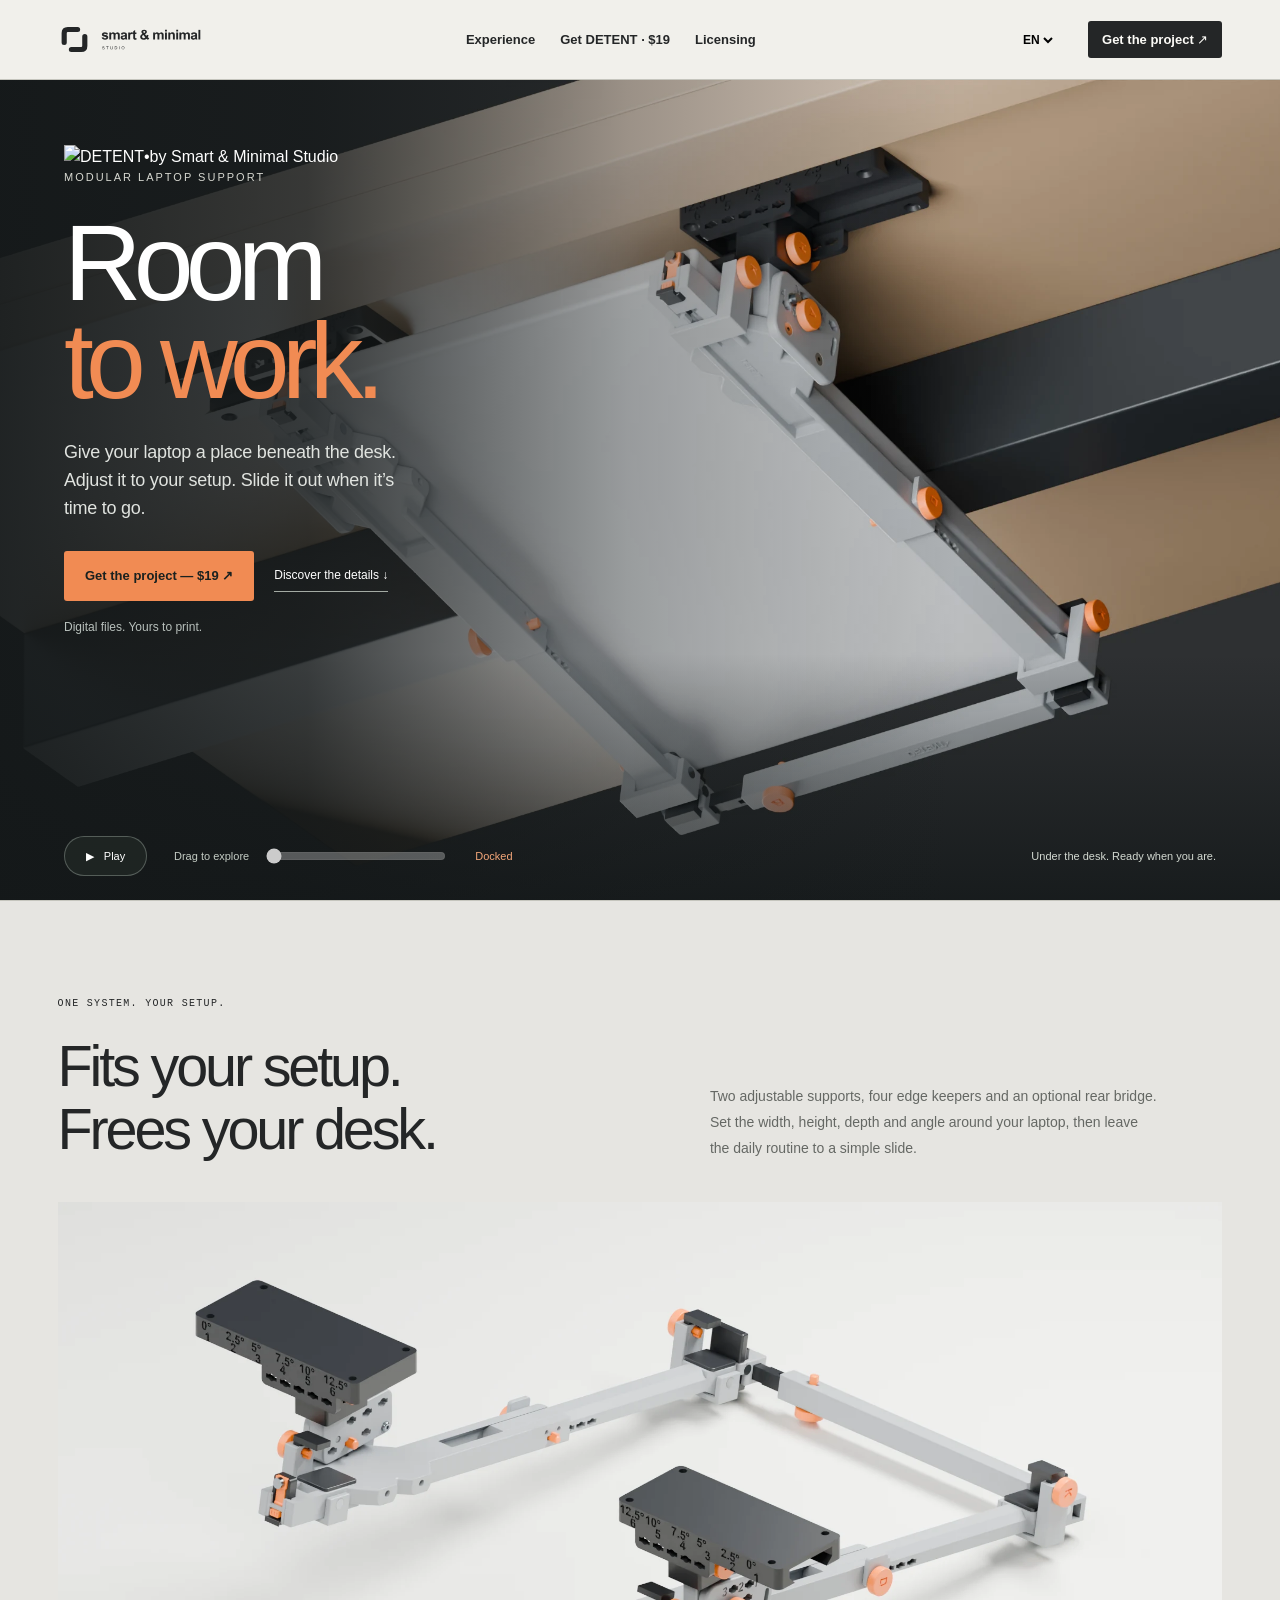
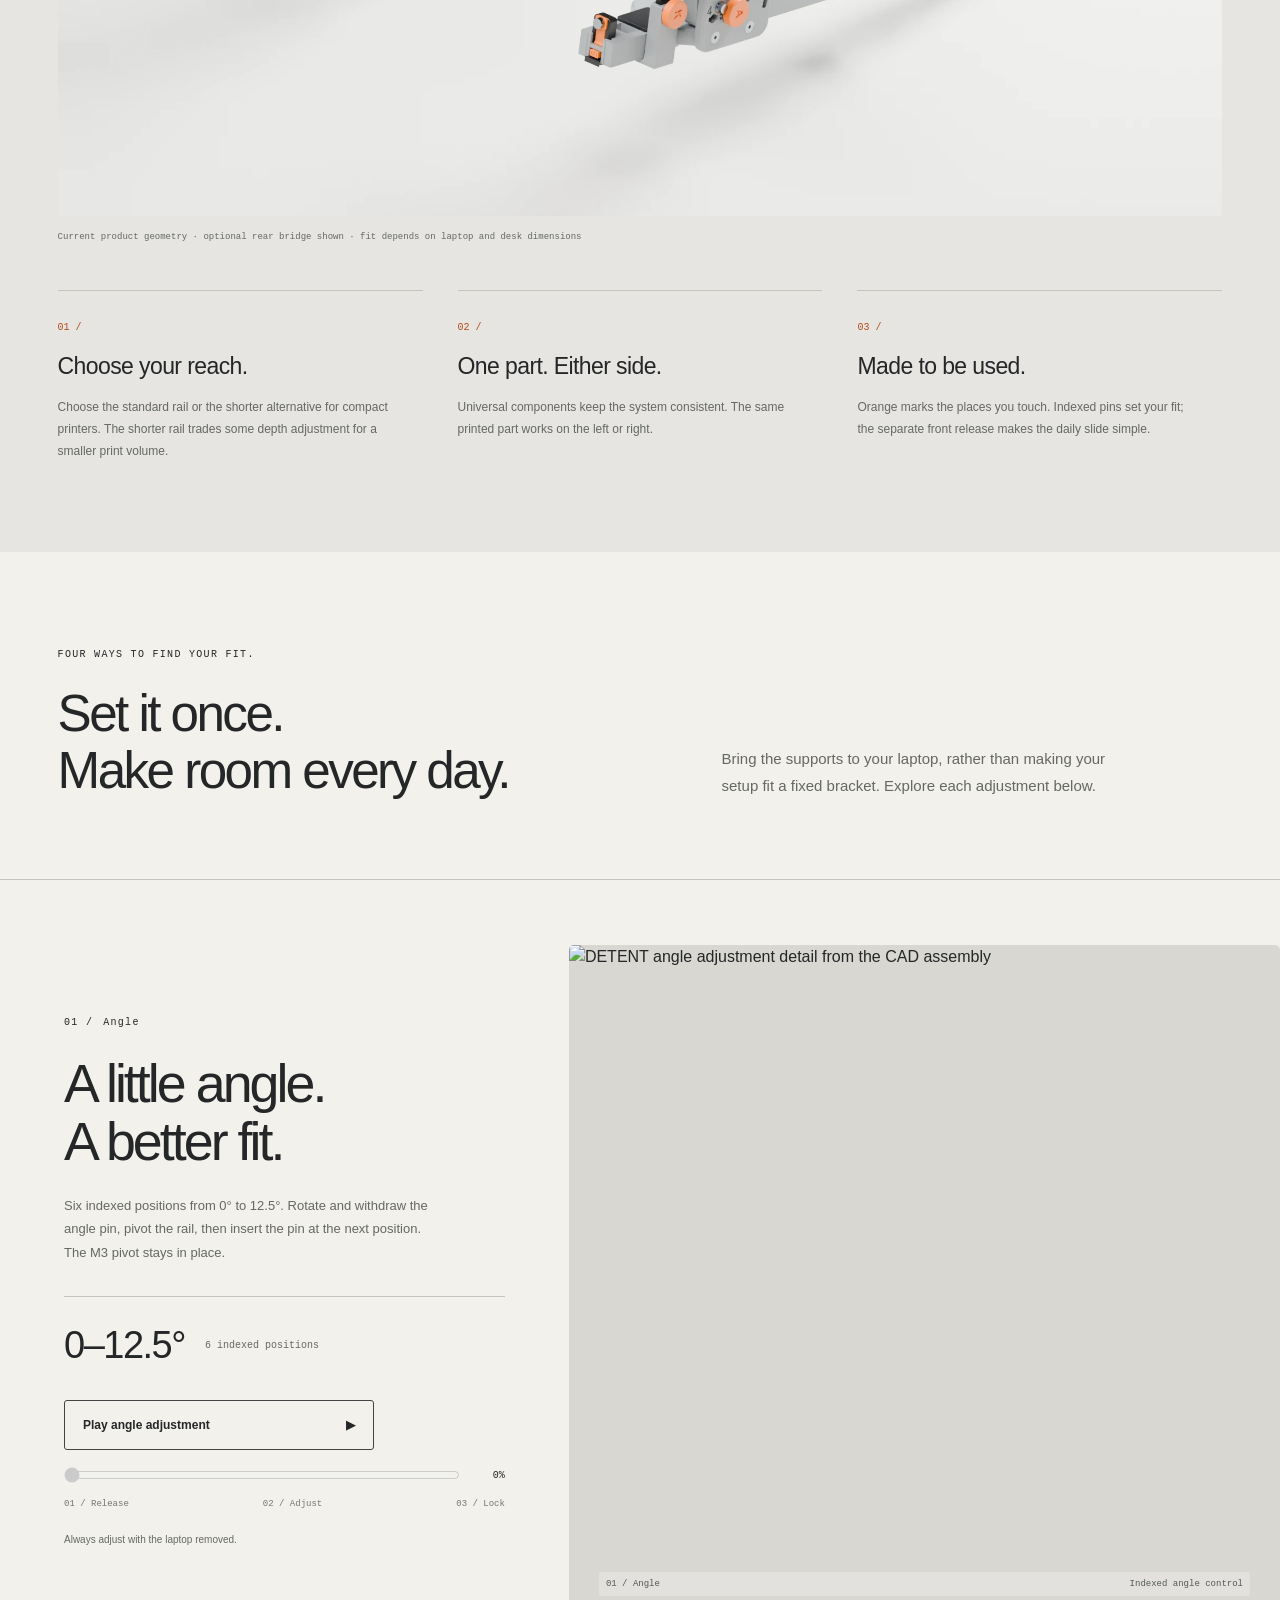
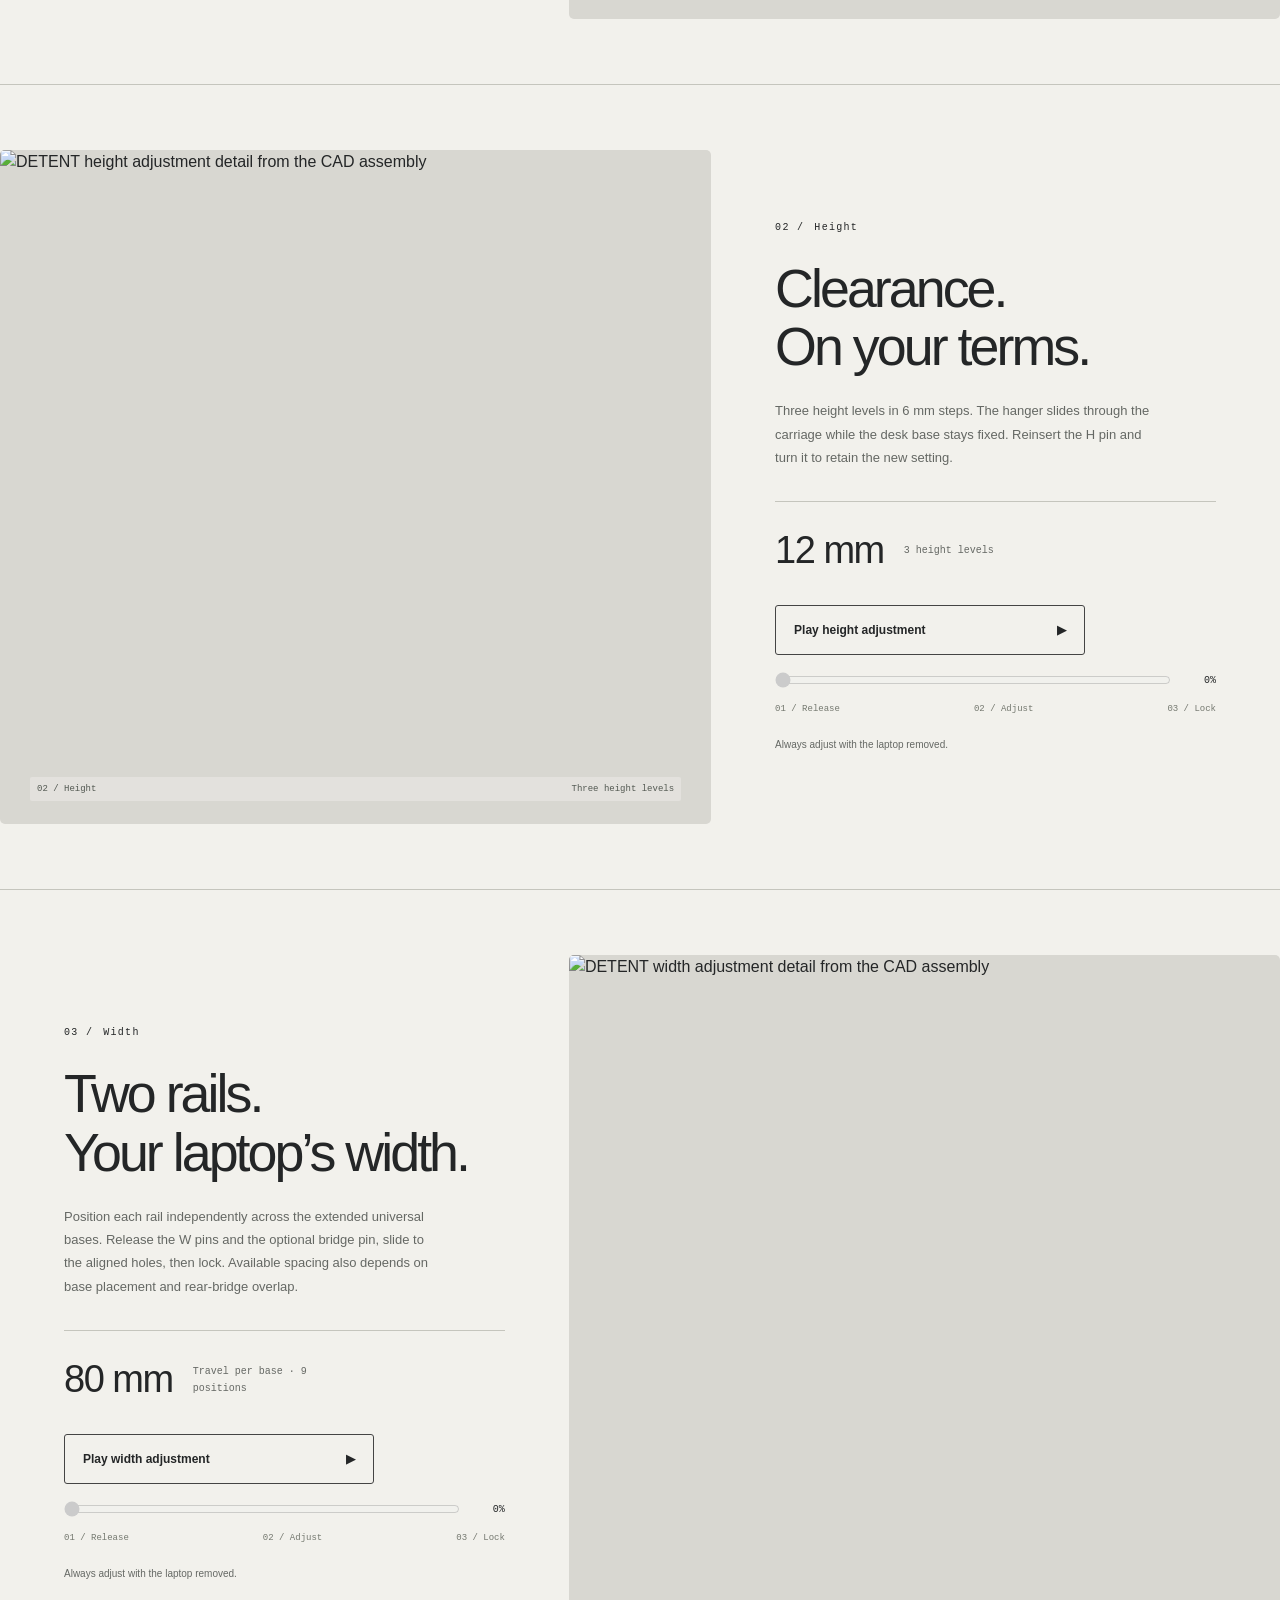
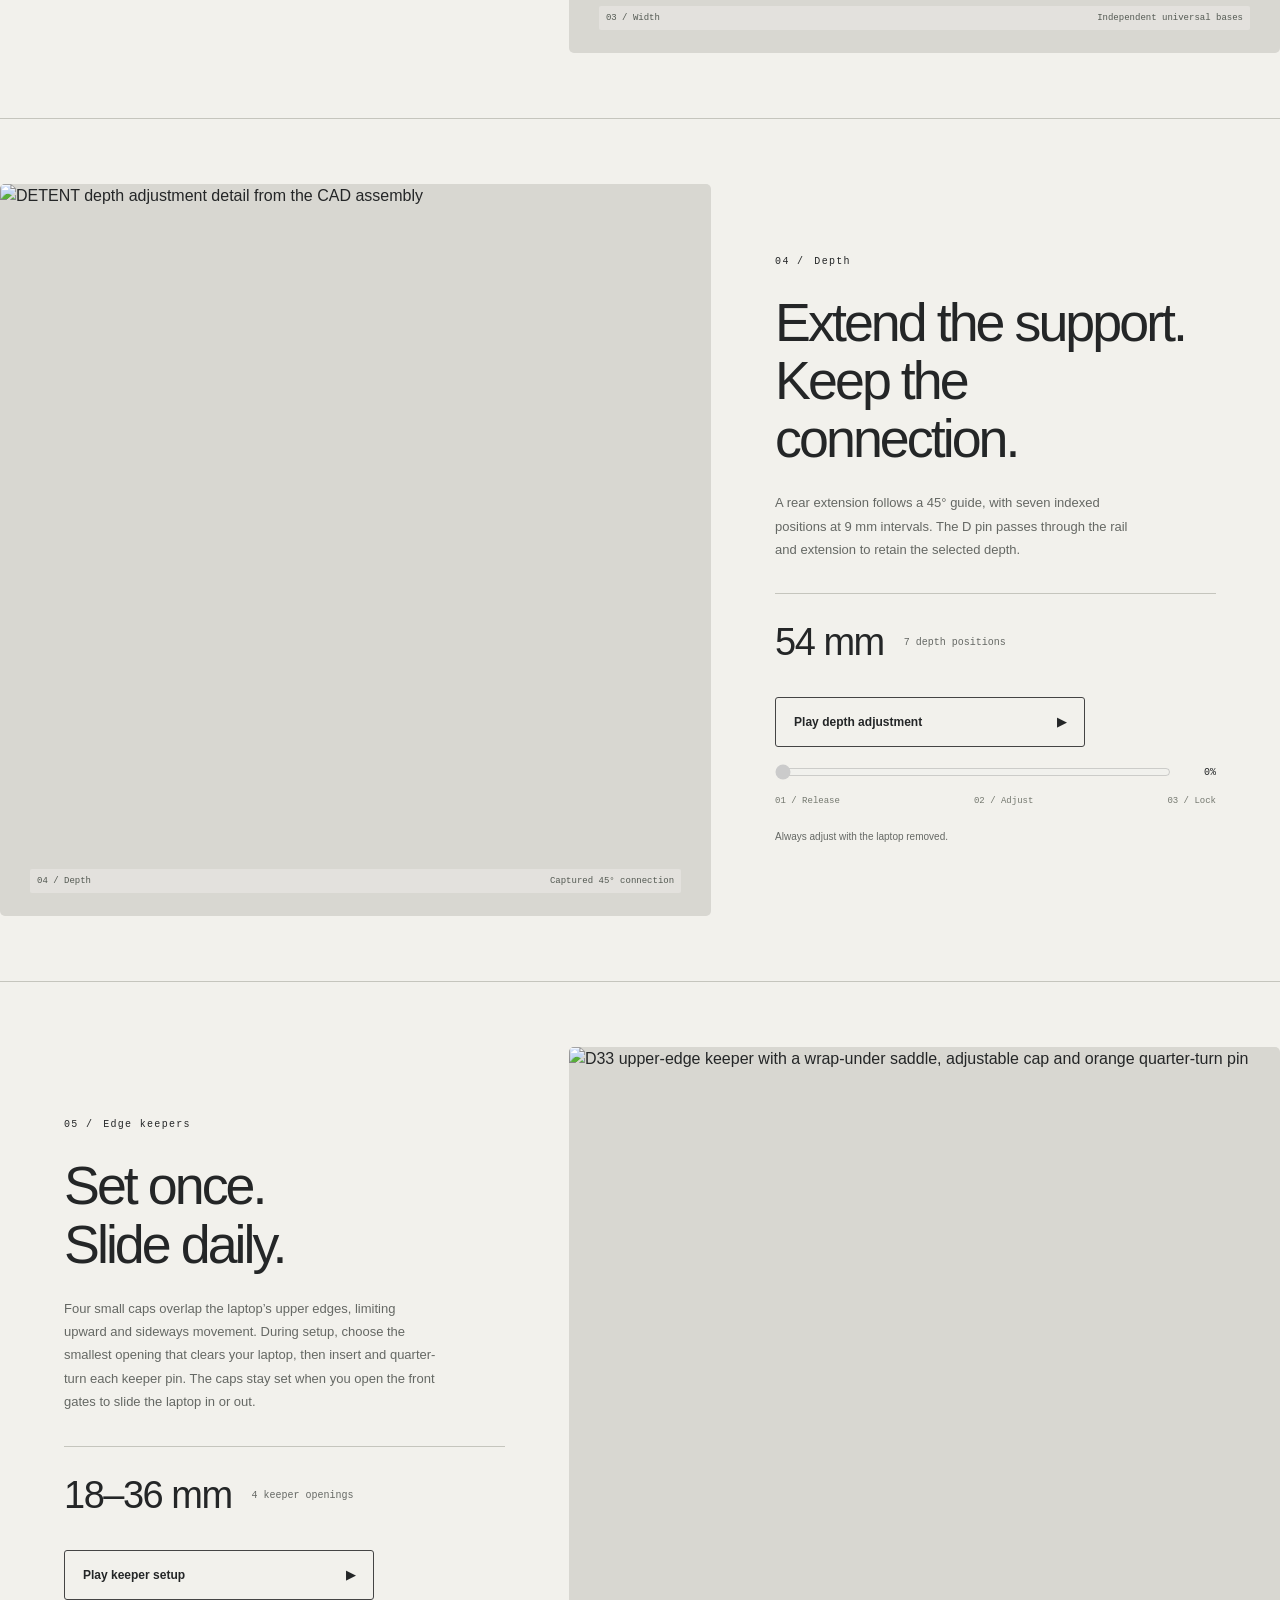
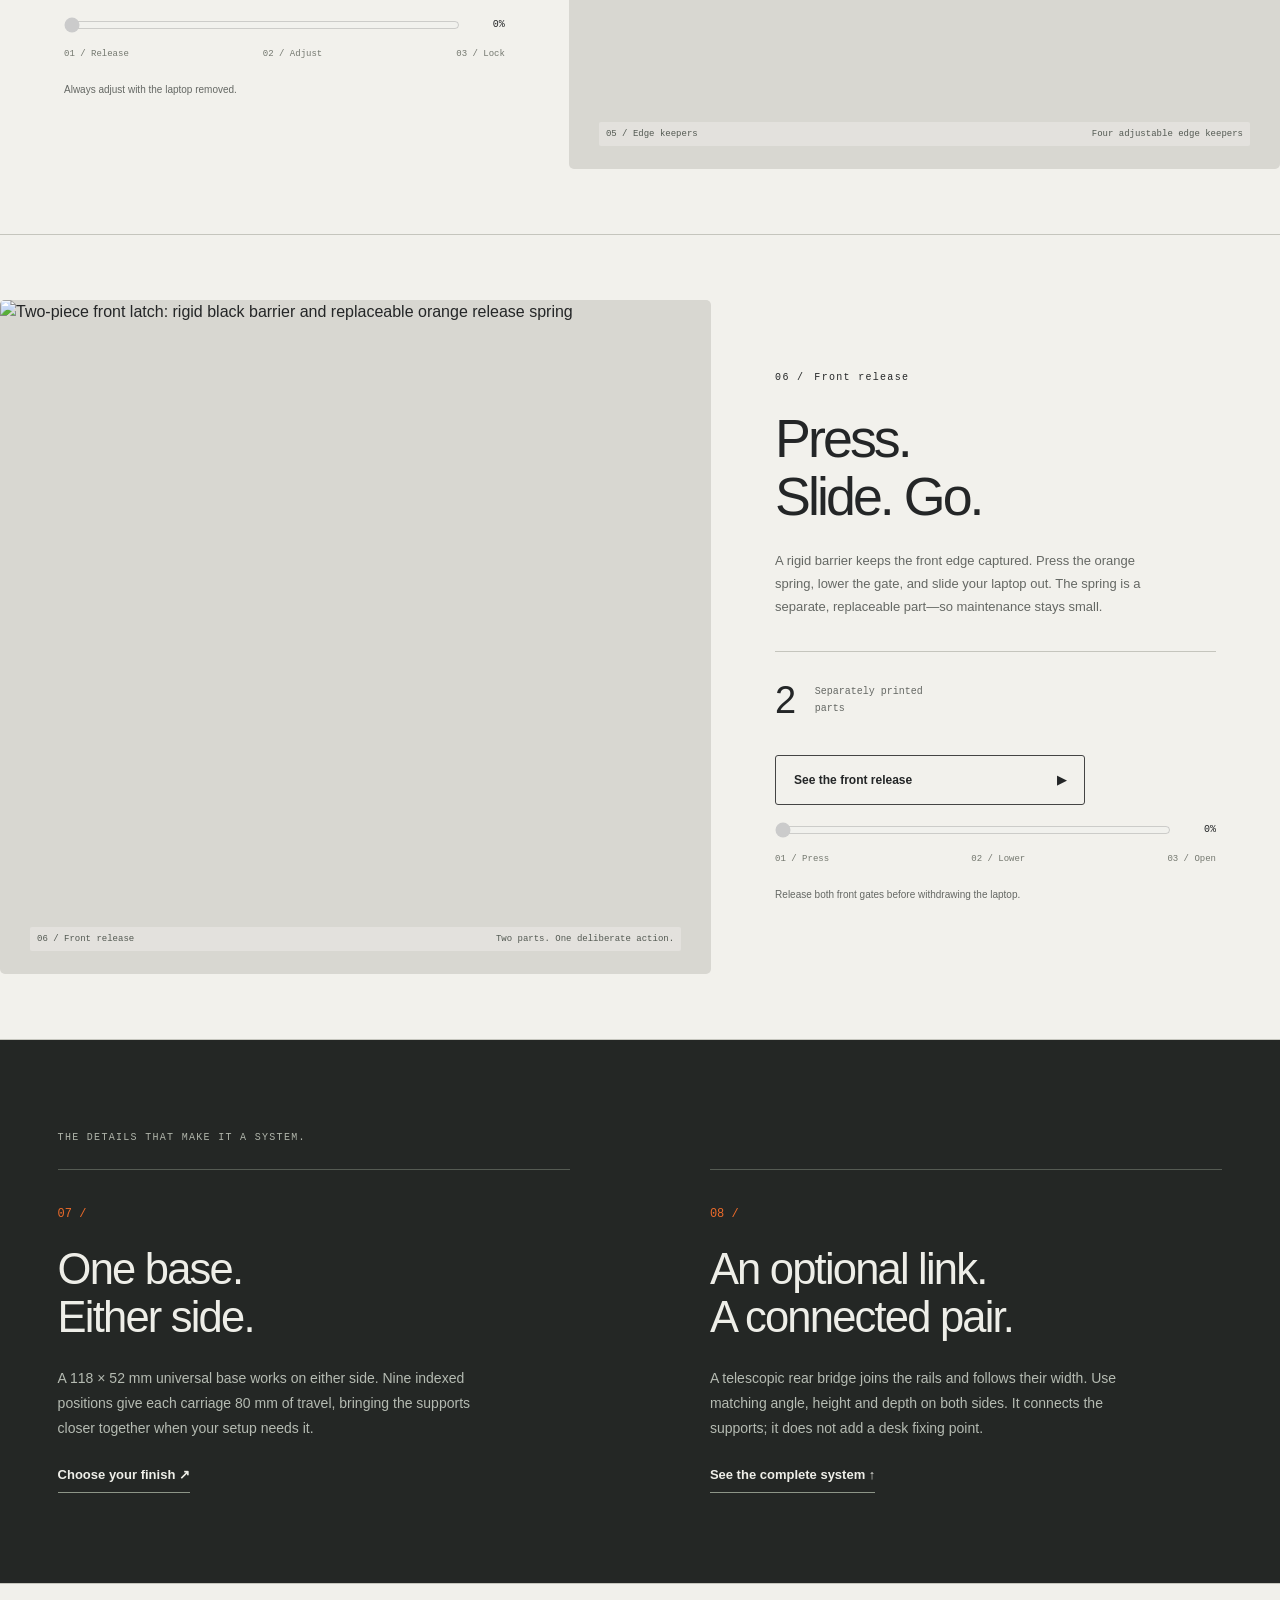
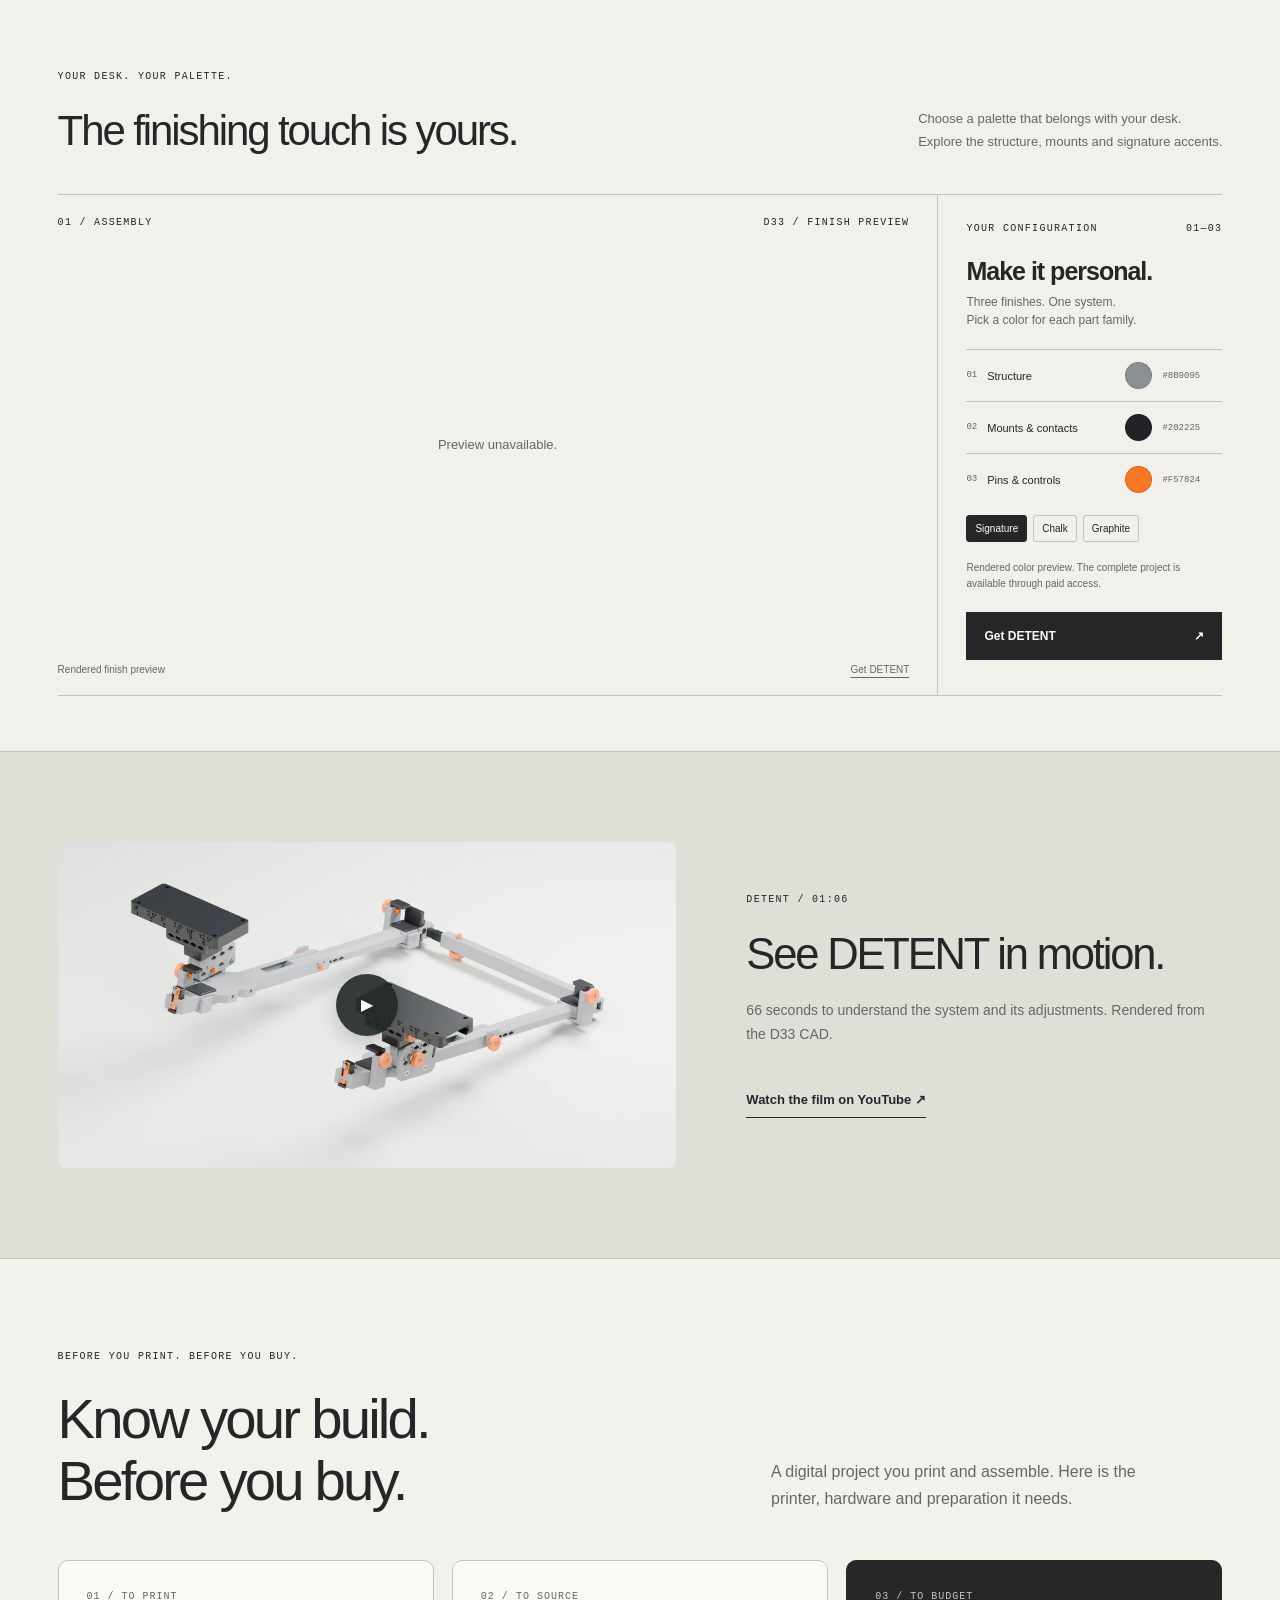
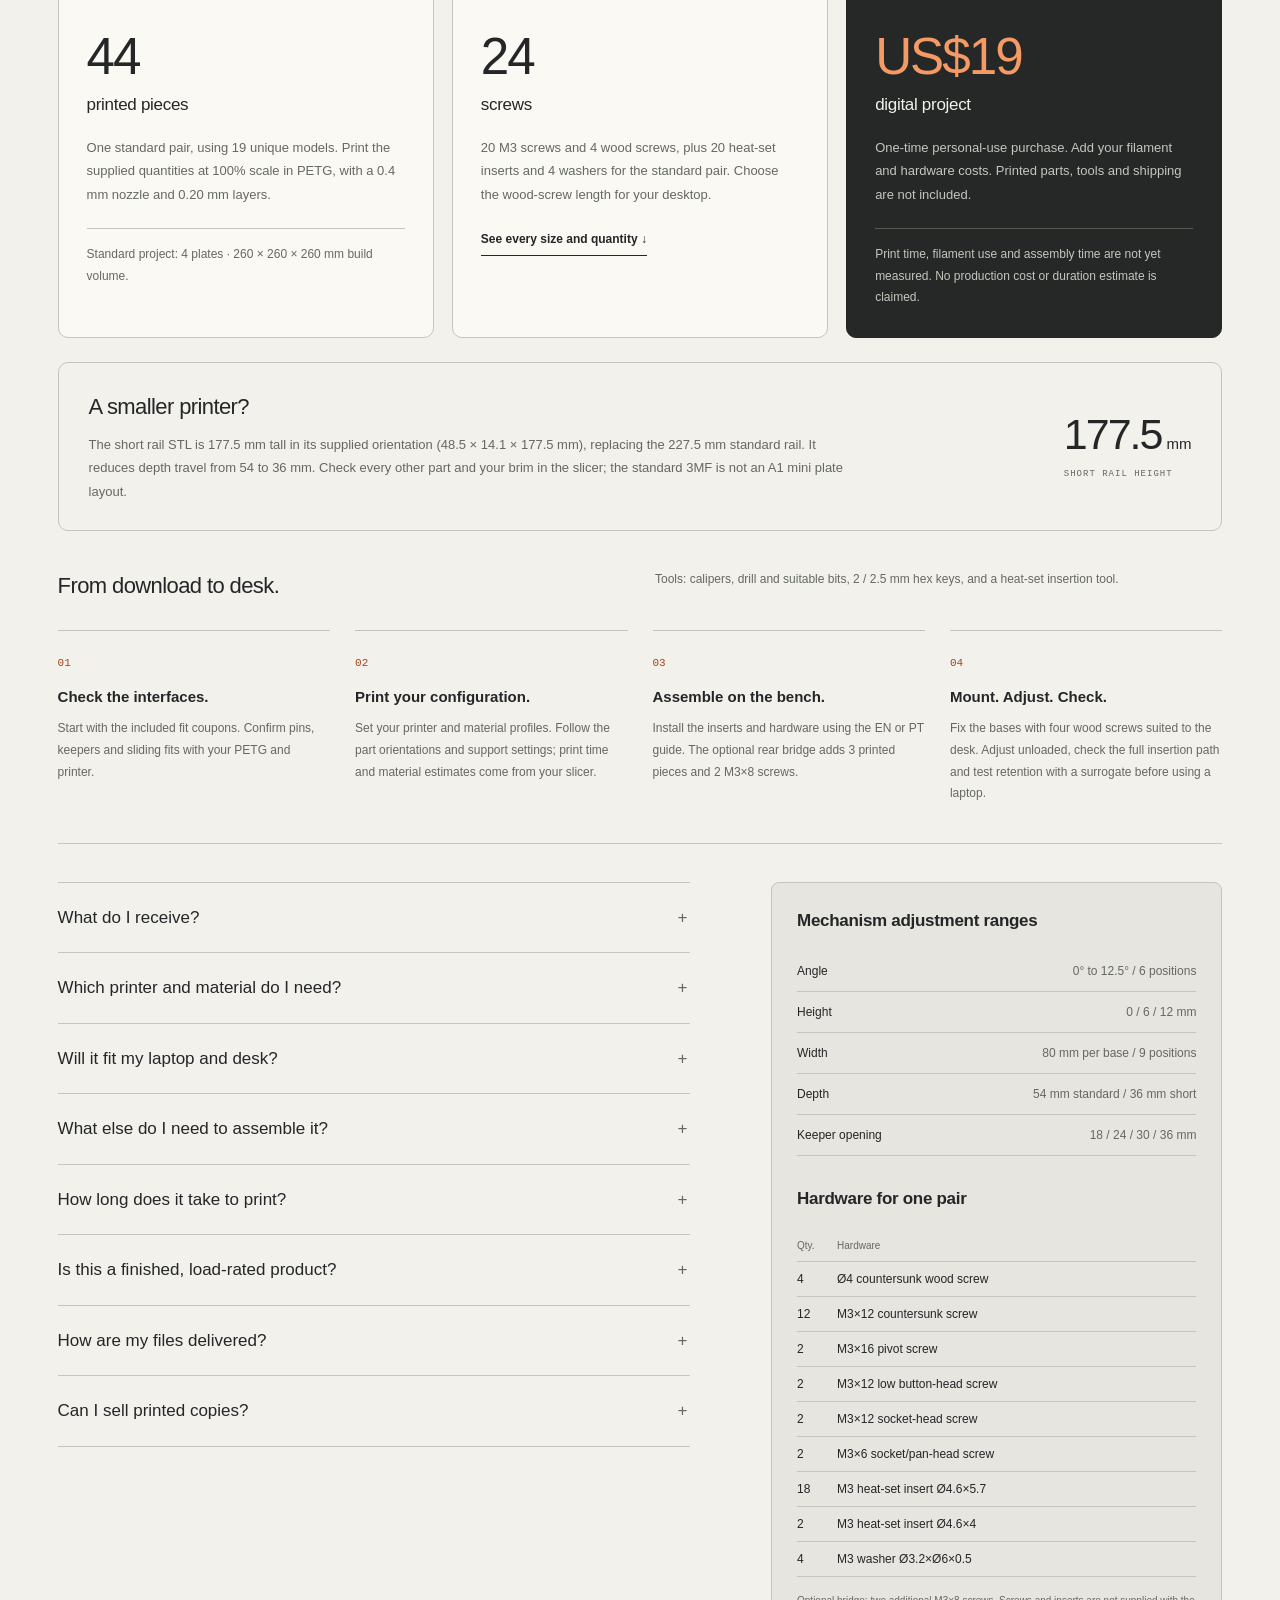
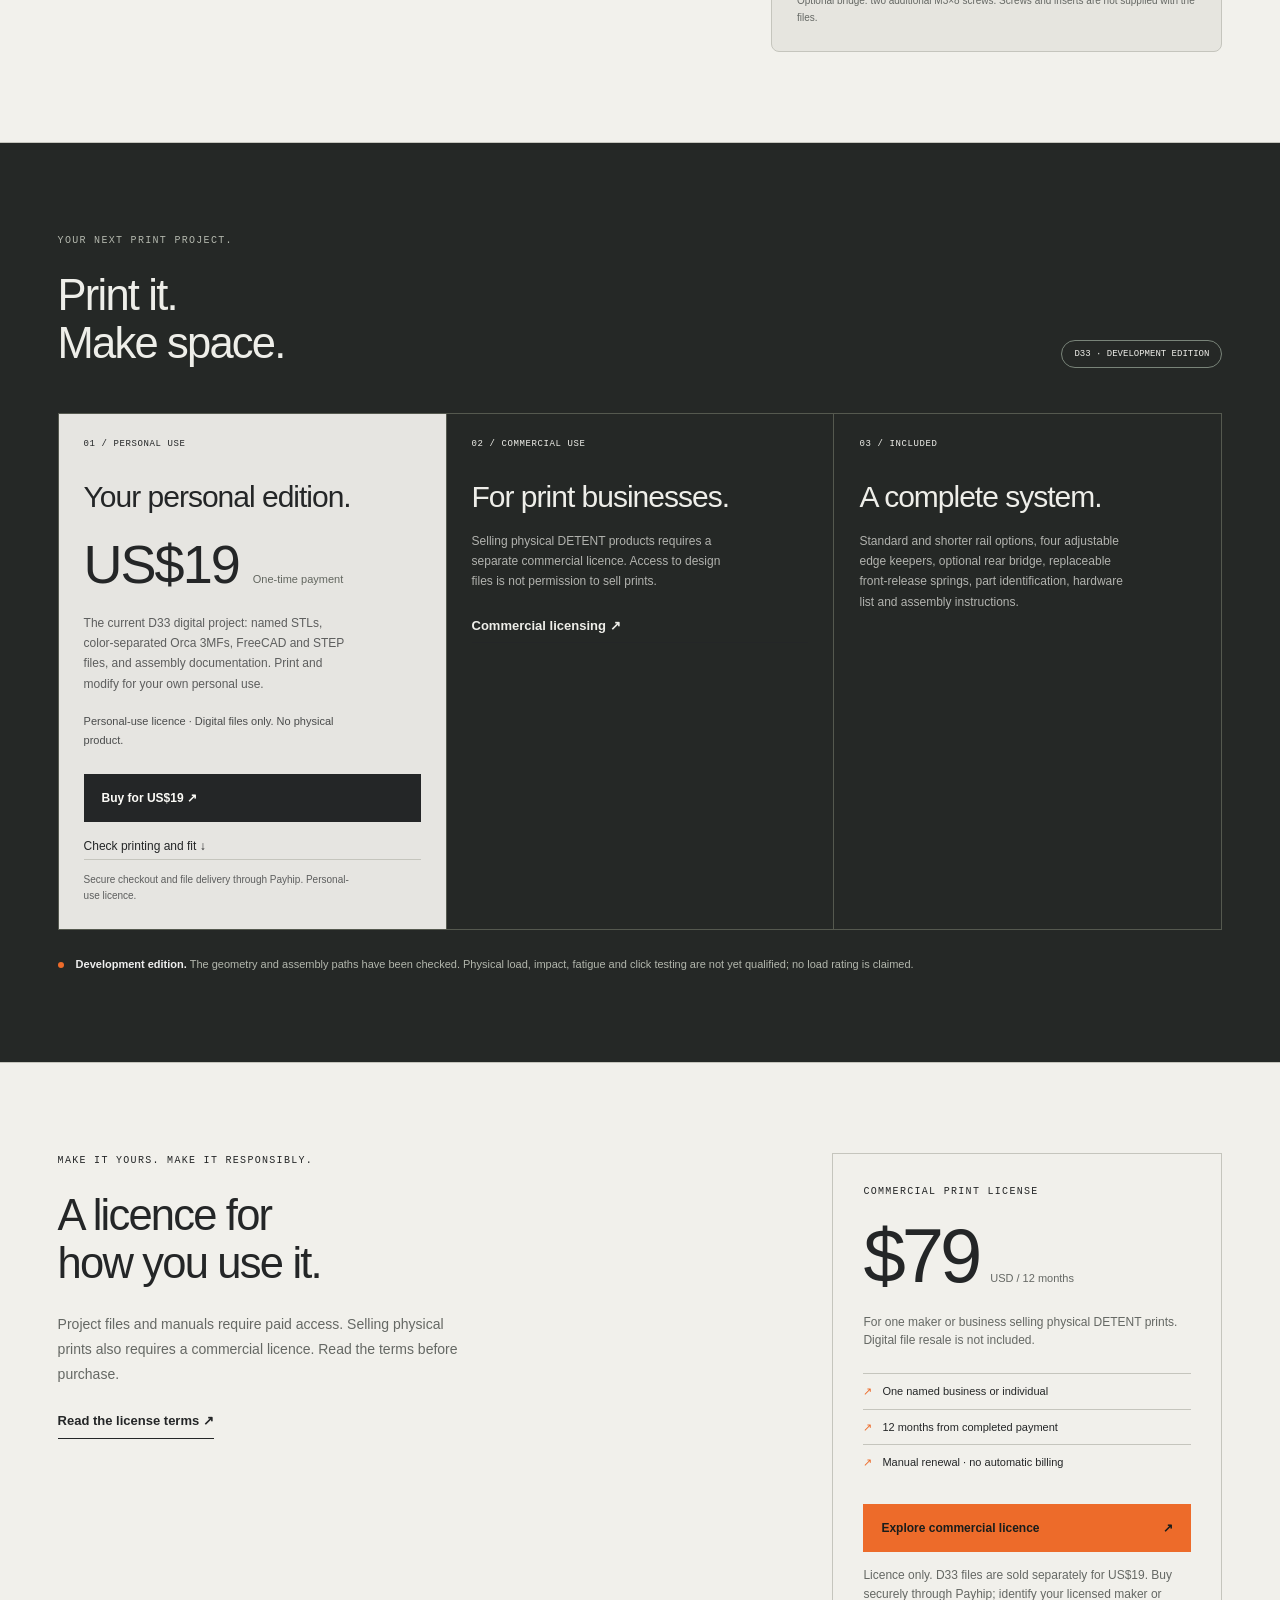
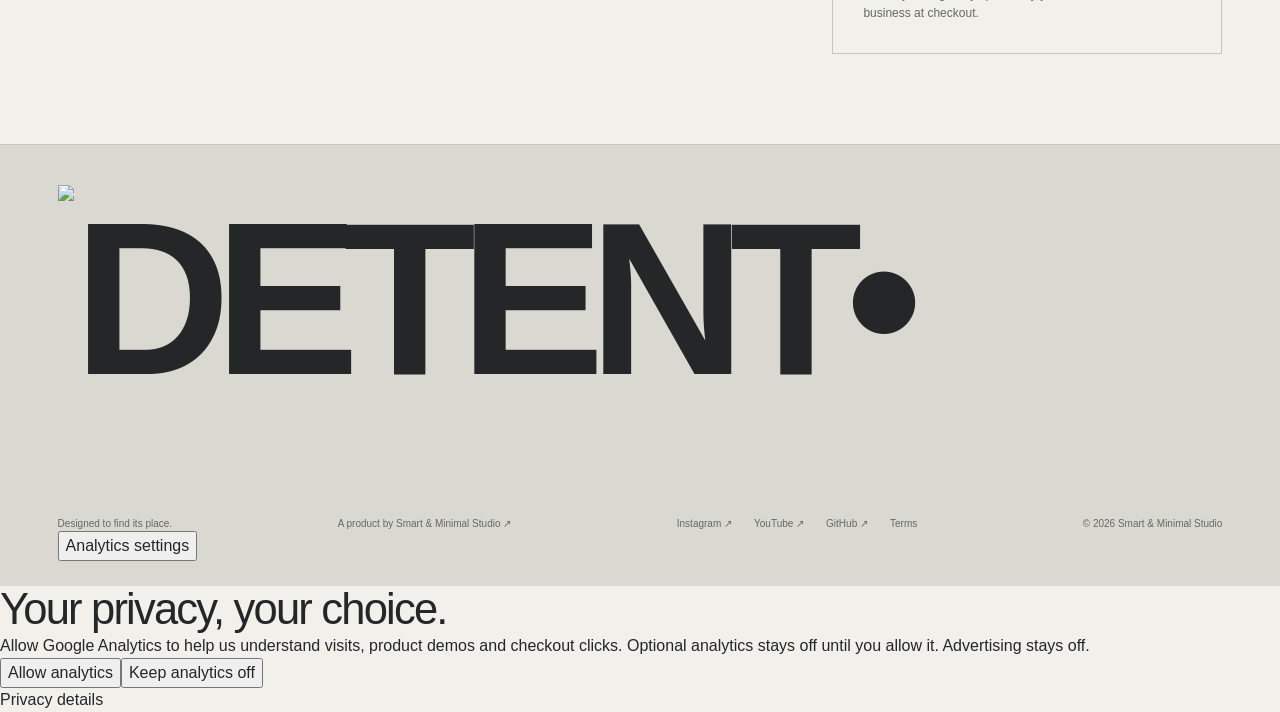
==== commit 41a06eb3: "Launch 79 USD commercial licence page and Payhip checkout" ====
--- a/docs/products/detent/index.html
+++ b/docs/products/detent/index.html
@@ -1,5 +1,5 @@
 <!doctype html>
-<html lang="en"><head><meta charset="utf-8"><meta name="viewport" content="width=device-width,initial-scale=1"><title>DETENT — 3D Printable Under-Desk Laptop Mount | US$19</title><meta name="description" content="A modular, 3D-printable under-desk laptop support. D33 digital project files for US$19, one-time personal use. Explore the adjustments and choose your colors."><meta name="theme-color" content="#e6e5e1"><meta property="og:title" content="DETENT — Room to work."><meta property="og:description" content="Modular laptop support. Four adjustments. Your colors."><meta property="og:image" content="https://smartminimalstudio.pages.dev/products/detent/assets/renders/hero.webp"><meta property="og:type" content="website"><meta property="og:url" content="https://smartminimalstudio.pages.dev/products/detent/"><link rel="canonical" href="https://smartminimalstudio.pages.dev/products/detent/"><link rel="icon" href="assets/icon.svg" type="image/svg+xml"><link rel="stylesheet" href="assets/site.css?v=d33-build2"><script defer src="assets/store-config.js?v=checkout-brand1"></script><script defer src="assets/site.js?v=d33-build2"></script><script defer src="assets/hero.js?v=d33"></script><link rel="stylesheet" href="../../assets/product-brand.css?v=interlock1"><script defer src="../../assets/measurement.js?v=analytics2" data-container="GTM-TQ9M5MBR" data-measurement="G-B96EMNW1M1"></script></head>
+<html lang="en"><head><meta charset="utf-8"><meta name="viewport" content="width=device-width,initial-scale=1"><title>DETENT — 3D Printable Under-Desk Laptop Mount | US$19</title><meta name="description" content="A modular, 3D-printable under-desk laptop support. D33 digital project files for US$19, one-time personal use. Explore the adjustments and choose your colors."><meta name="theme-color" content="#e6e5e1"><meta property="og:title" content="DETENT — Room to work."><meta property="og:description" content="Modular laptop support. Four adjustments. Your colors."><meta property="og:image" content="https://smartminimalstudio.pages.dev/products/detent/assets/renders/hero.webp"><meta property="og:type" content="website"><meta property="og:url" content="https://smartminimalstudio.pages.dev/products/detent/"><link rel="canonical" href="https://smartminimalstudio.pages.dev/products/detent/"><link rel="icon" href="assets/icon.svg" type="image/svg+xml"><link rel="stylesheet" href="assets/site.css?v=d33-commercial1"><script defer src="assets/store-config.js?v=commercial1"></script><script defer src="assets/site.js?v=d33-commercial1"></script><script defer src="assets/hero.js?v=d33"></script><link rel="stylesheet" href="../../assets/product-brand.css?v=interlock1"><script defer src="../../assets/measurement.js?v=commercial1" data-container="GTM-TQ9M5MBR" data-measurement="G-B96EMNW1M1"></script></head>
 <body class="d33-product"><a class="skip" href="#main" data-i18n="skip">Skip to content</a>
 <header class="header"><a class="brand studio-brand" href="../../" aria-label="Smart &amp; Minimal Studio home"><img src="../../assets/brand/wordmark.svg" alt="Smart &amp; Minimal Studio" width="204" height="50"></a><nav aria-label="Main navigation"><a href="#experience" data-i18n="navExplore">Experience</a><a href="#access" data-i18n="navFiles">Get DETENT · $19</a><a href="#license" data-i18n="navLicense">Licensing</a></nav><div class="header-right"><select id="language" aria-label="Language"><option value="en">EN</option><option value="pt">PT</option></select><a class="header-buy" href="#access" data-i18n="heroNavBuy">Get the project ↗</a></div></header>
 <main id="main"><section class="campaign-hero" id="experience" aria-labelledby="hero-title">
@@ -29,5 +29,5 @@
 <li><span>03</span><div><h4 data-i18n="buildStep3Title">Assemble on the bench.</h4><p data-i18n="buildStep3">Install the inserts and hardware using the EN or PT guide. The optional rear bridge adds 3 printed pieces and 2 M3×8 screws.</p></div></li>
 <li><span>04</span><div><h4 data-i18n="buildStep4Title">Mount. Adjust. Check.</h4><p data-i18n="buildStep4">Fix the bases with four wood screws suited to the desk. Adjust unloaded, check the full insertion path and test retention with a surrogate before using a laptop.</p></div></li>
 </ol></div>
-<div class="guide-layout"><div class="guide-questions"><details><summary data-i18n="faqQ0">What do I receive?</summary><p data-i18n="faqA0">38 named STL models, five color-separated OrcaSlicer 3MF projects, FreeCAD and STEP files, English and Portuguese assembly PDFs, a hardware list and an offline assembly viewer. The standard support uses 44 printed pieces; optional parts are additional.</p></details><details><summary data-i18n="faqQ1">Which printer and material do I need?</summary><p data-i18n="faqA1">The standard projects target a 260 × 260 × 260 mm build volume. Use PETG, a 0.4 mm nozzle and 0.20 mm layers. A shorter rail STL is included for the A1 mini, with less depth adjustment. Select your actual printer and filament profile before slicing; keep functional parts at 100% scale.</p></details><details><summary data-i18n="faqQ2">Will it fit my laptop and desk?</summary><p data-i18n="faqA2">Fit is determined by the closed laptop dimensions, feet, vents, ports and the entire insertion path beneath your desk lip and crossbar. Indexed adjustment ranges below describe the mechanism, not a guaranteed laptop size range. Keeper openings are 18, 24, 30 or 36 mm: they must clear the shell and overlap its edges without squeezing. DETENT is not a port-specific dock and has no integrated USB connector.</p></details><details><summary data-i18n="faqQ3">What else do I need to assemble it?</summary><p data-i18n="faqA3">Printed parts, screws, heat-set inserts and tools are not supplied. The hardware list below is for one complete pair; the rear bridge is optional. You will need calipers, suitable drilling tools, 2 mm and 2.5 mm hex keys and a heat-set insertion tool. Choose wood-screw length and pilot holes for your actual desktop thickness and material.</p></details><details><summary data-i18n="faqQ4">How long does it take to print?</summary><p data-i18n="faqA4">Print time and filament consumption depend on your printer, profiles, infill, colors and optional parts. There is no measured production estimate yet. Slice the supplied projects with your actual settings for an estimate before starting a full kit. Fit-test coupons are included to check interfaces first.</p></details><details><summary data-i18n="faqQ5">Is this a finished, load-rated product?</summary><p data-i18n="faqA5">D33 is a development edition. CAD geometry and sampled assembly paths have been checked; physical fit, click, load, impact, creep and fatigue qualification are pending. No load rating is declared. The images and films show the actual CAD geometry, not physical test footage. Test assembly and retention with a suitable surrogate before loading a laptop.</p></details><details><summary data-i18n="faqQ6">How are my files delivered?</summary><p data-i18n="faqA6">Payhip handles checkout and digital delivery. After a completed order, use the download page and the receipt email to access your ZIP. Extract it and open START_HERE.txt. Files and manuals require paid access; nothing is shipped. For order or download help, use the seller-contact option on your Payhip receipt.</p></details><details><summary data-i18n="faqQ7">Can I sell printed copies?</summary><p data-i18n="faqA7">The US$19 purchase is for personal use and private modifications. Selling physical prints requires a separately activated US$29/year commercial licence. Neither licence permits redistributing or reselling the digital files. Read the licence terms before purchasing.</p></details></div><aside class="guide-specs" aria-label="Project specifications"><h3 data-i18n="rangesTitle">Mechanism adjustment ranges</h3><dl><div><dt data-i18n="rangeName0">Angle</dt><dd data-i18n="rangeValue0">0° to 12.5° / 6 positions</dd></div><div><dt data-i18n="rangeName1">Height</dt><dd data-i18n="rangeValue1">0 / 6 / 12 mm</dd></div><div><dt data-i18n="rangeName2">Width</dt><dd data-i18n="rangeValue2">80 mm per base / 9 positions</dd></div><div><dt data-i18n="rangeName3">Depth</dt><dd data-i18n="rangeValue3">54 mm standard / 36 mm short</dd></div><div><dt data-i18n="rangeName4">Keeper opening</dt><dd data-i18n="rangeValue4">18 / 24 / 30 / 36 mm</dd></div></dl><h3 id="hardware-list" data-i18n="hardwareTitle">Hardware for one pair</h3><table><thead><tr><th scope="col" data-i18n="hardwareQty">Qty.</th><th scope="col" data-i18n="hardwareItem">Hardware</th></tr></thead><tbody><tr><td>4</td><td data-i18n="hardwareName0">Ø4 countersunk wood screw</td></tr><tr><td>12</td><td data-i18n="hardwareName1">M3×12 countersunk screw</td></tr><tr><td>2</td><td data-i18n="hardwareName2">M3×16 pivot screw</td></tr><tr><td>2</td><td data-i18n="hardwareName3">M3×12 low button-head screw</td></tr><tr><td>2</td><td data-i18n="hardwareName4">M3×12 socket-head screw</td></tr><tr><td>2</td><td data-i18n="hardwareName5">M3×6 socket/pan-head screw</td></tr><tr><td>18</td><td data-i18n="hardwareName6">M3 heat-set insert Ø4.6×5.7</td></tr><tr><td>2</td><td data-i18n="hardwareName7">M3 heat-set insert Ø4.6×4</td></tr><tr><td>4</td><td data-i18n="hardwareName8">M3 washer Ø3.2×Ø6×0.5</td></tr></tbody></table><p class="fine" data-i18n="hardwareNote">Optional bridge: two additional M3×8 screws. Screws and inserts are not supplied with the files.</p></aside></div></section><section class="downloads section" id="access"><div class="section-top"><div><div class="eyebrow" data-i18n="filesEyebrow">YOUR NEXT PRINT PROJECT.</div><h2 data-i18n="filesTitle">Print it.<br>Make space.</h2></div><span class="pill" data-i18n="prototype">D33 · DEVELOPMENT EDITION</span></div><div class="download-grid"><article class="download featured"><div class="download-top">01 / PERSONAL USE</div><h3 data-i18n="fullScale">Your personal edition.</h3><div class="personal-price" aria-label="19 US dollars"><strong>US$19</strong><span data-i18n="oneTime">One-time payment</span></div><p data-i18n="fullText">The current D33 digital project: named STLs, color-separated Orca 3MFs, FreeCAD and STEP files, and assembly documentation. Print and modify for your own personal use.</p><p class="digital-note" data-i18n="digitalOnly">Personal-use licence · Digital files only. No physical product.</p><a id="personal-buy" class="button dark" href="https://payhip.com/buy?link=pT3IL" rel="noopener" data-i18n="buyPersonal">Buy for US$19 ↗</a><a class="purchase-fit-link" href="#buy-guide" data-i18n="guideLink">Check printing and fit ↓</a><p id="purchase-status" class="purchase-status" role="status" data-i18n="purchaseReady">Secure checkout and file delivery through Payhip. Personal-use licence.</p></article><article class="download"><div class="download-top">02 / COMMERCIAL USE</div><h3 data-i18n="halfScale">For print businesses.</h3><p data-i18n="halfText">Selling physical DETENT products requires a separate commercial licence. Access to design files is not permission to sell prints.</p><a class="text-link" href="#license" data-i18n="commercialDetails">Commercial licensing ↗</a></article><article class="download"><div class="download-top">03 / INCLUDED</div><h3 data-i18n="sourceTitle">A complete system.</h3><p data-i18n="sourceText">Standard and shorter rail options, four adjustable edge keepers, optional rear bridge, replaceable front-release springs, part identification, hardware list and assembly instructions.</p></article></div><div class="prototype-note"><span class="signal"></span><p data-i18n="prototypeNote"><strong>Development edition.</strong> The geometry and assembly paths have been checked. Physical load, impact, fatigue and click testing are not yet qualified; no load rating is claimed.</p></div></section><section class="licensing section" id="license"><div class="license-intro"><div class="eyebrow" data-i18n="licenseEyebrow">MAKE IT YOURS. MAKE IT RESPONSIBLY.</div><h2 data-i18n="licenseTitle">A licence for<br>how you use it.</h2><p data-i18n="licenseText">Project files and manuals require paid access. Selling physical prints also requires a commercial licence. Terms are confirmed before purchase.</p><a class="text-link" href="terms.html" data-i18n="termsLink">Read the license terms ↗</a></div><div class="license-offer"><div class="micro" data-i18n="commercial">COMMERCIAL PRINT LICENSE</div><div class="price">$29<span data-i18n="perYear">USD / year</span></div><p data-i18n="offerText">For one maker or business selling physical DETENT prints. Digital file resale is not included.</p><ul><li data-i18n="offer1">One named business or individual</li><li data-i18n="offer2">12 months from written activation</li><li data-i18n="offer3">Attribution to DETENT required</li></ul><a id="commercial-cta" class="button orange" href="https://github.com/smartminimalstudio/detent/issues/new?template=commercial-license.yml"><span data-i18n="requestLicense">Request commercial license</span><span>↗</span></a><p class="fine" data-i18n="checkoutNote">Requests open on GitHub and are public. Do not include payment or personal details. Payment instructions follow separately; a request does not activate a license.</p></div></section>
+<div class="guide-layout"><div class="guide-questions"><details><summary data-i18n="faqQ0">What do I receive?</summary><p data-i18n="faqA0">38 named STL models, five color-separated OrcaSlicer 3MF projects, FreeCAD and STEP files, English and Portuguese assembly PDFs, a hardware list and an offline assembly viewer. The standard support uses 44 printed pieces; optional parts are additional.</p></details><details><summary data-i18n="faqQ1">Which printer and material do I need?</summary><p data-i18n="faqA1">The standard projects target a 260 × 260 × 260 mm build volume. Use PETG, a 0.4 mm nozzle and 0.20 mm layers. A shorter rail STL is included for the A1 mini, with less depth adjustment. Select your actual printer and filament profile before slicing; keep functional parts at 100% scale.</p></details><details><summary data-i18n="faqQ2">Will it fit my laptop and desk?</summary><p data-i18n="faqA2">Fit is determined by the closed laptop dimensions, feet, vents, ports and the entire insertion path beneath your desk lip and crossbar. Indexed adjustment ranges below describe the mechanism, not a guaranteed laptop size range. Keeper openings are 18, 24, 30 or 36 mm: they must clear the shell and overlap its edges without squeezing. DETENT is not a port-specific dock and has no integrated USB connector.</p></details><details><summary data-i18n="faqQ3">What else do I need to assemble it?</summary><p data-i18n="faqA3">Printed parts, screws, heat-set inserts and tools are not supplied. The hardware list below is for one complete pair; the rear bridge is optional. You will need calipers, suitable drilling tools, 2 mm and 2.5 mm hex keys and a heat-set insertion tool. Choose wood-screw length and pilot holes for your actual desktop thickness and material.</p></details><details><summary data-i18n="faqQ4">How long does it take to print?</summary><p data-i18n="faqA4">Print time and filament consumption depend on your printer, profiles, infill, colors and optional parts. There is no measured production estimate yet. Slice the supplied projects with your actual settings for an estimate before starting a full kit. Fit-test coupons are included to check interfaces first.</p></details><details><summary data-i18n="faqQ5">Is this a finished, load-rated product?</summary><p data-i18n="faqA5">D33 is a development edition. CAD geometry and sampled assembly paths have been checked; physical fit, click, load, impact, creep and fatigue qualification are pending. No load rating is declared. The images and films show the actual CAD geometry, not physical test footage. Test assembly and retention with a suitable surrogate before loading a laptop.</p></details><details><summary data-i18n="faqQ6">How are my files delivered?</summary><p data-i18n="faqA6">Payhip handles checkout and digital delivery. After a completed order, use the download page and the receipt email to access your ZIP. Extract it and open START_HERE.txt. Files and manuals require paid access; nothing is shipped. For order or download help, use the seller-contact option on your Payhip receipt.</p></details><details><summary data-i18n="faqQ7">Can I sell printed copies?</summary><p data-i18n="faqA7">The US$19 purchase is for personal use and private modifications. Selling physical prints requires a separate US$79 commercial licence for 12 months. Neither licence permits redistributing or reselling the digital files. Read the licence terms before purchasing.</p></details></div><aside class="guide-specs" aria-label="Project specifications"><h3 data-i18n="rangesTitle">Mechanism adjustment ranges</h3><dl><div><dt data-i18n="rangeName0">Angle</dt><dd data-i18n="rangeValue0">0° to 12.5° / 6 positions</dd></div><div><dt data-i18n="rangeName1">Height</dt><dd data-i18n="rangeValue1">0 / 6 / 12 mm</dd></div><div><dt data-i18n="rangeName2">Width</dt><dd data-i18n="rangeValue2">80 mm per base / 9 positions</dd></div><div><dt data-i18n="rangeName3">Depth</dt><dd data-i18n="rangeValue3">54 mm standard / 36 mm short</dd></div><div><dt data-i18n="rangeName4">Keeper opening</dt><dd data-i18n="rangeValue4">18 / 24 / 30 / 36 mm</dd></div></dl><h3 id="hardware-list" data-i18n="hardwareTitle">Hardware for one pair</h3><table><thead><tr><th scope="col" data-i18n="hardwareQty">Qty.</th><th scope="col" data-i18n="hardwareItem">Hardware</th></tr></thead><tbody><tr><td>4</td><td data-i18n="hardwareName0">Ø4 countersunk wood screw</td></tr><tr><td>12</td><td data-i18n="hardwareName1">M3×12 countersunk screw</td></tr><tr><td>2</td><td data-i18n="hardwareName2">M3×16 pivot screw</td></tr><tr><td>2</td><td data-i18n="hardwareName3">M3×12 low button-head screw</td></tr><tr><td>2</td><td data-i18n="hardwareName4">M3×12 socket-head screw</td></tr><tr><td>2</td><td data-i18n="hardwareName5">M3×6 socket/pan-head screw</td></tr><tr><td>18</td><td data-i18n="hardwareName6">M3 heat-set insert Ø4.6×5.7</td></tr><tr><td>2</td><td data-i18n="hardwareName7">M3 heat-set insert Ø4.6×4</td></tr><tr><td>4</td><td data-i18n="hardwareName8">M3 washer Ø3.2×Ø6×0.5</td></tr></tbody></table><p class="fine" data-i18n="hardwareNote">Optional bridge: two additional M3×8 screws. Screws and inserts are not supplied with the files.</p></aside></div></section><section class="downloads section" id="access"><div class="section-top"><div><div class="eyebrow" data-i18n="filesEyebrow">YOUR NEXT PRINT PROJECT.</div><h2 data-i18n="filesTitle">Print it.<br>Make space.</h2></div><span class="pill" data-i18n="prototype">D33 · DEVELOPMENT EDITION</span></div><div class="download-grid"><article class="download featured"><div class="download-top">01 / PERSONAL USE</div><h3 data-i18n="fullScale">Your personal edition.</h3><div class="personal-price" aria-label="19 US dollars"><strong>US$19</strong><span data-i18n="oneTime">One-time payment</span></div><p data-i18n="fullText">The current D33 digital project: named STLs, color-separated Orca 3MFs, FreeCAD and STEP files, and assembly documentation. Print and modify for your own personal use.</p><p class="digital-note" data-i18n="digitalOnly">Personal-use licence · Digital files only. No physical product.</p><a id="personal-buy" class="button dark" href="https://payhip.com/buy?link=pT3IL" rel="noopener" data-i18n="buyPersonal">Buy for US$19 ↗</a><a class="purchase-fit-link" href="#buy-guide" data-i18n="guideLink">Check printing and fit ↓</a><p id="purchase-status" class="purchase-status" role="status" data-i18n="purchaseReady">Secure checkout and file delivery through Payhip. Personal-use licence.</p></article><article class="download"><div class="download-top">02 / COMMERCIAL USE</div><h3 data-i18n="halfScale">For print businesses.</h3><p data-i18n="halfText">Selling physical DETENT products requires a separate commercial licence. Access to design files is not permission to sell prints.</p><a class="text-link" href="#license" data-i18n="commercialDetails">Commercial licensing ↗</a></article><article class="download"><div class="download-top">03 / INCLUDED</div><h3 data-i18n="sourceTitle">A complete system.</h3><p data-i18n="sourceText">Standard and shorter rail options, four adjustable edge keepers, optional rear bridge, replaceable front-release springs, part identification, hardware list and assembly instructions.</p></article></div><div class="prototype-note"><span class="signal"></span><p data-i18n="prototypeNote"><strong>Development edition.</strong> The geometry and assembly paths have been checked. Physical load, impact, fatigue and click testing are not yet qualified; no load rating is claimed.</p></div></section><section class="licensing section" id="license"><div class="license-intro"><div class="eyebrow" data-i18n="licenseEyebrow">MAKE IT YOURS. MAKE IT RESPONSIBLY.</div><h2 data-i18n="licenseTitle">A licence for<br>how you use it.</h2><p data-i18n="licenseText">Project files and manuals require paid access. Selling physical prints also requires a commercial licence. Read the terms before purchase.</p><a class="text-link" href="terms.html" data-i18n="termsLink">Read the license terms ↗</a></div><div class="license-offer"><div class="micro" data-i18n="commercial">COMMERCIAL PRINT LICENSE</div><div class="price">$79<span data-i18n="perYear">USD / 12 months</span></div><p data-i18n="offerText">For one maker or business selling physical DETENT prints. Digital file resale is not included.</p><ul><li data-i18n="offer1">One named business or individual</li><li data-i18n="offer2">12 months from completed payment</li><li data-i18n="offer3">Manual renewal · no automatic billing</li></ul><a id="commercial-cta" class="button orange" href="commercial"><span data-i18n="requestLicense">Explore commercial licence</span><span>↗</span></a><p class="fine" data-i18n="checkoutNote">Licence only. D33 files are sold separately for US$19. Buy securely through Payhip; identify your licensed maker or business at checkout.</p></div></section>
 </main><footer><div class="footer-brand"><img src="assets/brand/detent.svg" alt="DETENT•" width="1195" height="304"></div><div class="footer-bottom"><p data-i18n="footer">Designed to find its place.</p><a class="studio-endorsement" href="../../">A product by Smart &amp; Minimal Studio ↗</a><div><a href="https://www.instagram.com/smartminimalstudio.design/" target="_blank" rel="noopener">Instagram ↗</a><a href="https://www.youtube.com/@smartminimalstudio" target="_blank" rel="noopener">YouTube ↗</a><a href="https://github.com/smartminimalstudio/detent">GitHub ↗</a><a href="terms.html" data-i18n="terms">Terms</a></div><span>© 2026 Smart &amp; Minimal Studio</span></div></footer></body></html>
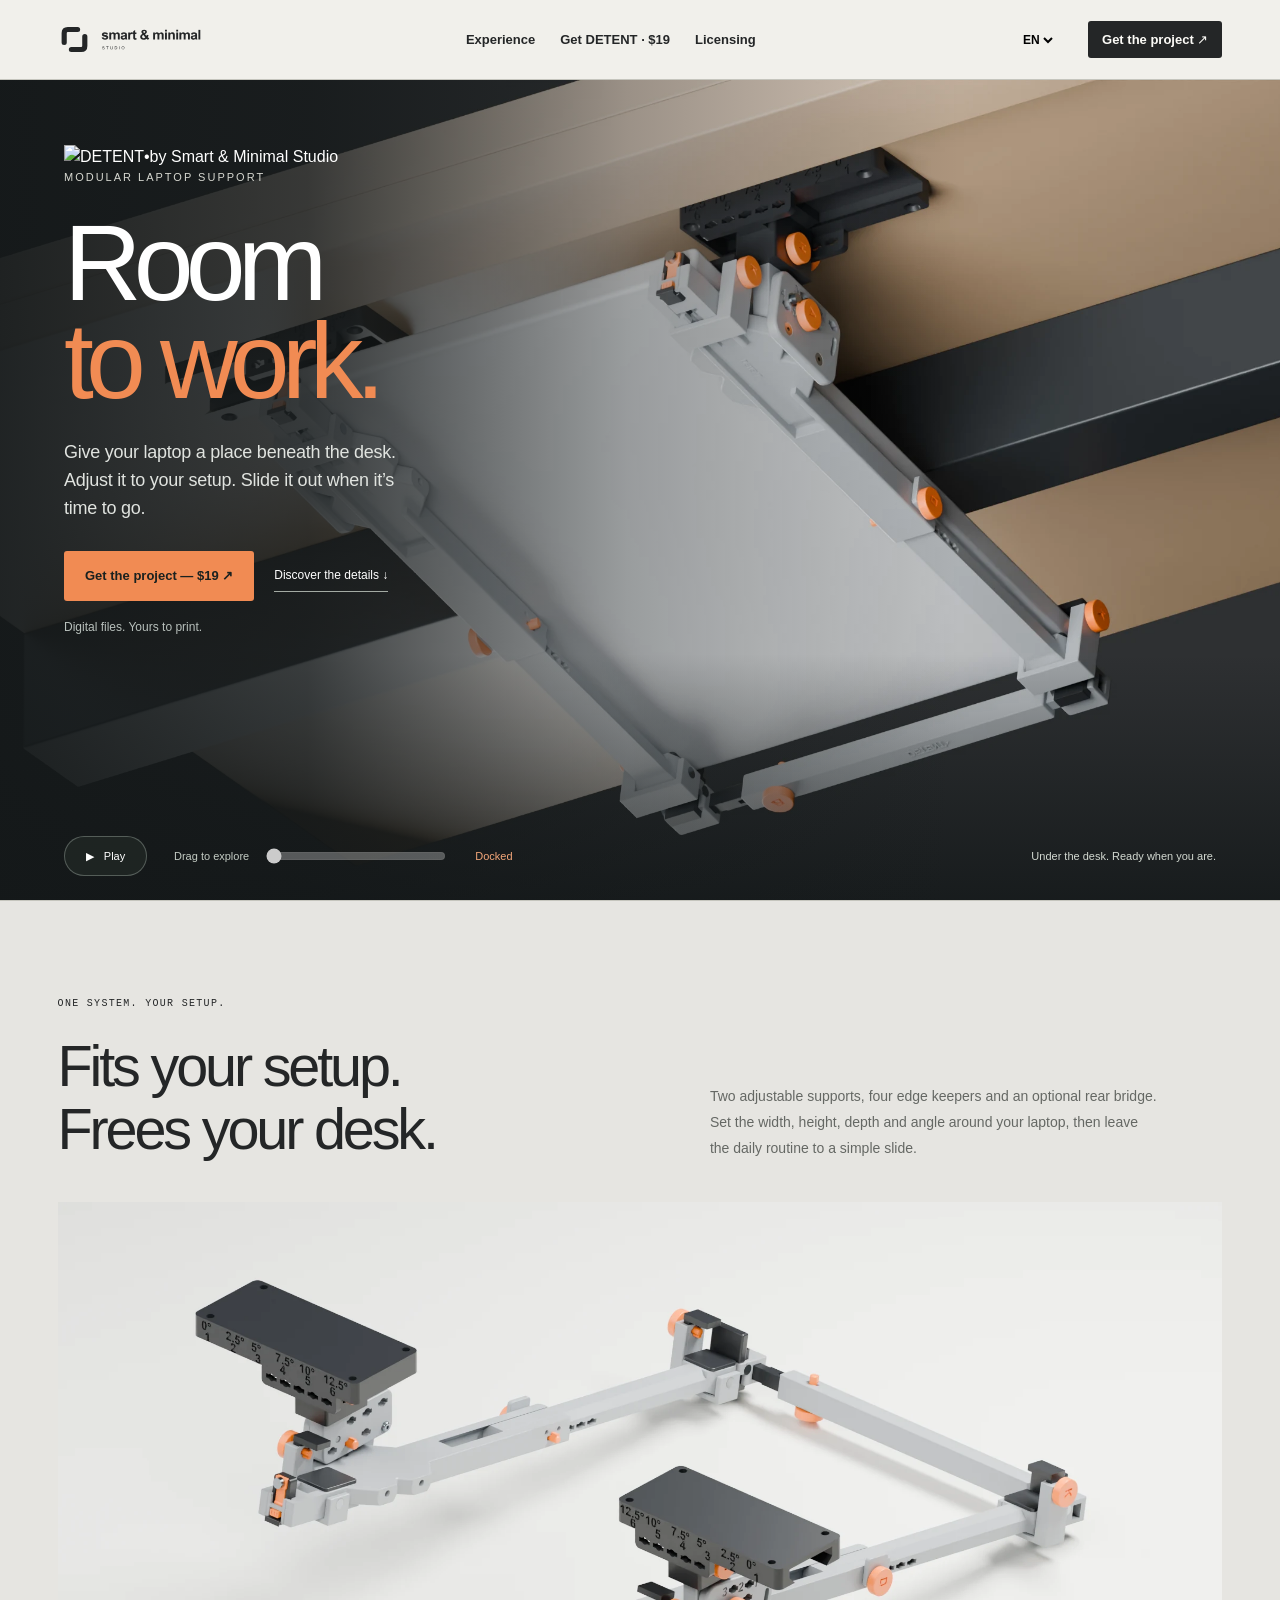
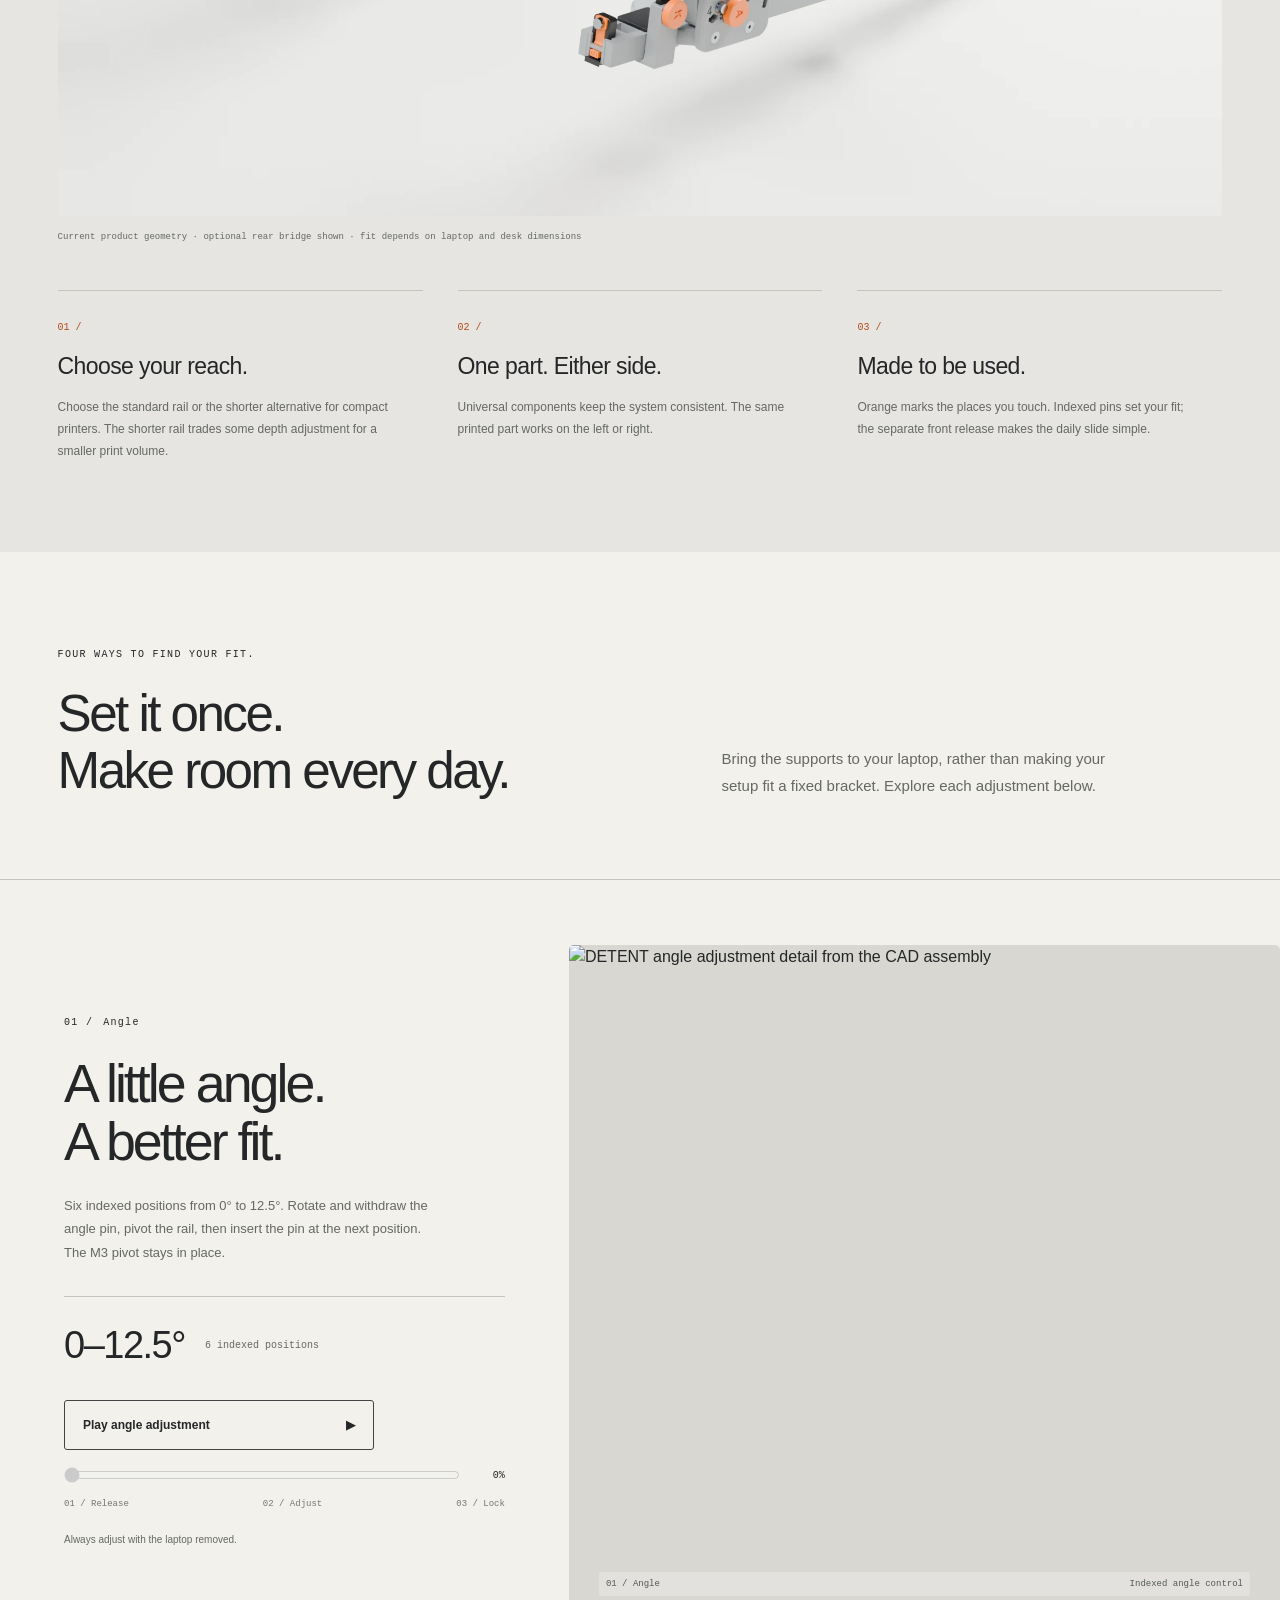
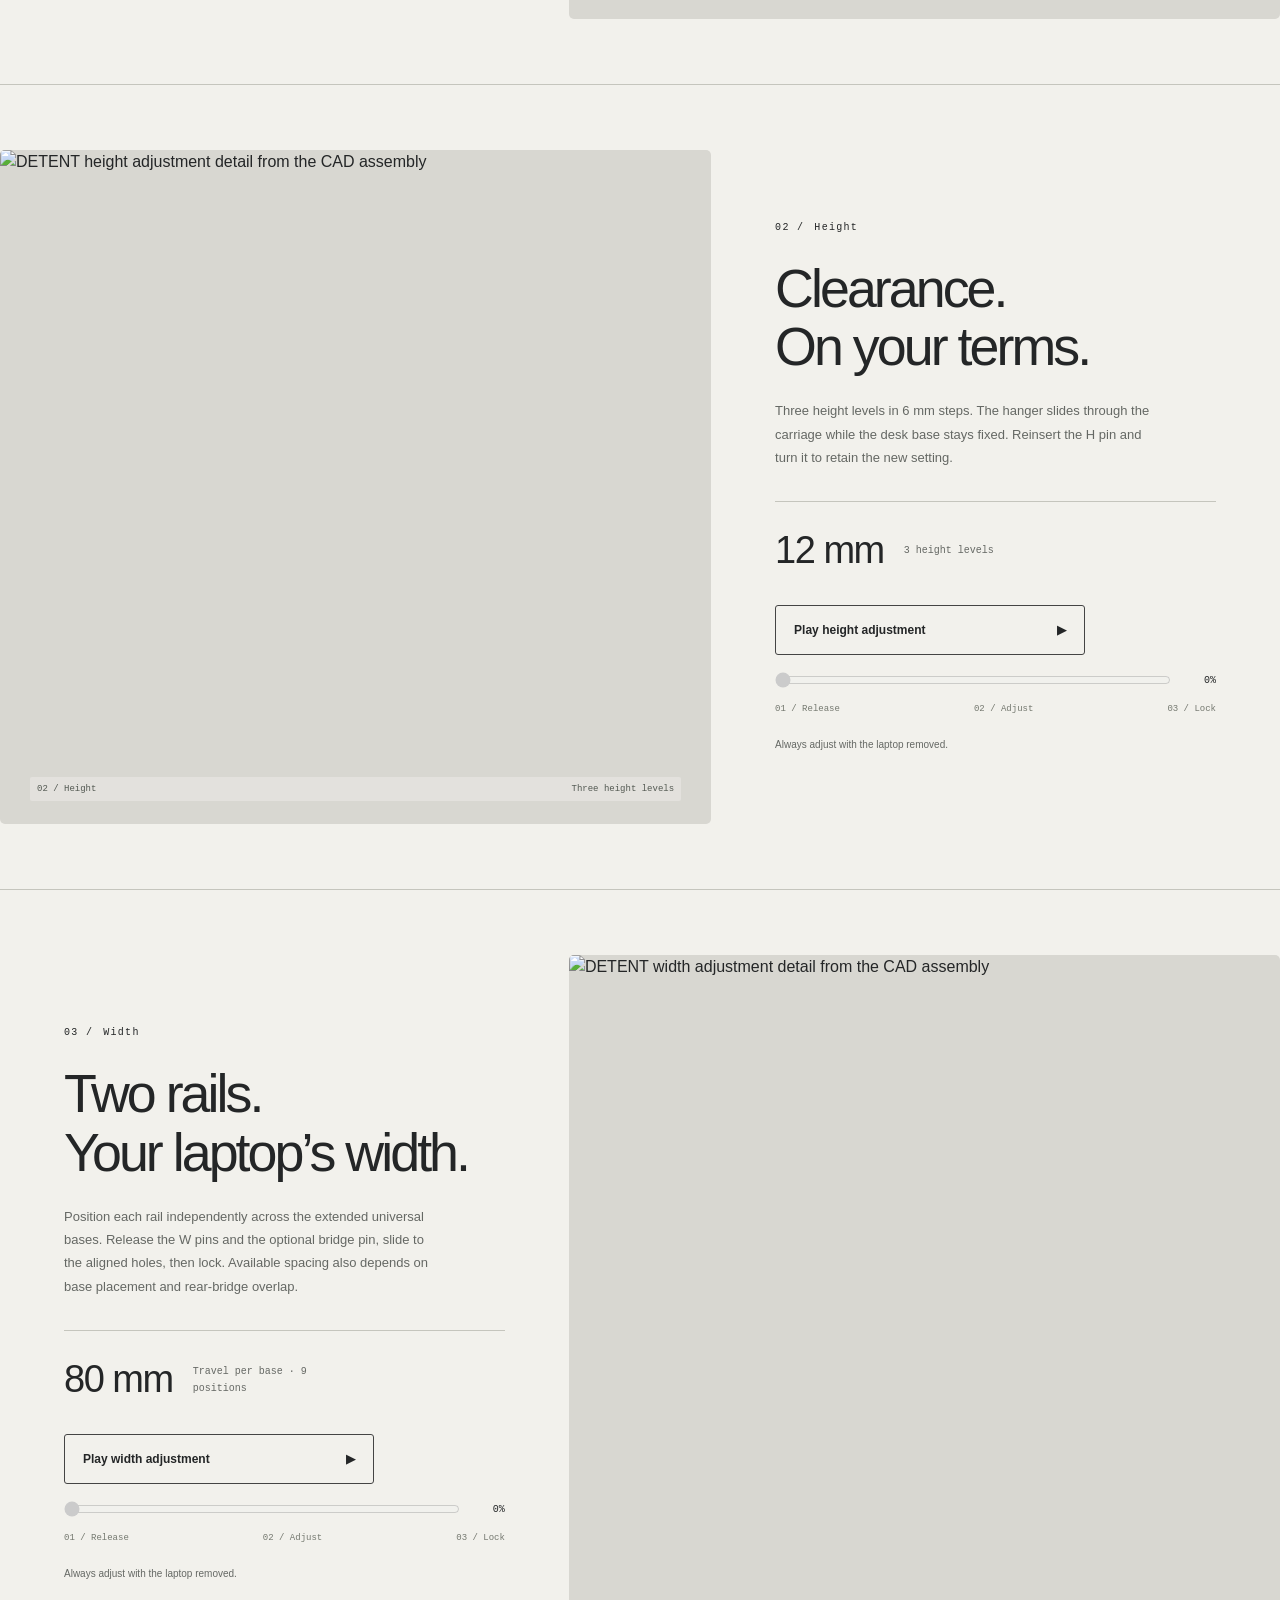
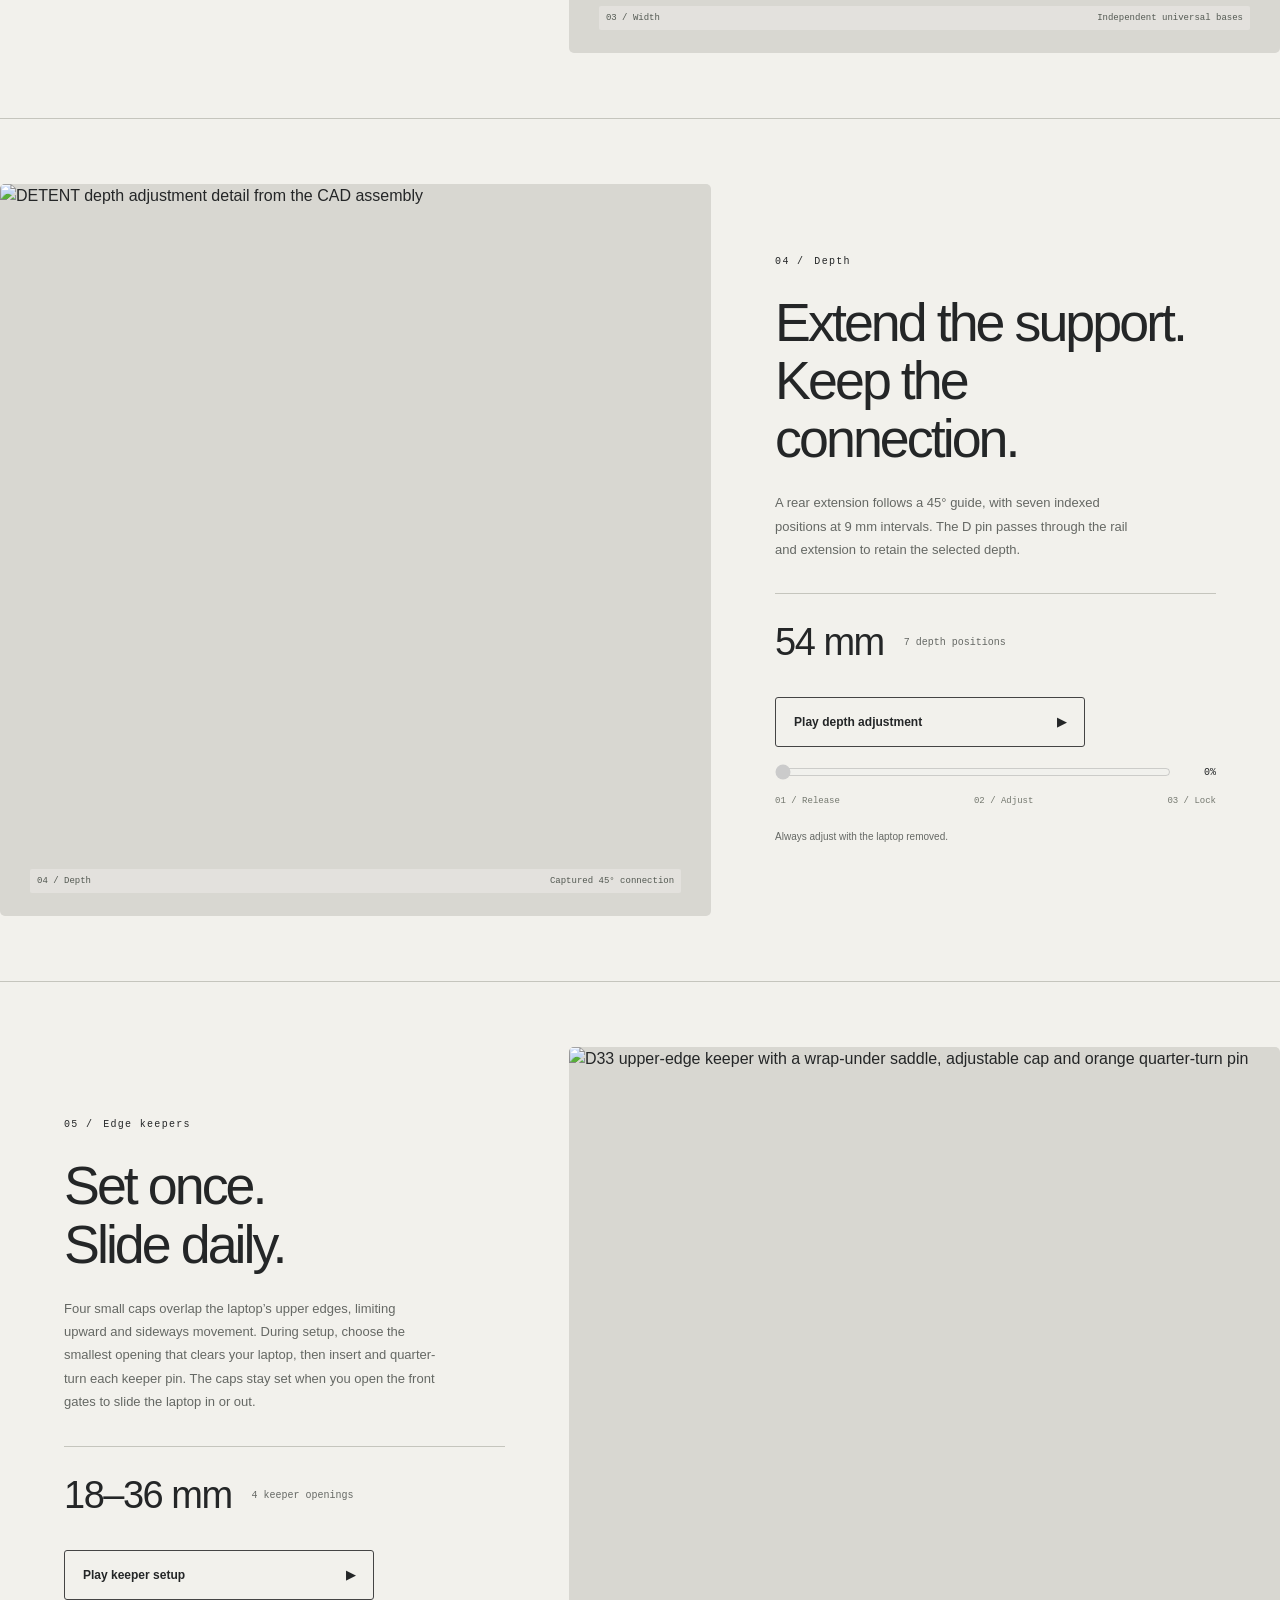
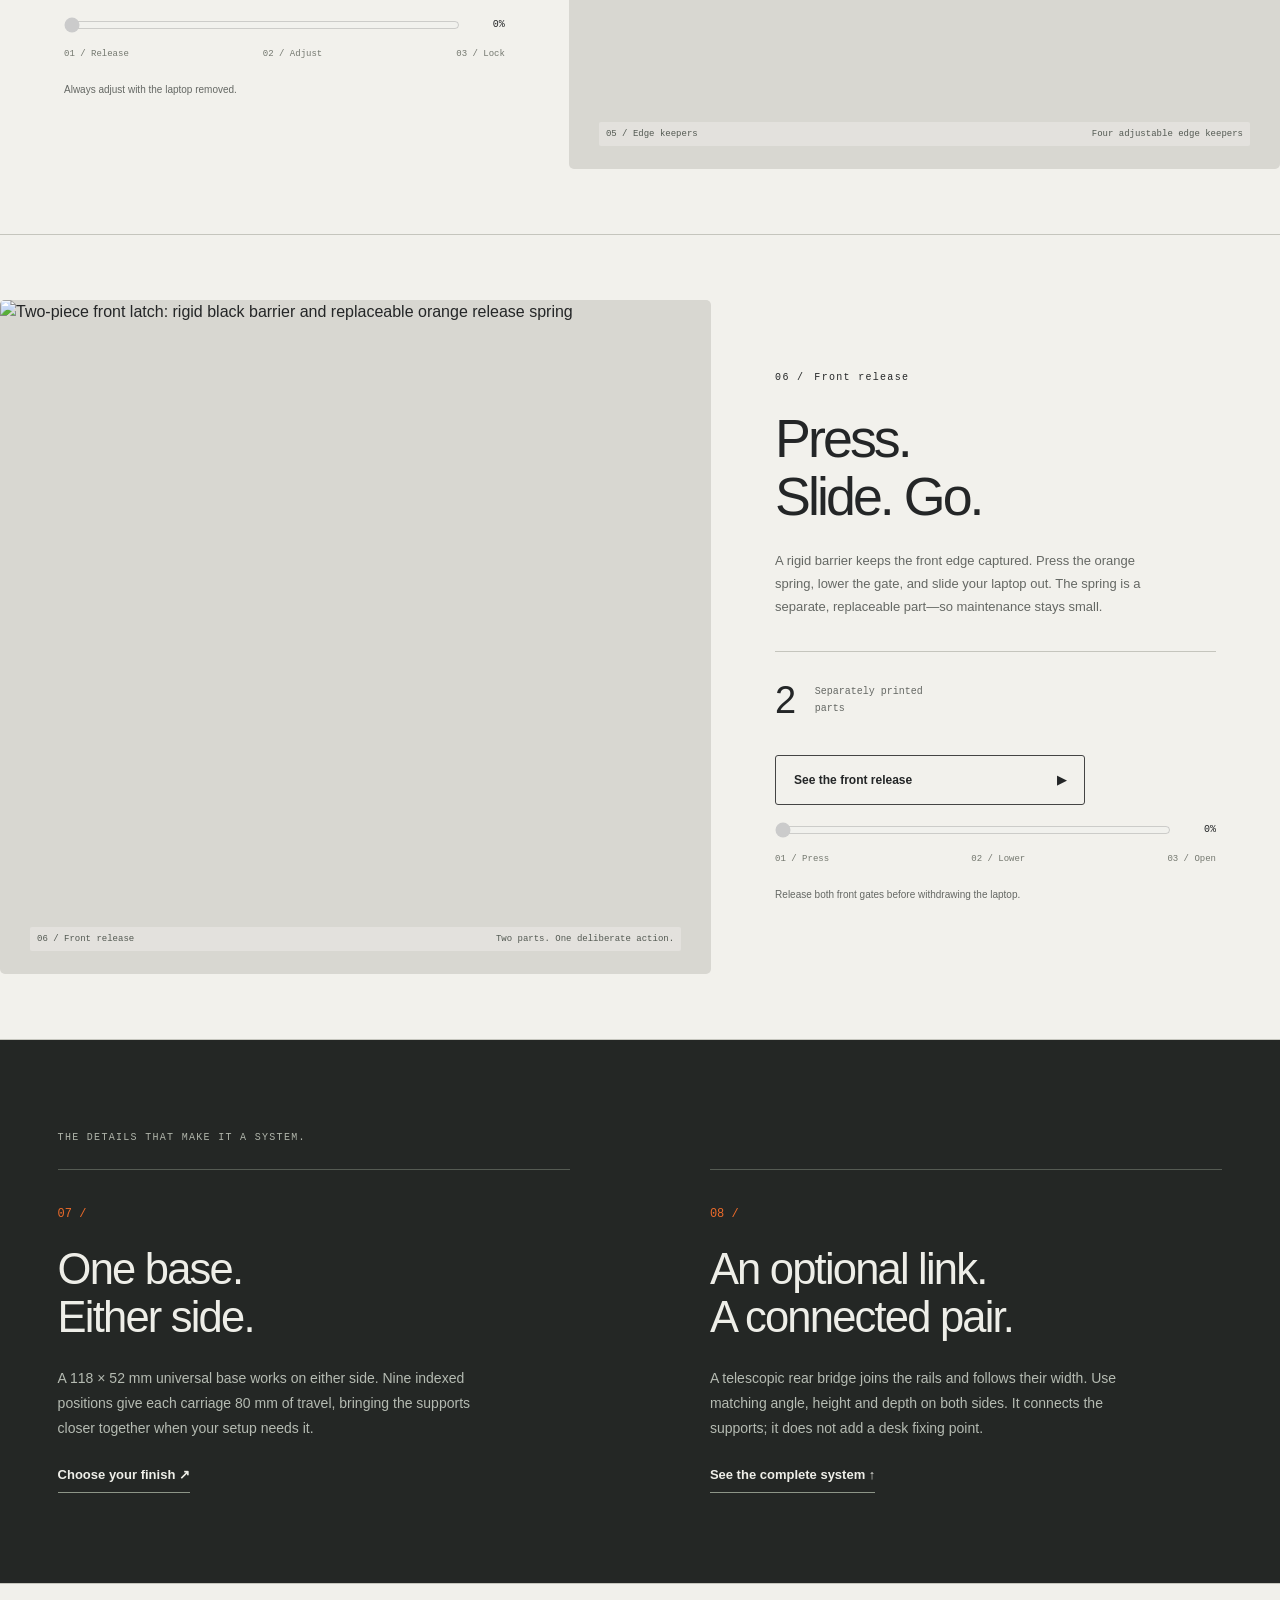
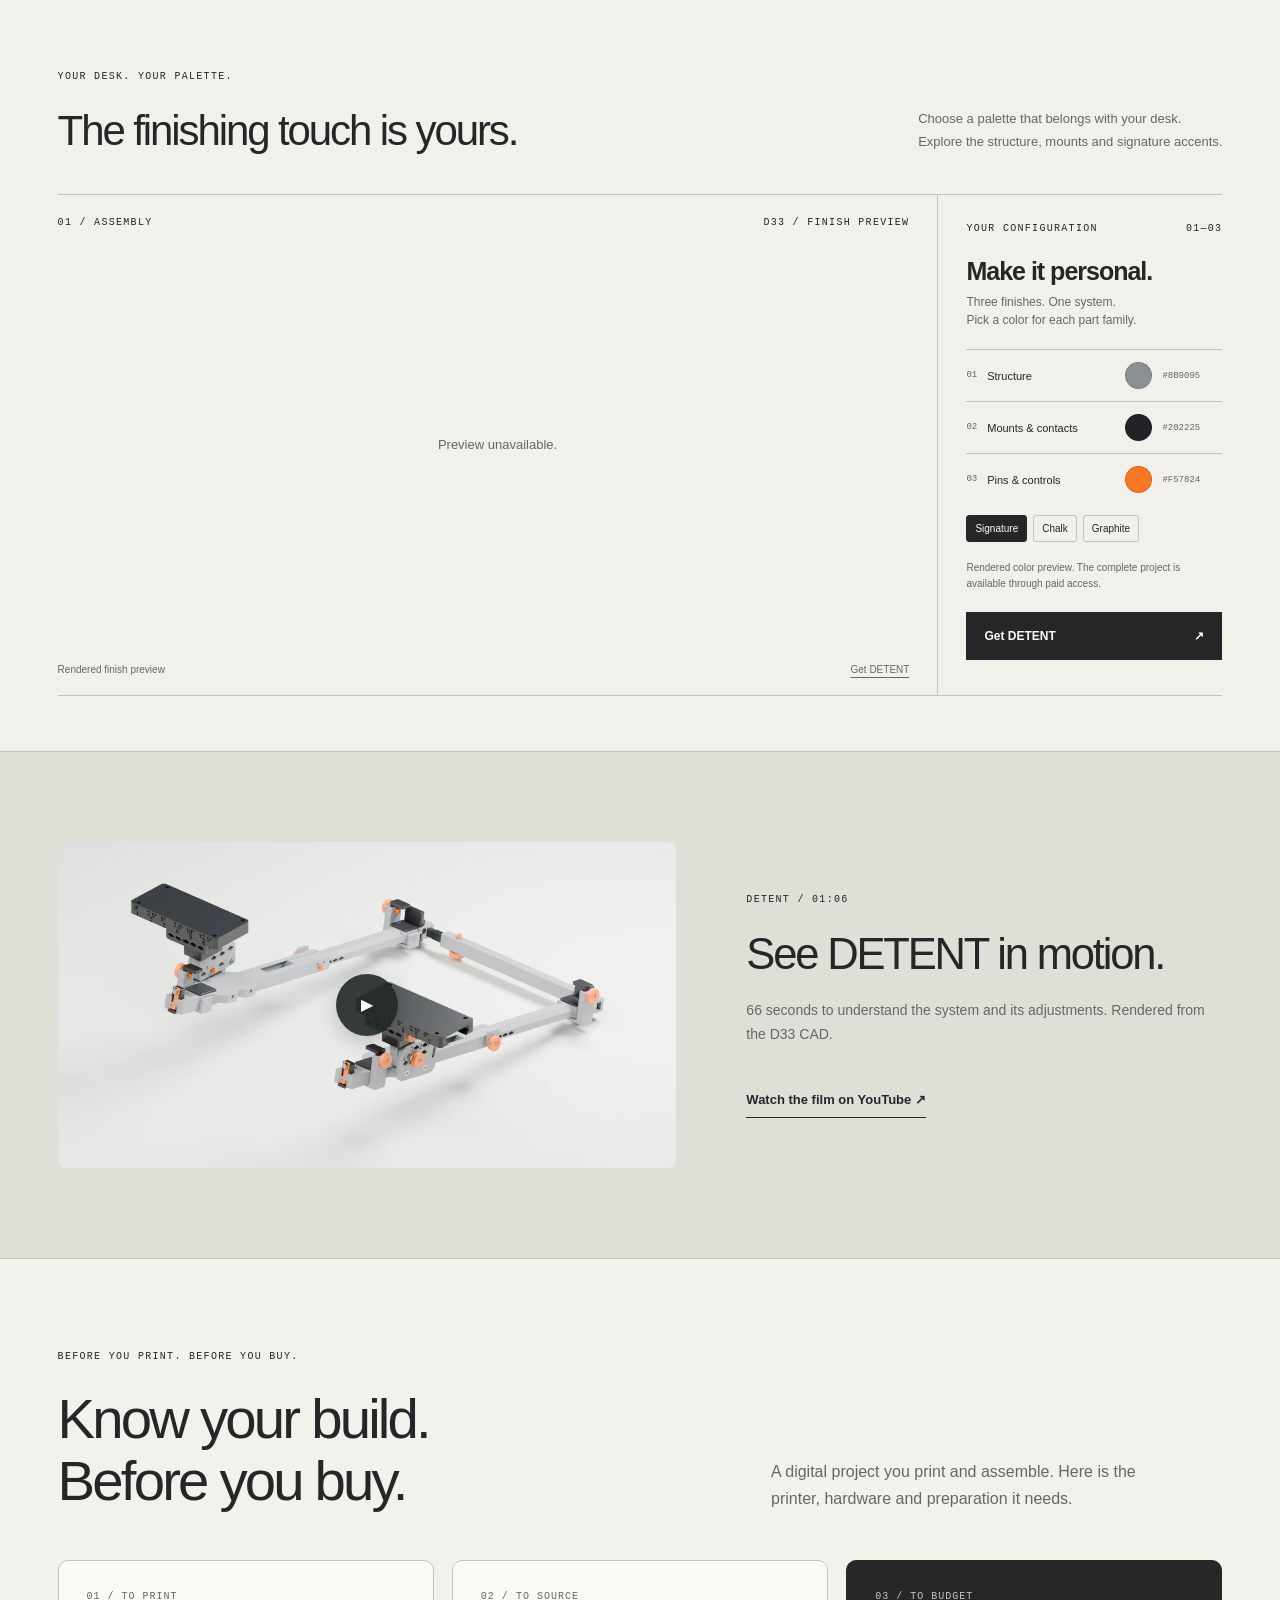
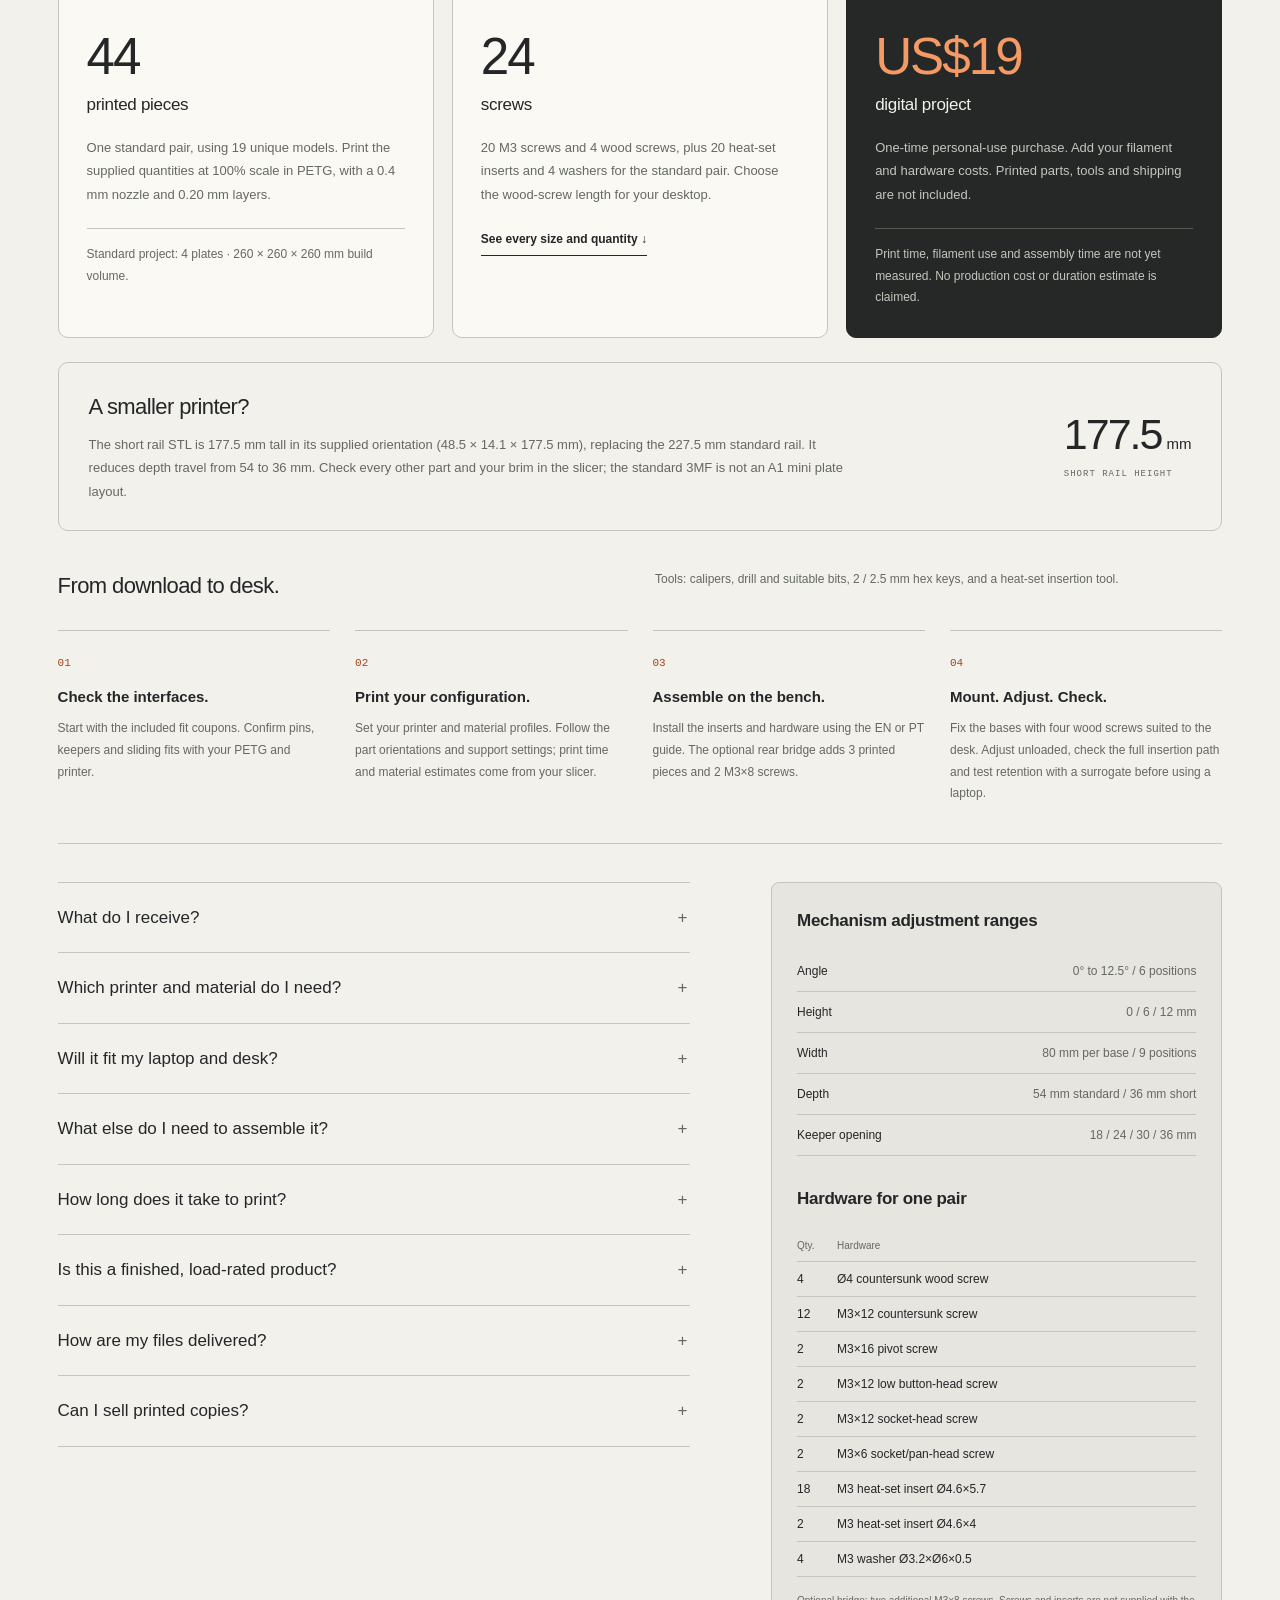
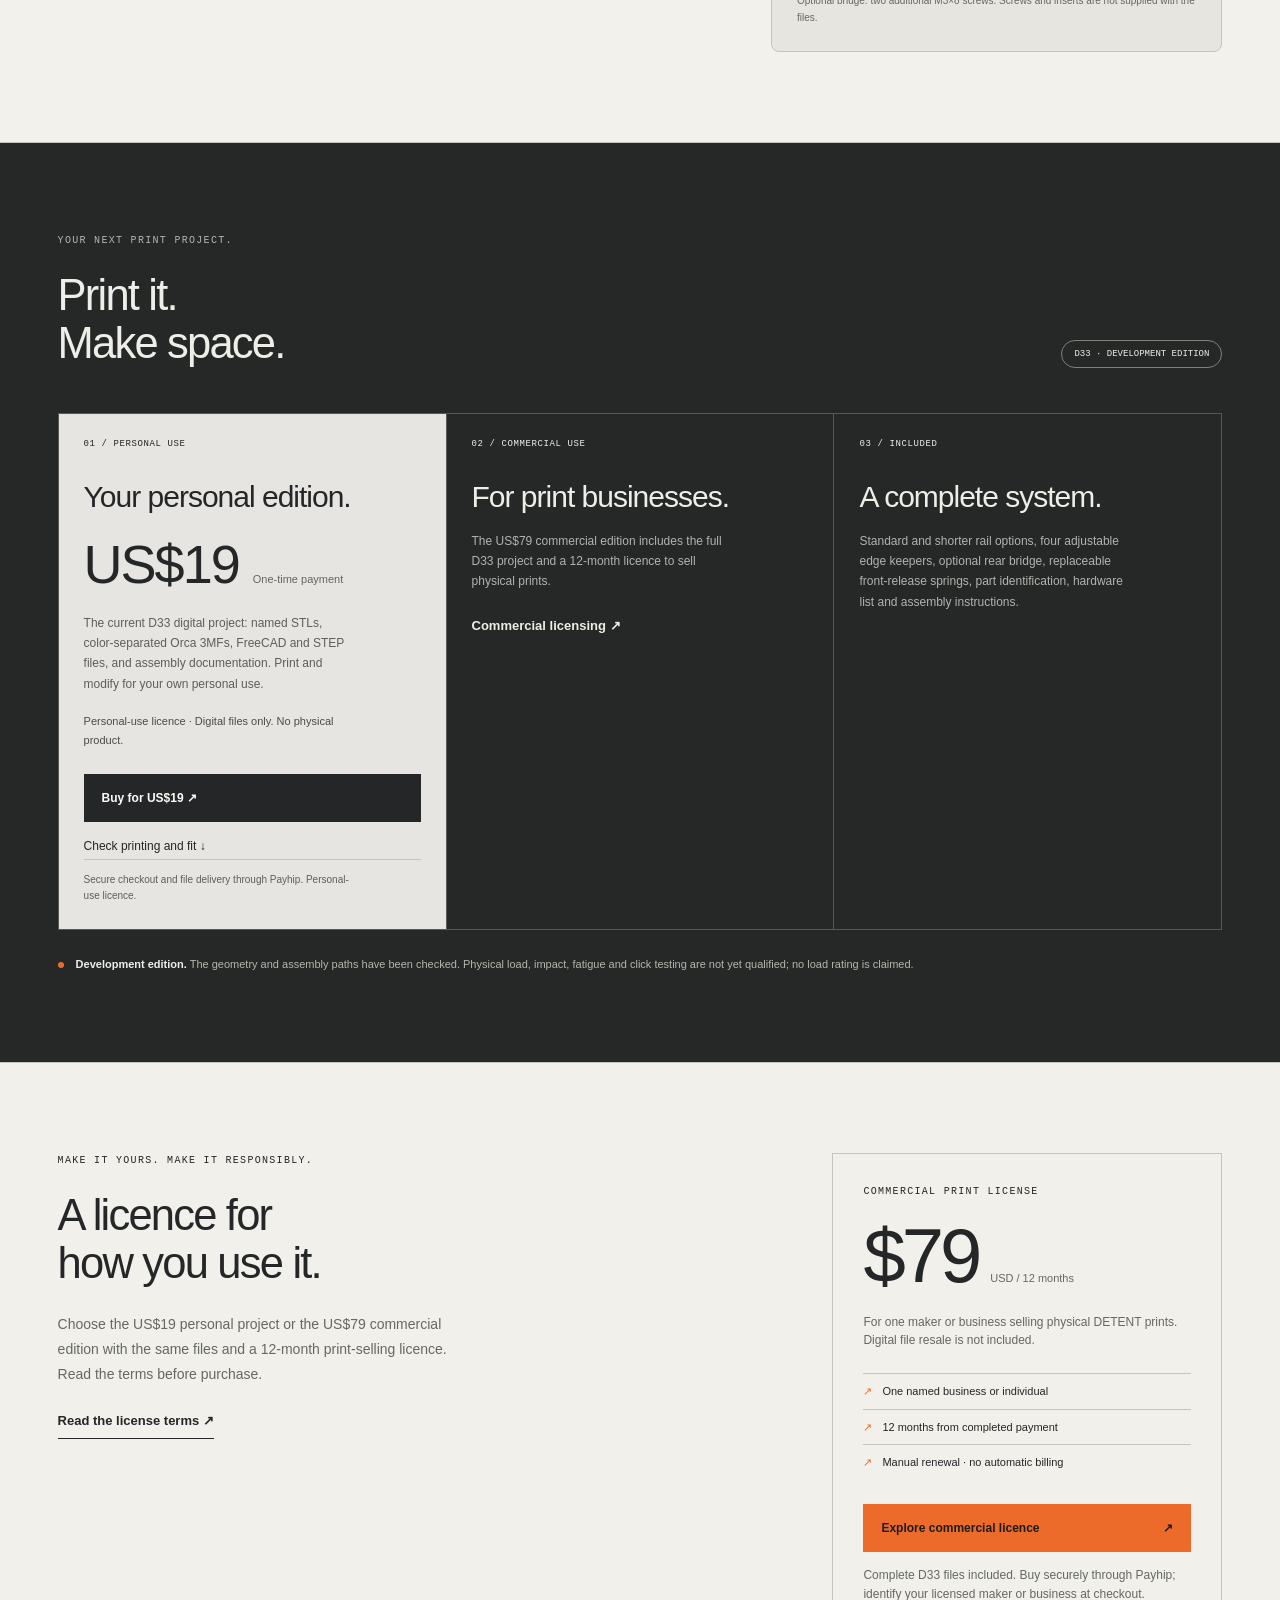
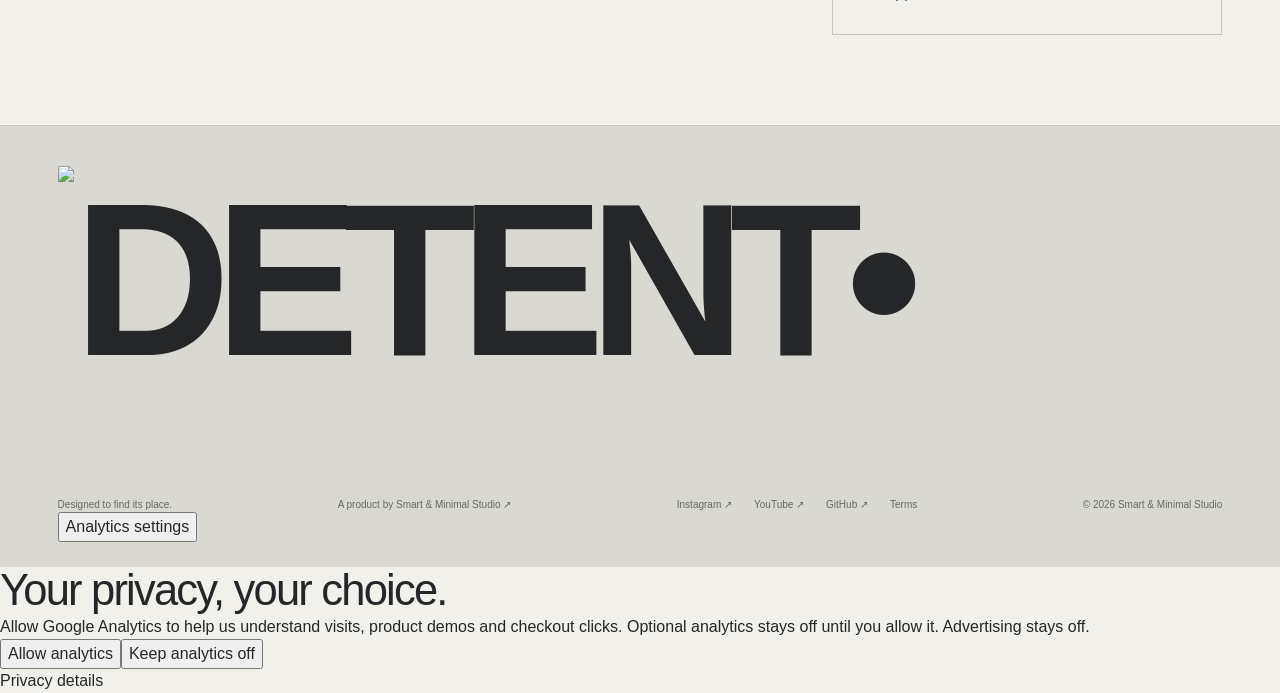
==== commit ecf3a1fc: "Include complete D33 files in the 79 USD commercial edition" ====
--- a/docs/products/detent/index.html
+++ b/docs/products/detent/index.html
@@ -1,5 +1,5 @@
 <!doctype html>
-<html lang="en"><head><meta charset="utf-8"><meta name="viewport" content="width=device-width,initial-scale=1"><title>DETENT — 3D Printable Under-Desk Laptop Mount | US$19</title><meta name="description" content="A modular, 3D-printable under-desk laptop support. D33 digital project files for US$19, one-time personal use. Explore the adjustments and choose your colors."><meta name="theme-color" content="#e6e5e1"><meta property="og:title" content="DETENT — Room to work."><meta property="og:description" content="Modular laptop support. Four adjustments. Your colors."><meta property="og:image" content="https://smartminimalstudio.pages.dev/products/detent/assets/renders/hero.webp"><meta property="og:type" content="website"><meta property="og:url" content="https://smartminimalstudio.pages.dev/products/detent/"><link rel="canonical" href="https://smartminimalstudio.pages.dev/products/detent/"><link rel="icon" href="assets/icon.svg" type="image/svg+xml"><link rel="stylesheet" href="assets/site.css?v=d33-commercial1"><script defer src="assets/store-config.js?v=commercial1"></script><script defer src="assets/site.js?v=d33-commercial1"></script><script defer src="assets/hero.js?v=d33"></script><link rel="stylesheet" href="../../assets/product-brand.css?v=interlock1"><script defer src="../../assets/measurement.js?v=commercial1" data-container="GTM-TQ9M5MBR" data-measurement="G-B96EMNW1M1"></script></head>
+<html lang="en"><head><meta charset="utf-8"><meta name="viewport" content="width=device-width,initial-scale=1"><title>DETENT — 3D Printable Under-Desk Laptop Mount | US$19</title><meta name="description" content="A modular, 3D-printable under-desk laptop support. D33 digital project files for US$19, one-time personal use. Explore the adjustments and choose your colors."><meta name="theme-color" content="#e6e5e1"><meta property="og:title" content="DETENT — Room to work."><meta property="og:description" content="Modular laptop support. Four adjustments. Your colors."><meta property="og:image" content="https://smartminimalstudio.pages.dev/products/detent/assets/renders/hero.webp"><meta property="og:type" content="website"><meta property="og:url" content="https://smartminimalstudio.pages.dev/products/detent/"><link rel="canonical" href="https://smartminimalstudio.pages.dev/products/detent/"><link rel="icon" href="assets/icon.svg" type="image/svg+xml"><link rel="stylesheet" href="assets/site.css?v=d33-commercial1"><script defer src="assets/store-config.js?v=commercial1"></script><script defer src="assets/site.js?v=d33-bundle1"></script><script defer src="assets/hero.js?v=d33"></script><link rel="stylesheet" href="../../assets/product-brand.css?v=interlock1"><script defer src="../../assets/measurement.js?v=commercial1" data-container="GTM-TQ9M5MBR" data-measurement="G-B96EMNW1M1"></script></head>
 <body class="d33-product"><a class="skip" href="#main" data-i18n="skip">Skip to content</a>
 <header class="header"><a class="brand studio-brand" href="../../" aria-label="Smart &amp; Minimal Studio home"><img src="../../assets/brand/wordmark.svg" alt="Smart &amp; Minimal Studio" width="204" height="50"></a><nav aria-label="Main navigation"><a href="#experience" data-i18n="navExplore">Experience</a><a href="#access" data-i18n="navFiles">Get DETENT · $19</a><a href="#license" data-i18n="navLicense">Licensing</a></nav><div class="header-right"><select id="language" aria-label="Language"><option value="en">EN</option><option value="pt">PT</option></select><a class="header-buy" href="#access" data-i18n="heroNavBuy">Get the project ↗</a></div></header>
 <main id="main"><section class="campaign-hero" id="experience" aria-labelledby="hero-title">
@@ -29,5 +29,5 @@
 <li><span>03</span><div><h4 data-i18n="buildStep3Title">Assemble on the bench.</h4><p data-i18n="buildStep3">Install the inserts and hardware using the EN or PT guide. The optional rear bridge adds 3 printed pieces and 2 M3×8 screws.</p></div></li>
 <li><span>04</span><div><h4 data-i18n="buildStep4Title">Mount. Adjust. Check.</h4><p data-i18n="buildStep4">Fix the bases with four wood screws suited to the desk. Adjust unloaded, check the full insertion path and test retention with a surrogate before using a laptop.</p></div></li>
 </ol></div>
-<div class="guide-layout"><div class="guide-questions"><details><summary data-i18n="faqQ0">What do I receive?</summary><p data-i18n="faqA0">38 named STL models, five color-separated OrcaSlicer 3MF projects, FreeCAD and STEP files, English and Portuguese assembly PDFs, a hardware list and an offline assembly viewer. The standard support uses 44 printed pieces; optional parts are additional.</p></details><details><summary data-i18n="faqQ1">Which printer and material do I need?</summary><p data-i18n="faqA1">The standard projects target a 260 × 260 × 260 mm build volume. Use PETG, a 0.4 mm nozzle and 0.20 mm layers. A shorter rail STL is included for the A1 mini, with less depth adjustment. Select your actual printer and filament profile before slicing; keep functional parts at 100% scale.</p></details><details><summary data-i18n="faqQ2">Will it fit my laptop and desk?</summary><p data-i18n="faqA2">Fit is determined by the closed laptop dimensions, feet, vents, ports and the entire insertion path beneath your desk lip and crossbar. Indexed adjustment ranges below describe the mechanism, not a guaranteed laptop size range. Keeper openings are 18, 24, 30 or 36 mm: they must clear the shell and overlap its edges without squeezing. DETENT is not a port-specific dock and has no integrated USB connector.</p></details><details><summary data-i18n="faqQ3">What else do I need to assemble it?</summary><p data-i18n="faqA3">Printed parts, screws, heat-set inserts and tools are not supplied. The hardware list below is for one complete pair; the rear bridge is optional. You will need calipers, suitable drilling tools, 2 mm and 2.5 mm hex keys and a heat-set insertion tool. Choose wood-screw length and pilot holes for your actual desktop thickness and material.</p></details><details><summary data-i18n="faqQ4">How long does it take to print?</summary><p data-i18n="faqA4">Print time and filament consumption depend on your printer, profiles, infill, colors and optional parts. There is no measured production estimate yet. Slice the supplied projects with your actual settings for an estimate before starting a full kit. Fit-test coupons are included to check interfaces first.</p></details><details><summary data-i18n="faqQ5">Is this a finished, load-rated product?</summary><p data-i18n="faqA5">D33 is a development edition. CAD geometry and sampled assembly paths have been checked; physical fit, click, load, impact, creep and fatigue qualification are pending. No load rating is declared. The images and films show the actual CAD geometry, not physical test footage. Test assembly and retention with a suitable surrogate before loading a laptop.</p></details><details><summary data-i18n="faqQ6">How are my files delivered?</summary><p data-i18n="faqA6">Payhip handles checkout and digital delivery. After a completed order, use the download page and the receipt email to access your ZIP. Extract it and open START_HERE.txt. Files and manuals require paid access; nothing is shipped. For order or download help, use the seller-contact option on your Payhip receipt.</p></details><details><summary data-i18n="faqQ7">Can I sell printed copies?</summary><p data-i18n="faqA7">The US$19 purchase is for personal use and private modifications. Selling physical prints requires a separate US$79 commercial licence for 12 months. Neither licence permits redistributing or reselling the digital files. Read the licence terms before purchasing.</p></details></div><aside class="guide-specs" aria-label="Project specifications"><h3 data-i18n="rangesTitle">Mechanism adjustment ranges</h3><dl><div><dt data-i18n="rangeName0">Angle</dt><dd data-i18n="rangeValue0">0° to 12.5° / 6 positions</dd></div><div><dt data-i18n="rangeName1">Height</dt><dd data-i18n="rangeValue1">0 / 6 / 12 mm</dd></div><div><dt data-i18n="rangeName2">Width</dt><dd data-i18n="rangeValue2">80 mm per base / 9 positions</dd></div><div><dt data-i18n="rangeName3">Depth</dt><dd data-i18n="rangeValue3">54 mm standard / 36 mm short</dd></div><div><dt data-i18n="rangeName4">Keeper opening</dt><dd data-i18n="rangeValue4">18 / 24 / 30 / 36 mm</dd></div></dl><h3 id="hardware-list" data-i18n="hardwareTitle">Hardware for one pair</h3><table><thead><tr><th scope="col" data-i18n="hardwareQty">Qty.</th><th scope="col" data-i18n="hardwareItem">Hardware</th></tr></thead><tbody><tr><td>4</td><td data-i18n="hardwareName0">Ø4 countersunk wood screw</td></tr><tr><td>12</td><td data-i18n="hardwareName1">M3×12 countersunk screw</td></tr><tr><td>2</td><td data-i18n="hardwareName2">M3×16 pivot screw</td></tr><tr><td>2</td><td data-i18n="hardwareName3">M3×12 low button-head screw</td></tr><tr><td>2</td><td data-i18n="hardwareName4">M3×12 socket-head screw</td></tr><tr><td>2</td><td data-i18n="hardwareName5">M3×6 socket/pan-head screw</td></tr><tr><td>18</td><td data-i18n="hardwareName6">M3 heat-set insert Ø4.6×5.7</td></tr><tr><td>2</td><td data-i18n="hardwareName7">M3 heat-set insert Ø4.6×4</td></tr><tr><td>4</td><td data-i18n="hardwareName8">M3 washer Ø3.2×Ø6×0.5</td></tr></tbody></table><p class="fine" data-i18n="hardwareNote">Optional bridge: two additional M3×8 screws. Screws and inserts are not supplied with the files.</p></aside></div></section><section class="downloads section" id="access"><div class="section-top"><div><div class="eyebrow" data-i18n="filesEyebrow">YOUR NEXT PRINT PROJECT.</div><h2 data-i18n="filesTitle">Print it.<br>Make space.</h2></div><span class="pill" data-i18n="prototype">D33 · DEVELOPMENT EDITION</span></div><div class="download-grid"><article class="download featured"><div class="download-top">01 / PERSONAL USE</div><h3 data-i18n="fullScale">Your personal edition.</h3><div class="personal-price" aria-label="19 US dollars"><strong>US$19</strong><span data-i18n="oneTime">One-time payment</span></div><p data-i18n="fullText">The current D33 digital project: named STLs, color-separated Orca 3MFs, FreeCAD and STEP files, and assembly documentation. Print and modify for your own personal use.</p><p class="digital-note" data-i18n="digitalOnly">Personal-use licence · Digital files only. No physical product.</p><a id="personal-buy" class="button dark" href="https://payhip.com/buy?link=pT3IL" rel="noopener" data-i18n="buyPersonal">Buy for US$19 ↗</a><a class="purchase-fit-link" href="#buy-guide" data-i18n="guideLink">Check printing and fit ↓</a><p id="purchase-status" class="purchase-status" role="status" data-i18n="purchaseReady">Secure checkout and file delivery through Payhip. Personal-use licence.</p></article><article class="download"><div class="download-top">02 / COMMERCIAL USE</div><h3 data-i18n="halfScale">For print businesses.</h3><p data-i18n="halfText">Selling physical DETENT products requires a separate commercial licence. Access to design files is not permission to sell prints.</p><a class="text-link" href="#license" data-i18n="commercialDetails">Commercial licensing ↗</a></article><article class="download"><div class="download-top">03 / INCLUDED</div><h3 data-i18n="sourceTitle">A complete system.</h3><p data-i18n="sourceText">Standard and shorter rail options, four adjustable edge keepers, optional rear bridge, replaceable front-release springs, part identification, hardware list and assembly instructions.</p></article></div><div class="prototype-note"><span class="signal"></span><p data-i18n="prototypeNote"><strong>Development edition.</strong> The geometry and assembly paths have been checked. Physical load, impact, fatigue and click testing are not yet qualified; no load rating is claimed.</p></div></section><section class="licensing section" id="license"><div class="license-intro"><div class="eyebrow" data-i18n="licenseEyebrow">MAKE IT YOURS. MAKE IT RESPONSIBLY.</div><h2 data-i18n="licenseTitle">A licence for<br>how you use it.</h2><p data-i18n="licenseText">Project files and manuals require paid access. Selling physical prints also requires a commercial licence. Read the terms before purchase.</p><a class="text-link" href="terms.html" data-i18n="termsLink">Read the license terms ↗</a></div><div class="license-offer"><div class="micro" data-i18n="commercial">COMMERCIAL PRINT LICENSE</div><div class="price">$79<span data-i18n="perYear">USD / 12 months</span></div><p data-i18n="offerText">For one maker or business selling physical DETENT prints. Digital file resale is not included.</p><ul><li data-i18n="offer1">One named business or individual</li><li data-i18n="offer2">12 months from completed payment</li><li data-i18n="offer3">Manual renewal · no automatic billing</li></ul><a id="commercial-cta" class="button orange" href="commercial"><span data-i18n="requestLicense">Explore commercial licence</span><span>↗</span></a><p class="fine" data-i18n="checkoutNote">Licence only. D33 files are sold separately for US$19. Buy securely through Payhip; identify your licensed maker or business at checkout.</p></div></section>
+<div class="guide-layout"><div class="guide-questions"><details><summary data-i18n="faqQ0">What do I receive?</summary><p data-i18n="faqA0">38 named STL models, five color-separated OrcaSlicer 3MF projects, FreeCAD and STEP files, English and Portuguese assembly PDFs, a hardware list and an offline assembly viewer. The standard support uses 44 printed pieces; optional parts are additional.</p></details><details><summary data-i18n="faqQ1">Which printer and material do I need?</summary><p data-i18n="faqA1">The standard projects target a 260 × 260 × 260 mm build volume. Use PETG, a 0.4 mm nozzle and 0.20 mm layers. A shorter rail STL is included for the A1 mini, with less depth adjustment. Select your actual printer and filament profile before slicing; keep functional parts at 100% scale.</p></details><details><summary data-i18n="faqQ2">Will it fit my laptop and desk?</summary><p data-i18n="faqA2">Fit is determined by the closed laptop dimensions, feet, vents, ports and the entire insertion path beneath your desk lip and crossbar. Indexed adjustment ranges below describe the mechanism, not a guaranteed laptop size range. Keeper openings are 18, 24, 30 or 36 mm: they must clear the shell and overlap its edges without squeezing. DETENT is not a port-specific dock and has no integrated USB connector.</p></details><details><summary data-i18n="faqQ3">What else do I need to assemble it?</summary><p data-i18n="faqA3">Printed parts, screws, heat-set inserts and tools are not supplied. The hardware list below is for one complete pair; the rear bridge is optional. You will need calipers, suitable drilling tools, 2 mm and 2.5 mm hex keys and a heat-set insertion tool. Choose wood-screw length and pilot holes for your actual desktop thickness and material.</p></details><details><summary data-i18n="faqQ4">How long does it take to print?</summary><p data-i18n="faqA4">Print time and filament consumption depend on your printer, profiles, infill, colors and optional parts. There is no measured production estimate yet. Slice the supplied projects with your actual settings for an estimate before starting a full kit. Fit-test coupons are included to check interfaces first.</p></details><details><summary data-i18n="faqQ5">Is this a finished, load-rated product?</summary><p data-i18n="faqA5">D33 is a development edition. CAD geometry and sampled assembly paths have been checked; physical fit, click, load, impact, creep and fatigue qualification are pending. No load rating is declared. The images and films show the actual CAD geometry, not physical test footage. Test assembly and retention with a suitable surrogate before loading a laptop.</p></details><details><summary data-i18n="faqQ6">How are my files delivered?</summary><p data-i18n="faqA6">Payhip handles checkout and digital delivery. After a completed order, use the download page and the receipt email to access your ZIP. Extract it and open START_HERE.txt. Files and manuals require paid access; nothing is shipped. For order or download help, use the seller-contact option on your Payhip receipt.</p></details><details><summary data-i18n="faqQ7">Can I sell printed copies?</summary><p data-i18n="faqA7">The US$19 purchase is for personal use and private modifications. The US$79 commercial edition includes the D33 files and a 12-month licence to sell physical prints. Neither licence permits redistributing or reselling the digital files. Read the licence terms before purchasing.</p></details></div><aside class="guide-specs" aria-label="Project specifications"><h3 data-i18n="rangesTitle">Mechanism adjustment ranges</h3><dl><div><dt data-i18n="rangeName0">Angle</dt><dd data-i18n="rangeValue0">0° to 12.5° / 6 positions</dd></div><div><dt data-i18n="rangeName1">Height</dt><dd data-i18n="rangeValue1">0 / 6 / 12 mm</dd></div><div><dt data-i18n="rangeName2">Width</dt><dd data-i18n="rangeValue2">80 mm per base / 9 positions</dd></div><div><dt data-i18n="rangeName3">Depth</dt><dd data-i18n="rangeValue3">54 mm standard / 36 mm short</dd></div><div><dt data-i18n="rangeName4">Keeper opening</dt><dd data-i18n="rangeValue4">18 / 24 / 30 / 36 mm</dd></div></dl><h3 id="hardware-list" data-i18n="hardwareTitle">Hardware for one pair</h3><table><thead><tr><th scope="col" data-i18n="hardwareQty">Qty.</th><th scope="col" data-i18n="hardwareItem">Hardware</th></tr></thead><tbody><tr><td>4</td><td data-i18n="hardwareName0">Ø4 countersunk wood screw</td></tr><tr><td>12</td><td data-i18n="hardwareName1">M3×12 countersunk screw</td></tr><tr><td>2</td><td data-i18n="hardwareName2">M3×16 pivot screw</td></tr><tr><td>2</td><td data-i18n="hardwareName3">M3×12 low button-head screw</td></tr><tr><td>2</td><td data-i18n="hardwareName4">M3×12 socket-head screw</td></tr><tr><td>2</td><td data-i18n="hardwareName5">M3×6 socket/pan-head screw</td></tr><tr><td>18</td><td data-i18n="hardwareName6">M3 heat-set insert Ø4.6×5.7</td></tr><tr><td>2</td><td data-i18n="hardwareName7">M3 heat-set insert Ø4.6×4</td></tr><tr><td>4</td><td data-i18n="hardwareName8">M3 washer Ø3.2×Ø6×0.5</td></tr></tbody></table><p class="fine" data-i18n="hardwareNote">Optional bridge: two additional M3×8 screws. Screws and inserts are not supplied with the files.</p></aside></div></section><section class="downloads section" id="access"><div class="section-top"><div><div class="eyebrow" data-i18n="filesEyebrow">YOUR NEXT PRINT PROJECT.</div><h2 data-i18n="filesTitle">Print it.<br>Make space.</h2></div><span class="pill" data-i18n="prototype">D33 · DEVELOPMENT EDITION</span></div><div class="download-grid"><article class="download featured"><div class="download-top">01 / PERSONAL USE</div><h3 data-i18n="fullScale">Your personal edition.</h3><div class="personal-price" aria-label="19 US dollars"><strong>US$19</strong><span data-i18n="oneTime">One-time payment</span></div><p data-i18n="fullText">The current D33 digital project: named STLs, color-separated Orca 3MFs, FreeCAD and STEP files, and assembly documentation. Print and modify for your own personal use.</p><p class="digital-note" data-i18n="digitalOnly">Personal-use licence · Digital files only. No physical product.</p><a id="personal-buy" class="button dark" href="https://payhip.com/buy?link=pT3IL" rel="noopener" data-i18n="buyPersonal">Buy for US$19 ↗</a><a class="purchase-fit-link" href="#buy-guide" data-i18n="guideLink">Check printing and fit ↓</a><p id="purchase-status" class="purchase-status" role="status" data-i18n="purchaseReady">Secure checkout and file delivery through Payhip. Personal-use licence.</p></article><article class="download"><div class="download-top">02 / COMMERCIAL USE</div><h3 data-i18n="halfScale">For print businesses.</h3><p data-i18n="halfText">The US$79 commercial edition includes the full D33 project and a 12-month licence to sell physical prints.</p><a class="text-link" href="#license" data-i18n="commercialDetails">Commercial licensing ↗</a></article><article class="download"><div class="download-top">03 / INCLUDED</div><h3 data-i18n="sourceTitle">A complete system.</h3><p data-i18n="sourceText">Standard and shorter rail options, four adjustable edge keepers, optional rear bridge, replaceable front-release springs, part identification, hardware list and assembly instructions.</p></article></div><div class="prototype-note"><span class="signal"></span><p data-i18n="prototypeNote"><strong>Development edition.</strong> The geometry and assembly paths have been checked. Physical load, impact, fatigue and click testing are not yet qualified; no load rating is claimed.</p></div></section><section class="licensing section" id="license"><div class="license-intro"><div class="eyebrow" data-i18n="licenseEyebrow">MAKE IT YOURS. MAKE IT RESPONSIBLY.</div><h2 data-i18n="licenseTitle">A licence for<br>how you use it.</h2><p data-i18n="licenseText">Choose the US$19 personal project or the US$79 commercial edition with the same files and a 12-month print-selling licence. Read the terms before purchase.</p><a class="text-link" href="terms.html" data-i18n="termsLink">Read the license terms ↗</a></div><div class="license-offer"><div class="micro" data-i18n="commercial">COMMERCIAL PRINT LICENSE</div><div class="price">$79<span data-i18n="perYear">USD / 12 months</span></div><p data-i18n="offerText">For one maker or business selling physical DETENT prints. Digital file resale is not included.</p><ul><li data-i18n="offer1">One named business or individual</li><li data-i18n="offer2">12 months from completed payment</li><li data-i18n="offer3">Manual renewal · no automatic billing</li></ul><a id="commercial-cta" class="button orange" href="commercial"><span data-i18n="requestLicense">Explore commercial licence</span><span>↗</span></a><p class="fine" data-i18n="checkoutNote">Complete D33 files included. Buy securely through Payhip; identify your licensed maker or business at checkout.</p></div></section>
 </main><footer><div class="footer-brand"><img src="assets/brand/detent.svg" alt="DETENT•" width="1195" height="304"></div><div class="footer-bottom"><p data-i18n="footer">Designed to find its place.</p><a class="studio-endorsement" href="../../">A product by Smart &amp; Minimal Studio ↗</a><div><a href="https://www.instagram.com/smartminimalstudio.design/" target="_blank" rel="noopener">Instagram ↗</a><a href="https://www.youtube.com/@smartminimalstudio" target="_blank" rel="noopener">YouTube ↗</a><a href="https://github.com/smartminimalstudio/detent">GitHub ↗</a><a href="terms.html" data-i18n="terms">Terms</a></div><span>© 2026 Smart &amp; Minimal Studio</span></div></footer></body></html>
